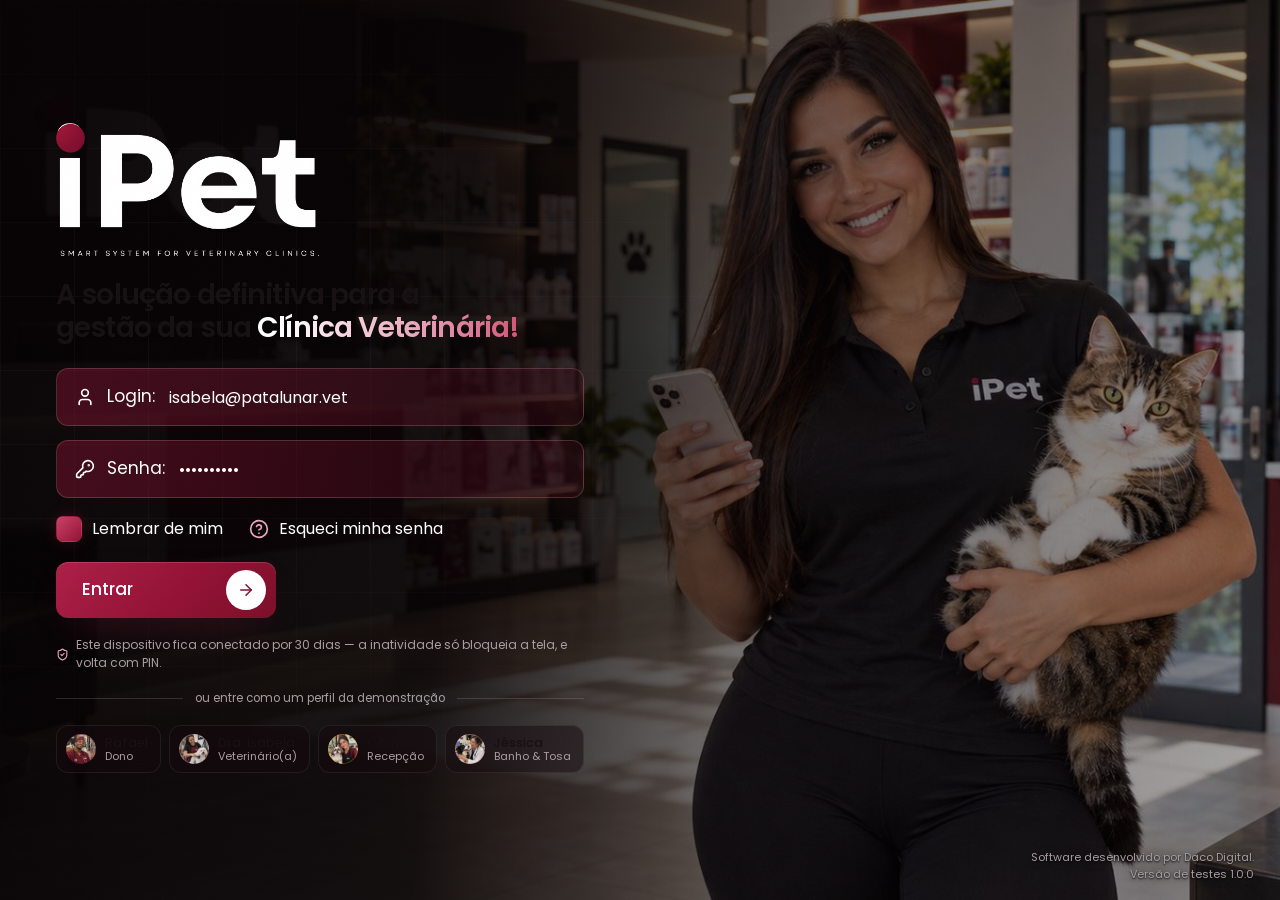
==== index.html @ 9bb0cd36 "iPet — demonstração completa Co-Authored-By: Claude Opus 5 <noreply@anthropic.com>" ====
<!doctype html>
<html lang="pt-BR">
  <head>
    <meta charset="UTF-8" />
    <meta name="viewport" content="width=device-width, initial-scale=1.0, viewport-fit=cover" />
    <meta name="theme-color" content="#f4f0f1" />
    <meta name="description" content="iPet - sistema inteligente para clinicas veterinarias, por Daco Digital." />
    <meta name="apple-mobile-web-app-capable" content="yes" />
    <meta name="apple-mobile-web-app-title" content="iPet" />
    <!-- Icone da aba: a logo oficial (circulo preto com a palavra iPet e o ponto vinho). -->
    <link rel="icon" type="image/png" sizes="64x64" href="[data-uri]" />
    <link rel="apple-touch-icon" sizes="180x180" href="[data-uri]" />
    <title>iPet</title>
      <script>
      /* Tema antes de qualquer pintura: sem isto, quem escolheu o escuro vê um
         lampejo branco enquanto o JavaScript do app ainda está baixando. */
      (function () {
        try {
          var salvo = JSON.parse(localStorage.getItem('ipet-preferencias') || '{}');
          var tema = salvo && salvo.state ? salvo.state.tema : 'claro';
          if (tema === 'sistema') tema = matchMedia('(prefers-color-scheme: dark)').matches ? 'escuro' : 'claro';
          if (tema === 'escuro') {
            document.documentElement.dataset.tema = 'escuro';
            document.querySelector('meta[name="theme-color"]').content = '#0c0a0b';
          }
        } catch (e) {
          /* navegação privada ou armazenamento bloqueado: fica no claro, que é o padrão */
        }
      })();
    </script>
    <script type="module" crossorigin src="./assets/index-BQlG7KUE.js"></script>
    <link rel="modulepreload" crossorigin href="./assets/rolldown-runtime-hePW80VL.js">
    <link rel="modulepreload" crossorigin href="./assets/icones-BrqohqyG.js">
    <link rel="modulepreload" crossorigin href="./assets/banco-BQ0VIL_j.js">
    <link rel="stylesheet" crossorigin href="./assets/index-CRn7Eugq.css">
  </head>
  <body>
    <div id="raiz"></div>
  </body>
</html>
---- assets/index-CRn7Eugq.css ----
._botao_1a7hz_1{border-radius:var(--r-10);letter-spacing:-.005em;white-space:nowrap;-webkit-user-select:none;user-select:none;height:38px;transition:transform var(--dur-rapida) var(--curva-saida), background var(--dur-media) var(--curva-saida), box-shadow var(--dur-media) var(--curva-saida), border-color var(--dur-media) var(--curva-saida), color var(--dur-media) var(--curva-saida), filter var(--dur-media);-webkit-tap-highlight-color:transparent;border:1px solid #0000;justify-content:center;align-items:center;gap:8px;padding:0 16px;font-size:13.5px;font-weight:500;display:inline-flex;position:relative}._botao_1a7hz_1:active:not(:disabled){transform:scale(.965)}._botao_1a7hz_1:disabled{opacity:.45;cursor:not-allowed}._primario_1a7hz_69{background:var(--gradiente-marca);color:#fff;box-shadow:inset 0 1px 0 var(--realce-5), 0 6px 20px -8px var(--marca-brilho)}._primario_1a7hz_69:hover:not(:disabled){filter:brightness(1.07);box-shadow:inset 0 1px 0 var(--realce-5), 0 10px 30px -8px #9413369e}._primario_1a7hz_69:after{content:"";border-radius:inherit;pointer-events:none;background:linear-gradient(115deg, transparent 32%, var(--realce-5) 48%, transparent 64%);opacity:0;transition:background-position .62s var(--curva-saida), opacity .18s linear;background-position:130% 0;background-size:260% 100%;position:absolute;inset:0;overflow:hidden}._primario_1a7hz_69:hover:not(:disabled):after{opacity:1;background-position:-30% 0}._secundario_1a7hz_137{background:var(--superficie-3);color:var(--texto-1);border-color:var(--borda);box-shadow:var(--realce-topo)}._secundario_1a7hz_137:hover:not(:disabled){background:var(--superficie-4);border-color:var(--borda-forte)}._contorno_1a7hz_159{color:var(--marca-texto);background:0 0;border-color:#94133659}._contorno_1a7hz_159:hover:not(:disabled){background:var(--marca-fundo);border-color:#94133699}._fantasma_1a7hz_179{color:var(--texto-2);background:0 0}._fantasma_1a7hz_179:hover:not(:disabled){background:var(--realce-2);color:var(--texto-1)}._sucesso_1a7hz_197{background:var(--sucesso-fundo);color:var(--sucesso);border-color:#2ed57340}._sucesso_1a7hz_197:hover:not(:disabled){background:#2ed57329}._emergencia_1a7hz_215{background:var(--emergencia);color:#fff;box-shadow:0 8px 26px -8px var(--emergencia-brilho)}._emergencia_1a7hz_215:hover:not(:disabled){filter:brightness(1.08)}._p_1a7hz_69{border-radius:var(--r-8);gap:6px;height:30px;padding:0 11px;font-size:12.5px}._g_1a7hz_249{border-radius:var(--r-12);height:46px;padding:0 22px;font-size:14.5px}._largo_1a7hz_263{width:100%}._soIcone_1a7hz_271{width:38px;padding:0}._soIcone_1a7hz_271._p_1a7hz_69{width:30px}._soIcone_1a7hz_271._g_1a7hz_249{width:46px}._ativo_1a7hz_293{background:var(--marca-fundo-forte);color:var(--marca-texto)}._contagem_1a7hz_303{border-radius:var(--r-pilula);background:var(--marca-500);color:#fff;min-width:17px;height:17px;box-shadow:0 0 0 2px var(--fundo);font-variant-numeric:tabular-nums;padding:0 4px;font-size:10px;font-weight:600;line-height:17px;position:absolute;top:3px;right:2px}._girando_1a7hz_337{animation:.9s linear infinite _girar_1a7hz_1}@keyframes _girar_1a7hz_1{to{transform:rotate(360deg)}}@media (width<=640px){._botao_1a7hz_1{height:40px}._p_1a7hz_69{height:32px}._soIcone_1a7hz_271{width:40px}}._cartao_ge5e2_1{isolation:isolate;border-radius:var(--r-16);border:1px solid var(--borda-sutil);background:var(--superficie-1);min-width:0;box-shadow:var(--sombra-1), var(--realce-topo);transition:border-color var(--dur-media) var(--curva-saida), transform var(--dur-media) var(--curva-saida), box-shadow var(--dur-media) var(--curva-saida);position:relative}._brilho_ge5e2_31:before{content:"";z-index:-1;border-radius:inherit;pointer-events:none;background:radial-gradient(380px circle at var(--mx,-999px) var(--my,-999px), #9413361c, transparent 45%);opacity:0;transition:opacity var(--dur-lenta) var(--curva-saida);position:absolute;inset:0}._brilho_ge5e2_31:hover:before{opacity:1}._brilho_ge5e2_31:hover{border-color:var(--borda-marca)}._destaque_ge5e2_73{background:var(--painel-marca) padding-box, var(--gradiente-borda) border-box;box-shadow:var(--realce-topo), 0 18px 48px -30px #94133680;border-color:#0000}._interativo_ge5e2_93{cursor:pointer}._interativo_ge5e2_93:hover{border-color:var(--borda-forte);box-shadow:var(--realce-topo), 0 14px 40px -24px #000000e6;transform:translateY(-2px)}._espaco0_ge5e2_115{padding:0}._espacoP_ge5e2_121{padding:12px}._espacoM_ge5e2_127{padding:20px}._espacoG_ge5e2_133{padding:28px}._cabecalho_ge5e2_141{align-items:flex-start;gap:12px;margin-bottom:16px;display:flex}._iconeCabecalho_ge5e2_153{border-radius:var(--r-10);background:var(--marca-fundo);width:34px;height:34px;color:var(--marca-texto);flex-shrink:0;place-items:center;display:grid}._textos_ge5e2_173{flex:1;min-width:0}._titulo_ge5e2_181{letter-spacing:-.01em;color:var(--texto-1);font-size:15px;font-weight:600}._descricao_ge5e2_193{color:var(--texto-3);margin-top:2px;font-size:12.5px}._acoes_ge5e2_203{flex-shrink:0;align-items:center;gap:6px;display:flex}@media (width<=640px){._espacoM_ge5e2_127{padding:16px}._espacoG_ge5e2_133{padding:20px}}._selo_sxhqd_1{border-radius:var(--r-pilula);white-space:nowrap;letter-spacing:0;border:1px solid #0000;align-items:center;gap:5px;height:22px;padding:0 8px;font-size:11.5px;font-weight:500;line-height:1;display:inline-flex}._p_sxhqd_31{gap:4px;height:18px;padding:0 6px;font-size:10.5px}._marca_sxhqd_45{color:var(--marca-texto);background:var(--marca-fundo);border-color:#94133638}._sucesso_sxhqd_55{color:var(--sucesso);background:var(--sucesso-fundo);border-color:#2ed57333}._atencao_sxhqd_65{color:var(--atencao);background:var(--atencao-fundo);border-color:#f5b30133}._info_sxhqd_75{color:var(--info);background:var(--info-fundo);border-color:#4fb3ff33}._neutro_sxhqd_85{color:var(--texto-2);background:var(--neutro-fundo);border-color:var(--borda-sutil)}._contorno_sxhqd_95{color:var(--texto-2);border-color:var(--borda-forte);background:0 0}._emergencia_sxhqd_105{color:#fff;background:var(--emergencia);border-color:#0000;font-weight:600}._ponto_sxhqd_119{background:currentColor;border-radius:50%;flex-shrink:0;width:6px;height:6px}._pulsando_sxhqd_135{animation:_pulso_sxhqd_1 1.8s var(--curva-saida) infinite;box-shadow:0 0}@keyframes _pulso_sxhqd_1{0%{box-shadow:0 0 0 0 color-mix(in srgb, currentColor 60%, transparent)}70%{box-shadow:0 0 0 6px #0000}to{box-shadow:0 0 #0000}}._envoltorio_ax9zs_1{flex-shrink:0;display:inline-block;position:relative}._avatar_ax9zs_13{letter-spacing:.01em;-webkit-user-select:none;user-select:none;border-radius:50%;place-items:center;width:100%;height:100%;font-weight:600;display:grid}._quadrado_ax9zs_35{border-radius:30%}._anel_ax9zs_43{outline:2px solid var(--marca-500);outline-offset:2px}._canal_ax9zs_53{box-shadow:0 0 0 2px var(--fundo);border-radius:50%;place-items:center;display:grid;position:absolute;bottom:-3px;right:-3px}._online_ax9zs_73{background:var(--sucesso);box-shadow:0 0 0 2px var(--fundo);border-radius:50%;position:absolute;bottom:0;right:0}._grupo_ax9zs_91{align-items:center;display:inline-flex}._itemGrupo_ax9zs_99{box-shadow:0 0 0 2px var(--superficie-1);border-radius:50%;margin-left:-8px}._itemGrupo_ax9zs_99:first-child{margin-left:0}._resto_ax9zs_115{background:var(--superficie-4);color:var(--texto-2);box-shadow:0 0 0 2px var(--superficie-1);border-radius:50%;place-items:center;margin-left:-8px;font-weight:600;display:grid}._comFoto_ax9zs_139{color:#0000;background-repeat:no-repeat}._campo_1s6cj_1{flex-direction:column;gap:6px;min-width:0;display:flex}._rotulo_1s6cj_8{color:var(--texto-2);font-size:12.5px;font-weight:500}._dica_1s6cj_14{color:var(--texto-3);font-size:12px}._erro_1s6cj_19{color:var(--atencao);font-size:12px}._caixa_1s6cj_24{border-radius:var(--r-10);border:1px solid var(--borda);background:var(--superficie-2);height:40px;transition:border-color var(--dur-media) var(--curva-saida), box-shadow var(--dur-media) var(--curva-saida), background var(--dur-media);align-items:center;gap:8px;padding:0 12px;display:flex;position:relative}._caixa_1s6cj_24:hover{border-color:var(--borda-forte)}._caixa_1s6cj_24:focus-within{background:var(--superficie-3);border-color:#94133699;box-shadow:0 0 0 4px #94133624}._p_1s6cj_48{border-radius:var(--r-8);height:32px;padding:0 10px;font-size:13px}._g_1s6cj_54{border-radius:var(--r-12);height:48px;padding:0 16px;font-size:15px}._comErro_1s6cj_61{border-color:#f5b3018c}._entrada_1s6cj_65{min-width:0;height:100%;color:var(--texto-1);background:0 0;border:0;outline:0;flex:1;font-size:13.5px}._entrada_1s6cj_65::placeholder{color:var(--texto-4)}._entrada_1s6cj_65:focus-visible{outline:none}._icone_1s6cj_82{color:var(--texto-3);flex-shrink:0}._sufixo_1s6cj_87{color:var(--texto-3);flex-shrink:0;font-size:12.5px}._area_1s6cj_93{resize:vertical;height:auto;color:var(--texto-1);outline:0;padding:10px 12px;font-size:13.5px;line-height:1.55}._area_1s6cj_93::placeholder{color:var(--texto-4)}._seletor_1s6cj_106 select{appearance:none;cursor:pointer;padding-right:18px}._seletor_1s6cj_106 option{background:var(--superficie-2);color:var(--texto-1)}._seta_1s6cj_115{color:var(--texto-3);pointer-events:none;position:absolute;right:10px}._alternadorLinha_1s6cj_123{cursor:pointer;justify-content:space-between;align-items:center;gap:16px;display:flex}._alternadorTextos_1s6cj_130{flex-direction:column;gap:2px;min-width:0;display:flex}._alternadorRotulo_1s6cj_136{color:var(--texto-1);font-size:13.5px}._alternador_1s6cj_123{border-radius:var(--r-pilula);background:var(--superficie-4);border:1px solid var(--borda);width:40px;height:23px;transition:background var(--dur-media) var(--curva-saida);flex-shrink:0;position:relative}._altP_1s6cj_150{width:32px;height:19px}._bolinha_1s6cj_154{background:var(--texto-2);width:17px;height:17px;transition:transform var(--dur-media) var(--curva-mola), background var(--dur-media);border-radius:50%;position:absolute;top:2px;left:2px}._altP_1s6cj_150 ._bolinha_1s6cj_154{width:13px;height:13px}._ligado_1s6cj_170{background:var(--marca-500);box-shadow:0 0 16px -4px var(--marca-brilho);border-color:#0000}._ligado_1s6cj_170 ._bolinha_1s6cj_154{background:#fff;transform:translate(17px)}._altP_1s6cj_150._ligado_1s6cj_170 ._bolinha_1s6cj_154{transform:translate(13px)}._caixaLinha_1s6cj_183{color:var(--texto-2);cursor:pointer;align-items:center;gap:9px;font-size:13.5px;display:inline-flex}._marcador_1s6cj_191{border:1.5px solid var(--borda-forte);background:var(--superficie-2);color:#fff;width:18px;height:18px;transition:all var(--dur-rapida);border-radius:5px;place-items:center;display:grid}._marcado_1s6cj_191{background:var(--marca-500);border-color:var(--marca-500)}._desabilitado_1s6cj_207{opacity:.5;cursor:not-allowed}@media (width<=640px){._entrada_1s6cj_65,._area_1s6cj_93{font-size:16px}._caixa_1s6cj_24{height:44px}}._abas_17x5f_1{scrollbar-width:none;-webkit-overflow-scrolling:touch;align-items:center;gap:4px;display:flex;overflow-x:auto}._abas_17x5f_1::-webkit-scrollbar{display:none}._linha_17x5f_25{border-bottom:1px solid var(--borda-sutil);gap:2px}._pilula_17x5f_35{border-radius:var(--r-10);background:var(--superficie-2);border:1px solid var(--borda-sutil);padding:3px;display:inline-flex}._aba_17x5f_1{color:var(--texto-3);transition:color var(--dur-media) var(--curva-saida);-webkit-tap-highlight-color:transparent;flex-shrink:0;font-size:13.5px;font-weight:500;position:relative}._aba_17x5f_1:hover,._ativa_17x5f_75{color:var(--texto-1)}._linha_17x5f_25 ._aba_17x5f_1{height:42px;padding:0 12px}._pilula_17x5f_35 ._aba_17x5f_1{height:30px;padding:0 12px;font-size:12.5px}._conteudo_17x5f_103{z-index:1;align-items:center;gap:7px;display:inline-flex;position:relative}._indicador_17x5f_119{z-index:0;position:absolute}._linha_17x5f_25 ._indicador_17x5f_119{background:var(--marca-400);height:2px;box-shadow:0 0 12px var(--marca-brilho);border-radius:2px;bottom:-1px;left:8px;right:8px}._pilula_17x5f_35 ._indicador_17x5f_119{border-radius:var(--r-8);background:var(--superficie-4);box-shadow:inset 0 1px 0 var(--realce-3), 0 2px 8px #0006;inset:0}._contagem_17x5f_163{border-radius:var(--r-pilula);background:var(--superficie-4);min-width:18px;height:18px;color:var(--texto-2);text-align:center;font-variant-numeric:tabular-nums;padding:0 5px;font-size:10.5px;line-height:18px}._ativa_17x5f_75 ._contagem_17x5f_163{background:var(--marca-fundo-forte);color:var(--marca-texto)}._camada_jsumw_1{z-index:var(--z-modal);place-items:center;display:grid;position:fixed;inset:0}._fundo_jsumw_17{background:var(--veu-sobreposicao);-webkit-backdrop-filter:blur(6px);position:absolute;inset:0}._modal_jsumw_33,._gaveta_jsumw_35{border:1px solid var(--borda);background:radial-gradient(120% 60% at 50% -10%, #9413361a, transparent 60%), var(--superficie-1);max-height:calc(100dvh - 48px);box-shadow:var(--realce-topo), var(--sombra-3);flex-direction:column;display:flex;position:relative}._modal_jsumw_33{border-radius:var(--r-20)}._gaveta_jsumw_35{border-radius:var(--r-20) 0 0 var(--r-20);border-right:0;max-height:100dvh;position:absolute;top:0;bottom:0;right:0}._esquerda_jsumw_89{border-radius:0 var(--r-20) var(--r-20) 0;border-right:1px solid var(--borda);border-left:0;left:0;right:auto}._folha_jsumw_105{border-radius:var(--r-24) var(--r-24) 0 0;border:1px solid var(--borda);max-height:92dvh;padding-bottom:env(safe-area-inset-bottom);border-bottom:0;position:absolute;inset:auto 0 0;width:100%!important}._alca_jsumw_133{background:var(--borda-forte);border-radius:4px;flex-shrink:0;width:40px;height:4px;margin:8px auto 0}._cabecalho_jsumw_151{flex-shrink:0;align-items:flex-start;gap:12px;padding:18px 18px 12px 22px;display:flex}._textos_jsumw_165{flex:1;min-width:0;padding-top:4px}._titulo_jsumw_175{font-size:17px;font-weight:600}._descricao_jsumw_183{color:var(--texto-3);margin-top:3px;font-size:13px}._fecharSolto_jsumw_193{z-index:2;position:absolute;top:12px;right:12px}._corpo_jsumw_207{flex:1;min-height:0;padding:4px 22px 22px;overflow-y:auto}._rodape_jsumw_221{border-top:1px solid var(--borda-sutil);flex-shrink:0;justify-content:flex-end;gap:8px;padding:14px 22px;display:flex}@media (width<=640px){._corpo_jsumw_207{padding:4px 16px 18px}._cabecalho_jsumw_151{padding:12px 12px 8px 16px}._rodape_jsumw_221{padding:12px 16px}._rodape_jsumw_221>*{flex:1}}._kpi_50kiq_1{flex-direction:column;gap:10px;display:flex}._topo_50kiq_13{justify-content:space-between;align-items:center;gap:8px;display:flex}._rotulo_50kiq_27{color:var(--texto-3);font-size:12.5px;font-weight:500}._icone_50kiq_39{border-radius:var(--r-8);background:var(--marca-fundo);width:28px;height:28px;color:var(--marca-texto);place-items:center;display:grid}._meio_50kiq_59{justify-content:space-between;align-items:flex-end;gap:8px;display:flex}._valor_50kiq_73{letter-spacing:-.03em;color:var(--texto-1);white-space:nowrap;font-size:26px;font-weight:600;line-height:1.1}._mini_50kiq_91{flex-shrink:0}._base_50kiq_99{flex-wrap:wrap;align-items:center;gap:8px;display:flex}._variacao_50kiq_113{border-radius:var(--r-pilula);font-variant-numeric:tabular-nums;align-items:center;gap:2px;height:20px;padding:0 6px 0 4px;font-size:11.5px;font-weight:600;display:inline-flex}._bom_50kiq_135{color:var(--sucesso);background:var(--sucesso-fundo)}._ruim_50kiq_143{color:var(--atencao);background:var(--atencao-fundo)}._comparacao_50kiq_153{color:var(--texto-3);font-size:12px}@media (width<=640px){._valor_50kiq_73{font-size:22px}}._cabecalhoPagina_wyfg8_3{flex-direction:column;gap:18px;margin-bottom:24px;display:flex}._linhaCabecalho_wyfg8_15{align-items:center;gap:16px;min-width:0;display:flex}._textosCabecalho_wyfg8_27{flex:1;min-width:0}._tituloPagina_wyfg8_39{letter-spacing:-.03em;color:var(--texto-1);font-size:26px;font-weight:600;line-height:1.2}._descricaoPagina_wyfg8_53{color:var(--texto-3);max-width:68ch;margin-top:4px;font-size:13.5px}._ilustracaoCabecalho_wyfg8_65{flex-shrink:0}._acoesCabecalho_wyfg8_71{flex-wrap:wrap;flex-shrink:0;align-items:center;gap:8px;display:flex}@media (width<=767px){._cabecalhoPagina_wyfg8_3{gap:12px;margin-bottom:16px}._linhaCabecalho_wyfg8_15{flex-wrap:wrap;gap:10px}._tituloPagina_wyfg8_39{font-size:21px}._descricaoPagina_wyfg8_53{-webkit-line-clamp:2;line-clamp:2;-webkit-box-orient:vertical;display:-webkit-box;overflow:hidden}._ilustracaoCabecalho_wyfg8_65{display:none}._acoesCabecalho_wyfg8_71{width:100%}}._vazio_wyfg8_145{text-align:center;flex-direction:column;align-items:center;gap:6px;padding:40px 24px;display:flex}._vazioCompacto_wyfg8_161{padding:20px 16px}._tituloVazio_wyfg8_167{margin-top:10px;font-size:15px;font-weight:600}._descricaoVazio_wyfg8_177{max-width:360px;color:var(--texto-3);font-size:13px}._acaoVazio_wyfg8_187{margin-top:12px}._tabelaRolagem_wyfg8_197{-webkit-overflow-scrolling:touch;width:100%;overflow-x:auto}._tabela_wyfg8_197{border-collapse:separate;border-spacing:0;width:100%;font-size:13px}._tabela_wyfg8_197 th{z-index:1;text-align:left;letter-spacing:.02em;color:var(--texto-3);background:var(--superficie-1);border-bottom:1px solid var(--borda-sutil);white-space:nowrap;padding:10px 14px;font-size:11.5px;font-weight:500;position:sticky;top:0}._tabela_wyfg8_197 td{border-bottom:1px solid var(--borda-sutil);color:var(--texto-2);vertical-align:middle;padding:12px 14px}._tabela_wyfg8_197 tbody tr{transition:background var(--dur-rapida)}._tabela_wyfg8_197 tbody tr:hover td{background:var(--realce-1)}._tabela_wyfg8_197 tbody tr:last-child td{border-bottom:0}._densa_wyfg8_277 td,._densa_wyfg8_277 th{padding:8px 12px}._progresso_wyfg8_293{border-radius:var(--r-pilula);background:var(--superficie-4);width:100%;overflow:hidden}._barraProgresso_wyfg8_305{border-radius:inherit;height:100%}._esqueleto_wyfg8_317{background:linear-gradient(90deg, var(--superficie-3) 0%, var(--superficie-4) 50%, var(--superficie-3) 100%);background-size:200% 100%;animation:1.6s linear infinite _brilho-deslizando_wyfg8_1;display:block}._divisor_wyfg8_333{color:var(--texto-3);letter-spacing:.06em;text-transform:uppercase;align-items:center;gap:12px;margin:16px 0;font-size:11.5px;font-weight:500;display:flex}._divisor_wyfg8_333:before,._divisor_wyfg8_333:after{content:"";background:var(--borda-sutil);flex:1;height:1px}._menu_wyfg8_373{display:inline-flex;position:relative}._listaMenu_wyfg8_381{z-index:var(--z-gaveta);border-radius:var(--r-12);border:1px solid var(--borda);background:var(--superficie-vidro);-webkit-backdrop-filter:blur(18px)saturate(140%);box-shadow:var(--realce-topo), var(--sombra-2);transform-origin:100% 0;padding:5px;position:absolute;top:calc(100% + 6px);right:0}._menuEsquerda_wyfg8_413{transform-origin:0 0;left:0;right:auto}@media (width<=767px){._listaMenu_wyfg8_381{min-width:176px;max-width:calc(100vw - 28px);width:auto!important}._menuEsquerda_wyfg8_413{transform-origin:100% 0;left:auto;right:0}}._itemMenu_wyfg8_451{border-radius:var(--r-8);width:100%;color:var(--texto-2);text-align:left;align-items:center;gap:10px;padding:8px 10px;font-size:13px;display:flex}._itemMenu_wyfg8_451:hover:not(:disabled){background:var(--realce-3);color:var(--texto-1)}._itemMenu_wyfg8_451:disabled{opacity:.4}._itemDestrutivo_wyfg8_487:hover:not(:disabled){color:var(--atencao)}._textosItemMenu_wyfg8_493{flex-direction:column;display:flex}._textosItemMenu_wyfg8_493 small{color:var(--texto-3);font-size:11.5px}._separadorMenu_wyfg8_509{background:var(--borda-sutil);height:1px;margin:4px 6px}._tooltipGrafico_wyfg8_523{border-radius:var(--r-10);border:1px solid var(--borda);background:var(--superficie-vidro);-webkit-backdrop-filter:blur(12px);backdrop-filter:blur(12px);min-width:150px;box-shadow:var(--sombra-2);padding:10px 12px;font-size:12px}._tooltipTitulo_wyfg8_543{color:var(--texto-3);margin-bottom:6px;font-size:11.5px}._tooltipLinha_wyfg8_553{color:var(--texto-2);align-items:center;gap:8px;padding:2px 0;display:flex}._tooltipLinha_wyfg8_553 strong{color:var(--texto-1);font-variant-numeric:tabular-nums;margin-left:auto;font-weight:600}._tooltipCor_wyfg8_579{border-radius:2px;width:8px;height:8px}._tooltipNome_wyfg8_589{white-space:nowrap}._celebracao_1lcm2_2{z-index:var(--z-aviso);pointer-events:none;position:fixed;top:42%;left:50%}._celebracao_1lcm2_2 i{opacity:0;animation:_soltar-pata_1lcm2_1 1.4s var(--curva-saida) forwards;background-repeat:no-repeat;background-size:contain;display:block;position:absolute}@keyframes _soltar-pata_1lcm2_1{0%{opacity:0;transform:translate(0,0)rotate(0)scale(.4)}18%{opacity:.95}70%{opacity:.9}to{transform:translate3d(var(--x), calc(var(--y) + 150px), 0) rotate(var(--giro)) scale(1);opacity:0}}._captura_nsgbp_1{flex-direction:column;gap:10px;display:flex}._palco_nsgbp_8{aspect-ratio:1;border-radius:var(--r-16);border:1px solid var(--borda-sutil);background:var(--superficie-3);align-self:center;width:100%;max-width:320px;position:relative;overflow:hidden}._video_nsgbp_19{object-fit:cover;width:100%;height:100%;transform:scaleX(-1)}._videoApagado_nsgbp_26{opacity:0}._previa_nsgbp_29{object-fit:cover;width:100%;height:100%;display:block}._aviso_nsgbp_35{text-align:center;flex-direction:column;justify-content:center;align-items:center;gap:7px;padding:20px;display:flex;position:absolute;inset:0}._aviso_nsgbp_35 svg{color:var(--marca-texto)}._aviso_nsgbp_35 strong{color:var(--texto-1);font-size:13.5px;font-weight:600}._aviso_nsgbp_35 small{color:var(--texto-3);font-size:11.5px;line-height:1.45}._mira_nsgbp_60{pointer-events:none;border:2px dashed #ffffff8c;border-radius:50%;position:absolute;inset:12%}._seletorCamera_nsgbp_68{border-radius:var(--r-8);border:1px solid var(--borda-sutil);background:var(--superficie-2);width:100%;max-width:320px;color:var(--texto-1);font-family:var(--fonte);align-self:center;padding:7px 10px;font-size:12.5px}._acoes_nsgbp_81{flex-wrap:wrap;justify-content:center;gap:8px;display:flex}._principal_nsgbp_87,._secundario_nsgbp_88,._fantasma_nsgbp_89{border-radius:var(--r-10);cursor:pointer;align-items:center;gap:6px;padding:8px 14px;font-size:12.5px;font-weight:500;display:inline-flex}._principal_nsgbp_87{background:var(--gradiente-marca);color:var(--texto-sobre-cor);box-shadow:0 6px 20px -10px var(--marca-brilho);border:1px solid #0000}._principal_nsgbp_87:disabled{opacity:.6;cursor:default}._secundario_nsgbp_88{border:1px solid var(--borda-sutil);background:var(--superficie-2);color:var(--texto-2)}._secundario_nsgbp_88:hover{border-color:var(--borda-marca);color:var(--marca-texto)}._fantasma_nsgbp_89{color:var(--texto-3);background:0 0;border:0}._barra_1kugf_5{left:50%;bottom:calc(22px + env(safe-area-inset-bottom,0px));z-index:57;border-radius:var(--r-pilula);border:1px solid color-mix(in srgb, var(--sucesso) 40%, transparent);background:var(--superficie-1);max-width:min(420px,100vw - 32px);box-shadow:var(--sombra-3);text-align:left;cursor:pointer;-webkit-tap-highlight-color:transparent;align-items:center;gap:11px;padding:9px 14px 9px 10px;font-family:inherit;display:flex;position:fixed;transform:translate(-50%)}._barra_1kugf_5:hover{border-color:color-mix(in srgb, var(--sucesso) 70%, transparent)}._pulso_1kugf_30{background:var(--sucesso);border-radius:50%;flex-shrink:0;width:9px;height:9px;position:relative}._pulso_1kugf_30:after{content:"";border:2px solid var(--sucesso);opacity:0;border-radius:50%;animation:1.8s ease-out infinite _pulsarAtendimento_1kugf_1;position:absolute;inset:-5px}@keyframes _pulsarAtendimento_1kugf_1{0%{opacity:.7;transform:scale(.7)}to{opacity:0;transform:scale(1.4)}}[data-movimento=reduzido] ._pulso_1kugf_30:after{animation:none}._textos_1kugf_61{flex-direction:column;flex:1;min-width:0;display:flex}._textos_1kugf_61 strong{color:var(--texto-1);text-overflow:ellipsis;white-space:nowrap;font-size:13px;font-weight:600;overflow:hidden}._textos_1kugf_61 small{color:var(--texto-3);text-overflow:ellipsis;white-space:nowrap;font-size:11px;overflow:hidden}._iconeBarra_1kugf_82{color:var(--sucesso);flex-shrink:0}._seta_1kugf_86{color:var(--texto-4);flex-shrink:0}@media (width<=720px){._barra_1kugf_5{bottom:calc(86px + env(safe-area-inset-bottom,0px));max-width:none;left:16px;right:16px;transform:none}}._camada_iaz49_19{z-index:var(--z-modal);display:block;position:fixed;inset:0}._fundo_iaz49_33{background:var(--fundo);position:absolute;inset:0}._painel_iaz49_45{background:var(--superficie-1);border:0;border-radius:0;flex-direction:column;width:100%;height:100dvh;max-height:100dvh;display:flex;position:relative;overflow:hidden}._alca_iaz49_71{background:var(--borda-forte);border-radius:999px;align-self:center;width:38px;height:4px;margin:8px 0 2px}._topo_iaz49_93{border-bottom:1px solid var(--borda-sutil);align-items:center;gap:12px;padding:14px 16px 12px;display:flex}._identidade_iaz49_109{flex:1;min-width:0}._identidade_iaz49_109 h2{letter-spacing:-.02em;color:var(--texto-1);white-space:nowrap;text-overflow:ellipsis;margin:0;font-size:18px;font-weight:600;overflow:hidden}._identidade_iaz49_109 p{color:var(--texto-3);white-space:nowrap;text-overflow:ellipsis;margin:1px 0 0;font-size:12.5px;overflow:hidden}._selosTopo_iaz49_155{flex-shrink:0;align-items:center;gap:8px;display:flex}._fecharTopo_iaz49_169{border-radius:var(--r-10);width:34px;height:34px;color:var(--texto-3);transition:background var(--dur-rapida), color var(--dur-rapida);place-items:center;display:grid}._fecharTopo_iaz49_169:hover{background:var(--superficie-3);color:var(--texto-1)}._manejo_iaz49_201{background:var(--atencao-fundo);color:var(--atencao);border-bottom:1px solid #ffc23340;align-items:center;gap:7px;margin:0;padding:8px 16px;font-size:12.5px;font-weight:500;display:flex}._abas_iaz49_231{border-bottom:1px solid var(--borda-sutil);gap:2px;padding:0 10px;display:flex}._aba_iaz49_231{height:44px;color:var(--texto-3);transition:color var(--dur-rapida);align-items:center;gap:7px;padding:0 14px;font-size:13.5px;font-weight:500;display:inline-flex;position:relative}._aba_iaz49_231:hover{color:var(--texto-2)}._abaAtiva_iaz49_275{color:var(--texto-1)}._abaAtiva_iaz49_275:after{content:"";background:var(--gradiente-marca-claro);border-radius:2px 2px 0 0;height:2px;position:absolute;bottom:-1px;left:12px;right:12px}._contagemAba_iaz49_303{background:var(--marca-500);color:#fff;text-align:center;border-radius:999px;min-width:18px;height:18px;padding:0 5px;font-size:10.5px;font-weight:600;line-height:18px}._rolagem_iaz49_333{flex:1;min-height:0;overflow-y:auto}._corpoAba_iaz49_345{flex-direction:column;gap:14px;padding:16px;display:flex}._tituloBloco_iaz49_361{letter-spacing:.08em;text-transform:uppercase;color:var(--texto-4);margin:4px 0 -4px;font-size:11px;font-weight:600}._tituloBloco_iaz49_361+section,._tituloBloco_iaz49_361+p{margin-top:0}._duasColunas_iaz49_387{grid-template-columns:repeat(2,minmax(0,1fr));gap:12px;display:grid}._blocoVitais_iaz49_403{border-radius:var(--r-12);border:1px solid var(--borda-sutil);background:var(--superficie-2);grid-template-columns:repeat(4,minmax(0,1fr));gap:10px;padding:12px;display:grid}._blocoListas_iaz49_423,._blocoFicha_iaz49_425,._blocoPrescricao_iaz49_427,._blocoComanda_iaz49_429{border-radius:var(--r-12);border:1px solid var(--borda-sutil);background:var(--superficie-2);flex-direction:column;gap:10px;padding:12px;display:flex}._lista_iaz49_449{flex-direction:column;gap:6px;display:flex}._rotuloLista_iaz49_461{letter-spacing:.06em;text-transform:uppercase;color:var(--texto-3);font-size:11px;font-weight:600}._etiquetas_iaz49_477{flex-wrap:wrap;gap:6px;display:flex}._etiqueta_iaz49_477{border:1px solid var(--borda);background:var(--superficie-3);height:26px;color:var(--texto-2);border-radius:999px;align-items:center;gap:5px;padding:0 4px 0 10px;font-size:12px;display:inline-flex}._etiqueta_iaz49_477 button{width:18px;height:18px;color:var(--texto-4);transition:background var(--dur-rapida), color var(--dur-rapida);border-radius:50%;place-items:center;display:grid}._etiqueta_iaz49_477 button:hover{background:var(--marca-fundo-forte);color:#fff}._novaEtiqueta_iaz49_545{border:1px dashed var(--borda);background:0 0;border-radius:999px;align-items:center;gap:4px;height:26px;padding:0 6px 0 10px;display:inline-flex}._novaEtiqueta_iaz49_545 input{width:108px;color:var(--texto-1);font-family:var(--fonte);background:0 0;border:0;font-size:12px}._novaEtiqueta_iaz49_545 input:focus{outline:none}._novaEtiqueta_iaz49_545 input::placeholder{color:var(--texto-4)}._novaEtiqueta_iaz49_545 button{background:var(--marca-500);color:#fff;border-radius:50%;place-items:center;width:18px;height:18px;display:grid}._rodapeFicha_iaz49_613{color:var(--texto-4);margin:0;font-size:11.5px}._linhaPrescricao_iaz49_629{border-radius:var(--r-8);background:var(--superficie-3);color:var(--texto-2);align-items:center;gap:10px;padding:8px 10px;font-size:12.5px;display:flex}._linhaPrescricao_iaz49_629 span{flex:1;min-width:0}._linhaPrescricao_iaz49_629 strong{color:var(--texto-1)}._linhaPrescricao_iaz49_629 button{color:var(--texto-4);transition:color var(--dur-rapida)}._linhaPrescricao_iaz49_629 button:hover{color:var(--emergencia)}._novaPrescricao_iaz49_679{grid-template-columns:minmax(0,1.6fr) minmax(0,1fr) minmax(0,.9fr) minmax(0,1fr) minmax(0,1fr) auto;align-items:end;gap:8px;display:grid}._fechoProntuario_iaz49_693{justify-content:space-between;align-items:flex-end;gap:12px;display:flex}._buscaComanda_iaz49_711{align-items:center;display:flex;position:relative}._buscaComanda_iaz49_711 input{border-radius:var(--r-10);background:var(--campo-claro);width:100%;height:40px;color:var(--campo-claro-texto);font-family:var(--fonte);border:1px solid #0000;padding:0 14px 0 38px;font-size:13.5px}._buscaComanda_iaz49_711 input::placeholder{color:var(--campo-claro-marca)}._buscaComanda_iaz49_711 input:focus{background:var(--campo-claro-foco);border-color:var(--marca-400);outline:none}._lupaComanda_iaz49_759{color:var(--campo-claro-marca);pointer-events:none;position:absolute;left:13px}._atalhos_iaz49_773,._achados_iaz49_775{flex-wrap:wrap;gap:8px;display:flex}._atalho_iaz49_773{border-radius:var(--r-10);border:1px solid var(--borda-sutil);background:var(--superficie-2);text-align:left;transition:transform var(--dur-media) var(--curva-saida), border-color var(--dur-media), background var(--dur-media);flex-direction:column;gap:1px;padding:9px 13px;display:flex}._atalho_iaz49_773:hover{border-color:var(--borda-marca);background:var(--superficie-3);transform:translateY(-2px)}._atalho_iaz49_773 span{color:var(--texto-1);font-size:12.5px;font-weight:500}._atalho_iaz49_773 small{color:var(--texto-3);font-size:11.5px}._achado_iaz49_775{border-radius:var(--r-10);border:1px solid var(--borda-sutil);background:var(--superficie-2);width:100%;color:var(--texto-3);text-align:left;transition:border-color var(--dur-rapida), background var(--dur-rapida);align-items:center;gap:10px;padding:10px 12px;display:flex}._achado_iaz49_775:hover{border-color:var(--borda-marca);background:var(--superficie-3);color:var(--marca-texto)}._nomeAchado_iaz49_885{min-width:0;color:var(--texto-1);flex:1;font-size:13px}._precoAchado_iaz49_897{color:var(--texto-2);white-space:nowrap;font-size:13px;font-weight:600}._comandaVazia_iaz49_911{text-align:center;color:var(--texto-4);margin:0;padding:10px 0;font-size:12.5px}._tituloComanda_iaz49_927{color:var(--texto-3);justify-content:space-between;align-items:center;gap:8px;font-size:12px;display:flex}._linhaComanda_iaz49_945{border-top:1px solid var(--borda-sutil);grid-template-columns:minmax(0,1fr) auto auto auto;align-items:center;gap:10px;padding:7px 0;display:grid}._nomeLinha_iaz49_961{color:var(--texto-1);text-overflow:ellipsis;white-space:nowrap;font-size:13px;overflow:hidden}._quantidade_iaz49_975{align-items:center;gap:2px;display:inline-flex}._quantidade_iaz49_975 button{border-radius:var(--r-6);border:1px solid var(--borda-sutil);background:var(--superficie-3);width:24px;height:24px;color:var(--texto-2);place-items:center;display:grid}._quantidade_iaz49_975 button:hover{border-color:var(--borda-forte);color:var(--texto-1)}._quantidade_iaz49_975 b{text-align:center;font-variant-numeric:tabular-nums;min-width:26px;font-size:13px}._valorLinha_iaz49_1025{color:var(--texto-1);font-variant-numeric:tabular-nums;white-space:nowrap;font-size:13px;font-weight:600}._tirarLinha_iaz49_1039{color:var(--texto-4);transition:color var(--dur-rapida)}._tirarLinha_iaz49_1039:hover{color:var(--emergencia)}._totalComanda_iaz49_1055{border-top:1px solid var(--borda);color:var(--texto-3);justify-content:space-between;align-items:baseline;padding-top:10px;font-size:12.5px;display:flex}._totalComanda_iaz49_1055 strong{letter-spacing:-.02em;color:var(--texto-1);font-size:19px;font-weight:600}._fechoComanda_iaz49_1087{justify-content:space-between;align-items:center;gap:12px;display:flex}._notaComanda_iaz49_1099{color:var(--texto-4);margin:0;font-size:11.5px}._rodape_iaz49_613{border-top:1px solid var(--borda-sutil);background:var(--superficie-solida-1);justify-content:space-between;align-items:center;gap:12px;padding:12px 16px;display:flex}._resumoRodape_iaz49_1133{color:var(--texto-3);font-size:12.5px}@media (width<=767px){._camada_iaz49_19{place-items:end stretch;padding:0}._painel_iaz49_45{border-radius:var(--r-20) var(--r-20) 0 0;width:100%;max-height:94dvh;padding-bottom:env(safe-area-inset-bottom,0px);border-bottom:0}._blocoVitais_iaz49_403{grid-template-columns:repeat(2,minmax(0,1fr))}._tituloBloco_iaz49_361{letter-spacing:.08em;text-transform:uppercase;color:var(--texto-4);margin:4px 0 -4px;font-size:11px;font-weight:600}._tituloBloco_iaz49_361+section,._tituloBloco_iaz49_361+p{margin-top:0}._duasColunas_iaz49_387{grid-template-columns:minmax(0,1fr)}._novaPrescricao_iaz49_679{grid-template-columns:repeat(2,minmax(0,1fr))}._novaPrescricao_iaz49_679>:first-child,._novaPrescricao_iaz49_679>:last-child{grid-column:1/-1}._fechoProntuario_iaz49_693,._fechoComanda_iaz49_1087{flex-direction:column;align-items:stretch}._abas_iaz49_231{padding:0 6px}._aba_iaz49_231{flex:1;justify-content:center;padding:0 6px}}._botaoFicha_iaz49_1259{border-radius:var(--r-pilula);border:1px solid var(--borda);background:var(--superficie-2);height:32px;color:var(--texto-2);white-space:nowrap;transition:border-color var(--dur-rapida), background var(--dur-rapida), color var(--dur-rapida);align-items:center;gap:6px;padding:0 11px;font-size:12.5px;font-weight:500;display:inline-flex}._botaoFicha_iaz49_1259:hover{border-color:var(--borda-marca);background:var(--superficie-3);color:var(--marca-texto)}._historico_iaz49_1307{z-index:2;background:var(--superficie-1);flex-direction:column;display:flex;position:absolute;inset:0}._topoHistorico_iaz49_1325{border-bottom:1px solid var(--borda-sutil);align-items:center;gap:12px;padding:12px 16px;display:flex}._voltarHistorico_iaz49_1339{color:var(--marca-texto);align-items:center;gap:7px;font-size:13px;font-weight:500;display:inline-flex}._voltarHistorico_iaz49_1339:hover{color:var(--marca-texto-forte)}._tituloHistorico_iaz49_1361{color:var(--texto-3);margin-left:auto;font-size:13px}._secoesHistorico_iaz49_1373{scrollbar-width:none;border-bottom:1px solid var(--borda-sutil);gap:6px;padding:10px 16px;display:flex;overflow-x:auto}._secoesHistorico_iaz49_1373::-webkit-scrollbar{display:none}._secao_iaz49_1395{border-radius:var(--r-pilula);border:1px solid var(--borda-sutil);background:var(--superficie-2);height:30px;color:var(--texto-3);transition:border-color var(--dur-rapida), color var(--dur-rapida);flex-shrink:0;align-items:center;gap:6px;padding:0 11px;font-size:12.5px;display:inline-flex}._secao_iaz49_1395:hover{border-color:var(--borda);color:var(--texto-2)}._secao_iaz49_1395 i{color:var(--texto-4);font-size:11px;font-style:normal;font-weight:600}._secaoAtiva_iaz49_1447{background:var(--gradiente-marca);border-color:var(--borda-marca);color:#fff}._secaoAtiva_iaz49_1447 i{color:var(--texto-sobre-cor)}._corpoHistorico_iaz49_1465{flex-direction:column;flex:1;gap:8px;min-height:0;padding:14px 16px 20px;display:flex;overflow-y:auto}._listaHistorico_iaz49_1485{flex-direction:column;display:flex}._linhaHistorico_iaz49_1495{border-bottom:1px solid var(--borda-sutil);grid-template-columns:minmax(0,1fr) auto;align-items:center;gap:4px 12px;padding:10px 0;display:grid}._principalHistorico_iaz49_1511{color:var(--texto-1);text-overflow:ellipsis;white-space:nowrap;grid-column:1;font-size:13.5px;font-weight:500;overflow:hidden}._principalHistorico_iaz49_1511 em{color:var(--texto-3);font-style:normal;font-weight:400}._secundarioHistorico_iaz49_1539{color:var(--texto-3);grid-area:2/1;font-size:12px}._valorHistorico_iaz49_1551{color:var(--texto-1);font-variant-numeric:tabular-nums;grid-area:1/2/span 2;font-size:13.5px;font-weight:600}._linhaHistorico_iaz49_1495>span:last-child,._linhaHistorico_iaz49_1495>strong{justify-self:end}._linhaHistorico_iaz49_1495 .selo,._linhaHistorico_iaz49_1495>:last-child:not(._secundarioHistorico_iaz49_1539){grid-area:1/2/span 2}._atendimentoAntigo_iaz49_1591{border-radius:var(--r-10);border:1px solid var(--borda-sutil);background:var(--superficie-2);overflow:hidden}._cabecaAntigo_iaz49_1603{text-align:left;width:100%;color:var(--texto-3);transition:background var(--dur-rapida);grid-template-columns:auto minmax(0,1fr) auto auto;align-items:center;gap:10px;padding:10px 12px;display:grid}._cabecaAntigo_iaz49_1603:hover{background:var(--superficie-3)}._dataAntigo_iaz49_1631{font-variant-numeric:tabular-nums;color:var(--texto-4);font-size:12px}._resumoAntigo_iaz49_1641{color:var(--texto-1);text-overflow:ellipsis;white-space:nowrap;font-size:13px;overflow:hidden}._vetAntigo_iaz49_1655{color:var(--marca-texto);font-size:12px}._setaAberta_iaz49_1663{transform:rotate(180deg)}._detalheAntigo_iaz49_1669{border-top:1px solid var(--borda-sutil);flex-direction:column;gap:5px;padding:2px 12px 12px;display:flex}._detalheAntigo_iaz49_1669 p{color:var(--texto-2);margin:0;font-size:12.5px;line-height:1.5}._detalheAntigo_iaz49_1669 b{color:var(--texto-3);font-weight:600}._nadaHistorico_iaz49_1717{text-align:center;color:var(--texto-4);margin:0;padding:26px 0;font-size:13px}._curva_iaz49_1735{flex-direction:column;gap:10px;display:flex}._cabecalhoCurva_iaz49_1745{flex-wrap:wrap;justify-content:space-between;align-items:baseline;gap:12px;display:flex}._pesoAtual_iaz49_1759{color:var(--texto-3);align-items:baseline;gap:6px;font-size:13px;display:flex}._pesoAtual_iaz49_1759 b{letter-spacing:-.02em;color:var(--texto-1);font-size:26px;font-weight:700}._pesoAtual_iaz49_1759 small{color:var(--texto-4);font-size:11.5px}._variacaoCurva_iaz49_1793{border-radius:var(--r-pilula);background:var(--superficie-3);color:var(--texto-2);align-items:center;gap:5px;padding:4px 10px;font-size:12px;font-weight:600;display:inline-flex}._variacaoAlerta_iaz49_1815{background:var(--atencao-fundo);color:var(--atencao)}._svgCurva_iaz49_1823{width:100%;height:auto;display:block}._grade_iaz49_1833{stroke:var(--borda-sutil);stroke-width:1px;stroke-dasharray:3 5}._rotuloEixo_iaz49_1843{font-size:9.5px;font-family:var(--fonte);fill:var(--texto-4)}._rotuloFaixa_iaz49_1853{font-size:9px;font-family:var(--fonte);fill:var(--sucesso)}._rotuloPonto_iaz49_1863{font-size:10px;font-family:var(--fonte);fill:var(--texto-3);font-weight:600}._rotuloPontoForte_iaz49_1875{fill:var(--texto-1);font-size:11.5px}._legendaCurva_iaz49_1883{color:var(--texto-3);margin:0;font-size:12px;line-height:1.5}._avisoCurva_iaz49_1895{color:var(--atencao);font-weight:600}._semDado_1qwep_17{color:var(--texto-3);margin:4px 0 0;font-size:13px;line-height:1.5}._statusAtraso_1qwep_35{color:var(--atencao)}._statusEmDia_1qwep_41{color:var(--sucesso)}._listaPets_1qwep_53{flex-direction:column;gap:14px;display:flex}._topoListaPets_1qwep_65{color:var(--texto-3);justify-content:space-between;align-items:center;gap:12px;font-size:12.5px;display:flex}._topoListaPets_1qwep_65>span{align-items:center;gap:7px;display:inline-flex}._cartaoPet_1qwep_93,._cartaoPetAtivo_1qwep_95{border-radius:var(--r-16);border:1px solid var(--borda-sutil);background:var(--vidro);-webkit-backdrop-filter:var(--vidro-desfoque);backdrop-filter:var(--vidro-desfoque);box-shadow:var(--sombra-2), var(--realce-topo);cursor:pointer;transition:border-color var(--dur-media), box-shadow var(--dur-media);flex-direction:column;gap:14px;padding:18px 20px;display:flex}._cartaoPet_1qwep_93:hover{border-color:var(--borda)}._cartaoPetAtivo_1qwep_95{border-color:var(--borda-marca);box-shadow:var(--sombra-2), var(--brilho-marca)}._topoPet_1qwep_141{flex-wrap:wrap;align-items:center;gap:14px;display:flex}._textosPet_1qwep_153{flex:1;min-width:0}._textosPet_1qwep_153 h3{letter-spacing:-.01em;color:var(--texto-1);margin:0;font-size:20px;font-weight:600}._textosPet_1qwep_153 p{color:var(--texto-3);margin:2px 0 0;font-size:12.5px}._selosPet_1qwep_185{flex-wrap:wrap;gap:6px;display:flex}._alertaManejo_1qwep_197{border-radius:var(--r-10);background:var(--atencao-fundo);color:var(--atencao);border:1px solid #f5b3016b;align-items:flex-start;gap:10px;margin:0;padding:11px 14px;font-size:13px;font-weight:500;line-height:1.45;display:flex}._alertaManejo_1qwep_197 svg{flex-shrink:0;margin-top:1px}._corpoPet_1qwep_235{grid-template-columns:minmax(0,1.05fr) minmax(0,1fr);gap:22px;display:grid}._graficoPeso_1qwep_247{min-width:0}._tituloMini_1qwep_253{color:var(--texto-2);flex-wrap:wrap;align-items:baseline;gap:10px;margin-bottom:6px;font-size:12.5px;font-weight:600;display:flex}._variacaoSobe_1qwep_273{color:var(--info);font-size:11.5px;font-weight:500}._variacaoDesce_1qwep_283{color:var(--atencao);font-size:11.5px;font-weight:500}._dadosPet_1qwep_295{flex-direction:column;gap:12px;min-width:0;display:flex}._blocoEtiquetas_1qwep_309{flex-direction:column;gap:6px;display:flex}._rotuloEtiquetas_1qwep_319{letter-spacing:.1em;text-transform:uppercase;color:var(--texto-4);align-items:center;gap:6px;font-size:10.5px;font-weight:600;display:inline-flex}._etiquetas_1qwep_339{flex-wrap:wrap;gap:6px;display:flex}._microchip_1qwep_349{font-family:var(--fonte-mono);color:var(--texto-2);letter-spacing:.04em;font-size:12px}._racao_1qwep_363,._racaoAlerta_1qwep_365{border-radius:var(--r-10);border:1px solid var(--borda-sutil);background:var(--superficie-2);color:var(--texto-2);align-items:flex-start;gap:9px;margin:0;padding:10px 12px;font-size:12.5px;line-height:1.45;display:flex}._racao_1qwep_363 svg,._racaoAlerta_1qwep_365 svg{flex-shrink:0;margin-top:1px}._racaoAlerta_1qwep_365{background:var(--atencao-fundo);color:var(--atencao);border-color:#f5b30166}._vacinasPet_1qwep_413 ul{flex-direction:column;gap:4px;margin:6px 0 0;padding:0;list-style:none;display:flex}._vacinasPet_1qwep_413 li{color:var(--texto-2);grid-template-columns:minmax(0,1fr) 92px 64px;align-items:baseline;gap:8px;font-size:12.5px;display:grid}._vacinasPet_1qwep_413 strong{color:var(--texto-1);text-overflow:ellipsis;white-space:nowrap;font-weight:500;overflow:hidden}._vacinasPet_1qwep_413 em{text-align:right;font-size:11px;font-style:normal;font-weight:600}._rodapePet_1qwep_473{border-top:1px solid var(--borda-sutil);flex-wrap:wrap;align-items:center;gap:8px;padding-top:12px;display:flex}._criadoEm_1qwep_489{color:var(--texto-4);margin-left:auto;font-size:11.5px}._chipsLinha_1qwep_505{flex-wrap:wrap;gap:6px;display:flex}._chipLinha_1qwep_515{border-radius:var(--r-pilula);border:1px solid var(--borda-sutil);background:var(--superficie-2);height:30px;color:var(--texto-3);font-family:var(--fonte);cursor:pointer;transition:all var(--dur-rapida);align-items:center;gap:6px;padding:0 11px;font-size:12px;display:inline-flex}._chipLinha_1qwep_515 em{color:var(--texto-4);font-size:10.5px;font-style:normal}._chipLinha_1qwep_515:hover{color:var(--texto-1);border-color:var(--borda-marca)}._chipLinhaAtivo_1qwep_563{background:var(--gradiente-marca-claro);color:#fff;border-color:#0000;font-weight:600}._chipLinhaAtivo_1qwep_563 em{color:var(--texto-sobre-cor)}._midias_1qwep_587{flex-direction:column;gap:14px;display:flex}._topoMidias_1qwep_599{flex-wrap:wrap;align-items:center;gap:12px;display:flex}._topoMidias_1qwep_599>:last-child{margin-left:auto}._gradeMidias_1qwep_619{grid-template-columns:repeat(auto-fill,minmax(190px,1fr));gap:12px;display:grid}._cartaoMidia_1qwep_631{border-radius:var(--r-12);border:1px solid var(--borda-sutil);background:var(--superficie-1);color:inherit;text-align:left;cursor:pointer;transition:all var(--dur-media) var(--curva-saida);flex-direction:column;gap:10px;padding:10px;display:flex;position:relative;overflow:hidden}._cartaoMidia_1qwep_631:hover{border-color:var(--borda-marca);transform:translateY(-3px);box-shadow:0 20px 40px -28px #000}._previa_1qwep_673,._previaImagem_1qwep_675{border-radius:var(--r-8);width:100%;height:112px;color:var(--texto-sobre-cor);place-items:center;display:grid;overflow:hidden}._previaImagem_1qwep_675{object-fit:cover}._previaGrande_1qwep_701,._previaGrandeImagem_1qwep_703{border-radius:var(--r-12);width:100%;height:240px;color:var(--texto-sobre-cor);place-items:center;display:grid;overflow:hidden}._previaGrandeImagem_1qwep_703{object-fit:contain;background:var(--veu-midia)}._onda_1qwep_731{align-items:center;gap:2px;width:80%;height:46px;display:flex}._onda_1qwep_731 i{background:#ffffffb8;border-radius:2px;flex:1}._textosMidia_1qwep_757{flex-direction:column;gap:2px;min-width:0;display:flex}._textosMidia_1qwep_757 strong{color:var(--texto-1);text-overflow:ellipsis;white-space:nowrap;font-size:12.5px;font-weight:500;overflow:hidden}._textosMidia_1qwep_757 small{color:var(--texto-3);text-overflow:ellipsis;white-space:nowrap;font-size:11px;overflow:hidden}._duracaoMidia_1qwep_801{border-radius:var(--r-pilula);color:#fff;font-variant-numeric:tabular-nums;background:#0000009e;padding:2px 7px;font-size:10.5px;font-style:normal;position:absolute;top:16px;right:16px}._rodapeMidias_1qwep_827{color:var(--texto-4);margin:0;font-size:11.5px}._visualizador_1qwep_839{flex-direction:column;gap:14px;display:flex}._descricaoMidia_1qwep_849{color:var(--texto-2);margin:0;font-size:13px;line-height:1.5}._metaMidia_1qwep_861{flex-wrap:wrap;align-items:center;gap:8px;display:flex}._linkMidia_1qwep_873{color:var(--marca-texto);align-items:center;gap:5px;font-size:12.5px;text-decoration:none;display:inline-flex}._linkMidia_1qwep_873:hover{text-decoration:underline}._corpoEdicao_1qwep_901{flex-direction:column;gap:16px;display:flex}._formEdicao_1qwep_911{flex-direction:column;gap:18px;padding-top:4px;display:flex}@media (width<=1240px){._corpoPet_1qwep_235{grid-template-columns:1fr;gap:16px}}@media (width<=767px){._cartaoPet_1qwep_93,._cartaoPetAtivo_1qwep_95{padding:14px}._topoPet_1qwep_141{grid-template-columns:auto minmax(0,1fr);align-items:center;gap:10px;display:grid}._selosPet_1qwep_185{grid-column:1/-1}._textosPet_1qwep_153 h3{font-size:17px}._textosPet_1qwep_153 p{font-size:11.5px}._vacinasPet_1qwep_413 li{grid-template-columns:minmax(0,1fr) 78px 58px;font-size:11.5px}._gradeMidias_1qwep_619{grid-template-columns:repeat(2,minmax(0,1fr));gap:8px}._previa_1qwep_673,._previaImagem_1qwep_675{height:92px}._topoMidias_1qwep_599>:last-child{width:100%;margin-left:0}}._historicoGrade_1qwep_1053{grid-template-columns:minmax(0,1fr) minmax(300px,.78fr);align-items:start;gap:16px;display:grid}._colunaHistorico_1qwep_1065,._colunaAdicionar_1qwep_1067{border-radius:var(--r-16);border:1px solid var(--borda-sutil);background:var(--superficie-1);min-width:0;box-shadow:var(--sombra-1);padding:14px}._barraHistorico_1qwep_1085{border-bottom:1px solid var(--borda-sutil);flex-wrap:wrap;justify-content:space-between;align-items:center;gap:10px;margin-bottom:8px;padding-bottom:10px;display:flex}._filtrosTipo_1qwep_1105{flex-wrap:wrap;align-items:center;gap:5px;display:flex}._chipTipo_1qwep_1119{border-radius:var(--r-8);border:1px solid var(--borda-sutil);background:var(--superficie-2);width:30px;height:30px;color:var(--texto-4);cursor:pointer;transition:border-color var(--dur-rapida) var(--curva-saida), color var(--dur-rapida) var(--curva-saida), transform var(--dur-rapida) var(--curva-mola);place-items:center;display:grid}._chipTipo_1qwep_1119:hover{transform:translateY(-1px)}._chipTipoLigado_1qwep_1155{background:var(--superficie-1);box-shadow:var(--sombra-1)}._tudoNada_1qwep_1163{color:var(--texto-3);align-items:center;gap:6px;margin-left:4px;font-size:11.5px;display:inline-flex}._tudoNada_1qwep_1163 button{font-size:inherit;color:var(--marca-texto);cursor:pointer;background:0 0;border:0;padding:0}._tudoNada_1qwep_1163 i{color:var(--borda-forte);font-style:normal}._acoesHistorico_1qwep_1203{gap:4px;display:inline-flex}._acoesHistorico_1qwep_1203 button{border-radius:var(--r-8);border:1px solid var(--borda-sutil);background:var(--superficie-2);width:30px;height:30px;color:var(--texto-3);cursor:pointer;place-items:center;display:grid}._acoesHistorico_1qwep_1203 button:hover{border-color:var(--borda-marca);color:var(--marca-texto)}._anos_1qwep_1243{flex-direction:column;gap:2px;max-height:62vh;padding-right:4px;display:flex;overflow-y:auto}._tituloAno_1qwep_1259{width:100%;color:var(--texto-1);cursor:pointer;background:0 0;border:0;align-items:center;gap:8px;margin:10px 0 4px;padding:0;font-size:15px;font-weight:600;display:flex}._tituloAno_1qwep_1259 span{border-radius:var(--r-pilula);background:var(--superficie-3);color:var(--texto-3);padding:1px 7px;font-size:11px;font-weight:500}._linhaHistorico_1qwep_1303{border-radius:var(--r-8);transition:background var(--dur-rapida) var(--curva-saida);grid-template-columns:3px minmax(0,1fr) auto auto;align-items:center;gap:10px;padding:7px 8px 7px 0;display:grid}._linhaHistorico_1qwep_1303:hover{background:var(--superficie-2)}._fileteHistorico_1qwep_1327{border-radius:var(--r-pilula);align-self:stretch}._textosHistorico_1qwep_1335{flex-direction:column;min-width:0;padding-left:8px;display:flex}._textosHistorico_1qwep_1335 small{color:var(--marca-texto);font-size:11px}._textosHistorico_1qwep_1335 strong{color:var(--texto-1);font-size:12.5px;font-weight:600}._textosHistorico_1qwep_1335>span{color:var(--texto-3);text-overflow:ellipsis;white-space:nowrap;font-size:12px;overflow:hidden}._autorHistorico_1qwep_1379{border:1px solid var(--borda-sutil);background:var(--superficie-3);width:26px;height:26px;color:var(--texto-3);border-radius:50%;flex-shrink:0;place-items:center;font-size:10px;font-weight:600;display:grid}._tituloAdicionar_1qwep_1407{color:var(--texto-1);align-items:baseline;gap:8px;margin:0 0 12px;font-size:15px;font-weight:600;display:flex}._tituloAdicionar_1qwep_1407 small{color:var(--texto-3);font-size:12px;font-weight:400}._gradeAdicionar_1qwep_1435{grid-template-columns:repeat(2,minmax(0,1fr));gap:10px;display:grid}._blocoAdicionar_1qwep_1447{border-radius:var(--r-12);background:var(--tom);color:#fff;cursor:pointer;min-height:84px;box-shadow:var(--sombra-1);transition:transform var(--dur-rapida) var(--curva-mola), box-shadow var(--dur-rapida) var(--curva-saida), filter var(--dur-rapida) var(--curva-saida);border:1px solid #0000;flex-direction:column;justify-content:center;align-items:center;gap:8px;padding:12px 8px;font-size:13px;font-weight:600;display:flex}._blocoAdicionar_1qwep_1447:hover{filter:brightness(1.08);box-shadow:var(--sombra-2);transform:translateY(-2px)}._blocoAdicionar_1qwep_1447:active{transform:translateY(0)scale(.98)}@media (width<=1080px){._historicoGrade_1qwep_1053{grid-template-columns:1fr}._gradeAdicionar_1qwep_1435{grid-template-columns:repeat(3,minmax(0,1fr))}}@media (width<=640px){._gradeAdicionar_1qwep_1435{grid-template-columns:repeat(2,minmax(0,1fr))}._anos_1qwep_1243{max-height:none}}._imagemPrevia_1qwep_1543{object-fit:cover;width:100%;height:100%;display:block;position:absolute;inset:0}._formHistorico_1qwep_1563{flex-direction:column;gap:12px;display:flex}._duplaForm_1qwep_1573{grid-template-columns:repeat(auto-fit,minmax(150px,1fr));gap:10px;display:grid}._dicaForm_1qwep_1583{border-radius:var(--r-10);background:var(--marca-fundo);color:var(--marca-texto);margin:0;padding:10px 11px;font-size:11.5px;line-height:1.55}._marcaForm_1qwep_1601{color:var(--texto-2);cursor:pointer;align-items:center;gap:8px;font-size:12.5px;display:flex}._marcaForm_1qwep_1601 input{width:16px;height:16px;accent-color:var(--marca-500)}._arquivoForm_1qwep_1629{border-radius:var(--r-12);border:1px dashed var(--borda);background:var(--superficie-2);cursor:pointer;transition:border-color var(--dur-rapida) var(--curva-saida);flex-direction:column;gap:4px;padding:13px;display:flex}._arquivoForm_1qwep_1629:hover{border-color:var(--marca-linha)}._arquivoForm_1qwep_1629>span{color:var(--marca-texto);font-size:13px;font-weight:600}._arquivoForm_1qwep_1629 input{display:none}._arquivoForm_1qwep_1629 small{color:var(--texto-3);font-size:11.5px}._limite_ntw8p_2{z-index:58;pointer-events:none;position:fixed;inset:0}._botao_ntw8p_9{right:22px;bottom:calc(96px + env(safe-area-inset-bottom,0px));background:var(--gradiente-marca);width:62px;height:62px;color:var(--texto-sobre-cor);box-shadow:var(--sombra-3), 0 0 0 1px color-mix(in srgb, var(--marca-500) 40%, transparent);cursor:grab;pointer-events:auto;touch-action:none;-webkit-user-select:none;user-select:none;transition:transform var(--dur-rapida) var(--curva-mola), box-shadow var(--dur-rapida) var(--curva-saida);border:0;border-radius:50%;place-items:center;gap:1px;display:grid;position:absolute}._botao_ntw8p_9:active{cursor:grabbing}._botao_ntw8p_9:hover{transform:scale(1.05)}._halo_ntw8p_38{background:color-mix(in srgb, var(--sucesso) 35%, transparent);opacity:0;transition:opacity var(--dur-rapida) var(--curva-saida);pointer-events:none;border-radius:50%;position:absolute;inset:-6px;transform:scale(.9)}._falando_ntw8p_48{background:linear-gradient(140deg, var(--sucesso), color-mix(in srgb, var(--sucesso) 70%, #0a3));transform:scale(1.06)}._falando_ntw8p_48 ._halo_ntw8p_38{opacity:1;transform:scale(calc(1 + var(--nivel,0) * .55))}._travado_ntw8p_56{box-shadow:var(--sombra-3), 0 0 0 3px color-mix(in srgb, var(--atencao) 55%, transparent)}._legenda_ntw8p_60{letter-spacing:.06em;text-transform:uppercase;font-size:9px;font-weight:700}._aviso_ntw8p_67{right:22px;bottom:calc(168px + env(safe-area-inset-bottom,0px));border-radius:var(--r-pilula);border:1px solid var(--borda-sutil);background:var(--superficie-1);max-width:min(280px,100vw - 44px);box-shadow:var(--sombra-2);color:var(--texto-2);pointer-events:none;align-items:center;gap:7px;padding:8px 12px;font-size:12px;font-weight:500;display:flex;position:absolute}._aviso_ntw8p_67 svg{color:var(--sucesso);flex-shrink:0}@media (width<=720px){._botao_ntw8p_9{right:16px;bottom:calc(86px + env(safe-area-inset-bottom,0px));width:66px;height:66px}._aviso_ntw8p_67{right:16px;bottom:calc(160px + env(safe-area-inset-bottom,0px))}}._logo_1qtfy_1{object-fit:contain;-webkit-user-select:none;user-select:none;-webkit-user-drag:none;display:block}._ponto_1qtfy_8{object-fit:contain;filter:drop-shadow(0 0 12px var(--marca-brilho));-webkit-user-select:none;user-select:none;-webkit-user-drag:none;display:block}._fundo_14yrq_3{z-index:0;pointer-events:none;background:var(--fundo);--px:0px;--py:0px;position:fixed;inset:0;overflow:hidden}._foto_14yrq_27{opacity:.1;transform:scale(1.14) translate3d(var(--px), var(--py), 0);will-change:transform;background-position:62% 30%;background-size:cover;position:absolute;inset:-6%}._veu_14yrq_53{background:linear-gradient(180deg, var(--veu-fundo-topo), var(--veu-fundo-base));position:absolute;inset:0}._grade_14yrq_69{background-image:linear-gradient(var(--linha-grade) 1px, transparent 1px), linear-gradient(90deg, var(--linha-grade) 1px, transparent 1px);transform:translate3d(calc(var(--px) * -.6), calc(var(--py) * -.6), 0);opacity:.34;background-size:68px 68px;position:absolute;inset:-40px;-webkit-mask-image:radial-gradient(120% 90% at 20% 10%,#000 10%,#0000 72%);mask-image:radial-gradient(120% 90% at 20% 10%,#000 10%,#0000 72%)}._brilho_14yrq_95{background:radial-gradient(58% 48% at 6% 0%, var(--brilho-fundo-1), transparent 70%), radial-gradient(45% 45% at 96% 90%, var(--brilho-fundo-2), transparent 70%);position:absolute;inset:0}._marcaDagua_14yrq_111{letter-spacing:-.05em;color:var(--marca-dagua);transform:translate3d(calc(var(--px) * .35), calc(var(--py) * .35), 0);font-size:clamp(120px,17vw,300px);font-weight:700;line-height:1;position:absolute;top:2vh;left:9vw}._varredura_14yrq_137{background:linear-gradient(#0000,#e9a8bc07,#0000);height:42vh;animation:14s linear infinite _varrer_14yrq_1;position:absolute;left:0;right:0}@keyframes _varrer_14yrq_1{0%{transform:translateY(-50vh)}to{transform:translateY(120vh)}}._patinhas_14yrq_175{position:absolute;inset:0;overflow:hidden}._patinhas_14yrq_175 i{opacity:0;background:url(data:image/svg+xml,%3Csvg%20xmlns%3D%22http%3A%2F%2Fwww.w3.org%2F2000%2Fsvg%22%20viewBox%3D%220%200%2032%2032%22%3E%3Cg%20fill%3D%22%23ffffff%22%3E%3Cpath%20d%3D%22M16%2015c4.1%200%207.4%202.9%207.4%206.2%200%202.6-2.2%204-4.6%204-1.1%200-1.8-.4-2.8-.4s-1.7.4-2.8.4c-2.4%200-4.6-1.4-4.6-4%200-3.3%203.3-6.2%207.4-6.2z%22%2F%3E%3Cellipse%20cx%3D%227.4%22%20cy%3D%2213%22%20rx%3D%223.2%22%20ry%3D%224%22%20transform%3D%22rotate%28-20%207.4%2013%29%22%2F%3E%3Cellipse%20cx%3D%2213%22%20cy%3D%228.6%22%20rx%3D%223.1%22%20ry%3D%224.2%22%20transform%3D%22rotate%28-7%2013%208.6%29%22%2F%3E%3Cellipse%20cx%3D%2219.6%22%20cy%3D%228.8%22%20rx%3D%223.1%22%20ry%3D%224.2%22%20transform%3D%22rotate%288%2019.6%208.8%29%22%2F%3E%3Cellipse%20cx%3D%2225%22%20cy%3D%2213.5%22%20rx%3D%223.2%22%20ry%3D%224%22%20transform%3D%22rotate%2821%2025%2013.5%29%22%2F%3E%3C%2Fg%3E%3C%2Fsvg%3E) 50%/contain no-repeat;animation-name:_subir-pata_14yrq_1;animation-timing-function:linear;animation-iteration-count:infinite;display:block;position:absolute;bottom:-8%}@keyframes _subir-pata_14yrq_1{0%{transform:translateY(0) rotate(var(--giro,0deg));opacity:0}12%{opacity:.055}80%{opacity:.04}to{transform:translateY(-118vh) rotate(calc(var(--giro,0deg) * -1.6));opacity:0}}@media (prefers-reduced-motion:reduce){._patinhas_14yrq_175{display:none}}html[data-movimento=reduzido] ._patinhas_14yrq_175{display:none}@media (width<=900px){._patinhas_14yrq_175,._varredura_14yrq_137,._marcaDagua_14yrq_111{display:none}._foto_14yrq_27{will-change:auto;transform:scale(1.14)}._grade_14yrq_69{transform:none}}._rodape_14yrq_305{z-index:1;text-align:right;pointer-events:none;flex-direction:column;align-items:flex-end;gap:10px;display:flex;position:fixed;bottom:18px;right:26px}._rodape_14yrq_305 p{color:var(--texto-4);font-size:11px;line-height:1.5}@media (width<=1400px){._rodape_14yrq_305{display:none}}._abertura_14yrq_355{z-index:200;background:var(--fundo);place-items:center;display:grid;position:fixed;inset:0;overflow:hidden}._fotoAbertura_14yrq_373{animation:_aproximar_14yrq_1 2.4s var(--curva-saida) forwards;background-position:60% 30%;background-size:cover;position:absolute;inset:0}@keyframes _aproximar_14yrq_1{0%{transform:scale(1.14)}to{transform:scale(1)}}._veuAbertura_14yrq_403{background:radial-gradient(70% 60% at 50% 50%, var(--veu-abertura-centro), var(--veu-abertura-borda)), linear-gradient(180deg, var(--brilho-fundo-1), transparent 40%);position:absolute;inset:0}._centroAbertura_14yrq_417{flex-direction:column;align-items:center;gap:26px;display:flex;position:relative}._centroAbertura_14yrq_417>span:first-child{align-items:center}._carregando_14yrq_437{color:var(--texto-2);align-items:baseline;gap:2px;font-size:19px;font-weight:500;display:inline-flex}._carregando_14yrq_437 i{background:var(--marca-linha);border-radius:50%;width:4px;height:4px;margin-bottom:2px;animation:1.1s ease-in-out infinite _pulsar-ponto_14yrq_1}._carregando_14yrq_437 i:nth-child(2){animation-delay:.16s}._carregando_14yrq_437 i:nth-child(3){animation-delay:.32s}@keyframes _pulsar-ponto_14yrq_1{0%,to{opacity:.25;transform:translateY(0)}50%{opacity:1;transform:translateY(-3px)}}._barraAbertura_14yrq_503{transform-origin:0;background:var(--gradiente-marca-claro);height:2px;box-shadow:0 0 18px var(--marca-brilho);position:absolute;bottom:0;left:0;right:0}@media (width<=767px){._marcaDagua_14yrq_111{display:none}}._boasVindas_14yrq_541{color:var(--texto-3);margin-top:-8px;font-size:14px}._boasVindas_14yrq_541 strong{color:var(--texto-1);font-weight:600}._passos_14yrq_559{place-items:center;width:min(340px,82vw);height:44px;display:grid}._passo_14yrq_559{grid-area:1/1;align-items:center;gap:10px;display:flex}._passo_14yrq_559 span{text-align:left;flex-direction:column;gap:1px;display:flex}._passo_14yrq_559 strong{color:var(--texto-1);font-size:13.5px;font-weight:500}._passo_14yrq_559 small{color:var(--texto-3);font-size:11.5px}._girandoPasso_14yrq_615{border:2px solid var(--borda);border-top-color:var(--marca-500);border-radius:50%;flex-shrink:0;width:17px;height:17px;animation:.75s linear infinite _girar-passo_14yrq_1}@keyframes _girar-passo_14yrq_1{to{transform:rotate(360deg)}}._trilhaAbertura_14yrq_643{border-radius:var(--r-pilula);background:var(--realce-3);width:min(340px,82vw);height:3px;overflow:hidden}._trilhaAbertura_14yrq_643 i{transform-origin:0;border-radius:inherit;background:var(--gradiente-marca-claro);width:100%;height:100%;display:block}._topo_18qj7_1{z-index:var(--z-topo);flex-shrink:0;align-items:flex-start;gap:16px;min-height:76px;padding:16px 26px 8px 28px;display:flex;position:sticky;top:0}._busca_18qj7_25{border-radius:var(--r-12);border:1px solid var(--borda-sutil);background:var(--superficie-2);width:min(440px,38vw);height:40px;color:var(--texto-3);transition:border-color var(--dur-media) var(--curva-saida), color var(--dur-media) var(--curva-saida);align-items:center;gap:10px;padding:0 8px 0 13px;font-size:13px;display:flex}._busca_18qj7_25:hover{border-color:var(--borda-marca);color:var(--texto-2);box-shadow:0 8px 26px -18px var(--marca-brilho)}._busca_18qj7_25 span{text-align:left;white-space:nowrap;text-overflow:ellipsis;flex:1;overflow:hidden}._busca_18qj7_25 kbd{border:1px solid var(--borda);background:var(--realce-2);height:22px;color:var(--texto-3);font-family:var(--fonte);border-radius:6px;padding:0 7px;font-size:11px;line-height:20px}._direita_18qj7_107{align-items:flex-start;gap:6px;margin-left:auto;display:flex}._ambiente_18qj7_121{border-radius:var(--r-pilula);border:1px solid var(--borda-sutil);background:var(--vidro);height:34px;color:var(--texto-2);white-space:nowrap;transition:all var(--dur-rapida);align-items:center;gap:6px;margin-right:4px;padding:0 12px;font-size:12.5px;display:inline-flex}._ambiente_18qj7_121 svg{color:var(--marca-texto)}._ambiente_18qj7_121:hover,._ambienteAberto_18qj7_159{border-color:var(--borda-marca);color:var(--texto-1)}._status_18qj7_169{text-align:right;color:var(--texto-1);white-space:nowrap;font-variant-numeric:tabular-nums;margin-left:10px;font-size:13px;line-height:1.45}._status_18qj7_169 b{font-weight:600}._pontoOnline_18qj7_193{background:var(--sucesso);width:9px;height:9px;box-shadow:0 0 10px var(--sucesso);border-radius:50%;margin-left:2px;animation:2.6s ease-in-out infinite _respirar_18qj7_1;display:inline-block}@keyframes _respirar_18qj7_1{50%{opacity:.45}}._statusCompacto_18qj7_225{border-radius:var(--r-pilula);border:1px solid var(--borda-sutil);background:var(--vidro);font-variant-numeric:tabular-nums;height:34px;color:var(--texto-2);align-items:center;gap:6px;padding:0 10px;font-size:12.5px;display:inline-flex}._esquerdaCelular_18qj7_253{flex:1;align-items:center;gap:10px;min-width:0;display:flex}._textosCelular_18qj7_267{flex-direction:column;min-width:0;line-height:1.2;display:flex}._textosCelular_18qj7_267 strong{white-space:nowrap;text-overflow:ellipsis;font-size:14.5px;font-weight:600;overflow:hidden}._textosCelular_18qj7_267 small{color:var(--texto-3);font-size:11.5px}@media (width<=1280px){._status_18qj7_169{font-size:11.5px}._busca_18qj7_25{width:260px}}@media (width<=767px){._topo_18qj7_1{min-height:58px;padding:calc(10px + env(safe-area-inset-top,0px)) 10px 6px 14px;align-items:center;gap:8px}}._radioLinha_18qj7_340{color:var(--sucesso);align-items:center;gap:5px;font-weight:600;display:flex}._radioTopo_18qj7_347{color:var(--sucesso)}._radioNoAr_18qj7_350{color:var(--sucesso);animation:1.1s ease-in-out infinite _piscaNoAr_18qj7_1}@keyframes _piscaNoAr_18qj7_1{0%,to{opacity:1}50%{opacity:.35}}[data-movimento=reduzido] ._radioNoAr_18qj7_350{animation:none}._lateral_rc6j3_13{z-index:var(--z-topo);width:var(--largura-lateral);height:100dvh;transition:width var(--dur-lenta) var(--curva-saida);flex-shrink:0;position:relative}._lateralRecolhida_rc6j3_29{width:var(--largura-lateral-recolhida)}._painelLateral_rc6j3_5{width:var(--largura-lateral);background:var(--fundo-lateral);border-right:1px solid var(--borda-sutil);transition:width var(--dur-media) var(--curva-saida), padding var(--dur-media) var(--curva-saida), box-shadow var(--dur-media) var(--curva-saida);flex-direction:column;gap:14px;padding:16px 14px 16px 16px;display:flex;position:absolute;inset:0 auto 0 0}._lateralRecolhida_rc6j3_29 ._painelLateral_rc6j3_5{width:var(--largura-lateral-recolhida);padding:16px 10px}._lateralRecolhida_rc6j3_29 ._painelEspiando_rc6j3_87{width:var(--largura-lateral);box-shadow:var(--sombra-3);padding:16px 14px 16px 16px}._brilhoLateral_rc6j3_99{pointer-events:none;background:radial-gradient(90% 26% at 0 0,#ad204929,#0000 70%);position:absolute;inset:0}._usuario_rc6j3_115{border-bottom:1px solid var(--realce-3);align-items:flex-start;gap:11px;padding:2px 2px 14px;display:flex;position:relative}._usuarioRecolhido_rc6j3_131{justify-content:center;padding-bottom:12px}._usuarioTextos_rc6j3_139{flex-direction:column;flex:1;gap:3px;min-width:0;padding-top:2px;display:flex}._usuarioLinha_rc6j3_155{align-items:center;gap:6px;min-width:0;display:flex}._usuarioLinha_rc6j3_155 strong{letter-spacing:-.01em;white-space:nowrap;text-overflow:ellipsis;font-size:14.5px;font-weight:600;overflow:hidden}._engrenagem_rc6j3_183{width:20px;height:20px;color:var(--texto-3);transition:all var(--dur-rapida);border-radius:6px;flex-shrink:0;place-items:center;display:grid}._engrenagem_rc6j3_183:hover{color:#fff;background:var(--realce-3);transform:rotate(35deg)}._clinica_rc6j3_213{max-width:100%;color:var(--texto-3);text-align:left;transition:color var(--dur-rapida);align-items:center;gap:6px;font-size:11.5px;display:flex}._clinica_rc6j3_213:hover{color:var(--marca-texto)}._clinica_rc6j3_213 span:nth-child(2){white-space:nowrap;text-overflow:ellipsis;overflow:hidden}._pontoUnidade_rc6j3_249{border-radius:50%;flex-shrink:0;width:7px;height:7px;box-shadow:0 0 8px}._sair_rc6j3_263{color:var(--texto-3);transition:color var(--dur-rapida);align-items:center;gap:5px;margin-top:2px;font-size:11.5px;display:inline-flex}._sair_rc6j3_263:hover{color:var(--marca-texto)}._nav_rc6j3_291{scrollbar-width:none;flex-direction:column;flex:1;gap:9px;min-height:0;padding:2px 2px 8px;display:flex;overflow:hidden auto}._nav_rc6j3_291::-webkit-scrollbar{display:none}._item_rc6j3_321{border-radius:var(--r-12);border:1px solid var(--realce-2);background:var(--superficie-2);min-height:62px;color:var(--texto-1);isolation:isolate;transform-style:preserve-3d;transition:transform var(--dur-media) var(--curva-saida), border-color var(--dur-media), box-shadow var(--dur-media);-webkit-tap-highlight-color:transparent;justify-content:space-between;align-items:center;gap:10px;padding:12px 14px;font-size:14px;line-height:1.2;display:flex;position:relative;overflow:hidden}._item_rc6j3_321:hover{background:var(--superficie-3);border-color:#e9a8bc3d;transform:translate(3px)scale(1.012);box-shadow:0 10px 26px -18px #000000e6}._itemAtivo_rc6j3_381{box-shadow:var(--brilho-marca);border-color:#e9a8bc6b}._itemRecolhido_rc6j3_389{justify-content:center;min-height:54px;padding:10px}._fundoAtivo_rc6j3_401{z-index:-1;border-radius:inherit;background:var(--gradiente-marca);position:absolute;inset:0}._fundoAtivo_rc6j3_401:after{content:"";background:linear-gradient(120deg, transparent 20%, var(--realce-4), transparent 62%);animation:_brilhar_rc6j3_1 4.5s var(--curva-saida) infinite;position:absolute;inset:0}@keyframes _brilhar_rc6j3_1{0%,65%{transform:translate(-120%)}to{transform:translate(120%)}}._rotulo_rc6j3_449{letter-spacing:-.01em;white-space:nowrap;max-width:62%;font-weight:500;position:relative;overflow:hidden}._icone_rc6j3_467{color:var(--texto-2);flex-shrink:0;place-items:center;display:grid;position:relative}._itemAtivo_rc6j3_381 ._icone_rc6j3_467,._itemAtivo_rc6j3_381 ._rotulo_rc6j3_449{color:var(--texto-sobre-cor)}._itemAtivo_rc6j3_381 ._icone_rc6j3_467{filter:drop-shadow(0 0 10px var(--realce-5))}._contagem_rc6j3_499{border-radius:var(--r-pilula);background:var(--marca-500);color:#fff;text-align:center;font-variant-numeric:tabular-nums;min-width:20px;height:20px;box-shadow:0 0 0 2px var(--fundo-lateral), 0 0 16px -2px var(--marca-brilho);padding:0 6px;font-size:11px;font-weight:600;line-height:20px;position:absolute;top:8px;right:8px}._itemAtivo_rc6j3_381 ._contagem_rc6j3_499{color:var(--marca-600);background:#fff}._marcaLateral_rc6j3_547{border-top:1px solid var(--realce-3);opacity:.85;justify-content:center;padding-top:12px;display:flex}._inferior_rc6j3_565{left:10px;right:10px;bottom:calc(10px + env(safe-area-inset-bottom,0px));z-index:var(--z-topo);background:var(--fundo-lateral);height:64px;box-shadow:var(--realce-topo), 0 18px 50px #000000b3;border:1px solid #e9a8bc2e;border-radius:22px;align-items:stretch;padding:6px;display:flex;position:fixed}._itemInferior_rc6j3_605{color:var(--texto-3);-webkit-tap-highlight-color:transparent;border-radius:16px;flex-direction:column;flex:1;justify-content:center;align-items:center;gap:3px;display:flex;position:relative}._itemInferiorAtivo_rc6j3_629{color:var(--texto-sobre-cor)}._fundoInferior_rc6j3_635{border-radius:inherit;background:var(--gradiente-marca);position:absolute;inset:0;box-shadow:inset 0 0 0 1px #e9a8bc59}._iconeInferior_rc6j3_649{place-items:center;display:grid;position:relative}._pontoInferior_rc6j3_659{background:var(--marca-400);color:#fff;text-align:center;min-width:16px;height:16px;box-shadow:0 0 0 2px var(--fundo-lateral);border-radius:8px;padding:0 4px;font-size:9.5px;font-weight:600;line-height:16px;position:absolute;top:-5px;right:-9px}._itemInferiorAtivo_rc6j3_629 ._pontoInferior_rc6j3_659{color:var(--marca-600);background:#fff}._rotuloInferior_rc6j3_699{font-size:10.5px;font-weight:500;position:relative}._usuarioCelular_rc6j3_711{border-radius:var(--r-16);border:1px solid var(--borda-sutil);background:var(--vidro-marca);margin-bottom:16px;padding:12px}._gradeModulos_rc6j3_725{grid-template-columns:repeat(3,1fr);gap:8px;display:grid}._blocoModulo_rc6j3_735{border-radius:var(--r-16);border:1px solid var(--borda-sutil);background:var(--painel-marca);min-height:96px;color:var(--texto-2);flex-direction:column;align-items:flex-start;gap:10px;padding:12px;display:flex;position:relative}._blocoModulo_rc6j3_735 ._contagem_rc6j3_499{top:8px;right:8px}._blocoAtivo_rc6j3_769{border-color:var(--borda-marca);background:var(--gradiente-marca);color:#fff}._iconeBloco_rc6j3_779{background:var(--realce-3);width:34px;height:34px;color:var(--marca-texto);border-radius:11px;place-items:center;display:grid}._blocoAtivo_rc6j3_769 ._iconeBloco_rc6j3_779{background:var(--realce-4);color:#fff}._tituloBloco_rc6j3_805{font-size:12px;font-weight:500;line-height:1.3}._itemAtivo_rc6j3_381:after{content:"";border-radius:inherit;pointer-events:none;box-shadow:0 0 0 0 var(--marca-brilho);animation:4s ease-in-out infinite _respirar-ativo_rc6j3_1;position:absolute;inset:0}@keyframes _respirar-ativo_rc6j3_1{0%,to{box-shadow:0 6px 20px -12px var(--marca-brilho)}50%{box-shadow:0 10px 34px -10px var(--marca-brilho)}}html[data-movimento=reduzido] ._itemAtivo_rc6j3_381:after{animation:none}._grupoLateral_rc6j3_885{flex-direction:column;gap:3px;margin-top:6px;display:flex}._tituloGrupoLateral_rc6j3_897{letter-spacing:.1em;text-transform:uppercase;color:var(--texto-4);white-space:nowrap;padding:8px 6px 4px;font-size:9.5px;font-weight:700;overflow:hidden}._divisorGrupo_rc6j3_919{background:var(--borda-sutil);height:1px;margin:7px 8px 4px;display:block}._itemCompacto_rc6j3_933{border-radius:var(--r-10);background:0 0;border-color:#0000;gap:8px;min-height:38px;padding:7px 11px;font-size:13px}._itemCompacto_rc6j3_933:hover{background:var(--realce-1);border-color:var(--realce-2);box-shadow:none;transform:translate(2px)}._itemCompacto_rc6j3_933 ._rotulo_rc6j3_449{max-width:none;color:var(--texto-2);flex:1;font-weight:400}._itemCompacto_rc6j3_933._itemAtivo_rc6j3_381 ._rotulo_rc6j3_449{color:var(--texto-sobre-cor);font-weight:600}._itemCompacto_rc6j3_933 ._icone_rc6j3_467{color:var(--texto-3);order:-1}._itemCompacto_rc6j3_933._itemAtivo_rc6j3_381 ._icone_rc6j3_467{color:var(--texto-sobre-cor)}._itemCompacto_rc6j3_933._itemRecolhido_rc6j3_389{min-height:34px;padding:7px}._filtros_1jd2d_3{scrollbar-width:none;gap:6px;margin-bottom:14px;display:flex;overflow-x:auto}._chip_1jd2d_17{border-radius:var(--r-pilula);border:1px solid var(--borda-sutil);height:28px;color:var(--texto-3);transition:all var(--dur-rapida);flex-shrink:0;padding:0 12px;font-size:12.5px}._chip_1jd2d_17:hover{color:var(--texto-1);border-color:var(--borda-forte)}._chipAtivo_1jd2d_45{background:var(--marca-fundo-forte);color:var(--marca-texto-forte);border-color:#94133666}._listaEventos_1jd2d_57{flex-direction:column;gap:4px;display:flex}._evento_1jd2d_67{border-radius:var(--r-12);text-align:left;width:100%;transition:background var(--dur-rapida);gap:12px;padding:12px;display:flex;position:relative}._evento_1jd2d_67:hover{background:var(--realce-2)}._eventoNovo_1jd2d_93{background:#9413360d}._eventoEmergencia_1jd2d_99{box-shadow:inset 0 0 0 1px #ff2d5559}._iconeEvento_1jd2d_105{background:var(--superficie-3);width:34px;height:34px;color:var(--texto-2);border-radius:11px;flex-shrink:0;place-items:center;display:grid}._icone_novo_lead_1jd2d_125,._icone_conversao_1jd2d_127{background:var(--marca-fundo-forte);color:var(--marca-texto)}._icone_venda_registrada_1jd2d_135{background:var(--sucesso-fundo);color:var(--sucesso)}._icone_emergencia_1jd2d_143{background:var(--emergencia-fundo);color:var(--emergencia)}._icone_estoque_baixo_1jd2d_151{background:var(--atencao-fundo);color:var(--atencao)}._textosEvento_1jd2d_159{flex-direction:column;flex:1;gap:1px;min-width:0;display:flex}._textosEvento_1jd2d_159 strong{color:var(--texto-1);font-size:13px;font-weight:600}._textosEvento_1jd2d_159>span{color:var(--texto-2);font-size:12.5px;line-height:1.45}._tempoEvento_1jd2d_193{color:var(--texto-3);margin-top:3px;font-size:11px}._naoLido_1jd2d_203{background:var(--marca-400);width:7px;height:7px;box-shadow:0 0 10px var(--marca-400);border-radius:50%;position:absolute;top:16px;right:12px}._camadaPaleta_1jd2d_227{z-index:var(--z-modal);justify-content:center;align-items:flex-start;padding:12vh 16px 16px;display:flex;position:fixed;inset:0}._fundoPaleta_1jd2d_245{background:var(--veu-sobreposicao);-webkit-backdrop-filter:blur(5px);backdrop-filter:blur(5px);position:absolute;inset:0}._paleta_1jd2d_257{border-radius:var(--r-20);border:1px solid var(--borda);background:radial-gradient(100% 50% at 50% 0%, #9413361f, transparent 70%), var(--superficie-vidro);width:min(640px,100%);max-height:70vh;box-shadow:var(--realce-topo), var(--sombra-3), 0 0 0 1px #94133614;flex-direction:column;display:flex;position:relative;overflow:hidden}._linhaBusca_1jd2d_291{border-bottom:1px solid var(--borda-sutil);height:58px;color:var(--marca-texto);align-items:center;gap:12px;padding:0 14px 0 18px;display:flex}._linhaBusca_1jd2d_291 input{min-width:0;color:var(--texto-1);background:0 0;border:0;outline:0;flex:1;font-size:15.5px}._linhaBusca_1jd2d_291 input::placeholder{color:var(--texto-4)}._fecharPaleta_1jd2d_333{width:28px;height:28px;color:var(--texto-3);border-radius:8px;place-items:center;display:grid}._fecharPaleta_1jd2d_333:hover{background:var(--realce-3);color:var(--texto-1)}._resultados_1jd2d_357{flex:1;padding:6px 8px 10px;overflow-y:auto}._grupoResultado_1jd2d_367{letter-spacing:.08em;text-transform:uppercase;color:var(--texto-4);padding:12px 10px 6px;font-size:10.5px;font-weight:600}._resultado_1jd2d_357{border-radius:var(--r-10);text-align:left;align-items:center;gap:12px;width:100%;padding:9px 10px;display:flex}._resultadoAtivo_1jd2d_401{background:var(--marca-fundo-forte)}._iconeResultado_1jd2d_407{background:var(--superficie-3);width:30px;height:30px;color:var(--texto-2);border-radius:9px;flex-shrink:0;place-items:center;display:grid}._resultadoAtivo_1jd2d_401 ._iconeResultado_1jd2d_407{color:var(--marca-texto)}._textosResultado_1jd2d_433{flex-direction:column;flex:1;min-width:0;display:flex}._textosResultado_1jd2d_433 strong{font-size:13.5px;font-weight:500}._textosResultado_1jd2d_433 small{color:var(--texto-3);white-space:nowrap;text-overflow:ellipsis;font-size:12px;overflow:hidden}._enter_1jd2d_467{color:var(--marca-texto)}._semResultado_1jd2d_473{text-align:center;color:var(--texto-3);padding:28px}._rodapePaleta_1jd2d_483{border-top:1px solid var(--borda-sutil);color:var(--texto-3);gap:16px;padding:10px 18px;font-size:11.5px;display:flex}._rodapePaleta_1jd2d_483 kbd{border:1px solid var(--borda);background:var(--superficie-3);min-width:18px;font-family:var(--fonte);text-align:center;border-radius:5px;margin-right:3px;padding:1px 5px;font-size:10.5px;display:inline-block}@media (width<=767px){._camadaPaleta_1jd2d_227{padding:10px}._paleta_1jd2d_257{max-height:85dvh}._rodapePaleta_1jd2d_483{display:none}._linhaBusca_1jd2d_291 input{font-size:16px}}._pilha_1jd2d_571{top:calc(var(--altura-topo) + 8px);z-index:var(--z-aviso);pointer-events:none;flex-direction:column;align-items:flex-end;gap:6px;width:min(320px,100vw - 24px);display:flex;position:fixed;right:14px}._pilha_1jd2d_571[data-celular]{top:calc(66px + env(safe-area-inset-top));flex-direction:column-reverse;width:auto;left:12px;right:12px;transform:none}._aviso_1jd2d_611{border-radius:var(--r-12);border:1px solid var(--borda-sutil);background:var(--superficie-vidro);-webkit-backdrop-filter:blur(16px)saturate(140%);width:100%;box-shadow:var(--sombra-2);pointer-events:auto;cursor:pointer;align-items:center;gap:9px;padding:9px 11px;display:flex;position:relative;overflow:hidden}._aviso_evento_1jd2d_645{border-color:#94133659}._iconeAviso_1jd2d_651{background:var(--marca-fundo-forte);width:26px;height:26px;color:var(--marca-texto);border-radius:8px;flex-shrink:0;place-items:center;display:grid}._aviso_sucesso_1jd2d_671 ._iconeAviso_1jd2d_651{background:var(--sucesso-fundo);color:var(--sucesso)}._aviso_atencao_1jd2d_679 ._iconeAviso_1jd2d_651{background:var(--atencao-fundo);color:var(--atencao)}._textosAviso_1jd2d_687{flex-direction:column;flex:1;gap:2px;min-width:0;display:flex}._textosAviso_1jd2d_687 strong{text-overflow:ellipsis;white-space:nowrap;font-size:12px;font-weight:600;overflow:hidden}._textosAviso_1jd2d_687 span{color:var(--texto-3);-webkit-line-clamp:2;-webkit-box-orient:vertical;font-size:11.5px;line-height:1.4;display:-webkit-box;overflow:hidden}._setaAviso_1jd2d_737{color:var(--texto-3);margin-top:9px}._tempoAviso_1jd2d_745{background:var(--gradiente-marca);transform-origin:0;height:2px;position:absolute;bottom:0;left:0;right:0}._bloqueio_1jd2d_767{z-index:95;background:radial-gradient(70% 55% at 50% 26%, var(--vidro-marca), transparent 72%), var(--veu-bloqueio);-webkit-backdrop-filter:blur(48px)saturate(150%)brightness(1.05);place-items:center;padding:20px;display:grid;position:fixed;inset:0}._cartaoBloqueio_1jd2d_805{border-radius:var(--r-24);border:1px solid var(--borda-sutil);background:var(--superficie-1);width:min(340px,100%);box-shadow:var(--sombra-3), var(--realce-topo);flex-direction:column;align-items:center;gap:18px;padding:30px 26px 22px;display:flex}._textosBloqueio_1jd2d_829{flex-direction:column;align-items:center;gap:4px;display:flex}._textosBloqueio_1jd2d_829 strong{font-size:19px;font-weight:600}._textosBloqueio_1jd2d_829 span{color:var(--texto-3);align-items:center;gap:6px;font-size:13px;display:inline-flex}._pontosPin_1jd2d_863{align-items:center;gap:14px;height:20px;display:flex}._pontoPin_1jd2d_875{border:1.5px solid var(--borda-forte);width:13px;height:13px;transition:all var(--dur-rapida) var(--curva-mola);border-radius:50%}._pontoCheio_1jd2d_889{background:var(--marca-400);border-color:var(--marca-400);box-shadow:0 0 12px var(--marca-brilho);transform:scale(1.1)}._pontoErro_1jd2d_901{background:var(--atencao);border-color:var(--atencao)}._teclado_1jd2d_909{grid-template-columns:repeat(3,72px);gap:12px;display:grid}._tecla_1jd2d_909{border:1px solid var(--borda-sutil);background:var(--superficie-2);width:72px;height:72px;color:var(--texto-1);transition:all var(--dur-rapida);border-radius:50%;place-items:center;font-size:24px;font-weight:400;display:grid}._tecla_1jd2d_909:hover{background:var(--superficie-3);border-color:var(--borda-marca)}._tecla_1jd2d_909:active{background:var(--marca-fundo-forte);transform:scale(.94)}._dicaPin_1jd2d_961{color:var(--texto-4);font-size:12px}._trocarConta_1jd2d_969{color:var(--marca-texto);font-size:13px}._botaoDemo_1jd2d_981{left:calc(var(--largura-lateral) + 16px);z-index:45;border-radius:var(--r-pilula);background:var(--superficie-vidro);-webkit-backdrop-filter:blur(14px);backdrop-filter:blur(14px);height:34px;color:var(--marca-texto);box-shadow:0 8px 26px -10px var(--marca-brilho);border:1px solid #94133659;align-items:center;gap:7px;padding:0 13px;font-size:12.5px;font-weight:500;display:inline-flex;position:fixed;bottom:16px}[data-recolhida=true] ._botaoDemo_1jd2d_981{left:calc(var(--largura-lateral-recolhida) + 16px)}._botaoDemoCelular_1jd2d_1029{left:auto;right:12px;bottom:calc(152px + env(safe-area-inset-bottom));opacity:.72;justify-content:center;width:36px;height:36px;padding:0}._botaoDemoCelular_1jd2d_1029:active{opacity:1}._demo_1jd2d_1055{left:calc(var(--largura-lateral) + 16px);z-index:var(--z-aviso);border-radius:var(--r-20);border:1px solid var(--borda);background:var(--superficie-vidro);-webkit-backdrop-filter:blur(22px);backdrop-filter:blur(22px);width:320px;box-shadow:var(--realce-topo), var(--sombra-3);flex-direction:column;gap:14px;padding:16px;display:flex;position:fixed;bottom:58px}[data-recolhida=true] ._demo_1jd2d_1055{left:calc(var(--largura-lateral-recolhida) + 16px)}._demoCelular_1jd2d_1097{width:auto;left:12px;right:12px;bottom:calc(136px + env(safe-area-inset-bottom))}._cabecalhoDemo_1jd2d_1109{justify-content:space-between;align-items:flex-start;display:flex}._cabecalhoDemo_1jd2d_1109 div{flex-direction:column;display:flex}._cabecalhoDemo_1jd2d_1109 strong{font-size:14px}._cabecalhoDemo_1jd2d_1109 small{color:var(--texto-3);font-size:12px}._acoesDemo_1jd2d_1141{flex-direction:column;gap:4px;display:flex}._acaoDemo_1jd2d_1151{border-radius:var(--r-10);background:var(--superficie-2);border:1px solid var(--borda-sutil);color:var(--texto-2);text-align:left;transition:all var(--dur-rapida);align-items:center;gap:10px;padding:9px 10px;font-size:12.5px;display:flex}._acaoDemo_1jd2d_1151:hover{color:var(--texto-1);border-color:#94133659}._acaoDemo_1jd2d_1151 svg:first-child{color:var(--marca-texto)}._play_1jd2d_1191{color:var(--texto-4);margin-left:auto}._acaoEmergencia_1jd2d_1199{color:var(--emergencia);border-color:#ff2d554d}._acaoEmergencia_1jd2d_1199 svg:first-child{color:var(--emergencia)}._acaoEmergencia_1jd2d_1199:hover{background:var(--emergencia-fundo);border-color:#ff2d5599}._rodapeDemo_1jd2d_1221{justify-content:space-between;align-items:center;gap:8px;display:flex}._app_1n1sa_1{background:var(--fundo);height:100dvh;display:flex;position:relative;overflow:hidden}._coluna_1n1sa_9{z-index:1;flex-direction:column;flex:1;min-width:0;height:100dvh;display:flex;position:relative}._principal_1n1sa_19{scroll-behavior:smooth;perspective:1400px;flex:1;min-height:0;overflow:hidden auto}._pagina_1n1sa_28{width:100%;max-width:1560px;transform-style:preserve-3d;margin:0 auto;padding:10px 30px 70px}._cheio_1n1sa_36{overflow:hidden}._paginaCheia_1n1sa_39{max-width:none;height:100%;padding:0}@media (width<=1099px){._pagina_1n1sa_28{padding:8px 20px 60px}}@media (width<=767px){._pagina_1n1sa_28{padding:6px 14px calc(110px + env(safe-area-inset-bottom,0px))}._principalCelular_1n1sa_55._cheio_1n1sa_36 ._paginaCheia_1n1sa_39{padding:0 0 calc(84px + env(safe-area-inset-bottom,0px))}}._pagina_11vra_1{background:var(--fundo);height:100dvh;position:relative;overflow-y:auto}._foto_11vra_15{background-position:84% 28%;background-size:cover;animation:18s ease-in-out infinite alternate _aproximar_11vra_1;position:fixed;inset:0}@keyframes _aproximar_11vra_1{0%{transform:scale(1.02)}to{transform:scale(1.09)}}._veu_11vra_47{background:var(--login-veu);position:fixed;inset:0}._grade_11vra_59{background-image:linear-gradient(var(--linha-grade) 1px, transparent 1px), linear-gradient(90deg, var(--linha-grade) 1px, transparent 1px);background-size:74px 74px;position:fixed;inset:0;-webkit-mask-image:radial-gradient(90% 80% at 12% 40%,#000,#0000 70%);mask-image:radial-gradient(90% 80% at 12% 40%,#000,#0000 70%)}._painel_11vra_81{flex-direction:column;justify-content:center;gap:18px;width:min(640px,100%);min-height:100dvh;padding:40px 56px;display:flex;position:relative}._marca_11vra_103{margin-bottom:4px}._chamada_11vra_111{letter-spacing:-.03em;text-wrap:balance;font-size:clamp(24px,2.2vw,33px);font-weight:600;line-height:1.18}._chamada_11vra_111 span{background:var(--login-chamada);color:#0000;-webkit-background-clip:text;background-clip:text}._formulario_11vra_139{flex-direction:column;gap:14px;margin-top:6px;display:flex}._campo_11vra_153{border-radius:var(--r-12);border:1px solid var(--login-campo-borda);background:var(--login-campo);height:58px;color:var(--login-texto);cursor:text;transition:all var(--dur-media) var(--curva-saida);align-items:center;gap:12px;padding:0 18px;display:flex}._campo_11vra_153:focus-within{border-color:var(--login-campo-borda-foco);box-shadow:0 10px 34px -16px var(--marca-brilho);transform:translateY(-1px)}._campo_11vra_153>span{color:var(--login-texto);flex-shrink:0;font-size:17px}._campo_11vra_153 input{min-width:0;height:100%;color:var(--login-texto);background:0 0;border:0;outline:0;flex:1;font-size:16px}._linhaOpcoes_11vra_221{flex-wrap:wrap;align-items:center;gap:26px;margin-top:4px;display:flex}._lembrar_11vra_235,._esqueci_11vra_237{color:var(--login-texto);align-items:center;gap:10px;font-size:16px;display:inline-flex}._esqueci_11vra_237 svg,._esqueci_11vra_237:hover,._lembrar_11vra_235:hover{color:var(--marca-texto)}._quadrado_11vra_265,._quadradoMarcado_11vra_267{border:1px solid var(--login-caixa-borda);background:var(--login-caixa);width:26px;height:26px;transition:all var(--dur-rapida) var(--curva-mola);border-radius:7px}._quadradoMarcado_11vra_267{background:var(--gradiente-marca-claro);box-shadow:0 0 18px -4px var(--marca-brilho);border-color:#0000}._entrar_11vra_295{border-radius:var(--r-12);background:var(--gradiente-marca);color:#fff;width:fit-content;min-width:220px;height:56px;box-shadow:inset 0 1px 0 var(--realce-4), 0 14px 40px -18px var(--marca-brilho);transition:all var(--dur-media) var(--curva-saida);justify-content:space-between;align-items:center;gap:14px;margin-top:6px;padding:0 10px 0 26px;font-size:17px;font-weight:500;display:inline-flex}._entrar_11vra_295:hover:not(:disabled){filter:brightness(1.08);transform:translateY(-2px)}._entrar_11vra_295:disabled{opacity:.6}._setaEntrar_11vra_349{width:40px;height:40px;color:var(--marca-600);background:#fff;border-radius:50%;place-items:center;display:grid}._dica_11vra_369{color:var(--texto-3);align-items:center;gap:7px;font-size:12px;display:flex}._dica_11vra_369 svg{color:var(--marca-texto);flex-shrink:0}._divisor_11vra_393{color:var(--texto-3);align-items:center;gap:12px;font-size:11.5px;display:flex}._divisor_11vra_393:before,._divisor_11vra_393:after{content:"";background:var(--realce-4);flex:1;height:1px}._perfis_11vra_425{scrollbar-width:none;gap:8px;padding-bottom:4px;display:flex;overflow-x:auto}._perfis_11vra_425::-webkit-scrollbar{display:none}._perfil_11vra_445{border-radius:var(--r-12);border:1px solid var(--borda-sutil);background:var(--login-perfil);-webkit-backdrop-filter:blur(8px);backdrop-filter:blur(8px);text-align:left;transition:all var(--dur-media) var(--curva-saida);flex-shrink:0;align-items:center;gap:9px;padding:8px 12px 8px 9px;display:flex}._perfil_11vra_445:hover{border-color:var(--borda-marca);background:var(--marca-fundo-forte);transform:translateY(-2px)}._perfil_11vra_445 span{flex-direction:column;min-width:0;line-height:1.25;display:flex}._perfil_11vra_445 strong{white-space:nowrap;text-overflow:ellipsis;font-size:12.5px;font-weight:500;overflow:hidden}._perfil_11vra_445 small{color:var(--texto-3);font-size:11px}._rodape_11vra_517{text-align:right;color:var(--texto-3);text-shadow:0 1px 2px var(--fundo), 0 0 10px var(--fundo);font-size:11px;line-height:1.5;position:fixed;bottom:18px;right:26px}@media (width<=900px){._painel_11vra_81{gap:18px;width:100%;padding:28px 18px 40px}._veu_11vra_47{background:var(--login-veu-celular)}._foto_11vra_15{background-position:62% 18%}._chamada_11vra_111{font-size:24px}._campo_11vra_153{height:52px}._campo_11vra_153 input{font-size:16px}._entrar_11vra_295{width:100%}._rodape_11vra_517{text-align:center;margin:18px 18px 26px;position:static}}@font-face{font-family:Poppins;font-style:normal;font-display:swap;font-weight:300;src:url(./poppins-latin-300-normal-Dku2WoCh.woff2)format("woff2"),url(./poppins-latin-300-normal-DCNuMXUj.woff)format("woff")}@font-face{font-family:Poppins;font-style:normal;font-display:swap;font-weight:400;src:url(./poppins-latin-400-normal-cpxAROuN.woff2)format("woff2"),url(./poppins-latin-400-normal-BOb3E3N0.woff)format("woff")}@font-face{font-family:Poppins;font-style:normal;font-display:swap;font-weight:500;src:url(./poppins-latin-500-normal-C8OXljZJ.woff2)format("woff2"),url(./poppins-latin-500-normal-DGXqpDMm.woff)format("woff")}@font-face{font-family:Poppins;font-style:normal;font-display:swap;font-weight:600;src:url(./poppins-latin-600-normal-zEkxB9Mr.woff2)format("woff2"),url(./poppins-latin-600-normal-BJdTmd5m.woff)format("woff")}@font-face{font-family:Poppins;font-style:normal;font-display:swap;font-weight:700;src:url(./poppins-latin-700-normal-Qrb0O0WB.woff2)format("woff2"),url(./poppins-latin-700-normal-BVuQR_eA.woff)format("woff")}:root{--lightningcss-light:initial;--lightningcss-dark: ;color-scheme:light;--fundo:#f4f0f1;--fundo-fosco:#eee8ea;--fundo-lateral:#fff;--superficie-1:#fff;--superficie-2:#f9f5f6;--superficie-3:#f2ecee;--superficie-4:#e7dfe2;--superficie-solida-1:#fff;--superficie-solida-2:#f8f4f5;--superficie-solida-3:#f1ebed;--vidro:#ffffffed;--superficie-vidro:#fffffffa;--vidro-claro:#1711140b;--vidro-marca:#9413361a;--realce-1:#17111406;--realce-2:#1711140b;--realce-3:#17111410;--realce-4:#1711141a;--realce-5:#17111433;--borda-sutil:#17111417;--borda:#17111426;--borda-forte:#17111447;--borda-marca:#94133661;--texto-1:#171114;--texto-2:#3f363a;--texto-3:#6a5f64;--texto-4:#6f6469;--mistura-tom:0%;--alvo-tom:#fff;--texto-escuro:#171315;--texto-sobre-cor:#fff;--marca-50:#fdeef2;--marca-100:#f7d6df;--marca-200:#e9a8bc;--marca-300:#d4557a;--marca-400:#b8214c;--marca-500:#941336;--marca-600:#7f1230;--marca-700:#6b0f29;--marca-800:#4a0a1d;--marca-900:#2e0511;--marca-texto:#8e1233;--marca-texto-forte:#6b0f29;--marca-linha:#b8214c;--marca-fundo:#9413361a;--marca-fundo-forte:#94133633;--marca-brilho:#9413364d;--gradiente-marca:linear-gradient(135deg, #ad2049 0%, #941336 55%, #7c1029 100%);--gradiente-marca-claro:linear-gradient(135deg, #c94268 0%, #941336 100%);--gradiente-borda:linear-gradient(135deg, #94133661, #9413360d 45%, #b8214c47);--painel-marca:linear-gradient(150deg, #fdeef2 0%, #f9e6ec 45%, #f3dae3 100%);--painel-marca-forte:linear-gradient(135deg, #f3d3de 0%, #f9e4ea 55%, #fdeef2 100%);--painel-fosco:linear-gradient(135deg, #faf7f8, #f0eaec);--painel-marca-borda:#94133638;--veu-midia:#0a0508d1;--veu-midia-leve:#0a0508a8;--veu-fundo-topo:#f4f0f1db;--veu-fundo-base:#f4f0f1f2;--linha-grade:#9413360b;--brilho-fundo-1:#94133612;--brilho-fundo-2:#9413360d;--marca-dagua:#17111406;--veu-abertura-centro:#f9f6f7e6;--veu-abertura-borda:#f4f0f1fa;--ruido-opacidade:.012;--login-veu:linear-gradient(95deg, #f9f6f7fa 0%, #f9f6f7f2 36%, #f9f6f79e 60%, #f9f6f74d 100%), radial-gradient(60% 60% at 5% 0%, #9413361a, transparent 70%);--login-veu-celular:linear-gradient(180deg, #f9f6f7e0 0%, #f9f6f7f5 42%, #f9f6f7fc 100%), radial-gradient(70% 40% at 50% 0%, #9413361f, transparent 70%);--login-campo:#fff;--login-campo-borda:#94133642;--login-campo-borda-foco:#94133699;--login-texto:#171114;--login-chamada:linear-gradient(90deg, #171114 10%, #941336 60%, #b8214c);--login-perfil:#ffffffc7;--login-caixa:#94133614;--login-caixa-borda:#9413364d;--sucesso:#0f7a42;--sucesso-fundo:#0f7a421f;--atencao:#8a5d00;--atencao-fundo:#8a5d0021;--info:#0a67b4;--info-fundo:#0a67b41f;--agendado:#9c2b86;--agendado-fundo:#9c2b861f;--neutro:#6a5f64;--neutro-fundo:#6a5f641f;--emergencia:#d10f34;--emergencia-fundo:#d10f341f;--emergencia-brilho:#d10f3473;--campo-claro:#f3eff0;--campo-claro-foco:#fff;--campo-claro-texto:#171114;--campo-claro-marca:#6a5f64;--canal-whatsapp:#1da851;--canal-instagram:#d62976;--canal-instagram-gradiente:linear-gradient(45deg, #feda75 0%, #fa7e1e 25%, #d62976 50%, #962fbf 75%, #4f5bd5 100%);--canal-messenger:#0a7cff;--canal-messenger-gradiente:linear-gradient(45deg, #0a7cff 0%, #a033ff 60%, #ff5c87 100%);--canal-telegram:#1f96d4;--bolha-recebida:#fff;--bolha-recebida-texto:#171114;--bolha-enviada:#f6dae3;--bolha-enviada-texto:#45101f;--bolha-enviada-borda:#9413362e;--bolha-nota-interna:#fbeecb;--bolha-nota-texto:#4a3708;--papel-parede:#ece4e6;--fonte:"Poppins", system-ui, -apple-system, "Segoe UI", sans-serif;--fonte-mono:ui-monospace, "Cascadia Code", Consolas, monospace;--t-11:11px;--t-12:12px;--t-13:13px;--t-14:14px;--t-16:16px;--t-18:18px;--t-20:20px;--t-24:24px;--t-32:32px;--t-40:40px;--e-1:4px;--e-2:8px;--e-3:12px;--e-4:16px;--e-5:20px;--e-6:24px;--e-8:32px;--e-10:40px;--e-12:48px;--r-6:6px;--r-8:8px;--r-10:10px;--r-12:12px;--r-16:16px;--r-20:20px;--r-24:24px;--r-pilula:999px;--sombra-1:0 1px 2px #17111412;--sombra-2:0 8px 24px #17111417;--sombra-3:0 24px 60px #17111429;--sombra-forte:0 18px 50px #1711142e;--brilho-marca:0 0 0 1px #94133642, 0 10px 30px -14px var(--marca-brilho);--realce-topo:inset 0 1px 0 #ffffffb3;--vidro-desfoque:blur(20px) saturate(130%);--veu-sobreposicao:#1711145c;--veu-bloqueio:#f4f0f18c;--curva-saida:cubic-bezier(.22, 1, .36, 1);--curva-mola:cubic-bezier(.34, 1.56, .64, 1);--dur-rapida:.14s;--dur-media:.24s;--dur-lenta:.42s;--largura-lateral:250px;--largura-lateral-recolhida:84px;--altura-topo:64px;--z-fundo:0;--z-topo:20;--z-gaveta:40;--z-modal:50;--z-aviso:60;--z-emergencia:90}[data-tema=escuro]{--lightningcss-light: ;--lightningcss-dark:initial;color-scheme:dark;--fundo:#0c0a0b;--fundo-fosco:#100d0f;--fundo-lateral:#150e11;--superficie-1:#171315;--superficie-2:#1e181b;--superficie-3:#262024;--superficie-4:#302930;--superficie-solida-1:#131011;--superficie-solida-2:#1b1619;--superficie-solida-3:#241e22;--vidro:#141012ed;--superficie-vidro:#1e181bf7;--vidro-claro:#ffffff0d;--vidro-marca:#94133629;--realce-1:#ffffff08;--realce-2:#ffffff0d;--realce-3:#ffffff14;--realce-4:#ffffff24;--realce-5:#ffffff47;--borda-sutil:#ffffff13;--borda:#ffffff21;--borda-forte:#ffffff3d;--borda-marca:#c942686b;--texto-1:#f7f4f5;--texto-2:#d5cdd0;--texto-3:#a99ea3;--texto-4:#948890;--mistura-tom:58%;--marca-texto:#e9a8bc;--marca-texto-forte:#f7d6df;--marca-linha:#d4557a;--marca-fundo:#94133629;--marca-fundo-forte:#94133652;--marca-brilho:#b41e4673;--gradiente-borda:linear-gradient(135deg, #e9a8bc73, #9413360f 45%, #c942684d);--painel-marca:linear-gradient(150deg, #350d18 0%, #1c0b11 45%, #130b0e 100%);--painel-marca-forte:linear-gradient(135deg, #79132e 0%, #4b0f21 55%, #210d12 100%);--painel-fosco:linear-gradient(135deg, #24191e, #160f12);--painel-marca-borda:#e9a8bc38;--veu-fundo-topo:#0c0a0bbd;--veu-fundo-base:#0c0a0be0;--linha-grade:#e9a8bc0d;--brilho-fundo-1:#94133642;--brilho-fundo-2:#94133629;--marca-dagua:#ffffff06;--veu-abertura-centro:#070406b8;--veu-abertura-borda:#060305ed;--ruido-opacidade:.035;--login-veu:linear-gradient(95deg, #060305f7 0%, #060305eb 36%, #0804068c 60%, #08040659 100%), radial-gradient(60% 60% at 5% 0%, #94133659, transparent 70%);--login-veu-celular:linear-gradient(180deg, #060305d1 0%, #060305f0 42%, #060305fa 100%), radial-gradient(70% 40% at 50% 0%, #94133666, transparent 70%);--login-campo:linear-gradient(100deg, #9413366b, #3c0c1a57);--login-campo-borda:#e9a8bc38;--login-campo-borda-foco:#e9a8bc99;--login-texto:#fff;--login-chamada:linear-gradient(90deg, #fff 10%, #e9a8bc 60%, #d4557a);--login-perfil:#14090d80;--login-caixa:#94133640;--login-caixa-borda:#e9a8bc66;--sucesso:#3ddc84;--sucesso-fundo:#3ddc8424;--atencao:#ffc233;--atencao-fundo:#ffc23324;--info:#5cb8ff;--info-fundo:#5cb8ff24;--agendado:#e97ad0;--agendado-fundo:#e97ad024;--neutro:#a99ea3;--neutro-fundo:#a99ea324;--emergencia:#ff2d55;--emergencia-fundo:#ff2d5529;--emergencia-brilho:#ff2d558c;--campo-claro:#d5d0cb;--campo-claro-foco:#eae6e2;--campo-claro-texto:#171315;--campo-claro-marca:#675d55;--canal-whatsapp:#25d366;--canal-instagram:#e1306c;--canal-telegram:#2aabee;--bolha-recebida:#211b1e;--bolha-recebida-texto:#f7f4f5;--bolha-enviada:#5e1231;--bolha-enviada-texto:#f7f4f5;--bolha-enviada-borda:#e9a8bc33;--bolha-nota-interna:#3a2c12;--bolha-nota-texto:#f4e4bb;--papel-parede:#0a0708;--sombra-1:0 1px 2px #00000073;--sombra-2:0 8px 24px #0000006b;--sombra-3:0 24px 60px #0009;--sombra-forte:0 18px 50px #000000b3;--brilho-marca:0 0 0 1px #c9426852, 0 10px 30px -14px var(--marca-brilho);--realce-topo:inset 0 1px 0 #ffffff0e;--veu-sobreposicao:#0000009e;--veu-bloqueio:#09060894}*,:before,:after{box-sizing:border-box}html,body,#raiz{height:100%}body{background:var(--fundo);color:var(--texto-1);font-family:var(--fonte);font-size:var(--t-14);-webkit-font-smoothing:antialiased;-moz-osx-font-smoothing:grayscale;text-rendering:optimizelegibility;margin:0;line-height:1.5;overflow:hidden}body:after{content:"";pointer-events:none;z-index:100;opacity:var(--ruido-opacidade);background-image:url("data:image/svg+xml,%3Csvg xmlns='http://www.w3.org/2000/svg' width='160' height='160'%3E%3Cfilter id='g'%3E%3CfeTurbulence type='fractalNoise' baseFrequency='0.9' numOctaves='2' stitchTiles='stitch'/%3E%3C/filter%3E%3Crect width='100%25' height='100%25' filter='url(%23g)'/%3E%3C/svg%3E");position:fixed;inset:0}h1,h2,h3,h4,h5,p{margin:0}h1,h2,h3{letter-spacing:-.02em;font-weight:600}a{color:inherit;text-decoration:none}button,input,textarea,select{font:inherit;color:inherit}button{cursor:pointer;background:0 0;border:0;padding:0}img,svg{max-width:100%;display:block}::selection{background:var(--marca-fundo-forte);color:var(--texto-1)}:focus-visible{outline:2px solid var(--marca-400);outline-offset:2px;border-radius:6px}*{scrollbar-width:thin;scrollbar-color:var(--realce-4) transparent}::-webkit-scrollbar{width:8px;height:8px}::-webkit-scrollbar-thumb{background:var(--realce-3);border-radius:8px}::-webkit-scrollbar-thumb:hover{background:var(--realce-4)}::-webkit-scrollbar-track{background:0 0}.numerico{font-variant-numeric:tabular-nums}.texto-2{color:var(--texto-2)}.texto-3{color:var(--texto-3)}.so-leitor{clip:rect(0 0 0 0);white-space:nowrap;width:1px;height:1px;position:absolute;overflow:hidden}@keyframes pulsar-marca{0%,to{box-shadow:0 0 #94133673}50%{box-shadow:0 0 0 8px #94133600}}@keyframes brilho-deslizando{0%{background-position:-200% 0}to{background-position:200% 0}}@media (prefers-reduced-motion:reduce){*,:before,:after{transition-duration:.001ms!important;animation-duration:.001ms!important;animation-iteration-count:1!important}}html[data-movimento=reduzido] *,html[data-movimento=reduzido] :before,html[data-movimento=reduzido] :after{transition-duration:.001ms!important;animation-duration:.001ms!important;animation-iteration-count:1!important}:root{--cursor-pata:url(data:image/svg+xml,%3Csvg%20xmlns%3D%22http%3A%2F%2Fwww.w3.org%2F2000%2Fsvg%22%20width%3D%2232%22%20height%3D%2232%22%20viewBox%3D%220%200%2032%2032%22%3E%3Cg%20transform%3D%22rotate%2825%2016%2016%29%22%20fill%3D%22%23FFFFFF%22%20stroke%3D%22%232A0511%22%20stroke-width%3D%221.6%22%20stroke-linejoin%3D%22round%22%3E%3Cpath%20d%3D%22M15%2014.4c4.1%200%207.4%202.9%207.4%206.2%200%202.6-2.2%204-4.6%204-1.1%200-1.8-.4-2.8-.4s-1.7.4-2.8.4c-2.4%200-4.6-1.4-4.6-4%200-3.3%203.3-6.2%207.4-6.2z%22%2F%3E%3Cellipse%20cx%3D%226.6%22%20cy%3D%2212.6%22%20rx%3D%223.4%22%20ry%3D%224.2%22%20transform%3D%22rotate%28-20%206.6%2012.6%29%22%2F%3E%3Cellipse%20cx%3D%2212.2%22%20cy%3D%228.2%22%20rx%3D%223.3%22%20ry%3D%224.4%22%20transform%3D%22rotate%28-7%2012.2%208.2%29%22%2F%3E%3Cellipse%20cx%3D%2218.8%22%20cy%3D%228.4%22%20rx%3D%223.3%22%20ry%3D%224.4%22%20transform%3D%22rotate%288%2018.8%208.4%29%22%2F%3E%3Cellipse%20cx%3D%2224.2%22%20cy%3D%2213.1%22%20rx%3D%223.4%22%20ry%3D%224.2%22%20transform%3D%22rotate%2821%2024.2%2013.1%29%22%2F%3E%3C%2Fg%3E%3C%2Fsvg%3E) 7 5, auto;--cursor-pata-clique:url(data:image/svg+xml,%3Csvg%20xmlns%3D%22http%3A%2F%2Fwww.w3.org%2F2000%2Fsvg%22%20width%3D%2232%22%20height%3D%2232%22%20viewBox%3D%220%200%2032%2032%22%3E%3Cg%20transform%3D%22rotate%2825%2016%2016%29%22%20fill%3D%22%23B8214C%22%20stroke%3D%22%23FFFFFF%22%20stroke-width%3D%222%22%20stroke-linejoin%3D%22round%22%3E%3Cpath%20d%3D%22M15%2014.4c4.1%200%207.4%202.9%207.4%206.2%200%202.6-2.2%204-4.6%204-1.1%200-1.8-.4-2.8-.4s-1.7.4-2.8.4c-2.4%200-4.6-1.4-4.6-4%200-3.3%203.3-6.2%207.4-6.2z%22%2F%3E%3Cellipse%20cx%3D%226.6%22%20cy%3D%2212.6%22%20rx%3D%223.4%22%20ry%3D%224.2%22%20transform%3D%22rotate%28-20%206.6%2012.6%29%22%2F%3E%3Cellipse%20cx%3D%2212.2%22%20cy%3D%228.2%22%20rx%3D%223.3%22%20ry%3D%224.4%22%20transform%3D%22rotate%28-7%2012.2%208.2%29%22%2F%3E%3Cellipse%20cx%3D%2218.8%22%20cy%3D%228.4%22%20rx%3D%223.3%22%20ry%3D%224.4%22%20transform%3D%22rotate%288%2018.8%208.4%29%22%2F%3E%3Cellipse%20cx%3D%2224.2%22%20cy%3D%2213.1%22%20rx%3D%223.4%22%20ry%3D%224.2%22%20transform%3D%22rotate%2821%2024.2%2013.1%29%22%2F%3E%3C%2Fg%3E%3C%2Fsvg%3E) 7 5, pointer}body,button:disabled{cursor:var(--cursor-pata)}a,button:not(:disabled),summary,label,select,[role=button],[role=menuitem],[role=tab],[role=switch],[role=checkbox],[onclick],.clicavel{cursor:var(--cursor-pata-clique)}input:not([type=checkbox]):not([type=radio]):not([type=button]):not([type=submit]),textarea,[contenteditable=true]{cursor:text}@media (hover:none){body,a,button{cursor:auto}}button,a,[role=button],[role=tab],[role=option],[role=switch],summary,label[for],select{transition:transform var(--dur-rapida) var(--curva-saida), filter var(--dur-rapida) var(--curva-saida), box-shadow var(--dur-rapida) var(--curva-saida), border-color var(--dur-rapida) var(--curva-saida), background-color var(--dur-rapida) var(--curva-saida), color var(--dur-rapida) var(--curva-saida)}@media (hover:hover) and (pointer:fine){button:not(:disabled):hover,a:hover,[role=button]:not([aria-disabled=true]):hover,[role=tab]:hover,[role=option]:hover,summary:hover{transform:translateY(-1px)}}button:not(:disabled):active,[role=button]:active,[role=tab]:active{transform:translateY(0)scale(.985)}:where(button,a,input,select,textarea,[role=button],[role=tab],[tabindex]):focus-visible{outline:2px solid var(--marca-400);outline-offset:2px;border-radius:var(--r-6)}html[data-movimento=reduzido] button:hover,html[data-movimento=reduzido] a:hover,html[data-movimento=reduzido] [role=button]:hover{transform:none}
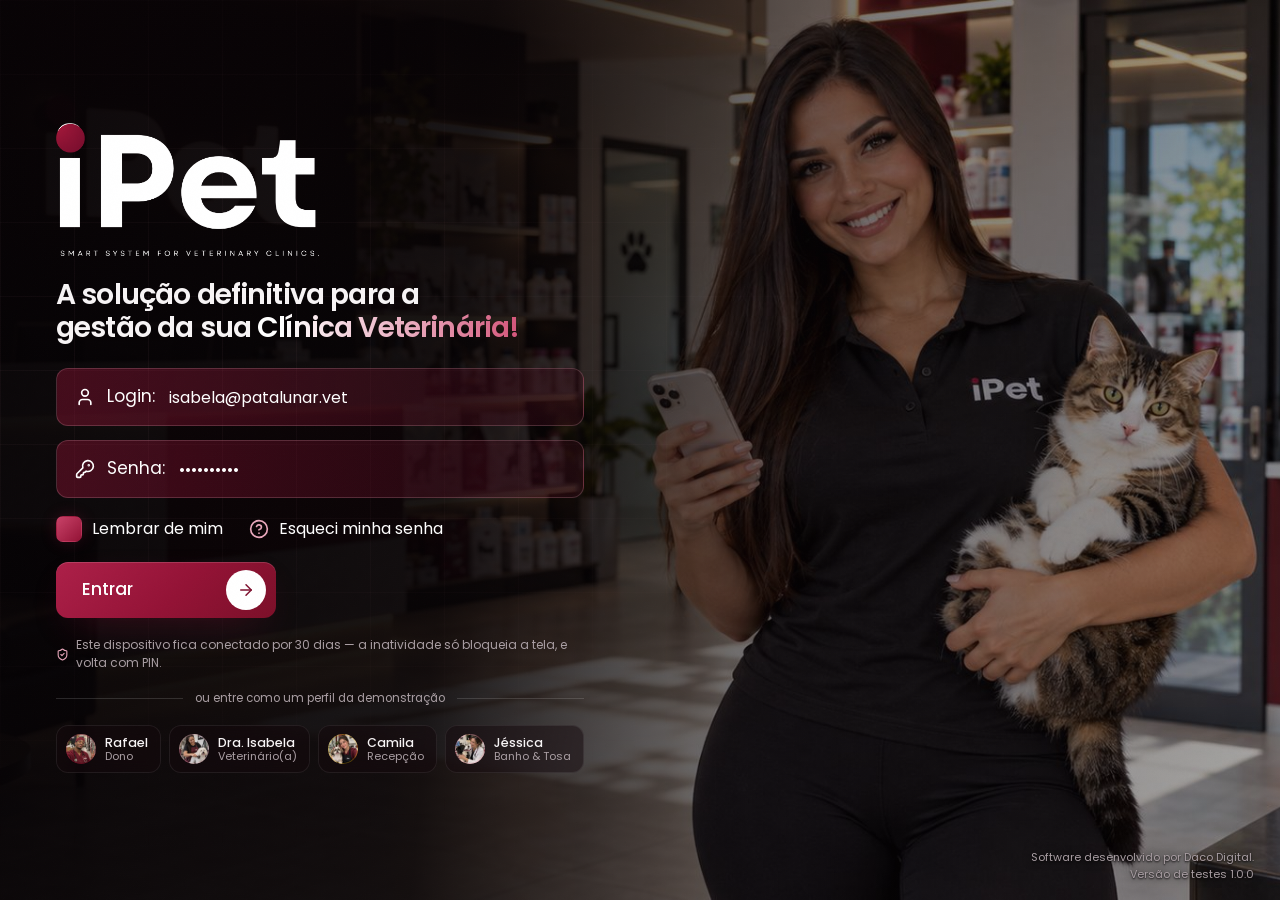
==== commit 38e4f613: "Chamada do login visivel no tema claro Co-Authored-By: Claude Opus 5 <noreply@anthropic.com>" ====
--- a/index.html
+++ b/index.html
@@ -28,11 +28,11 @@
         }
       })();
     </script>
-    <script type="module" crossorigin src="./assets/index-BQlG7KUE.js"></script>
+    <script type="module" crossorigin src="./assets/index-C75AcHH8.js"></script>
     <link rel="modulepreload" crossorigin href="./assets/rolldown-runtime-hePW80VL.js">
     <link rel="modulepreload" crossorigin href="./assets/icones-BrqohqyG.js">
     <link rel="modulepreload" crossorigin href="./assets/banco-BQ0VIL_j.js">
-    <link rel="stylesheet" crossorigin href="./assets/index-CRn7Eugq.css">
+    <link rel="stylesheet" crossorigin href="./assets/index-Dt3aqW4U.css">
   </head>
   <body>
     <div id="raiz"></div>
--- a/assets/index-Dt3aqW4U.css
+++ b/assets/index-Dt3aqW4U.css
@@ -0,0 +1 @@
+._botao_1a7hz_1{border-radius:var(--r-10);letter-spacing:-.005em;white-space:nowrap;-webkit-user-select:none;user-select:none;height:38px;transition:transform var(--dur-rapida) var(--curva-saida), background var(--dur-media) var(--curva-saida), box-shadow var(--dur-media) var(--curva-saida), border-color var(--dur-media) var(--curva-saida), color var(--dur-media) var(--curva-saida), filter var(--dur-media);-webkit-tap-highlight-color:transparent;border:1px solid #0000;justify-content:center;align-items:center;gap:8px;padding:0 16px;font-size:13.5px;font-weight:500;display:inline-flex;position:relative}._botao_1a7hz_1:active:not(:disabled){transform:scale(.965)}._botao_1a7hz_1:disabled{opacity:.45;cursor:not-allowed}._primario_1a7hz_69{background:var(--gradiente-marca);color:#fff;box-shadow:inset 0 1px 0 var(--realce-5), 0 6px 20px -8px var(--marca-brilho)}._primario_1a7hz_69:hover:not(:disabled){filter:brightness(1.07);box-shadow:inset 0 1px 0 var(--realce-5), 0 10px 30px -8px #9413369e}._primario_1a7hz_69:after{content:"";border-radius:inherit;pointer-events:none;background:linear-gradient(115deg, transparent 32%, var(--realce-5) 48%, transparent 64%);opacity:0;transition:background-position .62s var(--curva-saida), opacity .18s linear;background-position:130% 0;background-size:260% 100%;position:absolute;inset:0;overflow:hidden}._primario_1a7hz_69:hover:not(:disabled):after{opacity:1;background-position:-30% 0}._secundario_1a7hz_137{background:var(--superficie-3);color:var(--texto-1);border-color:var(--borda);box-shadow:var(--realce-topo)}._secundario_1a7hz_137:hover:not(:disabled){background:var(--superficie-4);border-color:var(--borda-forte)}._contorno_1a7hz_159{color:var(--marca-texto);background:0 0;border-color:#94133659}._contorno_1a7hz_159:hover:not(:disabled){background:var(--marca-fundo);border-color:#94133699}._fantasma_1a7hz_179{color:var(--texto-2);background:0 0}._fantasma_1a7hz_179:hover:not(:disabled){background:var(--realce-2);color:var(--texto-1)}._sucesso_1a7hz_197{background:var(--sucesso-fundo);color:var(--sucesso);border-color:#2ed57340}._sucesso_1a7hz_197:hover:not(:disabled){background:#2ed57329}._emergencia_1a7hz_215{background:var(--emergencia);color:#fff;box-shadow:0 8px 26px -8px var(--emergencia-brilho)}._emergencia_1a7hz_215:hover:not(:disabled){filter:brightness(1.08)}._p_1a7hz_69{border-radius:var(--r-8);gap:6px;height:30px;padding:0 11px;font-size:12.5px}._g_1a7hz_249{border-radius:var(--r-12);height:46px;padding:0 22px;font-size:14.5px}._largo_1a7hz_263{width:100%}._soIcone_1a7hz_271{width:38px;padding:0}._soIcone_1a7hz_271._p_1a7hz_69{width:30px}._soIcone_1a7hz_271._g_1a7hz_249{width:46px}._ativo_1a7hz_293{background:var(--marca-fundo-forte);color:var(--marca-texto)}._contagem_1a7hz_303{border-radius:var(--r-pilula);background:var(--marca-500);color:#fff;min-width:17px;height:17px;box-shadow:0 0 0 2px var(--fundo);font-variant-numeric:tabular-nums;padding:0 4px;font-size:10px;font-weight:600;line-height:17px;position:absolute;top:3px;right:2px}._girando_1a7hz_337{animation:.9s linear infinite _girar_1a7hz_1}@keyframes _girar_1a7hz_1{to{transform:rotate(360deg)}}@media (width<=640px){._botao_1a7hz_1{height:40px}._p_1a7hz_69{height:32px}._soIcone_1a7hz_271{width:40px}}._cartao_ge5e2_1{isolation:isolate;border-radius:var(--r-16);border:1px solid var(--borda-sutil);background:var(--superficie-1);min-width:0;box-shadow:var(--sombra-1), var(--realce-topo);transition:border-color var(--dur-media) var(--curva-saida), transform var(--dur-media) var(--curva-saida), box-shadow var(--dur-media) var(--curva-saida);position:relative}._brilho_ge5e2_31:before{content:"";z-index:-1;border-radius:inherit;pointer-events:none;background:radial-gradient(380px circle at var(--mx,-999px) var(--my,-999px), #9413361c, transparent 45%);opacity:0;transition:opacity var(--dur-lenta) var(--curva-saida);position:absolute;inset:0}._brilho_ge5e2_31:hover:before{opacity:1}._brilho_ge5e2_31:hover{border-color:var(--borda-marca)}._destaque_ge5e2_73{background:var(--painel-marca) padding-box, var(--gradiente-borda) border-box;box-shadow:var(--realce-topo), 0 18px 48px -30px #94133680;border-color:#0000}._interativo_ge5e2_93{cursor:pointer}._interativo_ge5e2_93:hover{border-color:var(--borda-forte);box-shadow:var(--realce-topo), 0 14px 40px -24px #000000e6;transform:translateY(-2px)}._espaco0_ge5e2_115{padding:0}._espacoP_ge5e2_121{padding:12px}._espacoM_ge5e2_127{padding:20px}._espacoG_ge5e2_133{padding:28px}._cabecalho_ge5e2_141{align-items:flex-start;gap:12px;margin-bottom:16px;display:flex}._iconeCabecalho_ge5e2_153{border-radius:var(--r-10);background:var(--marca-fundo);width:34px;height:34px;color:var(--marca-texto);flex-shrink:0;place-items:center;display:grid}._textos_ge5e2_173{flex:1;min-width:0}._titulo_ge5e2_181{letter-spacing:-.01em;color:var(--texto-1);font-size:15px;font-weight:600}._descricao_ge5e2_193{color:var(--texto-3);margin-top:2px;font-size:12.5px}._acoes_ge5e2_203{flex-shrink:0;align-items:center;gap:6px;display:flex}@media (width<=640px){._espacoM_ge5e2_127{padding:16px}._espacoG_ge5e2_133{padding:20px}}._selo_sxhqd_1{border-radius:var(--r-pilula);white-space:nowrap;letter-spacing:0;border:1px solid #0000;align-items:center;gap:5px;height:22px;padding:0 8px;font-size:11.5px;font-weight:500;line-height:1;display:inline-flex}._p_sxhqd_31{gap:4px;height:18px;padding:0 6px;font-size:10.5px}._marca_sxhqd_45{color:var(--marca-texto);background:var(--marca-fundo);border-color:#94133638}._sucesso_sxhqd_55{color:var(--sucesso);background:var(--sucesso-fundo);border-color:#2ed57333}._atencao_sxhqd_65{color:var(--atencao);background:var(--atencao-fundo);border-color:#f5b30133}._info_sxhqd_75{color:var(--info);background:var(--info-fundo);border-color:#4fb3ff33}._neutro_sxhqd_85{color:var(--texto-2);background:var(--neutro-fundo);border-color:var(--borda-sutil)}._contorno_sxhqd_95{color:var(--texto-2);border-color:var(--borda-forte);background:0 0}._emergencia_sxhqd_105{color:#fff;background:var(--emergencia);border-color:#0000;font-weight:600}._ponto_sxhqd_119{background:currentColor;border-radius:50%;flex-shrink:0;width:6px;height:6px}._pulsando_sxhqd_135{animation:_pulso_sxhqd_1 1.8s var(--curva-saida) infinite;box-shadow:0 0}@keyframes _pulso_sxhqd_1{0%{box-shadow:0 0 0 0 color-mix(in srgb, currentColor 60%, transparent)}70%{box-shadow:0 0 0 6px #0000}to{box-shadow:0 0 #0000}}._envoltorio_ax9zs_1{flex-shrink:0;display:inline-block;position:relative}._avatar_ax9zs_13{letter-spacing:.01em;-webkit-user-select:none;user-select:none;border-radius:50%;place-items:center;width:100%;height:100%;font-weight:600;display:grid}._quadrado_ax9zs_35{border-radius:30%}._anel_ax9zs_43{outline:2px solid var(--marca-500);outline-offset:2px}._canal_ax9zs_53{box-shadow:0 0 0 2px var(--fundo);border-radius:50%;place-items:center;display:grid;position:absolute;bottom:-3px;right:-3px}._online_ax9zs_73{background:var(--sucesso);box-shadow:0 0 0 2px var(--fundo);border-radius:50%;position:absolute;bottom:0;right:0}._grupo_ax9zs_91{align-items:center;display:inline-flex}._itemGrupo_ax9zs_99{box-shadow:0 0 0 2px var(--superficie-1);border-radius:50%;margin-left:-8px}._itemGrupo_ax9zs_99:first-child{margin-left:0}._resto_ax9zs_115{background:var(--superficie-4);color:var(--texto-2);box-shadow:0 0 0 2px var(--superficie-1);border-radius:50%;place-items:center;margin-left:-8px;font-weight:600;display:grid}._comFoto_ax9zs_139{color:#0000;background-repeat:no-repeat}._campo_1s6cj_1{flex-direction:column;gap:6px;min-width:0;display:flex}._rotulo_1s6cj_8{color:var(--texto-2);font-size:12.5px;font-weight:500}._dica_1s6cj_14{color:var(--texto-3);font-size:12px}._erro_1s6cj_19{color:var(--atencao);font-size:12px}._caixa_1s6cj_24{border-radius:var(--r-10);border:1px solid var(--borda);background:var(--superficie-2);height:40px;transition:border-color var(--dur-media) var(--curva-saida), box-shadow var(--dur-media) var(--curva-saida), background var(--dur-media);align-items:center;gap:8px;padding:0 12px;display:flex;position:relative}._caixa_1s6cj_24:hover{border-color:var(--borda-forte)}._caixa_1s6cj_24:focus-within{background:var(--superficie-3);border-color:#94133699;box-shadow:0 0 0 4px #94133624}._p_1s6cj_48{border-radius:var(--r-8);height:32px;padding:0 10px;font-size:13px}._g_1s6cj_54{border-radius:var(--r-12);height:48px;padding:0 16px;font-size:15px}._comErro_1s6cj_61{border-color:#f5b3018c}._entrada_1s6cj_65{min-width:0;height:100%;color:var(--texto-1);background:0 0;border:0;outline:0;flex:1;font-size:13.5px}._entrada_1s6cj_65::placeholder{color:var(--texto-4)}._entrada_1s6cj_65:focus-visible{outline:none}._icone_1s6cj_82{color:var(--texto-3);flex-shrink:0}._sufixo_1s6cj_87{color:var(--texto-3);flex-shrink:0;font-size:12.5px}._area_1s6cj_93{resize:vertical;height:auto;color:var(--texto-1);outline:0;padding:10px 12px;font-size:13.5px;line-height:1.55}._area_1s6cj_93::placeholder{color:var(--texto-4)}._seletor_1s6cj_106 select{appearance:none;cursor:pointer;padding-right:18px}._seletor_1s6cj_106 option{background:var(--superficie-2);color:var(--texto-1)}._seta_1s6cj_115{color:var(--texto-3);pointer-events:none;position:absolute;right:10px}._alternadorLinha_1s6cj_123{cursor:pointer;justify-content:space-between;align-items:center;gap:16px;display:flex}._alternadorTextos_1s6cj_130{flex-direction:column;gap:2px;min-width:0;display:flex}._alternadorRotulo_1s6cj_136{color:var(--texto-1);font-size:13.5px}._alternador_1s6cj_123{border-radius:var(--r-pilula);background:var(--superficie-4);border:1px solid var(--borda);width:40px;height:23px;transition:background var(--dur-media) var(--curva-saida);flex-shrink:0;position:relative}._altP_1s6cj_150{width:32px;height:19px}._bolinha_1s6cj_154{background:var(--texto-2);width:17px;height:17px;transition:transform var(--dur-media) var(--curva-mola), background var(--dur-media);border-radius:50%;position:absolute;top:2px;left:2px}._altP_1s6cj_150 ._bolinha_1s6cj_154{width:13px;height:13px}._ligado_1s6cj_170{background:var(--marca-500);box-shadow:0 0 16px -4px var(--marca-brilho);border-color:#0000}._ligado_1s6cj_170 ._bolinha_1s6cj_154{background:#fff;transform:translate(17px)}._altP_1s6cj_150._ligado_1s6cj_170 ._bolinha_1s6cj_154{transform:translate(13px)}._caixaLinha_1s6cj_183{color:var(--texto-2);cursor:pointer;align-items:center;gap:9px;font-size:13.5px;display:inline-flex}._marcador_1s6cj_191{border:1.5px solid var(--borda-forte);background:var(--superficie-2);color:#fff;width:18px;height:18px;transition:all var(--dur-rapida);border-radius:5px;place-items:center;display:grid}._marcado_1s6cj_191{background:var(--marca-500);border-color:var(--marca-500)}._desabilitado_1s6cj_207{opacity:.5;cursor:not-allowed}@media (width<=640px){._entrada_1s6cj_65,._area_1s6cj_93{font-size:16px}._caixa_1s6cj_24{height:44px}}._abas_17x5f_1{scrollbar-width:none;-webkit-overflow-scrolling:touch;align-items:center;gap:4px;display:flex;overflow-x:auto}._abas_17x5f_1::-webkit-scrollbar{display:none}._linha_17x5f_25{border-bottom:1px solid var(--borda-sutil);gap:2px}._pilula_17x5f_35{border-radius:var(--r-10);background:var(--superficie-2);border:1px solid var(--borda-sutil);padding:3px;display:inline-flex}._aba_17x5f_1{color:var(--texto-3);transition:color var(--dur-media) var(--curva-saida);-webkit-tap-highlight-color:transparent;flex-shrink:0;font-size:13.5px;font-weight:500;position:relative}._aba_17x5f_1:hover,._ativa_17x5f_75{color:var(--texto-1)}._linha_17x5f_25 ._aba_17x5f_1{height:42px;padding:0 12px}._pilula_17x5f_35 ._aba_17x5f_1{height:30px;padding:0 12px;font-size:12.5px}._conteudo_17x5f_103{z-index:1;align-items:center;gap:7px;display:inline-flex;position:relative}._indicador_17x5f_119{z-index:0;position:absolute}._linha_17x5f_25 ._indicador_17x5f_119{background:var(--marca-400);height:2px;box-shadow:0 0 12px var(--marca-brilho);border-radius:2px;bottom:-1px;left:8px;right:8px}._pilula_17x5f_35 ._indicador_17x5f_119{border-radius:var(--r-8);background:var(--superficie-4);box-shadow:inset 0 1px 0 var(--realce-3), 0 2px 8px #0006;inset:0}._contagem_17x5f_163{border-radius:var(--r-pilula);background:var(--superficie-4);min-width:18px;height:18px;color:var(--texto-2);text-align:center;font-variant-numeric:tabular-nums;padding:0 5px;font-size:10.5px;line-height:18px}._ativa_17x5f_75 ._contagem_17x5f_163{background:var(--marca-fundo-forte);color:var(--marca-texto)}._camada_jsumw_1{z-index:var(--z-modal);place-items:center;display:grid;position:fixed;inset:0}._fundo_jsumw_17{background:var(--veu-sobreposicao);-webkit-backdrop-filter:blur(6px);position:absolute;inset:0}._modal_jsumw_33,._gaveta_jsumw_35{border:1px solid var(--borda);background:radial-gradient(120% 60% at 50% -10%, #9413361a, transparent 60%), var(--superficie-1);max-height:calc(100dvh - 48px);box-shadow:var(--realce-topo), var(--sombra-3);flex-direction:column;display:flex;position:relative}._modal_jsumw_33{border-radius:var(--r-20)}._gaveta_jsumw_35{border-radius:var(--r-20) 0 0 var(--r-20);border-right:0;max-height:100dvh;position:absolute;top:0;bottom:0;right:0}._esquerda_jsumw_89{border-radius:0 var(--r-20) var(--r-20) 0;border-right:1px solid var(--borda);border-left:0;left:0;right:auto}._folha_jsumw_105{border-radius:var(--r-24) var(--r-24) 0 0;border:1px solid var(--borda);max-height:92dvh;padding-bottom:env(safe-area-inset-bottom);border-bottom:0;position:absolute;inset:auto 0 0;width:100%!important}._alca_jsumw_133{background:var(--borda-forte);border-radius:4px;flex-shrink:0;width:40px;height:4px;margin:8px auto 0}._cabecalho_jsumw_151{flex-shrink:0;align-items:flex-start;gap:12px;padding:18px 18px 12px 22px;display:flex}._textos_jsumw_165{flex:1;min-width:0;padding-top:4px}._titulo_jsumw_175{font-size:17px;font-weight:600}._descricao_jsumw_183{color:var(--texto-3);margin-top:3px;font-size:13px}._fecharSolto_jsumw_193{z-index:2;position:absolute;top:12px;right:12px}._corpo_jsumw_207{flex:1;min-height:0;padding:4px 22px 22px;overflow-y:auto}._rodape_jsumw_221{border-top:1px solid var(--borda-sutil);flex-shrink:0;justify-content:flex-end;gap:8px;padding:14px 22px;display:flex}@media (width<=640px){._corpo_jsumw_207{padding:4px 16px 18px}._cabecalho_jsumw_151{padding:12px 12px 8px 16px}._rodape_jsumw_221{padding:12px 16px}._rodape_jsumw_221>*{flex:1}}._kpi_50kiq_1{flex-direction:column;gap:10px;display:flex}._topo_50kiq_13{justify-content:space-between;align-items:center;gap:8px;display:flex}._rotulo_50kiq_27{color:var(--texto-3);font-size:12.5px;font-weight:500}._icone_50kiq_39{border-radius:var(--r-8);background:var(--marca-fundo);width:28px;height:28px;color:var(--marca-texto);place-items:center;display:grid}._meio_50kiq_59{justify-content:space-between;align-items:flex-end;gap:8px;display:flex}._valor_50kiq_73{letter-spacing:-.03em;color:var(--texto-1);white-space:nowrap;font-size:26px;font-weight:600;line-height:1.1}._mini_50kiq_91{flex-shrink:0}._base_50kiq_99{flex-wrap:wrap;align-items:center;gap:8px;display:flex}._variacao_50kiq_113{border-radius:var(--r-pilula);font-variant-numeric:tabular-nums;align-items:center;gap:2px;height:20px;padding:0 6px 0 4px;font-size:11.5px;font-weight:600;display:inline-flex}._bom_50kiq_135{color:var(--sucesso);background:var(--sucesso-fundo)}._ruim_50kiq_143{color:var(--atencao);background:var(--atencao-fundo)}._comparacao_50kiq_153{color:var(--texto-3);font-size:12px}@media (width<=640px){._valor_50kiq_73{font-size:22px}}._cabecalhoPagina_wyfg8_3{flex-direction:column;gap:18px;margin-bottom:24px;display:flex}._linhaCabecalho_wyfg8_15{align-items:center;gap:16px;min-width:0;display:flex}._textosCabecalho_wyfg8_27{flex:1;min-width:0}._tituloPagina_wyfg8_39{letter-spacing:-.03em;color:var(--texto-1);font-size:26px;font-weight:600;line-height:1.2}._descricaoPagina_wyfg8_53{color:var(--texto-3);max-width:68ch;margin-top:4px;font-size:13.5px}._ilustracaoCabecalho_wyfg8_65{flex-shrink:0}._acoesCabecalho_wyfg8_71{flex-wrap:wrap;flex-shrink:0;align-items:center;gap:8px;display:flex}@media (width<=767px){._cabecalhoPagina_wyfg8_3{gap:12px;margin-bottom:16px}._linhaCabecalho_wyfg8_15{flex-wrap:wrap;gap:10px}._tituloPagina_wyfg8_39{font-size:21px}._descricaoPagina_wyfg8_53{-webkit-line-clamp:2;line-clamp:2;-webkit-box-orient:vertical;display:-webkit-box;overflow:hidden}._ilustracaoCabecalho_wyfg8_65{display:none}._acoesCabecalho_wyfg8_71{width:100%}}._vazio_wyfg8_145{text-align:center;flex-direction:column;align-items:center;gap:6px;padding:40px 24px;display:flex}._vazioCompacto_wyfg8_161{padding:20px 16px}._tituloVazio_wyfg8_167{margin-top:10px;font-size:15px;font-weight:600}._descricaoVazio_wyfg8_177{max-width:360px;color:var(--texto-3);font-size:13px}._acaoVazio_wyfg8_187{margin-top:12px}._tabelaRolagem_wyfg8_197{-webkit-overflow-scrolling:touch;width:100%;overflow-x:auto}._tabela_wyfg8_197{border-collapse:separate;border-spacing:0;width:100%;font-size:13px}._tabela_wyfg8_197 th{z-index:1;text-align:left;letter-spacing:.02em;color:var(--texto-3);background:var(--superficie-1);border-bottom:1px solid var(--borda-sutil);white-space:nowrap;padding:10px 14px;font-size:11.5px;font-weight:500;position:sticky;top:0}._tabela_wyfg8_197 td{border-bottom:1px solid var(--borda-sutil);color:var(--texto-2);vertical-align:middle;padding:12px 14px}._tabela_wyfg8_197 tbody tr{transition:background var(--dur-rapida)}._tabela_wyfg8_197 tbody tr:hover td{background:var(--realce-1)}._tabela_wyfg8_197 tbody tr:last-child td{border-bottom:0}._densa_wyfg8_277 td,._densa_wyfg8_277 th{padding:8px 12px}._progresso_wyfg8_293{border-radius:var(--r-pilula);background:var(--superficie-4);width:100%;overflow:hidden}._barraProgresso_wyfg8_305{border-radius:inherit;height:100%}._esqueleto_wyfg8_317{background:linear-gradient(90deg, var(--superficie-3) 0%, var(--superficie-4) 50%, var(--superficie-3) 100%);background-size:200% 100%;animation:1.6s linear infinite _brilho-deslizando_wyfg8_1;display:block}._divisor_wyfg8_333{color:var(--texto-3);letter-spacing:.06em;text-transform:uppercase;align-items:center;gap:12px;margin:16px 0;font-size:11.5px;font-weight:500;display:flex}._divisor_wyfg8_333:before,._divisor_wyfg8_333:after{content:"";background:var(--borda-sutil);flex:1;height:1px}._menu_wyfg8_373{display:inline-flex;position:relative}._listaMenu_wyfg8_381{z-index:var(--z-gaveta);border-radius:var(--r-12);border:1px solid var(--borda);background:var(--superficie-vidro);-webkit-backdrop-filter:blur(18px)saturate(140%);box-shadow:var(--realce-topo), var(--sombra-2);transform-origin:100% 0;padding:5px;position:absolute;top:calc(100% + 6px);right:0}._menuEsquerda_wyfg8_413{transform-origin:0 0;left:0;right:auto}@media (width<=767px){._listaMenu_wyfg8_381{min-width:176px;max-width:calc(100vw - 28px);width:auto!important}._menuEsquerda_wyfg8_413{transform-origin:100% 0;left:auto;right:0}}._itemMenu_wyfg8_451{border-radius:var(--r-8);width:100%;color:var(--texto-2);text-align:left;align-items:center;gap:10px;padding:8px 10px;font-size:13px;display:flex}._itemMenu_wyfg8_451:hover:not(:disabled){background:var(--realce-3);color:var(--texto-1)}._itemMenu_wyfg8_451:disabled{opacity:.4}._itemDestrutivo_wyfg8_487:hover:not(:disabled){color:var(--atencao)}._textosItemMenu_wyfg8_493{flex-direction:column;display:flex}._textosItemMenu_wyfg8_493 small{color:var(--texto-3);font-size:11.5px}._separadorMenu_wyfg8_509{background:var(--borda-sutil);height:1px;margin:4px 6px}._tooltipGrafico_wyfg8_523{border-radius:var(--r-10);border:1px solid var(--borda);background:var(--superficie-vidro);-webkit-backdrop-filter:blur(12px);backdrop-filter:blur(12px);min-width:150px;box-shadow:var(--sombra-2);padding:10px 12px;font-size:12px}._tooltipTitulo_wyfg8_543{color:var(--texto-3);margin-bottom:6px;font-size:11.5px}._tooltipLinha_wyfg8_553{color:var(--texto-2);align-items:center;gap:8px;padding:2px 0;display:flex}._tooltipLinha_wyfg8_553 strong{color:var(--texto-1);font-variant-numeric:tabular-nums;margin-left:auto;font-weight:600}._tooltipCor_wyfg8_579{border-radius:2px;width:8px;height:8px}._tooltipNome_wyfg8_589{white-space:nowrap}._celebracao_1lcm2_2{z-index:var(--z-aviso);pointer-events:none;position:fixed;top:42%;left:50%}._celebracao_1lcm2_2 i{opacity:0;animation:_soltar-pata_1lcm2_1 1.4s var(--curva-saida) forwards;background-repeat:no-repeat;background-size:contain;display:block;position:absolute}@keyframes _soltar-pata_1lcm2_1{0%{opacity:0;transform:translate(0,0)rotate(0)scale(.4)}18%{opacity:.95}70%{opacity:.9}to{transform:translate3d(var(--x), calc(var(--y) + 150px), 0) rotate(var(--giro)) scale(1);opacity:0}}._captura_nsgbp_1{flex-direction:column;gap:10px;display:flex}._palco_nsgbp_8{aspect-ratio:1;border-radius:var(--r-16);border:1px solid var(--borda-sutil);background:var(--superficie-3);align-self:center;width:100%;max-width:320px;position:relative;overflow:hidden}._video_nsgbp_19{object-fit:cover;width:100%;height:100%;transform:scaleX(-1)}._videoApagado_nsgbp_26{opacity:0}._previa_nsgbp_29{object-fit:cover;width:100%;height:100%;display:block}._aviso_nsgbp_35{text-align:center;flex-direction:column;justify-content:center;align-items:center;gap:7px;padding:20px;display:flex;position:absolute;inset:0}._aviso_nsgbp_35 svg{color:var(--marca-texto)}._aviso_nsgbp_35 strong{color:var(--texto-1);font-size:13.5px;font-weight:600}._aviso_nsgbp_35 small{color:var(--texto-3);font-size:11.5px;line-height:1.45}._mira_nsgbp_60{pointer-events:none;border:2px dashed #ffffff8c;border-radius:50%;position:absolute;inset:12%}._seletorCamera_nsgbp_68{border-radius:var(--r-8);border:1px solid var(--borda-sutil);background:var(--superficie-2);width:100%;max-width:320px;color:var(--texto-1);font-family:var(--fonte);align-self:center;padding:7px 10px;font-size:12.5px}._acoes_nsgbp_81{flex-wrap:wrap;justify-content:center;gap:8px;display:flex}._principal_nsgbp_87,._secundario_nsgbp_88,._fantasma_nsgbp_89{border-radius:var(--r-10);cursor:pointer;align-items:center;gap:6px;padding:8px 14px;font-size:12.5px;font-weight:500;display:inline-flex}._principal_nsgbp_87{background:var(--gradiente-marca);color:var(--texto-sobre-cor);box-shadow:0 6px 20px -10px var(--marca-brilho);border:1px solid #0000}._principal_nsgbp_87:disabled{opacity:.6;cursor:default}._secundario_nsgbp_88{border:1px solid var(--borda-sutil);background:var(--superficie-2);color:var(--texto-2)}._secundario_nsgbp_88:hover{border-color:var(--borda-marca);color:var(--marca-texto)}._fantasma_nsgbp_89{color:var(--texto-3);background:0 0;border:0}._barra_1kugf_5{left:50%;bottom:calc(22px + env(safe-area-inset-bottom,0px));z-index:57;border-radius:var(--r-pilula);border:1px solid color-mix(in srgb, var(--sucesso) 40%, transparent);background:var(--superficie-1);max-width:min(420px,100vw - 32px);box-shadow:var(--sombra-3);text-align:left;cursor:pointer;-webkit-tap-highlight-color:transparent;align-items:center;gap:11px;padding:9px 14px 9px 10px;font-family:inherit;display:flex;position:fixed;transform:translate(-50%)}._barra_1kugf_5:hover{border-color:color-mix(in srgb, var(--sucesso) 70%, transparent)}._pulso_1kugf_30{background:var(--sucesso);border-radius:50%;flex-shrink:0;width:9px;height:9px;position:relative}._pulso_1kugf_30:after{content:"";border:2px solid var(--sucesso);opacity:0;border-radius:50%;animation:1.8s ease-out infinite _pulsarAtendimento_1kugf_1;position:absolute;inset:-5px}@keyframes _pulsarAtendimento_1kugf_1{0%{opacity:.7;transform:scale(.7)}to{opacity:0;transform:scale(1.4)}}[data-movimento=reduzido] ._pulso_1kugf_30:after{animation:none}._textos_1kugf_61{flex-direction:column;flex:1;min-width:0;display:flex}._textos_1kugf_61 strong{color:var(--texto-1);text-overflow:ellipsis;white-space:nowrap;font-size:13px;font-weight:600;overflow:hidden}._textos_1kugf_61 small{color:var(--texto-3);text-overflow:ellipsis;white-space:nowrap;font-size:11px;overflow:hidden}._iconeBarra_1kugf_82{color:var(--sucesso);flex-shrink:0}._seta_1kugf_86{color:var(--texto-4);flex-shrink:0}@media (width<=720px){._barra_1kugf_5{bottom:calc(86px + env(safe-area-inset-bottom,0px));max-width:none;left:16px;right:16px;transform:none}}._camada_iaz49_19{z-index:var(--z-modal);display:block;position:fixed;inset:0}._fundo_iaz49_33{background:var(--fundo);position:absolute;inset:0}._painel_iaz49_45{background:var(--superficie-1);border:0;border-radius:0;flex-direction:column;width:100%;height:100dvh;max-height:100dvh;display:flex;position:relative;overflow:hidden}._alca_iaz49_71{background:var(--borda-forte);border-radius:999px;align-self:center;width:38px;height:4px;margin:8px 0 2px}._topo_iaz49_93{border-bottom:1px solid var(--borda-sutil);align-items:center;gap:12px;padding:14px 16px 12px;display:flex}._identidade_iaz49_109{flex:1;min-width:0}._identidade_iaz49_109 h2{letter-spacing:-.02em;color:var(--texto-1);white-space:nowrap;text-overflow:ellipsis;margin:0;font-size:18px;font-weight:600;overflow:hidden}._identidade_iaz49_109 p{color:var(--texto-3);white-space:nowrap;text-overflow:ellipsis;margin:1px 0 0;font-size:12.5px;overflow:hidden}._selosTopo_iaz49_155{flex-shrink:0;align-items:center;gap:8px;display:flex}._fecharTopo_iaz49_169{border-radius:var(--r-10);width:34px;height:34px;color:var(--texto-3);transition:background var(--dur-rapida), color var(--dur-rapida);place-items:center;display:grid}._fecharTopo_iaz49_169:hover{background:var(--superficie-3);color:var(--texto-1)}._manejo_iaz49_201{background:var(--atencao-fundo);color:var(--atencao);border-bottom:1px solid #ffc23340;align-items:center;gap:7px;margin:0;padding:8px 16px;font-size:12.5px;font-weight:500;display:flex}._abas_iaz49_231{border-bottom:1px solid var(--borda-sutil);gap:2px;padding:0 10px;display:flex}._aba_iaz49_231{height:44px;color:var(--texto-3);transition:color var(--dur-rapida);align-items:center;gap:7px;padding:0 14px;font-size:13.5px;font-weight:500;display:inline-flex;position:relative}._aba_iaz49_231:hover{color:var(--texto-2)}._abaAtiva_iaz49_275{color:var(--texto-1)}._abaAtiva_iaz49_275:after{content:"";background:var(--gradiente-marca-claro);border-radius:2px 2px 0 0;height:2px;position:absolute;bottom:-1px;left:12px;right:12px}._contagemAba_iaz49_303{background:var(--marca-500);color:#fff;text-align:center;border-radius:999px;min-width:18px;height:18px;padding:0 5px;font-size:10.5px;font-weight:600;line-height:18px}._rolagem_iaz49_333{flex:1;min-height:0;overflow-y:auto}._corpoAba_iaz49_345{flex-direction:column;gap:14px;padding:16px;display:flex}._tituloBloco_iaz49_361{letter-spacing:.08em;text-transform:uppercase;color:var(--texto-4);margin:4px 0 -4px;font-size:11px;font-weight:600}._tituloBloco_iaz49_361+section,._tituloBloco_iaz49_361+p{margin-top:0}._duasColunas_iaz49_387{grid-template-columns:repeat(2,minmax(0,1fr));gap:12px;display:grid}._blocoVitais_iaz49_403{border-radius:var(--r-12);border:1px solid var(--borda-sutil);background:var(--superficie-2);grid-template-columns:repeat(4,minmax(0,1fr));gap:10px;padding:12px;display:grid}._blocoListas_iaz49_423,._blocoFicha_iaz49_425,._blocoPrescricao_iaz49_427,._blocoComanda_iaz49_429{border-radius:var(--r-12);border:1px solid var(--borda-sutil);background:var(--superficie-2);flex-direction:column;gap:10px;padding:12px;display:flex}._lista_iaz49_449{flex-direction:column;gap:6px;display:flex}._rotuloLista_iaz49_461{letter-spacing:.06em;text-transform:uppercase;color:var(--texto-3);font-size:11px;font-weight:600}._etiquetas_iaz49_477{flex-wrap:wrap;gap:6px;display:flex}._etiqueta_iaz49_477{border:1px solid var(--borda);background:var(--superficie-3);height:26px;color:var(--texto-2);border-radius:999px;align-items:center;gap:5px;padding:0 4px 0 10px;font-size:12px;display:inline-flex}._etiqueta_iaz49_477 button{width:18px;height:18px;color:var(--texto-4);transition:background var(--dur-rapida), color var(--dur-rapida);border-radius:50%;place-items:center;display:grid}._etiqueta_iaz49_477 button:hover{background:var(--marca-fundo-forte);color:#fff}._novaEtiqueta_iaz49_545{border:1px dashed var(--borda);background:0 0;border-radius:999px;align-items:center;gap:4px;height:26px;padding:0 6px 0 10px;display:inline-flex}._novaEtiqueta_iaz49_545 input{width:108px;color:var(--texto-1);font-family:var(--fonte);background:0 0;border:0;font-size:12px}._novaEtiqueta_iaz49_545 input:focus{outline:none}._novaEtiqueta_iaz49_545 input::placeholder{color:var(--texto-4)}._novaEtiqueta_iaz49_545 button{background:var(--marca-500);color:#fff;border-radius:50%;place-items:center;width:18px;height:18px;display:grid}._rodapeFicha_iaz49_613{color:var(--texto-4);margin:0;font-size:11.5px}._linhaPrescricao_iaz49_629{border-radius:var(--r-8);background:var(--superficie-3);color:var(--texto-2);align-items:center;gap:10px;padding:8px 10px;font-size:12.5px;display:flex}._linhaPrescricao_iaz49_629 span{flex:1;min-width:0}._linhaPrescricao_iaz49_629 strong{color:var(--texto-1)}._linhaPrescricao_iaz49_629 button{color:var(--texto-4);transition:color var(--dur-rapida)}._linhaPrescricao_iaz49_629 button:hover{color:var(--emergencia)}._novaPrescricao_iaz49_679{grid-template-columns:minmax(0,1.6fr) minmax(0,1fr) minmax(0,.9fr) minmax(0,1fr) minmax(0,1fr) auto;align-items:end;gap:8px;display:grid}._fechoProntuario_iaz49_693{justify-content:space-between;align-items:flex-end;gap:12px;display:flex}._buscaComanda_iaz49_711{align-items:center;display:flex;position:relative}._buscaComanda_iaz49_711 input{border-radius:var(--r-10);background:var(--campo-claro);width:100%;height:40px;color:var(--campo-claro-texto);font-family:var(--fonte);border:1px solid #0000;padding:0 14px 0 38px;font-size:13.5px}._buscaComanda_iaz49_711 input::placeholder{color:var(--campo-claro-marca)}._buscaComanda_iaz49_711 input:focus{background:var(--campo-claro-foco);border-color:var(--marca-400);outline:none}._lupaComanda_iaz49_759{color:var(--campo-claro-marca);pointer-events:none;position:absolute;left:13px}._atalhos_iaz49_773,._achados_iaz49_775{flex-wrap:wrap;gap:8px;display:flex}._atalho_iaz49_773{border-radius:var(--r-10);border:1px solid var(--borda-sutil);background:var(--superficie-2);text-align:left;transition:transform var(--dur-media) var(--curva-saida), border-color var(--dur-media), background var(--dur-media);flex-direction:column;gap:1px;padding:9px 13px;display:flex}._atalho_iaz49_773:hover{border-color:var(--borda-marca);background:var(--superficie-3);transform:translateY(-2px)}._atalho_iaz49_773 span{color:var(--texto-1);font-size:12.5px;font-weight:500}._atalho_iaz49_773 small{color:var(--texto-3);font-size:11.5px}._achado_iaz49_775{border-radius:var(--r-10);border:1px solid var(--borda-sutil);background:var(--superficie-2);width:100%;color:var(--texto-3);text-align:left;transition:border-color var(--dur-rapida), background var(--dur-rapida);align-items:center;gap:10px;padding:10px 12px;display:flex}._achado_iaz49_775:hover{border-color:var(--borda-marca);background:var(--superficie-3);color:var(--marca-texto)}._nomeAchado_iaz49_885{min-width:0;color:var(--texto-1);flex:1;font-size:13px}._precoAchado_iaz49_897{color:var(--texto-2);white-space:nowrap;font-size:13px;font-weight:600}._comandaVazia_iaz49_911{text-align:center;color:var(--texto-4);margin:0;padding:10px 0;font-size:12.5px}._tituloComanda_iaz49_927{color:var(--texto-3);justify-content:space-between;align-items:center;gap:8px;font-size:12px;display:flex}._linhaComanda_iaz49_945{border-top:1px solid var(--borda-sutil);grid-template-columns:minmax(0,1fr) auto auto auto;align-items:center;gap:10px;padding:7px 0;display:grid}._nomeLinha_iaz49_961{color:var(--texto-1);text-overflow:ellipsis;white-space:nowrap;font-size:13px;overflow:hidden}._quantidade_iaz49_975{align-items:center;gap:2px;display:inline-flex}._quantidade_iaz49_975 button{border-radius:var(--r-6);border:1px solid var(--borda-sutil);background:var(--superficie-3);width:24px;height:24px;color:var(--texto-2);place-items:center;display:grid}._quantidade_iaz49_975 button:hover{border-color:var(--borda-forte);color:var(--texto-1)}._quantidade_iaz49_975 b{text-align:center;font-variant-numeric:tabular-nums;min-width:26px;font-size:13px}._valorLinha_iaz49_1025{color:var(--texto-1);font-variant-numeric:tabular-nums;white-space:nowrap;font-size:13px;font-weight:600}._tirarLinha_iaz49_1039{color:var(--texto-4);transition:color var(--dur-rapida)}._tirarLinha_iaz49_1039:hover{color:var(--emergencia)}._totalComanda_iaz49_1055{border-top:1px solid var(--borda);color:var(--texto-3);justify-content:space-between;align-items:baseline;padding-top:10px;font-size:12.5px;display:flex}._totalComanda_iaz49_1055 strong{letter-spacing:-.02em;color:var(--texto-1);font-size:19px;font-weight:600}._fechoComanda_iaz49_1087{justify-content:space-between;align-items:center;gap:12px;display:flex}._notaComanda_iaz49_1099{color:var(--texto-4);margin:0;font-size:11.5px}._rodape_iaz49_613{border-top:1px solid var(--borda-sutil);background:var(--superficie-solida-1);justify-content:space-between;align-items:center;gap:12px;padding:12px 16px;display:flex}._resumoRodape_iaz49_1133{color:var(--texto-3);font-size:12.5px}@media (width<=767px){._camada_iaz49_19{place-items:end stretch;padding:0}._painel_iaz49_45{border-radius:var(--r-20) var(--r-20) 0 0;width:100%;max-height:94dvh;padding-bottom:env(safe-area-inset-bottom,0px);border-bottom:0}._blocoVitais_iaz49_403{grid-template-columns:repeat(2,minmax(0,1fr))}._tituloBloco_iaz49_361{letter-spacing:.08em;text-transform:uppercase;color:var(--texto-4);margin:4px 0 -4px;font-size:11px;font-weight:600}._tituloBloco_iaz49_361+section,._tituloBloco_iaz49_361+p{margin-top:0}._duasColunas_iaz49_387{grid-template-columns:minmax(0,1fr)}._novaPrescricao_iaz49_679{grid-template-columns:repeat(2,minmax(0,1fr))}._novaPrescricao_iaz49_679>:first-child,._novaPrescricao_iaz49_679>:last-child{grid-column:1/-1}._fechoProntuario_iaz49_693,._fechoComanda_iaz49_1087{flex-direction:column;align-items:stretch}._abas_iaz49_231{padding:0 6px}._aba_iaz49_231{flex:1;justify-content:center;padding:0 6px}}._botaoFicha_iaz49_1259{border-radius:var(--r-pilula);border:1px solid var(--borda);background:var(--superficie-2);height:32px;color:var(--texto-2);white-space:nowrap;transition:border-color var(--dur-rapida), background var(--dur-rapida), color var(--dur-rapida);align-items:center;gap:6px;padding:0 11px;font-size:12.5px;font-weight:500;display:inline-flex}._botaoFicha_iaz49_1259:hover{border-color:var(--borda-marca);background:var(--superficie-3);color:var(--marca-texto)}._historico_iaz49_1307{z-index:2;background:var(--superficie-1);flex-direction:column;display:flex;position:absolute;inset:0}._topoHistorico_iaz49_1325{border-bottom:1px solid var(--borda-sutil);align-items:center;gap:12px;padding:12px 16px;display:flex}._voltarHistorico_iaz49_1339{color:var(--marca-texto);align-items:center;gap:7px;font-size:13px;font-weight:500;display:inline-flex}._voltarHistorico_iaz49_1339:hover{color:var(--marca-texto-forte)}._tituloHistorico_iaz49_1361{color:var(--texto-3);margin-left:auto;font-size:13px}._secoesHistorico_iaz49_1373{scrollbar-width:none;border-bottom:1px solid var(--borda-sutil);gap:6px;padding:10px 16px;display:flex;overflow-x:auto}._secoesHistorico_iaz49_1373::-webkit-scrollbar{display:none}._secao_iaz49_1395{border-radius:var(--r-pilula);border:1px solid var(--borda-sutil);background:var(--superficie-2);height:30px;color:var(--texto-3);transition:border-color var(--dur-rapida), color var(--dur-rapida);flex-shrink:0;align-items:center;gap:6px;padding:0 11px;font-size:12.5px;display:inline-flex}._secao_iaz49_1395:hover{border-color:var(--borda);color:var(--texto-2)}._secao_iaz49_1395 i{color:var(--texto-4);font-size:11px;font-style:normal;font-weight:600}._secaoAtiva_iaz49_1447{background:var(--gradiente-marca);border-color:var(--borda-marca);color:#fff}._secaoAtiva_iaz49_1447 i{color:var(--texto-sobre-cor)}._corpoHistorico_iaz49_1465{flex-direction:column;flex:1;gap:8px;min-height:0;padding:14px 16px 20px;display:flex;overflow-y:auto}._listaHistorico_iaz49_1485{flex-direction:column;display:flex}._linhaHistorico_iaz49_1495{border-bottom:1px solid var(--borda-sutil);grid-template-columns:minmax(0,1fr) auto;align-items:center;gap:4px 12px;padding:10px 0;display:grid}._principalHistorico_iaz49_1511{color:var(--texto-1);text-overflow:ellipsis;white-space:nowrap;grid-column:1;font-size:13.5px;font-weight:500;overflow:hidden}._principalHistorico_iaz49_1511 em{color:var(--texto-3);font-style:normal;font-weight:400}._secundarioHistorico_iaz49_1539{color:var(--texto-3);grid-area:2/1;font-size:12px}._valorHistorico_iaz49_1551{color:var(--texto-1);font-variant-numeric:tabular-nums;grid-area:1/2/span 2;font-size:13.5px;font-weight:600}._linhaHistorico_iaz49_1495>span:last-child,._linhaHistorico_iaz49_1495>strong{justify-self:end}._linhaHistorico_iaz49_1495 .selo,._linhaHistorico_iaz49_1495>:last-child:not(._secundarioHistorico_iaz49_1539){grid-area:1/2/span 2}._atendimentoAntigo_iaz49_1591{border-radius:var(--r-10);border:1px solid var(--borda-sutil);background:var(--superficie-2);overflow:hidden}._cabecaAntigo_iaz49_1603{text-align:left;width:100%;color:var(--texto-3);transition:background var(--dur-rapida);grid-template-columns:auto minmax(0,1fr) auto auto;align-items:center;gap:10px;padding:10px 12px;display:grid}._cabecaAntigo_iaz49_1603:hover{background:var(--superficie-3)}._dataAntigo_iaz49_1631{font-variant-numeric:tabular-nums;color:var(--texto-4);font-size:12px}._resumoAntigo_iaz49_1641{color:var(--texto-1);text-overflow:ellipsis;white-space:nowrap;font-size:13px;overflow:hidden}._vetAntigo_iaz49_1655{color:var(--marca-texto);font-size:12px}._setaAberta_iaz49_1663{transform:rotate(180deg)}._detalheAntigo_iaz49_1669{border-top:1px solid var(--borda-sutil);flex-direction:column;gap:5px;padding:2px 12px 12px;display:flex}._detalheAntigo_iaz49_1669 p{color:var(--texto-2);margin:0;font-size:12.5px;line-height:1.5}._detalheAntigo_iaz49_1669 b{color:var(--texto-3);font-weight:600}._nadaHistorico_iaz49_1717{text-align:center;color:var(--texto-4);margin:0;padding:26px 0;font-size:13px}._curva_iaz49_1735{flex-direction:column;gap:10px;display:flex}._cabecalhoCurva_iaz49_1745{flex-wrap:wrap;justify-content:space-between;align-items:baseline;gap:12px;display:flex}._pesoAtual_iaz49_1759{color:var(--texto-3);align-items:baseline;gap:6px;font-size:13px;display:flex}._pesoAtual_iaz49_1759 b{letter-spacing:-.02em;color:var(--texto-1);font-size:26px;font-weight:700}._pesoAtual_iaz49_1759 small{color:var(--texto-4);font-size:11.5px}._variacaoCurva_iaz49_1793{border-radius:var(--r-pilula);background:var(--superficie-3);color:var(--texto-2);align-items:center;gap:5px;padding:4px 10px;font-size:12px;font-weight:600;display:inline-flex}._variacaoAlerta_iaz49_1815{background:var(--atencao-fundo);color:var(--atencao)}._svgCurva_iaz49_1823{width:100%;height:auto;display:block}._grade_iaz49_1833{stroke:var(--borda-sutil);stroke-width:1px;stroke-dasharray:3 5}._rotuloEixo_iaz49_1843{font-size:9.5px;font-family:var(--fonte);fill:var(--texto-4)}._rotuloFaixa_iaz49_1853{font-size:9px;font-family:var(--fonte);fill:var(--sucesso)}._rotuloPonto_iaz49_1863{font-size:10px;font-family:var(--fonte);fill:var(--texto-3);font-weight:600}._rotuloPontoForte_iaz49_1875{fill:var(--texto-1);font-size:11.5px}._legendaCurva_iaz49_1883{color:var(--texto-3);margin:0;font-size:12px;line-height:1.5}._avisoCurva_iaz49_1895{color:var(--atencao);font-weight:600}._semDado_1qwep_17{color:var(--texto-3);margin:4px 0 0;font-size:13px;line-height:1.5}._statusAtraso_1qwep_35{color:var(--atencao)}._statusEmDia_1qwep_41{color:var(--sucesso)}._listaPets_1qwep_53{flex-direction:column;gap:14px;display:flex}._topoListaPets_1qwep_65{color:var(--texto-3);justify-content:space-between;align-items:center;gap:12px;font-size:12.5px;display:flex}._topoListaPets_1qwep_65>span{align-items:center;gap:7px;display:inline-flex}._cartaoPet_1qwep_93,._cartaoPetAtivo_1qwep_95{border-radius:var(--r-16);border:1px solid var(--borda-sutil);background:var(--vidro);-webkit-backdrop-filter:var(--vidro-desfoque);backdrop-filter:var(--vidro-desfoque);box-shadow:var(--sombra-2), var(--realce-topo);cursor:pointer;transition:border-color var(--dur-media), box-shadow var(--dur-media);flex-direction:column;gap:14px;padding:18px 20px;display:flex}._cartaoPet_1qwep_93:hover{border-color:var(--borda)}._cartaoPetAtivo_1qwep_95{border-color:var(--borda-marca);box-shadow:var(--sombra-2), var(--brilho-marca)}._topoPet_1qwep_141{flex-wrap:wrap;align-items:center;gap:14px;display:flex}._textosPet_1qwep_153{flex:1;min-width:0}._textosPet_1qwep_153 h3{letter-spacing:-.01em;color:var(--texto-1);margin:0;font-size:20px;font-weight:600}._textosPet_1qwep_153 p{color:var(--texto-3);margin:2px 0 0;font-size:12.5px}._selosPet_1qwep_185{flex-wrap:wrap;gap:6px;display:flex}._alertaManejo_1qwep_197{border-radius:var(--r-10);background:var(--atencao-fundo);color:var(--atencao);border:1px solid #f5b3016b;align-items:flex-start;gap:10px;margin:0;padding:11px 14px;font-size:13px;font-weight:500;line-height:1.45;display:flex}._alertaManejo_1qwep_197 svg{flex-shrink:0;margin-top:1px}._corpoPet_1qwep_235{grid-template-columns:minmax(0,1.05fr) minmax(0,1fr);gap:22px;display:grid}._graficoPeso_1qwep_247{min-width:0}._tituloMini_1qwep_253{color:var(--texto-2);flex-wrap:wrap;align-items:baseline;gap:10px;margin-bottom:6px;font-size:12.5px;font-weight:600;display:flex}._variacaoSobe_1qwep_273{color:var(--info);font-size:11.5px;font-weight:500}._variacaoDesce_1qwep_283{color:var(--atencao);font-size:11.5px;font-weight:500}._dadosPet_1qwep_295{flex-direction:column;gap:12px;min-width:0;display:flex}._blocoEtiquetas_1qwep_309{flex-direction:column;gap:6px;display:flex}._rotuloEtiquetas_1qwep_319{letter-spacing:.1em;text-transform:uppercase;color:var(--texto-4);align-items:center;gap:6px;font-size:10.5px;font-weight:600;display:inline-flex}._etiquetas_1qwep_339{flex-wrap:wrap;gap:6px;display:flex}._microchip_1qwep_349{font-family:var(--fonte-mono);color:var(--texto-2);letter-spacing:.04em;font-size:12px}._racao_1qwep_363,._racaoAlerta_1qwep_365{border-radius:var(--r-10);border:1px solid var(--borda-sutil);background:var(--superficie-2);color:var(--texto-2);align-items:flex-start;gap:9px;margin:0;padding:10px 12px;font-size:12.5px;line-height:1.45;display:flex}._racao_1qwep_363 svg,._racaoAlerta_1qwep_365 svg{flex-shrink:0;margin-top:1px}._racaoAlerta_1qwep_365{background:var(--atencao-fundo);color:var(--atencao);border-color:#f5b30166}._vacinasPet_1qwep_413 ul{flex-direction:column;gap:4px;margin:6px 0 0;padding:0;list-style:none;display:flex}._vacinasPet_1qwep_413 li{color:var(--texto-2);grid-template-columns:minmax(0,1fr) 92px 64px;align-items:baseline;gap:8px;font-size:12.5px;display:grid}._vacinasPet_1qwep_413 strong{color:var(--texto-1);text-overflow:ellipsis;white-space:nowrap;font-weight:500;overflow:hidden}._vacinasPet_1qwep_413 em{text-align:right;font-size:11px;font-style:normal;font-weight:600}._rodapePet_1qwep_473{border-top:1px solid var(--borda-sutil);flex-wrap:wrap;align-items:center;gap:8px;padding-top:12px;display:flex}._criadoEm_1qwep_489{color:var(--texto-4);margin-left:auto;font-size:11.5px}._chipsLinha_1qwep_505{flex-wrap:wrap;gap:6px;display:flex}._chipLinha_1qwep_515{border-radius:var(--r-pilula);border:1px solid var(--borda-sutil);background:var(--superficie-2);height:30px;color:var(--texto-3);font-family:var(--fonte);cursor:pointer;transition:all var(--dur-rapida);align-items:center;gap:6px;padding:0 11px;font-size:12px;display:inline-flex}._chipLinha_1qwep_515 em{color:var(--texto-4);font-size:10.5px;font-style:normal}._chipLinha_1qwep_515:hover{color:var(--texto-1);border-color:var(--borda-marca)}._chipLinhaAtivo_1qwep_563{background:var(--gradiente-marca-claro);color:#fff;border-color:#0000;font-weight:600}._chipLinhaAtivo_1qwep_563 em{color:var(--texto-sobre-cor)}._midias_1qwep_587{flex-direction:column;gap:14px;display:flex}._topoMidias_1qwep_599{flex-wrap:wrap;align-items:center;gap:12px;display:flex}._topoMidias_1qwep_599>:last-child{margin-left:auto}._gradeMidias_1qwep_619{grid-template-columns:repeat(auto-fill,minmax(190px,1fr));gap:12px;display:grid}._cartaoMidia_1qwep_631{border-radius:var(--r-12);border:1px solid var(--borda-sutil);background:var(--superficie-1);color:inherit;text-align:left;cursor:pointer;transition:all var(--dur-media) var(--curva-saida);flex-direction:column;gap:10px;padding:10px;display:flex;position:relative;overflow:hidden}._cartaoMidia_1qwep_631:hover{border-color:var(--borda-marca);transform:translateY(-3px);box-shadow:0 20px 40px -28px #000}._previa_1qwep_673,._previaImagem_1qwep_675{border-radius:var(--r-8);width:100%;height:112px;color:var(--texto-sobre-cor);place-items:center;display:grid;overflow:hidden}._previaImagem_1qwep_675{object-fit:cover}._previaGrande_1qwep_701,._previaGrandeImagem_1qwep_703{border-radius:var(--r-12);width:100%;height:240px;color:var(--texto-sobre-cor);place-items:center;display:grid;overflow:hidden}._previaGrandeImagem_1qwep_703{object-fit:contain;background:var(--veu-midia)}._onda_1qwep_731{align-items:center;gap:2px;width:80%;height:46px;display:flex}._onda_1qwep_731 i{background:#ffffffb8;border-radius:2px;flex:1}._textosMidia_1qwep_757{flex-direction:column;gap:2px;min-width:0;display:flex}._textosMidia_1qwep_757 strong{color:var(--texto-1);text-overflow:ellipsis;white-space:nowrap;font-size:12.5px;font-weight:500;overflow:hidden}._textosMidia_1qwep_757 small{color:var(--texto-3);text-overflow:ellipsis;white-space:nowrap;font-size:11px;overflow:hidden}._duracaoMidia_1qwep_801{border-radius:var(--r-pilula);color:#fff;font-variant-numeric:tabular-nums;background:#0000009e;padding:2px 7px;font-size:10.5px;font-style:normal;position:absolute;top:16px;right:16px}._rodapeMidias_1qwep_827{color:var(--texto-4);margin:0;font-size:11.5px}._visualizador_1qwep_839{flex-direction:column;gap:14px;display:flex}._descricaoMidia_1qwep_849{color:var(--texto-2);margin:0;font-size:13px;line-height:1.5}._metaMidia_1qwep_861{flex-wrap:wrap;align-items:center;gap:8px;display:flex}._linkMidia_1qwep_873{color:var(--marca-texto);align-items:center;gap:5px;font-size:12.5px;text-decoration:none;display:inline-flex}._linkMidia_1qwep_873:hover{text-decoration:underline}._corpoEdicao_1qwep_901{flex-direction:column;gap:16px;display:flex}._formEdicao_1qwep_911{flex-direction:column;gap:18px;padding-top:4px;display:flex}@media (width<=1240px){._corpoPet_1qwep_235{grid-template-columns:1fr;gap:16px}}@media (width<=767px){._cartaoPet_1qwep_93,._cartaoPetAtivo_1qwep_95{padding:14px}._topoPet_1qwep_141{grid-template-columns:auto minmax(0,1fr);align-items:center;gap:10px;display:grid}._selosPet_1qwep_185{grid-column:1/-1}._textosPet_1qwep_153 h3{font-size:17px}._textosPet_1qwep_153 p{font-size:11.5px}._vacinasPet_1qwep_413 li{grid-template-columns:minmax(0,1fr) 78px 58px;font-size:11.5px}._gradeMidias_1qwep_619{grid-template-columns:repeat(2,minmax(0,1fr));gap:8px}._previa_1qwep_673,._previaImagem_1qwep_675{height:92px}._topoMidias_1qwep_599>:last-child{width:100%;margin-left:0}}._historicoGrade_1qwep_1053{grid-template-columns:minmax(0,1fr) minmax(300px,.78fr);align-items:start;gap:16px;display:grid}._colunaHistorico_1qwep_1065,._colunaAdicionar_1qwep_1067{border-radius:var(--r-16);border:1px solid var(--borda-sutil);background:var(--superficie-1);min-width:0;box-shadow:var(--sombra-1);padding:14px}._barraHistorico_1qwep_1085{border-bottom:1px solid var(--borda-sutil);flex-wrap:wrap;justify-content:space-between;align-items:center;gap:10px;margin-bottom:8px;padding-bottom:10px;display:flex}._filtrosTipo_1qwep_1105{flex-wrap:wrap;align-items:center;gap:5px;display:flex}._chipTipo_1qwep_1119{border-radius:var(--r-8);border:1px solid var(--borda-sutil);background:var(--superficie-2);width:30px;height:30px;color:var(--texto-4);cursor:pointer;transition:border-color var(--dur-rapida) var(--curva-saida), color var(--dur-rapida) var(--curva-saida), transform var(--dur-rapida) var(--curva-mola);place-items:center;display:grid}._chipTipo_1qwep_1119:hover{transform:translateY(-1px)}._chipTipoLigado_1qwep_1155{background:var(--superficie-1);box-shadow:var(--sombra-1)}._tudoNada_1qwep_1163{color:var(--texto-3);align-items:center;gap:6px;margin-left:4px;font-size:11.5px;display:inline-flex}._tudoNada_1qwep_1163 button{font-size:inherit;color:var(--marca-texto);cursor:pointer;background:0 0;border:0;padding:0}._tudoNada_1qwep_1163 i{color:var(--borda-forte);font-style:normal}._acoesHistorico_1qwep_1203{gap:4px;display:inline-flex}._acoesHistorico_1qwep_1203 button{border-radius:var(--r-8);border:1px solid var(--borda-sutil);background:var(--superficie-2);width:30px;height:30px;color:var(--texto-3);cursor:pointer;place-items:center;display:grid}._acoesHistorico_1qwep_1203 button:hover{border-color:var(--borda-marca);color:var(--marca-texto)}._anos_1qwep_1243{flex-direction:column;gap:2px;max-height:62vh;padding-right:4px;display:flex;overflow-y:auto}._tituloAno_1qwep_1259{width:100%;color:var(--texto-1);cursor:pointer;background:0 0;border:0;align-items:center;gap:8px;margin:10px 0 4px;padding:0;font-size:15px;font-weight:600;display:flex}._tituloAno_1qwep_1259 span{border-radius:var(--r-pilula);background:var(--superficie-3);color:var(--texto-3);padding:1px 7px;font-size:11px;font-weight:500}._linhaHistorico_1qwep_1303{border-radius:var(--r-8);transition:background var(--dur-rapida) var(--curva-saida);grid-template-columns:3px minmax(0,1fr) auto auto;align-items:center;gap:10px;padding:7px 8px 7px 0;display:grid}._linhaHistorico_1qwep_1303:hover{background:var(--superficie-2)}._fileteHistorico_1qwep_1327{border-radius:var(--r-pilula);align-self:stretch}._textosHistorico_1qwep_1335{flex-direction:column;min-width:0;padding-left:8px;display:flex}._textosHistorico_1qwep_1335 small{color:var(--marca-texto);font-size:11px}._textosHistorico_1qwep_1335 strong{color:var(--texto-1);font-size:12.5px;font-weight:600}._textosHistorico_1qwep_1335>span{color:var(--texto-3);text-overflow:ellipsis;white-space:nowrap;font-size:12px;overflow:hidden}._autorHistorico_1qwep_1379{border:1px solid var(--borda-sutil);background:var(--superficie-3);width:26px;height:26px;color:var(--texto-3);border-radius:50%;flex-shrink:0;place-items:center;font-size:10px;font-weight:600;display:grid}._tituloAdicionar_1qwep_1407{color:var(--texto-1);align-items:baseline;gap:8px;margin:0 0 12px;font-size:15px;font-weight:600;display:flex}._tituloAdicionar_1qwep_1407 small{color:var(--texto-3);font-size:12px;font-weight:400}._gradeAdicionar_1qwep_1435{grid-template-columns:repeat(2,minmax(0,1fr));gap:10px;display:grid}._blocoAdicionar_1qwep_1447{border-radius:var(--r-12);background:var(--tom);color:#fff;cursor:pointer;min-height:84px;box-shadow:var(--sombra-1);transition:transform var(--dur-rapida) var(--curva-mola), box-shadow var(--dur-rapida) var(--curva-saida), filter var(--dur-rapida) var(--curva-saida);border:1px solid #0000;flex-direction:column;justify-content:center;align-items:center;gap:8px;padding:12px 8px;font-size:13px;font-weight:600;display:flex}._blocoAdicionar_1qwep_1447:hover{filter:brightness(1.08);box-shadow:var(--sombra-2);transform:translateY(-2px)}._blocoAdicionar_1qwep_1447:active{transform:translateY(0)scale(.98)}@media (width<=1080px){._historicoGrade_1qwep_1053{grid-template-columns:1fr}._gradeAdicionar_1qwep_1435{grid-template-columns:repeat(3,minmax(0,1fr))}}@media (width<=640px){._gradeAdicionar_1qwep_1435{grid-template-columns:repeat(2,minmax(0,1fr))}._anos_1qwep_1243{max-height:none}}._imagemPrevia_1qwep_1543{object-fit:cover;width:100%;height:100%;display:block;position:absolute;inset:0}._formHistorico_1qwep_1563{flex-direction:column;gap:12px;display:flex}._duplaForm_1qwep_1573{grid-template-columns:repeat(auto-fit,minmax(150px,1fr));gap:10px;display:grid}._dicaForm_1qwep_1583{border-radius:var(--r-10);background:var(--marca-fundo);color:var(--marca-texto);margin:0;padding:10px 11px;font-size:11.5px;line-height:1.55}._marcaForm_1qwep_1601{color:var(--texto-2);cursor:pointer;align-items:center;gap:8px;font-size:12.5px;display:flex}._marcaForm_1qwep_1601 input{width:16px;height:16px;accent-color:var(--marca-500)}._arquivoForm_1qwep_1629{border-radius:var(--r-12);border:1px dashed var(--borda);background:var(--superficie-2);cursor:pointer;transition:border-color var(--dur-rapida) var(--curva-saida);flex-direction:column;gap:4px;padding:13px;display:flex}._arquivoForm_1qwep_1629:hover{border-color:var(--marca-linha)}._arquivoForm_1qwep_1629>span{color:var(--marca-texto);font-size:13px;font-weight:600}._arquivoForm_1qwep_1629 input{display:none}._arquivoForm_1qwep_1629 small{color:var(--texto-3);font-size:11.5px}._limite_ntw8p_2{z-index:58;pointer-events:none;position:fixed;inset:0}._botao_ntw8p_9{right:22px;bottom:calc(96px + env(safe-area-inset-bottom,0px));background:var(--gradiente-marca);width:62px;height:62px;color:var(--texto-sobre-cor);box-shadow:var(--sombra-3), 0 0 0 1px color-mix(in srgb, var(--marca-500) 40%, transparent);cursor:grab;pointer-events:auto;touch-action:none;-webkit-user-select:none;user-select:none;transition:transform var(--dur-rapida) var(--curva-mola), box-shadow var(--dur-rapida) var(--curva-saida);border:0;border-radius:50%;place-items:center;gap:1px;display:grid;position:absolute}._botao_ntw8p_9:active{cursor:grabbing}._botao_ntw8p_9:hover{transform:scale(1.05)}._halo_ntw8p_38{background:color-mix(in srgb, var(--sucesso) 35%, transparent);opacity:0;transition:opacity var(--dur-rapida) var(--curva-saida);pointer-events:none;border-radius:50%;position:absolute;inset:-6px;transform:scale(.9)}._falando_ntw8p_48{background:linear-gradient(140deg, var(--sucesso), color-mix(in srgb, var(--sucesso) 70%, #0a3));transform:scale(1.06)}._falando_ntw8p_48 ._halo_ntw8p_38{opacity:1;transform:scale(calc(1 + var(--nivel,0) * .55))}._travado_ntw8p_56{box-shadow:var(--sombra-3), 0 0 0 3px color-mix(in srgb, var(--atencao) 55%, transparent)}._legenda_ntw8p_60{letter-spacing:.06em;text-transform:uppercase;font-size:9px;font-weight:700}._aviso_ntw8p_67{right:22px;bottom:calc(168px + env(safe-area-inset-bottom,0px));border-radius:var(--r-pilula);border:1px solid var(--borda-sutil);background:var(--superficie-1);max-width:min(280px,100vw - 44px);box-shadow:var(--sombra-2);color:var(--texto-2);pointer-events:none;align-items:center;gap:7px;padding:8px 12px;font-size:12px;font-weight:500;display:flex;position:absolute}._aviso_ntw8p_67 svg{color:var(--sucesso);flex-shrink:0}@media (width<=720px){._botao_ntw8p_9{right:16px;bottom:calc(86px + env(safe-area-inset-bottom,0px));width:66px;height:66px}._aviso_ntw8p_67{right:16px;bottom:calc(160px + env(safe-area-inset-bottom,0px))}}._logo_1qtfy_1{object-fit:contain;-webkit-user-select:none;user-select:none;-webkit-user-drag:none;display:block}._ponto_1qtfy_8{object-fit:contain;filter:drop-shadow(0 0 12px var(--marca-brilho));-webkit-user-select:none;user-select:none;-webkit-user-drag:none;display:block}._fundo_mfza0_3{z-index:0;pointer-events:none;background:var(--fundo);--px:0px;--py:0px;position:fixed;inset:0;overflow:hidden}._foto_mfza0_27{opacity:.1;transform:scale(1.14) translate3d(var(--px), var(--py), 0);will-change:transform;background-position:62% 30%;background-size:cover;position:absolute;inset:-6%}._veu_mfza0_53{background:linear-gradient(180deg, var(--veu-fundo-topo), var(--veu-fundo-base));position:absolute;inset:0}._grade_mfza0_69{background-image:linear-gradient(var(--linha-grade) 1px, transparent 1px), linear-gradient(90deg, var(--linha-grade) 1px, transparent 1px);transform:translate3d(calc(var(--px) * -.6), calc(var(--py) * -.6), 0);opacity:.34;background-size:68px 68px;position:absolute;inset:-40px;-webkit-mask-image:radial-gradient(120% 90% at 20% 10%,#000 10%,#0000 72%);mask-image:radial-gradient(120% 90% at 20% 10%,#000 10%,#0000 72%)}._brilho_mfza0_95{background:radial-gradient(58% 48% at 6% 0%, var(--brilho-fundo-1), transparent 70%), radial-gradient(45% 45% at 96% 90%, var(--brilho-fundo-2), transparent 70%);position:absolute;inset:0}._marcaDagua_mfza0_111{letter-spacing:-.05em;color:var(--marca-dagua);transform:translate3d(calc(var(--px) * .35), calc(var(--py) * .35), 0);font-size:clamp(120px,17vw,300px);font-weight:700;line-height:1;position:absolute;top:2vh;left:9vw}._varredura_mfza0_137{background:linear-gradient(#0000,#e9a8bc07,#0000);height:42vh;animation:14s linear infinite _varrer_mfza0_1;position:absolute;left:0;right:0}@keyframes _varrer_mfza0_1{0%{transform:translateY(-50vh)}to{transform:translateY(120vh)}}._patinhas_mfza0_175{position:absolute;inset:0;overflow:hidden}._patinhas_mfza0_175 i{opacity:0;background:url(data:image/svg+xml,%3Csvg%20xmlns%3D%22http%3A%2F%2Fwww.w3.org%2F2000%2Fsvg%22%20viewBox%3D%220%200%2032%2032%22%3E%3Cg%20fill%3D%22%23ffffff%22%3E%3Cpath%20d%3D%22M16%2015c4.1%200%207.4%202.9%207.4%206.2%200%202.6-2.2%204-4.6%204-1.1%200-1.8-.4-2.8-.4s-1.7.4-2.8.4c-2.4%200-4.6-1.4-4.6-4%200-3.3%203.3-6.2%207.4-6.2z%22%2F%3E%3Cellipse%20cx%3D%227.4%22%20cy%3D%2213%22%20rx%3D%223.2%22%20ry%3D%224%22%20transform%3D%22rotate%28-20%207.4%2013%29%22%2F%3E%3Cellipse%20cx%3D%2213%22%20cy%3D%228.6%22%20rx%3D%223.1%22%20ry%3D%224.2%22%20transform%3D%22rotate%28-7%2013%208.6%29%22%2F%3E%3Cellipse%20cx%3D%2219.6%22%20cy%3D%228.8%22%20rx%3D%223.1%22%20ry%3D%224.2%22%20transform%3D%22rotate%288%2019.6%208.8%29%22%2F%3E%3Cellipse%20cx%3D%2225%22%20cy%3D%2213.5%22%20rx%3D%223.2%22%20ry%3D%224%22%20transform%3D%22rotate%2821%2025%2013.5%29%22%2F%3E%3C%2Fg%3E%3C%2Fsvg%3E) 50%/contain no-repeat;animation-name:_subir-pata_mfza0_1;animation-timing-function:linear;animation-iteration-count:infinite;display:block;position:absolute;bottom:-8%}@keyframes _subir-pata_mfza0_1{0%{transform:translateY(0) rotate(var(--giro,0deg));opacity:0}12%{opacity:.055}80%{opacity:.04}to{transform:translateY(-118vh) rotate(calc(var(--giro,0deg) * -1.6));opacity:0}}@media (prefers-reduced-motion:reduce){._patinhas_mfza0_175{display:none}}html[data-movimento=reduzido] ._patinhas_mfza0_175{display:none}@media (width<=900px){._patinhas_mfza0_175,._varredura_mfza0_137,._marcaDagua_mfza0_111{display:none}._foto_mfza0_27{will-change:auto;transform:scale(1.14)}._grade_mfza0_69{transform:none}}._rodape_mfza0_305{z-index:1;text-align:right;pointer-events:none;flex-direction:column;align-items:flex-end;gap:10px;display:flex;position:fixed;bottom:18px;right:26px}._rodape_mfza0_305 p{color:var(--texto-4);font-size:11px;line-height:1.5}@media (width<=1400px){._rodape_mfza0_305{display:none}}._abertura_mfza0_355{z-index:200;background:var(--fundo);color:var(--texto-1);place-items:center;display:grid;position:fixed;inset:0;overflow:hidden}._fotoAbertura_mfza0_377{animation:_aproximar_mfza0_1 2.4s var(--curva-saida) forwards;background-position:60% 30%;background-size:cover;position:absolute;inset:0}@keyframes _aproximar_mfza0_1{0%{transform:scale(1.14)}to{transform:scale(1)}}._veuAbertura_mfza0_407{background:radial-gradient(70% 60% at 50% 50%, var(--veu-abertura-centro), var(--veu-abertura-borda)), linear-gradient(180deg, var(--brilho-fundo-1), transparent 40%);position:absolute;inset:0}._centroAbertura_mfza0_421{flex-direction:column;align-items:center;gap:26px;display:flex;position:relative}._centroAbertura_mfza0_421>span:first-child{align-items:center}._carregando_mfza0_441{color:var(--texto-2);align-items:baseline;gap:2px;font-size:19px;font-weight:500;display:inline-flex}._carregando_mfza0_441 i{background:var(--marca-linha);border-radius:50%;width:4px;height:4px;margin-bottom:2px;animation:1.1s ease-in-out infinite _pulsar-ponto_mfza0_1}._carregando_mfza0_441 i:nth-child(2){animation-delay:.16s}._carregando_mfza0_441 i:nth-child(3){animation-delay:.32s}@keyframes _pulsar-ponto_mfza0_1{0%,to{opacity:.25;transform:translateY(0)}50%{opacity:1;transform:translateY(-3px)}}._barraAbertura_mfza0_507{transform-origin:0;background:var(--gradiente-marca-claro);height:2px;box-shadow:0 0 18px var(--marca-brilho);position:absolute;bottom:0;left:0;right:0}@media (width<=767px){._marcaDagua_mfza0_111{display:none}}._boasVindas_mfza0_545{color:var(--texto-3);margin-top:-8px;font-size:14px}._boasVindas_mfza0_545 strong{color:var(--texto-1);font-weight:600}._passos_mfza0_563{place-items:center;width:min(340px,82vw);height:44px;display:grid}._passo_mfza0_563{grid-area:1/1;align-items:center;gap:10px;display:flex}._passo_mfza0_563 span{text-align:left;flex-direction:column;gap:1px;display:flex}._passo_mfza0_563 strong{color:var(--texto-1);font-size:13.5px;font-weight:500}._passo_mfza0_563 small{color:var(--texto-3);font-size:11.5px}._girandoPasso_mfza0_619{border:2px solid var(--borda);border-top-color:var(--marca-500);border-radius:50%;flex-shrink:0;width:17px;height:17px;animation:.75s linear infinite _girar-passo_mfza0_1}@keyframes _girar-passo_mfza0_1{to{transform:rotate(360deg)}}._trilhaAbertura_mfza0_647{border-radius:var(--r-pilula);background:var(--realce-3);width:min(340px,82vw);height:3px;overflow:hidden}._trilhaAbertura_mfza0_647 i{transform-origin:0;border-radius:inherit;background:var(--gradiente-marca-claro);width:100%;height:100%;display:block}._topo_18qj7_1{z-index:var(--z-topo);flex-shrink:0;align-items:flex-start;gap:16px;min-height:76px;padding:16px 26px 8px 28px;display:flex;position:sticky;top:0}._busca_18qj7_25{border-radius:var(--r-12);border:1px solid var(--borda-sutil);background:var(--superficie-2);width:min(440px,38vw);height:40px;color:var(--texto-3);transition:border-color var(--dur-media) var(--curva-saida), color var(--dur-media) var(--curva-saida);align-items:center;gap:10px;padding:0 8px 0 13px;font-size:13px;display:flex}._busca_18qj7_25:hover{border-color:var(--borda-marca);color:var(--texto-2);box-shadow:0 8px 26px -18px var(--marca-brilho)}._busca_18qj7_25 span{text-align:left;white-space:nowrap;text-overflow:ellipsis;flex:1;overflow:hidden}._busca_18qj7_25 kbd{border:1px solid var(--borda);background:var(--realce-2);height:22px;color:var(--texto-3);font-family:var(--fonte);border-radius:6px;padding:0 7px;font-size:11px;line-height:20px}._direita_18qj7_107{align-items:flex-start;gap:6px;margin-left:auto;display:flex}._ambiente_18qj7_121{border-radius:var(--r-pilula);border:1px solid var(--borda-sutil);background:var(--vidro);height:34px;color:var(--texto-2);white-space:nowrap;transition:all var(--dur-rapida);align-items:center;gap:6px;margin-right:4px;padding:0 12px;font-size:12.5px;display:inline-flex}._ambiente_18qj7_121 svg{color:var(--marca-texto)}._ambiente_18qj7_121:hover,._ambienteAberto_18qj7_159{border-color:var(--borda-marca);color:var(--texto-1)}._status_18qj7_169{text-align:right;color:var(--texto-1);white-space:nowrap;font-variant-numeric:tabular-nums;margin-left:10px;font-size:13px;line-height:1.45}._status_18qj7_169 b{font-weight:600}._pontoOnline_18qj7_193{background:var(--sucesso);width:9px;height:9px;box-shadow:0 0 10px var(--sucesso);border-radius:50%;margin-left:2px;animation:2.6s ease-in-out infinite _respirar_18qj7_1;display:inline-block}@keyframes _respirar_18qj7_1{50%{opacity:.45}}._statusCompacto_18qj7_225{border-radius:var(--r-pilula);border:1px solid var(--borda-sutil);background:var(--vidro);font-variant-numeric:tabular-nums;height:34px;color:var(--texto-2);align-items:center;gap:6px;padding:0 10px;font-size:12.5px;display:inline-flex}._esquerdaCelular_18qj7_253{flex:1;align-items:center;gap:10px;min-width:0;display:flex}._textosCelular_18qj7_267{flex-direction:column;min-width:0;line-height:1.2;display:flex}._textosCelular_18qj7_267 strong{white-space:nowrap;text-overflow:ellipsis;font-size:14.5px;font-weight:600;overflow:hidden}._textosCelular_18qj7_267 small{color:var(--texto-3);font-size:11.5px}@media (width<=1280px){._status_18qj7_169{font-size:11.5px}._busca_18qj7_25{width:260px}}@media (width<=767px){._topo_18qj7_1{min-height:58px;padding:calc(10px + env(safe-area-inset-top,0px)) 10px 6px 14px;align-items:center;gap:8px}}._radioLinha_18qj7_340{color:var(--sucesso);align-items:center;gap:5px;font-weight:600;display:flex}._radioTopo_18qj7_347{color:var(--sucesso)}._radioNoAr_18qj7_350{color:var(--sucesso);animation:1.1s ease-in-out infinite _piscaNoAr_18qj7_1}@keyframes _piscaNoAr_18qj7_1{0%,to{opacity:1}50%{opacity:.35}}[data-movimento=reduzido] ._radioNoAr_18qj7_350{animation:none}._lateral_rc6j3_13{z-index:var(--z-topo);width:var(--largura-lateral);height:100dvh;transition:width var(--dur-lenta) var(--curva-saida);flex-shrink:0;position:relative}._lateralRecolhida_rc6j3_29{width:var(--largura-lateral-recolhida)}._painelLateral_rc6j3_5{width:var(--largura-lateral);background:var(--fundo-lateral);border-right:1px solid var(--borda-sutil);transition:width var(--dur-media) var(--curva-saida), padding var(--dur-media) var(--curva-saida), box-shadow var(--dur-media) var(--curva-saida);flex-direction:column;gap:14px;padding:16px 14px 16px 16px;display:flex;position:absolute;inset:0 auto 0 0}._lateralRecolhida_rc6j3_29 ._painelLateral_rc6j3_5{width:var(--largura-lateral-recolhida);padding:16px 10px}._lateralRecolhida_rc6j3_29 ._painelEspiando_rc6j3_87{width:var(--largura-lateral);box-shadow:var(--sombra-3);padding:16px 14px 16px 16px}._brilhoLateral_rc6j3_99{pointer-events:none;background:radial-gradient(90% 26% at 0 0,#ad204929,#0000 70%);position:absolute;inset:0}._usuario_rc6j3_115{border-bottom:1px solid var(--realce-3);align-items:flex-start;gap:11px;padding:2px 2px 14px;display:flex;position:relative}._usuarioRecolhido_rc6j3_131{justify-content:center;padding-bottom:12px}._usuarioTextos_rc6j3_139{flex-direction:column;flex:1;gap:3px;min-width:0;padding-top:2px;display:flex}._usuarioLinha_rc6j3_155{align-items:center;gap:6px;min-width:0;display:flex}._usuarioLinha_rc6j3_155 strong{letter-spacing:-.01em;white-space:nowrap;text-overflow:ellipsis;font-size:14.5px;font-weight:600;overflow:hidden}._engrenagem_rc6j3_183{width:20px;height:20px;color:var(--texto-3);transition:all var(--dur-rapida);border-radius:6px;flex-shrink:0;place-items:center;display:grid}._engrenagem_rc6j3_183:hover{color:#fff;background:var(--realce-3);transform:rotate(35deg)}._clinica_rc6j3_213{max-width:100%;color:var(--texto-3);text-align:left;transition:color var(--dur-rapida);align-items:center;gap:6px;font-size:11.5px;display:flex}._clinica_rc6j3_213:hover{color:var(--marca-texto)}._clinica_rc6j3_213 span:nth-child(2){white-space:nowrap;text-overflow:ellipsis;overflow:hidden}._pontoUnidade_rc6j3_249{border-radius:50%;flex-shrink:0;width:7px;height:7px;box-shadow:0 0 8px}._sair_rc6j3_263{color:var(--texto-3);transition:color var(--dur-rapida);align-items:center;gap:5px;margin-top:2px;font-size:11.5px;display:inline-flex}._sair_rc6j3_263:hover{color:var(--marca-texto)}._nav_rc6j3_291{scrollbar-width:none;flex-direction:column;flex:1;gap:9px;min-height:0;padding:2px 2px 8px;display:flex;overflow:hidden auto}._nav_rc6j3_291::-webkit-scrollbar{display:none}._item_rc6j3_321{border-radius:var(--r-12);border:1px solid var(--realce-2);background:var(--superficie-2);min-height:62px;color:var(--texto-1);isolation:isolate;transform-style:preserve-3d;transition:transform var(--dur-media) var(--curva-saida), border-color var(--dur-media), box-shadow var(--dur-media);-webkit-tap-highlight-color:transparent;justify-content:space-between;align-items:center;gap:10px;padding:12px 14px;font-size:14px;line-height:1.2;display:flex;position:relative;overflow:hidden}._item_rc6j3_321:hover{background:var(--superficie-3);border-color:#e9a8bc3d;transform:translate(3px)scale(1.012);box-shadow:0 10px 26px -18px #000000e6}._itemAtivo_rc6j3_381{box-shadow:var(--brilho-marca);border-color:#e9a8bc6b}._itemRecolhido_rc6j3_389{justify-content:center;min-height:54px;padding:10px}._fundoAtivo_rc6j3_401{z-index:-1;border-radius:inherit;background:var(--gradiente-marca);position:absolute;inset:0}._fundoAtivo_rc6j3_401:after{content:"";background:linear-gradient(120deg, transparent 20%, var(--realce-4), transparent 62%);animation:_brilhar_rc6j3_1 4.5s var(--curva-saida) infinite;position:absolute;inset:0}@keyframes _brilhar_rc6j3_1{0%,65%{transform:translate(-120%)}to{transform:translate(120%)}}._rotulo_rc6j3_449{letter-spacing:-.01em;white-space:nowrap;max-width:62%;font-weight:500;position:relative;overflow:hidden}._icone_rc6j3_467{color:var(--texto-2);flex-shrink:0;place-items:center;display:grid;position:relative}._itemAtivo_rc6j3_381 ._icone_rc6j3_467,._itemAtivo_rc6j3_381 ._rotulo_rc6j3_449{color:var(--texto-sobre-cor)}._itemAtivo_rc6j3_381 ._icone_rc6j3_467{filter:drop-shadow(0 0 10px var(--realce-5))}._contagem_rc6j3_499{border-radius:var(--r-pilula);background:var(--marca-500);color:#fff;text-align:center;font-variant-numeric:tabular-nums;min-width:20px;height:20px;box-shadow:0 0 0 2px var(--fundo-lateral), 0 0 16px -2px var(--marca-brilho);padding:0 6px;font-size:11px;font-weight:600;line-height:20px;position:absolute;top:8px;right:8px}._itemAtivo_rc6j3_381 ._contagem_rc6j3_499{color:var(--marca-600);background:#fff}._marcaLateral_rc6j3_547{border-top:1px solid var(--realce-3);opacity:.85;justify-content:center;padding-top:12px;display:flex}._inferior_rc6j3_565{left:10px;right:10px;bottom:calc(10px + env(safe-area-inset-bottom,0px));z-index:var(--z-topo);background:var(--fundo-lateral);height:64px;box-shadow:var(--realce-topo), 0 18px 50px #000000b3;border:1px solid #e9a8bc2e;border-radius:22px;align-items:stretch;padding:6px;display:flex;position:fixed}._itemInferior_rc6j3_605{color:var(--texto-3);-webkit-tap-highlight-color:transparent;border-radius:16px;flex-direction:column;flex:1;justify-content:center;align-items:center;gap:3px;display:flex;position:relative}._itemInferiorAtivo_rc6j3_629{color:var(--texto-sobre-cor)}._fundoInferior_rc6j3_635{border-radius:inherit;background:var(--gradiente-marca);position:absolute;inset:0;box-shadow:inset 0 0 0 1px #e9a8bc59}._iconeInferior_rc6j3_649{place-items:center;display:grid;position:relative}._pontoInferior_rc6j3_659{background:var(--marca-400);color:#fff;text-align:center;min-width:16px;height:16px;box-shadow:0 0 0 2px var(--fundo-lateral);border-radius:8px;padding:0 4px;font-size:9.5px;font-weight:600;line-height:16px;position:absolute;top:-5px;right:-9px}._itemInferiorAtivo_rc6j3_629 ._pontoInferior_rc6j3_659{color:var(--marca-600);background:#fff}._rotuloInferior_rc6j3_699{font-size:10.5px;font-weight:500;position:relative}._usuarioCelular_rc6j3_711{border-radius:var(--r-16);border:1px solid var(--borda-sutil);background:var(--vidro-marca);margin-bottom:16px;padding:12px}._gradeModulos_rc6j3_725{grid-template-columns:repeat(3,1fr);gap:8px;display:grid}._blocoModulo_rc6j3_735{border-radius:var(--r-16);border:1px solid var(--borda-sutil);background:var(--painel-marca);min-height:96px;color:var(--texto-2);flex-direction:column;align-items:flex-start;gap:10px;padding:12px;display:flex;position:relative}._blocoModulo_rc6j3_735 ._contagem_rc6j3_499{top:8px;right:8px}._blocoAtivo_rc6j3_769{border-color:var(--borda-marca);background:var(--gradiente-marca);color:#fff}._iconeBloco_rc6j3_779{background:var(--realce-3);width:34px;height:34px;color:var(--marca-texto);border-radius:11px;place-items:center;display:grid}._blocoAtivo_rc6j3_769 ._iconeBloco_rc6j3_779{background:var(--realce-4);color:#fff}._tituloBloco_rc6j3_805{font-size:12px;font-weight:500;line-height:1.3}._itemAtivo_rc6j3_381:after{content:"";border-radius:inherit;pointer-events:none;box-shadow:0 0 0 0 var(--marca-brilho);animation:4s ease-in-out infinite _respirar-ativo_rc6j3_1;position:absolute;inset:0}@keyframes _respirar-ativo_rc6j3_1{0%,to{box-shadow:0 6px 20px -12px var(--marca-brilho)}50%{box-shadow:0 10px 34px -10px var(--marca-brilho)}}html[data-movimento=reduzido] ._itemAtivo_rc6j3_381:after{animation:none}._grupoLateral_rc6j3_885{flex-direction:column;gap:3px;margin-top:6px;display:flex}._tituloGrupoLateral_rc6j3_897{letter-spacing:.1em;text-transform:uppercase;color:var(--texto-4);white-space:nowrap;padding:8px 6px 4px;font-size:9.5px;font-weight:700;overflow:hidden}._divisorGrupo_rc6j3_919{background:var(--borda-sutil);height:1px;margin:7px 8px 4px;display:block}._itemCompacto_rc6j3_933{border-radius:var(--r-10);background:0 0;border-color:#0000;gap:8px;min-height:38px;padding:7px 11px;font-size:13px}._itemCompacto_rc6j3_933:hover{background:var(--realce-1);border-color:var(--realce-2);box-shadow:none;transform:translate(2px)}._itemCompacto_rc6j3_933 ._rotulo_rc6j3_449{max-width:none;color:var(--texto-2);flex:1;font-weight:400}._itemCompacto_rc6j3_933._itemAtivo_rc6j3_381 ._rotulo_rc6j3_449{color:var(--texto-sobre-cor);font-weight:600}._itemCompacto_rc6j3_933 ._icone_rc6j3_467{color:var(--texto-3);order:-1}._itemCompacto_rc6j3_933._itemAtivo_rc6j3_381 ._icone_rc6j3_467{color:var(--texto-sobre-cor)}._itemCompacto_rc6j3_933._itemRecolhido_rc6j3_389{min-height:34px;padding:7px}._filtros_1jd2d_3{scrollbar-width:none;gap:6px;margin-bottom:14px;display:flex;overflow-x:auto}._chip_1jd2d_17{border-radius:var(--r-pilula);border:1px solid var(--borda-sutil);height:28px;color:var(--texto-3);transition:all var(--dur-rapida);flex-shrink:0;padding:0 12px;font-size:12.5px}._chip_1jd2d_17:hover{color:var(--texto-1);border-color:var(--borda-forte)}._chipAtivo_1jd2d_45{background:var(--marca-fundo-forte);color:var(--marca-texto-forte);border-color:#94133666}._listaEventos_1jd2d_57{flex-direction:column;gap:4px;display:flex}._evento_1jd2d_67{border-radius:var(--r-12);text-align:left;width:100%;transition:background var(--dur-rapida);gap:12px;padding:12px;display:flex;position:relative}._evento_1jd2d_67:hover{background:var(--realce-2)}._eventoNovo_1jd2d_93{background:#9413360d}._eventoEmergencia_1jd2d_99{box-shadow:inset 0 0 0 1px #ff2d5559}._iconeEvento_1jd2d_105{background:var(--superficie-3);width:34px;height:34px;color:var(--texto-2);border-radius:11px;flex-shrink:0;place-items:center;display:grid}._icone_novo_lead_1jd2d_125,._icone_conversao_1jd2d_127{background:var(--marca-fundo-forte);color:var(--marca-texto)}._icone_venda_registrada_1jd2d_135{background:var(--sucesso-fundo);color:var(--sucesso)}._icone_emergencia_1jd2d_143{background:var(--emergencia-fundo);color:var(--emergencia)}._icone_estoque_baixo_1jd2d_151{background:var(--atencao-fundo);color:var(--atencao)}._textosEvento_1jd2d_159{flex-direction:column;flex:1;gap:1px;min-width:0;display:flex}._textosEvento_1jd2d_159 strong{color:var(--texto-1);font-size:13px;font-weight:600}._textosEvento_1jd2d_159>span{color:var(--texto-2);font-size:12.5px;line-height:1.45}._tempoEvento_1jd2d_193{color:var(--texto-3);margin-top:3px;font-size:11px}._naoLido_1jd2d_203{background:var(--marca-400);width:7px;height:7px;box-shadow:0 0 10px var(--marca-400);border-radius:50%;position:absolute;top:16px;right:12px}._camadaPaleta_1jd2d_227{z-index:var(--z-modal);justify-content:center;align-items:flex-start;padding:12vh 16px 16px;display:flex;position:fixed;inset:0}._fundoPaleta_1jd2d_245{background:var(--veu-sobreposicao);-webkit-backdrop-filter:blur(5px);backdrop-filter:blur(5px);position:absolute;inset:0}._paleta_1jd2d_257{border-radius:var(--r-20);border:1px solid var(--borda);background:radial-gradient(100% 50% at 50% 0%, #9413361f, transparent 70%), var(--superficie-vidro);width:min(640px,100%);max-height:70vh;box-shadow:var(--realce-topo), var(--sombra-3), 0 0 0 1px #94133614;flex-direction:column;display:flex;position:relative;overflow:hidden}._linhaBusca_1jd2d_291{border-bottom:1px solid var(--borda-sutil);height:58px;color:var(--marca-texto);align-items:center;gap:12px;padding:0 14px 0 18px;display:flex}._linhaBusca_1jd2d_291 input{min-width:0;color:var(--texto-1);background:0 0;border:0;outline:0;flex:1;font-size:15.5px}._linhaBusca_1jd2d_291 input::placeholder{color:var(--texto-4)}._fecharPaleta_1jd2d_333{width:28px;height:28px;color:var(--texto-3);border-radius:8px;place-items:center;display:grid}._fecharPaleta_1jd2d_333:hover{background:var(--realce-3);color:var(--texto-1)}._resultados_1jd2d_357{flex:1;padding:6px 8px 10px;overflow-y:auto}._grupoResultado_1jd2d_367{letter-spacing:.08em;text-transform:uppercase;color:var(--texto-4);padding:12px 10px 6px;font-size:10.5px;font-weight:600}._resultado_1jd2d_357{border-radius:var(--r-10);text-align:left;align-items:center;gap:12px;width:100%;padding:9px 10px;display:flex}._resultadoAtivo_1jd2d_401{background:var(--marca-fundo-forte)}._iconeResultado_1jd2d_407{background:var(--superficie-3);width:30px;height:30px;color:var(--texto-2);border-radius:9px;flex-shrink:0;place-items:center;display:grid}._resultadoAtivo_1jd2d_401 ._iconeResultado_1jd2d_407{color:var(--marca-texto)}._textosResultado_1jd2d_433{flex-direction:column;flex:1;min-width:0;display:flex}._textosResultado_1jd2d_433 strong{font-size:13.5px;font-weight:500}._textosResultado_1jd2d_433 small{color:var(--texto-3);white-space:nowrap;text-overflow:ellipsis;font-size:12px;overflow:hidden}._enter_1jd2d_467{color:var(--marca-texto)}._semResultado_1jd2d_473{text-align:center;color:var(--texto-3);padding:28px}._rodapePaleta_1jd2d_483{border-top:1px solid var(--borda-sutil);color:var(--texto-3);gap:16px;padding:10px 18px;font-size:11.5px;display:flex}._rodapePaleta_1jd2d_483 kbd{border:1px solid var(--borda);background:var(--superficie-3);min-width:18px;font-family:var(--fonte);text-align:center;border-radius:5px;margin-right:3px;padding:1px 5px;font-size:10.5px;display:inline-block}@media (width<=767px){._camadaPaleta_1jd2d_227{padding:10px}._paleta_1jd2d_257{max-height:85dvh}._rodapePaleta_1jd2d_483{display:none}._linhaBusca_1jd2d_291 input{font-size:16px}}._pilha_1jd2d_571{top:calc(var(--altura-topo) + 8px);z-index:var(--z-aviso);pointer-events:none;flex-direction:column;align-items:flex-end;gap:6px;width:min(320px,100vw - 24px);display:flex;position:fixed;right:14px}._pilha_1jd2d_571[data-celular]{top:calc(66px + env(safe-area-inset-top));flex-direction:column-reverse;width:auto;left:12px;right:12px;transform:none}._aviso_1jd2d_611{border-radius:var(--r-12);border:1px solid var(--borda-sutil);background:var(--superficie-vidro);-webkit-backdrop-filter:blur(16px)saturate(140%);width:100%;box-shadow:var(--sombra-2);pointer-events:auto;cursor:pointer;align-items:center;gap:9px;padding:9px 11px;display:flex;position:relative;overflow:hidden}._aviso_evento_1jd2d_645{border-color:#94133659}._iconeAviso_1jd2d_651{background:var(--marca-fundo-forte);width:26px;height:26px;color:var(--marca-texto);border-radius:8px;flex-shrink:0;place-items:center;display:grid}._aviso_sucesso_1jd2d_671 ._iconeAviso_1jd2d_651{background:var(--sucesso-fundo);color:var(--sucesso)}._aviso_atencao_1jd2d_679 ._iconeAviso_1jd2d_651{background:var(--atencao-fundo);color:var(--atencao)}._textosAviso_1jd2d_687{flex-direction:column;flex:1;gap:2px;min-width:0;display:flex}._textosAviso_1jd2d_687 strong{text-overflow:ellipsis;white-space:nowrap;font-size:12px;font-weight:600;overflow:hidden}._textosAviso_1jd2d_687 span{color:var(--texto-3);-webkit-line-clamp:2;-webkit-box-orient:vertical;font-size:11.5px;line-height:1.4;display:-webkit-box;overflow:hidden}._setaAviso_1jd2d_737{color:var(--texto-3);margin-top:9px}._tempoAviso_1jd2d_745{background:var(--gradiente-marca);transform-origin:0;height:2px;position:absolute;bottom:0;left:0;right:0}._bloqueio_1jd2d_767{z-index:95;background:radial-gradient(70% 55% at 50% 26%, var(--vidro-marca), transparent 72%), var(--veu-bloqueio);-webkit-backdrop-filter:blur(48px)saturate(150%)brightness(1.05);place-items:center;padding:20px;display:grid;position:fixed;inset:0}._cartaoBloqueio_1jd2d_805{border-radius:var(--r-24);border:1px solid var(--borda-sutil);background:var(--superficie-1);width:min(340px,100%);box-shadow:var(--sombra-3), var(--realce-topo);flex-direction:column;align-items:center;gap:18px;padding:30px 26px 22px;display:flex}._textosBloqueio_1jd2d_829{flex-direction:column;align-items:center;gap:4px;display:flex}._textosBloqueio_1jd2d_829 strong{font-size:19px;font-weight:600}._textosBloqueio_1jd2d_829 span{color:var(--texto-3);align-items:center;gap:6px;font-size:13px;display:inline-flex}._pontosPin_1jd2d_863{align-items:center;gap:14px;height:20px;display:flex}._pontoPin_1jd2d_875{border:1.5px solid var(--borda-forte);width:13px;height:13px;transition:all var(--dur-rapida) var(--curva-mola);border-radius:50%}._pontoCheio_1jd2d_889{background:var(--marca-400);border-color:var(--marca-400);box-shadow:0 0 12px var(--marca-brilho);transform:scale(1.1)}._pontoErro_1jd2d_901{background:var(--atencao);border-color:var(--atencao)}._teclado_1jd2d_909{grid-template-columns:repeat(3,72px);gap:12px;display:grid}._tecla_1jd2d_909{border:1px solid var(--borda-sutil);background:var(--superficie-2);width:72px;height:72px;color:var(--texto-1);transition:all var(--dur-rapida);border-radius:50%;place-items:center;font-size:24px;font-weight:400;display:grid}._tecla_1jd2d_909:hover{background:var(--superficie-3);border-color:var(--borda-marca)}._tecla_1jd2d_909:active{background:var(--marca-fundo-forte);transform:scale(.94)}._dicaPin_1jd2d_961{color:var(--texto-4);font-size:12px}._trocarConta_1jd2d_969{color:var(--marca-texto);font-size:13px}._botaoDemo_1jd2d_981{left:calc(var(--largura-lateral) + 16px);z-index:45;border-radius:var(--r-pilula);background:var(--superficie-vidro);-webkit-backdrop-filter:blur(14px);backdrop-filter:blur(14px);height:34px;color:var(--marca-texto);box-shadow:0 8px 26px -10px var(--marca-brilho);border:1px solid #94133659;align-items:center;gap:7px;padding:0 13px;font-size:12.5px;font-weight:500;display:inline-flex;position:fixed;bottom:16px}[data-recolhida=true] ._botaoDemo_1jd2d_981{left:calc(var(--largura-lateral-recolhida) + 16px)}._botaoDemoCelular_1jd2d_1029{left:auto;right:12px;bottom:calc(152px + env(safe-area-inset-bottom));opacity:.72;justify-content:center;width:36px;height:36px;padding:0}._botaoDemoCelular_1jd2d_1029:active{opacity:1}._demo_1jd2d_1055{left:calc(var(--largura-lateral) + 16px);z-index:var(--z-aviso);border-radius:var(--r-20);border:1px solid var(--borda);background:var(--superficie-vidro);-webkit-backdrop-filter:blur(22px);backdrop-filter:blur(22px);width:320px;box-shadow:var(--realce-topo), var(--sombra-3);flex-direction:column;gap:14px;padding:16px;display:flex;position:fixed;bottom:58px}[data-recolhida=true] ._demo_1jd2d_1055{left:calc(var(--largura-lateral-recolhida) + 16px)}._demoCelular_1jd2d_1097{width:auto;left:12px;right:12px;bottom:calc(136px + env(safe-area-inset-bottom))}._cabecalhoDemo_1jd2d_1109{justify-content:space-between;align-items:flex-start;display:flex}._cabecalhoDemo_1jd2d_1109 div{flex-direction:column;display:flex}._cabecalhoDemo_1jd2d_1109 strong{font-size:14px}._cabecalhoDemo_1jd2d_1109 small{color:var(--texto-3);font-size:12px}._acoesDemo_1jd2d_1141{flex-direction:column;gap:4px;display:flex}._acaoDemo_1jd2d_1151{border-radius:var(--r-10);background:var(--superficie-2);border:1px solid var(--borda-sutil);color:var(--texto-2);text-align:left;transition:all var(--dur-rapida);align-items:center;gap:10px;padding:9px 10px;font-size:12.5px;display:flex}._acaoDemo_1jd2d_1151:hover{color:var(--texto-1);border-color:#94133659}._acaoDemo_1jd2d_1151 svg:first-child{color:var(--marca-texto)}._play_1jd2d_1191{color:var(--texto-4);margin-left:auto}._acaoEmergencia_1jd2d_1199{color:var(--emergencia);border-color:#ff2d554d}._acaoEmergencia_1jd2d_1199 svg:first-child{color:var(--emergencia)}._acaoEmergencia_1jd2d_1199:hover{background:var(--emergencia-fundo);border-color:#ff2d5599}._rodapeDemo_1jd2d_1221{justify-content:space-between;align-items:center;gap:8px;display:flex}._app_1n1sa_1{background:var(--fundo);height:100dvh;display:flex;position:relative;overflow:hidden}._coluna_1n1sa_9{z-index:1;flex-direction:column;flex:1;min-width:0;height:100dvh;display:flex;position:relative}._principal_1n1sa_19{scroll-behavior:smooth;perspective:1400px;flex:1;min-height:0;overflow:hidden auto}._pagina_1n1sa_28{width:100%;max-width:1560px;transform-style:preserve-3d;margin:0 auto;padding:10px 30px 70px}._cheio_1n1sa_36{overflow:hidden}._paginaCheia_1n1sa_39{max-width:none;height:100%;padding:0}@media (width<=1099px){._pagina_1n1sa_28{padding:8px 20px 60px}}@media (width<=767px){._pagina_1n1sa_28{padding:6px 14px calc(110px + env(safe-area-inset-bottom,0px))}._principalCelular_1n1sa_55._cheio_1n1sa_36 ._paginaCheia_1n1sa_39{padding:0 0 calc(84px + env(safe-area-inset-bottom,0px))}}._pagina_1qzq2_1{background:var(--fundo);height:100dvh;color:var(--texto-1);position:relative;overflow-y:auto}._foto_1qzq2_35{background-position:84% 28%;background-size:cover;animation:18s ease-in-out infinite alternate _aproximar_1qzq2_1;position:fixed;inset:0}@keyframes _aproximar_1qzq2_1{0%{transform:scale(1.02)}to{transform:scale(1.09)}}._veu_1qzq2_67{background:var(--login-veu);position:fixed;inset:0}._grade_1qzq2_79{background-image:linear-gradient(var(--linha-grade) 1px, transparent 1px), linear-gradient(90deg, var(--linha-grade) 1px, transparent 1px);background-size:74px 74px;position:fixed;inset:0;-webkit-mask-image:radial-gradient(90% 80% at 12% 40%,#000,#0000 70%);mask-image:radial-gradient(90% 80% at 12% 40%,#000,#0000 70%)}._painel_1qzq2_101{flex-direction:column;justify-content:center;gap:18px;width:min(640px,100%);min-height:100dvh;padding:40px 56px;display:flex;position:relative}._marca_1qzq2_123{margin-bottom:4px}._chamada_1qzq2_131{letter-spacing:-.03em;color:var(--texto-1);text-wrap:pretty;margin:0;font-size:clamp(24px,2.2vw,33px);font-weight:600;line-height:1.18}._chamada_1qzq2_131 span{background:var(--login-chamada);color:#0000;-webkit-background-clip:text;background-clip:text}._formulario_1qzq2_165{flex-direction:column;gap:14px;margin-top:6px;display:flex}._campo_1qzq2_179{border-radius:var(--r-12);border:1px solid var(--login-campo-borda);background:var(--login-campo);height:58px;color:var(--login-texto);cursor:text;transition:all var(--dur-media) var(--curva-saida);align-items:center;gap:12px;padding:0 18px;display:flex}._campo_1qzq2_179:focus-within{border-color:var(--login-campo-borda-foco);box-shadow:0 10px 34px -16px var(--marca-brilho);transform:translateY(-1px)}._campo_1qzq2_179>span{color:var(--login-texto);flex-shrink:0;font-size:17px}._campo_1qzq2_179 input{min-width:0;height:100%;color:var(--login-texto);background:0 0;border:0;outline:0;flex:1;font-size:16px}._linhaOpcoes_1qzq2_247{flex-wrap:wrap;align-items:center;gap:26px;margin-top:4px;display:flex}._lembrar_1qzq2_261,._esqueci_1qzq2_263{color:var(--login-texto);align-items:center;gap:10px;font-size:16px;display:inline-flex}._esqueci_1qzq2_263 svg,._esqueci_1qzq2_263:hover,._lembrar_1qzq2_261:hover{color:var(--marca-texto)}._quadrado_1qzq2_291,._quadradoMarcado_1qzq2_293{border:1px solid var(--login-caixa-borda);background:var(--login-caixa);width:26px;height:26px;transition:all var(--dur-rapida) var(--curva-mola);border-radius:7px}._quadradoMarcado_1qzq2_293{background:var(--gradiente-marca-claro);box-shadow:0 0 18px -4px var(--marca-brilho);border-color:#0000}._entrar_1qzq2_321{border-radius:var(--r-12);background:var(--gradiente-marca);color:#fff;width:fit-content;min-width:220px;height:56px;box-shadow:inset 0 1px 0 var(--realce-4), 0 14px 40px -18px var(--marca-brilho);transition:all var(--dur-media) var(--curva-saida);justify-content:space-between;align-items:center;gap:14px;margin-top:6px;padding:0 10px 0 26px;font-size:17px;font-weight:500;display:inline-flex}._entrar_1qzq2_321:hover:not(:disabled){filter:brightness(1.08);transform:translateY(-2px)}._entrar_1qzq2_321:disabled{opacity:.6}._setaEntrar_1qzq2_375{width:40px;height:40px;color:var(--marca-600);background:#fff;border-radius:50%;place-items:center;display:grid}._dica_1qzq2_395{color:var(--texto-3);align-items:center;gap:7px;font-size:12px;display:flex}._dica_1qzq2_395 svg{color:var(--marca-texto);flex-shrink:0}._divisor_1qzq2_419{color:var(--texto-3);align-items:center;gap:12px;font-size:11.5px;display:flex}._divisor_1qzq2_419:before,._divisor_1qzq2_419:after{content:"";background:var(--realce-4);flex:1;height:1px}._perfis_1qzq2_451{scrollbar-width:none;gap:8px;padding-bottom:4px;display:flex;overflow-x:auto}._perfis_1qzq2_451::-webkit-scrollbar{display:none}._perfil_1qzq2_471{border-radius:var(--r-12);border:1px solid var(--borda-sutil);background:var(--login-perfil);-webkit-backdrop-filter:blur(8px);backdrop-filter:blur(8px);text-align:left;transition:all var(--dur-media) var(--curva-saida);flex-shrink:0;align-items:center;gap:9px;padding:8px 12px 8px 9px;display:flex}._perfil_1qzq2_471:hover{border-color:var(--borda-marca);background:var(--marca-fundo-forte);transform:translateY(-2px)}._perfil_1qzq2_471 span{flex-direction:column;min-width:0;line-height:1.25;display:flex}._perfil_1qzq2_471 strong{white-space:nowrap;text-overflow:ellipsis;font-size:12.5px;font-weight:500;overflow:hidden}._perfil_1qzq2_471 small{color:var(--texto-3);font-size:11px}._rodape_1qzq2_543{text-align:right;color:var(--texto-3);text-shadow:0 1px 2px var(--fundo), 0 0 10px var(--fundo);font-size:11px;line-height:1.5;position:fixed;bottom:18px;right:26px}@media (width<=900px){._painel_1qzq2_101{gap:18px;width:100%;padding:28px 18px 40px}._veu_1qzq2_67{background:var(--login-veu-celular)}._foto_1qzq2_35{background-position:62% 18%}._chamada_1qzq2_131{font-size:24px}._campo_1qzq2_179{height:52px}._campo_1qzq2_179 input{font-size:16px}._entrar_1qzq2_321{width:100%}._rodape_1qzq2_543{text-align:center;margin:18px 18px 26px;position:static}}@font-face{font-family:Poppins;font-style:normal;font-display:swap;font-weight:300;src:url(./poppins-latin-300-normal-Dku2WoCh.woff2)format("woff2"),url(./poppins-latin-300-normal-DCNuMXUj.woff)format("woff")}@font-face{font-family:Poppins;font-style:normal;font-display:swap;font-weight:400;src:url(./poppins-latin-400-normal-cpxAROuN.woff2)format("woff2"),url(./poppins-latin-400-normal-BOb3E3N0.woff)format("woff")}@font-face{font-family:Poppins;font-style:normal;font-display:swap;font-weight:500;src:url(./poppins-latin-500-normal-C8OXljZJ.woff2)format("woff2"),url(./poppins-latin-500-normal-DGXqpDMm.woff)format("woff")}@font-face{font-family:Poppins;font-style:normal;font-display:swap;font-weight:600;src:url(./poppins-latin-600-normal-zEkxB9Mr.woff2)format("woff2"),url(./poppins-latin-600-normal-BJdTmd5m.woff)format("woff")}@font-face{font-family:Poppins;font-style:normal;font-display:swap;font-weight:700;src:url(./poppins-latin-700-normal-Qrb0O0WB.woff2)format("woff2"),url(./poppins-latin-700-normal-BVuQR_eA.woff)format("woff")}:root{--lightningcss-light:initial;--lightningcss-dark: ;color-scheme:light;--fundo:#f4f0f1;--fundo-fosco:#eee8ea;--fundo-lateral:#fff;--superficie-1:#fff;--superficie-2:#f9f5f6;--superficie-3:#f2ecee;--superficie-4:#e7dfe2;--superficie-solida-1:#fff;--superficie-solida-2:#f8f4f5;--superficie-solida-3:#f1ebed;--vidro:#ffffffed;--superficie-vidro:#fffffffa;--vidro-claro:#1711140b;--vidro-marca:#9413361a;--realce-1:#17111406;--realce-2:#1711140b;--realce-3:#17111410;--realce-4:#1711141a;--realce-5:#17111433;--borda-sutil:#17111417;--borda:#17111426;--borda-forte:#17111447;--borda-marca:#94133661;--texto-1:#171114;--texto-2:#3f363a;--texto-3:#6a5f64;--texto-4:#6f6469;--mistura-tom:0%;--alvo-tom:#fff;--texto-escuro:#171315;--texto-sobre-cor:#fff;--marca-50:#fdeef2;--marca-100:#f7d6df;--marca-200:#e9a8bc;--marca-300:#d4557a;--marca-400:#b8214c;--marca-500:#941336;--marca-600:#7f1230;--marca-700:#6b0f29;--marca-800:#4a0a1d;--marca-900:#2e0511;--marca-texto:#8e1233;--marca-texto-forte:#6b0f29;--marca-linha:#b8214c;--marca-fundo:#9413361a;--marca-fundo-forte:#94133633;--marca-brilho:#9413364d;--gradiente-marca:linear-gradient(135deg, #ad2049 0%, #941336 55%, #7c1029 100%);--gradiente-marca-claro:linear-gradient(135deg, #c94268 0%, #941336 100%);--gradiente-borda:linear-gradient(135deg, #94133661, #9413360d 45%, #b8214c47);--painel-marca:linear-gradient(150deg, #fdeef2 0%, #f9e6ec 45%, #f3dae3 100%);--painel-marca-forte:linear-gradient(135deg, #f3d3de 0%, #f9e4ea 55%, #fdeef2 100%);--painel-fosco:linear-gradient(135deg, #faf7f8, #f0eaec);--painel-marca-borda:#94133638;--veu-midia:#0a0508d1;--veu-midia-leve:#0a0508a8;--veu-fundo-topo:#f4f0f1db;--veu-fundo-base:#f4f0f1f2;--linha-grade:#9413360b;--brilho-fundo-1:#94133612;--brilho-fundo-2:#9413360d;--marca-dagua:#17111406;--veu-abertura-centro:#f9f6f7e6;--veu-abertura-borda:#f4f0f1fa;--ruido-opacidade:.012;--login-veu:linear-gradient(95deg, #f9f6f7fa 0%, #f9f6f7f2 36%, #f9f6f79e 60%, #f9f6f74d 100%), radial-gradient(60% 60% at 5% 0%, #9413361a, transparent 70%);--login-veu-celular:linear-gradient(180deg, #f9f6f7e0 0%, #f9f6f7f5 42%, #f9f6f7fc 100%), radial-gradient(70% 40% at 50% 0%, #9413361f, transparent 70%);--login-campo:#fff;--login-campo-borda:#94133642;--login-campo-borda-foco:#94133699;--login-texto:#171114;--login-chamada:linear-gradient(90deg, #171114 10%, #941336 60%, #b8214c);--login-perfil:#ffffffc7;--login-caixa:#94133614;--login-caixa-borda:#9413364d;--sucesso:#0f7a42;--sucesso-fundo:#0f7a421f;--atencao:#8a5d00;--atencao-fundo:#8a5d0021;--info:#0a67b4;--info-fundo:#0a67b41f;--agendado:#9c2b86;--agendado-fundo:#9c2b861f;--neutro:#6a5f64;--neutro-fundo:#6a5f641f;--emergencia:#d10f34;--emergencia-fundo:#d10f341f;--emergencia-brilho:#d10f3473;--campo-claro:#f3eff0;--campo-claro-foco:#fff;--campo-claro-texto:#171114;--campo-claro-marca:#6a5f64;--canal-whatsapp:#1da851;--canal-instagram:#d62976;--canal-instagram-gradiente:linear-gradient(45deg, #feda75 0%, #fa7e1e 25%, #d62976 50%, #962fbf 75%, #4f5bd5 100%);--canal-messenger:#0a7cff;--canal-messenger-gradiente:linear-gradient(45deg, #0a7cff 0%, #a033ff 60%, #ff5c87 100%);--canal-telegram:#1f96d4;--bolha-recebida:#fff;--bolha-recebida-texto:#171114;--bolha-enviada:#f6dae3;--bolha-enviada-texto:#45101f;--bolha-enviada-borda:#9413362e;--bolha-nota-interna:#fbeecb;--bolha-nota-texto:#4a3708;--papel-parede:#ece4e6;--fonte:"Poppins", system-ui, -apple-system, "Segoe UI", sans-serif;--fonte-mono:ui-monospace, "Cascadia Code", Consolas, monospace;--t-11:11px;--t-12:12px;--t-13:13px;--t-14:14px;--t-16:16px;--t-18:18px;--t-20:20px;--t-24:24px;--t-32:32px;--t-40:40px;--e-1:4px;--e-2:8px;--e-3:12px;--e-4:16px;--e-5:20px;--e-6:24px;--e-8:32px;--e-10:40px;--e-12:48px;--r-6:6px;--r-8:8px;--r-10:10px;--r-12:12px;--r-16:16px;--r-20:20px;--r-24:24px;--r-pilula:999px;--sombra-1:0 1px 2px #17111412;--sombra-2:0 8px 24px #17111417;--sombra-3:0 24px 60px #17111429;--sombra-forte:0 18px 50px #1711142e;--brilho-marca:0 0 0 1px #94133642, 0 10px 30px -14px var(--marca-brilho);--realce-topo:inset 0 1px 0 #ffffffb3;--vidro-desfoque:blur(20px) saturate(130%);--veu-sobreposicao:#1711145c;--veu-bloqueio:#f4f0f18c;--curva-saida:cubic-bezier(.22, 1, .36, 1);--curva-mola:cubic-bezier(.34, 1.56, .64, 1);--dur-rapida:.14s;--dur-media:.24s;--dur-lenta:.42s;--largura-lateral:250px;--largura-lateral-recolhida:84px;--altura-topo:64px;--z-fundo:0;--z-topo:20;--z-gaveta:40;--z-modal:50;--z-aviso:60;--z-emergencia:90}[data-tema=escuro]{--lightningcss-light: ;--lightningcss-dark:initial;color-scheme:dark;--fundo:#0c0a0b;--fundo-fosco:#100d0f;--fundo-lateral:#150e11;--superficie-1:#171315;--superficie-2:#1e181b;--superficie-3:#262024;--superficie-4:#302930;--superficie-solida-1:#131011;--superficie-solida-2:#1b1619;--superficie-solida-3:#241e22;--vidro:#141012ed;--superficie-vidro:#1e181bf7;--vidro-claro:#ffffff0d;--vidro-marca:#94133629;--realce-1:#ffffff08;--realce-2:#ffffff0d;--realce-3:#ffffff14;--realce-4:#ffffff24;--realce-5:#ffffff47;--borda-sutil:#ffffff13;--borda:#ffffff21;--borda-forte:#ffffff3d;--borda-marca:#c942686b;--texto-1:#f7f4f5;--texto-2:#d5cdd0;--texto-3:#a99ea3;--texto-4:#948890;--mistura-tom:58%;--marca-texto:#e9a8bc;--marca-texto-forte:#f7d6df;--marca-linha:#d4557a;--marca-fundo:#94133629;--marca-fundo-forte:#94133652;--marca-brilho:#b41e4673;--gradiente-borda:linear-gradient(135deg, #e9a8bc73, #9413360f 45%, #c942684d);--painel-marca:linear-gradient(150deg, #350d18 0%, #1c0b11 45%, #130b0e 100%);--painel-marca-forte:linear-gradient(135deg, #79132e 0%, #4b0f21 55%, #210d12 100%);--painel-fosco:linear-gradient(135deg, #24191e, #160f12);--painel-marca-borda:#e9a8bc38;--veu-fundo-topo:#0c0a0bbd;--veu-fundo-base:#0c0a0be0;--linha-grade:#e9a8bc0d;--brilho-fundo-1:#94133642;--brilho-fundo-2:#94133629;--marca-dagua:#ffffff06;--veu-abertura-centro:#070406b8;--veu-abertura-borda:#060305ed;--ruido-opacidade:.035;--login-veu:linear-gradient(95deg, #060305f7 0%, #060305eb 36%, #0804068c 60%, #08040659 100%), radial-gradient(60% 60% at 5% 0%, #94133659, transparent 70%);--login-veu-celular:linear-gradient(180deg, #060305d1 0%, #060305f0 42%, #060305fa 100%), radial-gradient(70% 40% at 50% 0%, #94133666, transparent 70%);--login-campo:linear-gradient(100deg, #9413366b, #3c0c1a57);--login-campo-borda:#e9a8bc38;--login-campo-borda-foco:#e9a8bc99;--login-texto:#fff;--login-chamada:linear-gradient(90deg, #fff 10%, #e9a8bc 60%, #d4557a);--login-perfil:#14090d80;--login-caixa:#94133640;--login-caixa-borda:#e9a8bc66;--sucesso:#3ddc84;--sucesso-fundo:#3ddc8424;--atencao:#ffc233;--atencao-fundo:#ffc23324;--info:#5cb8ff;--info-fundo:#5cb8ff24;--agendado:#e97ad0;--agendado-fundo:#e97ad024;--neutro:#a99ea3;--neutro-fundo:#a99ea324;--emergencia:#ff2d55;--emergencia-fundo:#ff2d5529;--emergencia-brilho:#ff2d558c;--campo-claro:#d5d0cb;--campo-claro-foco:#eae6e2;--campo-claro-texto:#171315;--campo-claro-marca:#675d55;--canal-whatsapp:#25d366;--canal-instagram:#e1306c;--canal-telegram:#2aabee;--bolha-recebida:#211b1e;--bolha-recebida-texto:#f7f4f5;--bolha-enviada:#5e1231;--bolha-enviada-texto:#f7f4f5;--bolha-enviada-borda:#e9a8bc33;--bolha-nota-interna:#3a2c12;--bolha-nota-texto:#f4e4bb;--papel-parede:#0a0708;--sombra-1:0 1px 2px #00000073;--sombra-2:0 8px 24px #0000006b;--sombra-3:0 24px 60px #0009;--sombra-forte:0 18px 50px #000000b3;--brilho-marca:0 0 0 1px #c9426852, 0 10px 30px -14px var(--marca-brilho);--realce-topo:inset 0 1px 0 #ffffff0e;--veu-sobreposicao:#0000009e;--veu-bloqueio:#09060894}*,:before,:after{box-sizing:border-box}html,body,#raiz{height:100%}body{background:var(--fundo);color:var(--texto-1);font-family:var(--fonte);font-size:var(--t-14);-webkit-font-smoothing:antialiased;-moz-osx-font-smoothing:grayscale;text-rendering:optimizelegibility;margin:0;line-height:1.5;overflow:hidden}body:after{content:"";pointer-events:none;z-index:100;opacity:var(--ruido-opacidade);background-image:url("data:image/svg+xml,%3Csvg xmlns='http://www.w3.org/2000/svg' width='160' height='160'%3E%3Cfilter id='g'%3E%3CfeTurbulence type='fractalNoise' baseFrequency='0.9' numOctaves='2' stitchTiles='stitch'/%3E%3C/filter%3E%3Crect width='100%25' height='100%25' filter='url(%23g)'/%3E%3C/svg%3E");position:fixed;inset:0}h1,h2,h3,h4,h5,p{margin:0}h1,h2,h3{letter-spacing:-.02em;font-weight:600}a{color:inherit;text-decoration:none}button,input,textarea,select{font:inherit;color:inherit}button{cursor:pointer;background:0 0;border:0;padding:0}img,svg{max-width:100%;display:block}::selection{background:var(--marca-fundo-forte);color:var(--texto-1)}:focus-visible{outline:2px solid var(--marca-400);outline-offset:2px;border-radius:6px}*{scrollbar-width:thin;scrollbar-color:var(--realce-4) transparent}::-webkit-scrollbar{width:8px;height:8px}::-webkit-scrollbar-thumb{background:var(--realce-3);border-radius:8px}::-webkit-scrollbar-thumb:hover{background:var(--realce-4)}::-webkit-scrollbar-track{background:0 0}.numerico{font-variant-numeric:tabular-nums}.texto-2{color:var(--texto-2)}.texto-3{color:var(--texto-3)}.so-leitor{clip:rect(0 0 0 0);white-space:nowrap;width:1px;height:1px;position:absolute;overflow:hidden}@keyframes pulsar-marca{0%,to{box-shadow:0 0 #94133673}50%{box-shadow:0 0 0 8px #94133600}}@keyframes brilho-deslizando{0%{background-position:-200% 0}to{background-position:200% 0}}@media (prefers-reduced-motion:reduce){*,:before,:after{transition-duration:.001ms!important;animation-duration:.001ms!important;animation-iteration-count:1!important}}html[data-movimento=reduzido] *,html[data-movimento=reduzido] :before,html[data-movimento=reduzido] :after{transition-duration:.001ms!important;animation-duration:.001ms!important;animation-iteration-count:1!important}:root{--cursor-pata:url(data:image/svg+xml,%3Csvg%20xmlns%3D%22http%3A%2F%2Fwww.w3.org%2F2000%2Fsvg%22%20width%3D%2232%22%20height%3D%2232%22%20viewBox%3D%220%200%2032%2032%22%3E%3Cg%20transform%3D%22rotate%2825%2016%2016%29%22%20fill%3D%22%23FFFFFF%22%20stroke%3D%22%232A0511%22%20stroke-width%3D%221.6%22%20stroke-linejoin%3D%22round%22%3E%3Cpath%20d%3D%22M15%2014.4c4.1%200%207.4%202.9%207.4%206.2%200%202.6-2.2%204-4.6%204-1.1%200-1.8-.4-2.8-.4s-1.7.4-2.8.4c-2.4%200-4.6-1.4-4.6-4%200-3.3%203.3-6.2%207.4-6.2z%22%2F%3E%3Cellipse%20cx%3D%226.6%22%20cy%3D%2212.6%22%20rx%3D%223.4%22%20ry%3D%224.2%22%20transform%3D%22rotate%28-20%206.6%2012.6%29%22%2F%3E%3Cellipse%20cx%3D%2212.2%22%20cy%3D%228.2%22%20rx%3D%223.3%22%20ry%3D%224.4%22%20transform%3D%22rotate%28-7%2012.2%208.2%29%22%2F%3E%3Cellipse%20cx%3D%2218.8%22%20cy%3D%228.4%22%20rx%3D%223.3%22%20ry%3D%224.4%22%20transform%3D%22rotate%288%2018.8%208.4%29%22%2F%3E%3Cellipse%20cx%3D%2224.2%22%20cy%3D%2213.1%22%20rx%3D%223.4%22%20ry%3D%224.2%22%20transform%3D%22rotate%2821%2024.2%2013.1%29%22%2F%3E%3C%2Fg%3E%3C%2Fsvg%3E) 7 5, auto;--cursor-pata-clique:url(data:image/svg+xml,%3Csvg%20xmlns%3D%22http%3A%2F%2Fwww.w3.org%2F2000%2Fsvg%22%20width%3D%2232%22%20height%3D%2232%22%20viewBox%3D%220%200%2032%2032%22%3E%3Cg%20transform%3D%22rotate%2825%2016%2016%29%22%20fill%3D%22%23B8214C%22%20stroke%3D%22%23FFFFFF%22%20stroke-width%3D%222%22%20stroke-linejoin%3D%22round%22%3E%3Cpath%20d%3D%22M15%2014.4c4.1%200%207.4%202.9%207.4%206.2%200%202.6-2.2%204-4.6%204-1.1%200-1.8-.4-2.8-.4s-1.7.4-2.8.4c-2.4%200-4.6-1.4-4.6-4%200-3.3%203.3-6.2%207.4-6.2z%22%2F%3E%3Cellipse%20cx%3D%226.6%22%20cy%3D%2212.6%22%20rx%3D%223.4%22%20ry%3D%224.2%22%20transform%3D%22rotate%28-20%206.6%2012.6%29%22%2F%3E%3Cellipse%20cx%3D%2212.2%22%20cy%3D%228.2%22%20rx%3D%223.3%22%20ry%3D%224.4%22%20transform%3D%22rotate%28-7%2012.2%208.2%29%22%2F%3E%3Cellipse%20cx%3D%2218.8%22%20cy%3D%228.4%22%20rx%3D%223.3%22%20ry%3D%224.4%22%20transform%3D%22rotate%288%2018.8%208.4%29%22%2F%3E%3Cellipse%20cx%3D%2224.2%22%20cy%3D%2213.1%22%20rx%3D%223.4%22%20ry%3D%224.2%22%20transform%3D%22rotate%2821%2024.2%2013.1%29%22%2F%3E%3C%2Fg%3E%3C%2Fsvg%3E) 7 5, pointer}body,button:disabled{cursor:var(--cursor-pata)}a,button:not(:disabled),summary,label,select,[role=button],[role=menuitem],[role=tab],[role=switch],[role=checkbox],[onclick],.clicavel{cursor:var(--cursor-pata-clique)}input:not([type=checkbox]):not([type=radio]):not([type=button]):not([type=submit]),textarea,[contenteditable=true]{cursor:text}@media (hover:none){body,a,button{cursor:auto}}button,a,[role=button],[role=tab],[role=option],[role=switch],summary,label[for],select{transition:transform var(--dur-rapida) var(--curva-saida), filter var(--dur-rapida) var(--curva-saida), box-shadow var(--dur-rapida) var(--curva-saida), border-color var(--dur-rapida) var(--curva-saida), background-color var(--dur-rapida) var(--curva-saida), color var(--dur-rapida) var(--curva-saida)}@media (hover:hover) and (pointer:fine){button:not(:disabled):hover,a:hover,[role=button]:not([aria-disabled=true]):hover,[role=tab]:hover,[role=option]:hover,summary:hover{transform:translateY(-1px)}}button:not(:disabled):active,[role=button]:active,[role=tab]:active{transform:translateY(0)scale(.985)}:where(button,a,input,select,textarea,[role=button],[role=tab],[tabindex]):focus-visible{outline:2px solid var(--marca-400);outline-offset:2px;border-radius:var(--r-6)}html[data-movimento=reduzido] button:hover,html[data-movimento=reduzido] a:hover,html[data-movimento=reduzido] [role=button]:hover{transform:none}
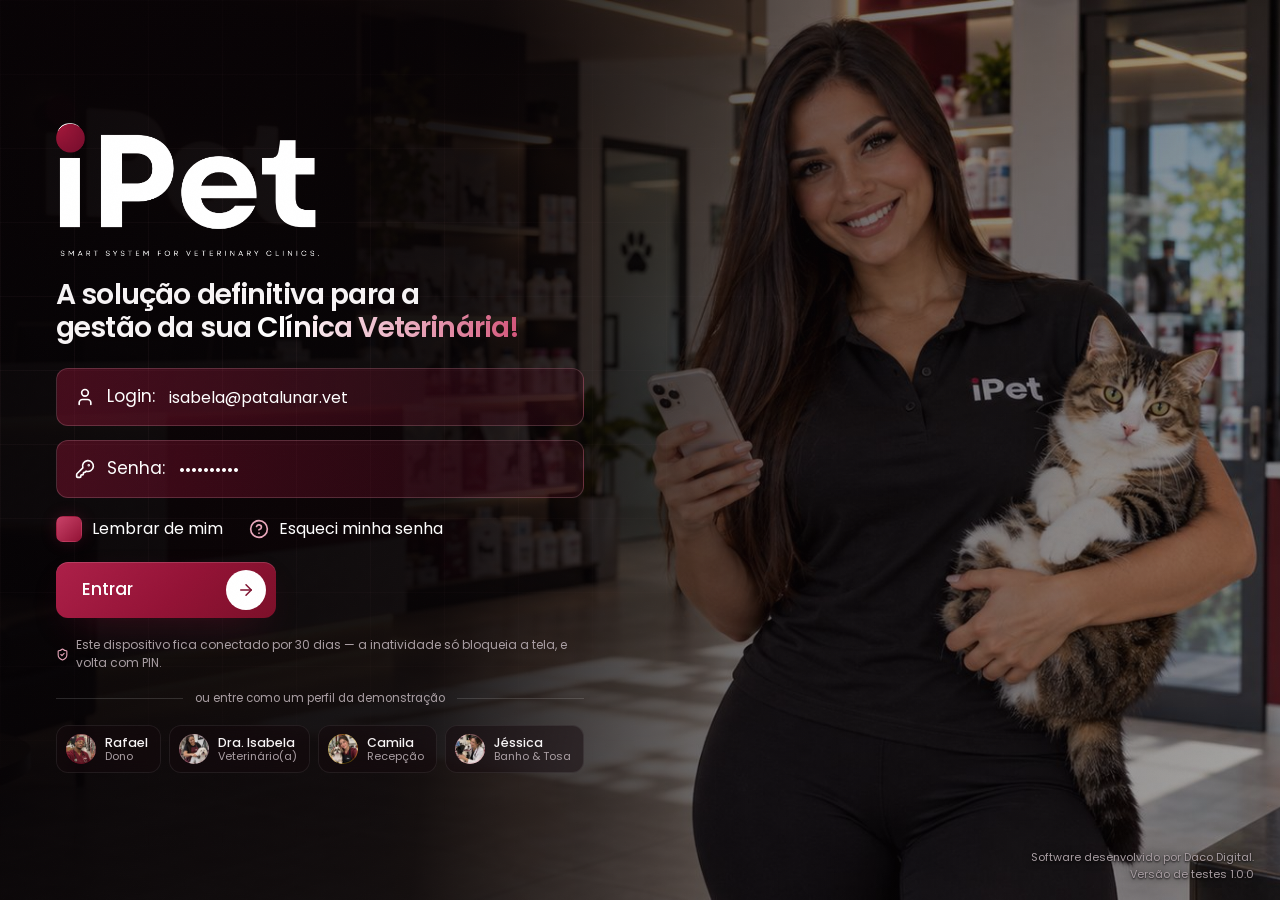
==== commit cbc13467: "Menus, conversa da internacao, robo de vacina e assistente mais preciso Co-Authored-By: Claude Opus " ====
--- a/index.html
+++ b/index.html
@@ -28,11 +28,11 @@
         }
       })();
     </script>
-    <script type="module" crossorigin src="./assets/index-C75AcHH8.js"></script>
+    <script type="module" crossorigin src="./assets/index-KkcVoB5P.js"></script>
     <link rel="modulepreload" crossorigin href="./assets/rolldown-runtime-hePW80VL.js">
-    <link rel="modulepreload" crossorigin href="./assets/icones-BrqohqyG.js">
-    <link rel="modulepreload" crossorigin href="./assets/banco-BQ0VIL_j.js">
-    <link rel="stylesheet" crossorigin href="./assets/index-Dt3aqW4U.css">
+    <link rel="modulepreload" crossorigin href="./assets/icones-BcrkAPM1.js">
+    <link rel="modulepreload" crossorigin href="./assets/banco-D-pfl53X.js">
+    <link rel="stylesheet" crossorigin href="./assets/index-Ai61D08T.css">
   </head>
   <body>
     <div id="raiz"></div>
--- a/assets/index-Ai61D08T.css
+++ b/assets/index-Ai61D08T.css
@@ -0,0 +1 @@
+._botao_1a7hz_1{border-radius:var(--r-10);letter-spacing:-.005em;white-space:nowrap;-webkit-user-select:none;user-select:none;height:38px;transition:transform var(--dur-rapida) var(--curva-saida), background var(--dur-media) var(--curva-saida), box-shadow var(--dur-media) var(--curva-saida), border-color var(--dur-media) var(--curva-saida), color var(--dur-media) var(--curva-saida), filter var(--dur-media);-webkit-tap-highlight-color:transparent;border:1px solid #0000;justify-content:center;align-items:center;gap:8px;padding:0 16px;font-size:13.5px;font-weight:500;display:inline-flex;position:relative}._botao_1a7hz_1:active:not(:disabled){transform:scale(.965)}._botao_1a7hz_1:disabled{opacity:.45;cursor:not-allowed}._primario_1a7hz_69{background:var(--gradiente-marca);color:#fff;box-shadow:inset 0 1px 0 var(--realce-5), 0 6px 20px -8px var(--marca-brilho)}._primario_1a7hz_69:hover:not(:disabled){filter:brightness(1.07);box-shadow:inset 0 1px 0 var(--realce-5), 0 10px 30px -8px #9413369e}._primario_1a7hz_69:after{content:"";border-radius:inherit;pointer-events:none;background:linear-gradient(115deg, transparent 32%, var(--realce-5) 48%, transparent 64%);opacity:0;transition:background-position .62s var(--curva-saida), opacity .18s linear;background-position:130% 0;background-size:260% 100%;position:absolute;inset:0;overflow:hidden}._primario_1a7hz_69:hover:not(:disabled):after{opacity:1;background-position:-30% 0}._secundario_1a7hz_137{background:var(--superficie-3);color:var(--texto-1);border-color:var(--borda);box-shadow:var(--realce-topo)}._secundario_1a7hz_137:hover:not(:disabled){background:var(--superficie-4);border-color:var(--borda-forte)}._contorno_1a7hz_159{color:var(--marca-texto);background:0 0;border-color:#94133659}._contorno_1a7hz_159:hover:not(:disabled){background:var(--marca-fundo);border-color:#94133699}._fantasma_1a7hz_179{color:var(--texto-2);background:0 0}._fantasma_1a7hz_179:hover:not(:disabled){background:var(--realce-2);color:var(--texto-1)}._sucesso_1a7hz_197{background:var(--sucesso-fundo);color:var(--sucesso);border-color:#2ed57340}._sucesso_1a7hz_197:hover:not(:disabled){background:#2ed57329}._emergencia_1a7hz_215{background:var(--emergencia);color:#fff;box-shadow:0 8px 26px -8px var(--emergencia-brilho)}._emergencia_1a7hz_215:hover:not(:disabled){filter:brightness(1.08)}._p_1a7hz_69{border-radius:var(--r-8);gap:6px;height:30px;padding:0 11px;font-size:12.5px}._g_1a7hz_249{border-radius:var(--r-12);height:46px;padding:0 22px;font-size:14.5px}._largo_1a7hz_263{width:100%}._soIcone_1a7hz_271{width:38px;padding:0}._soIcone_1a7hz_271._p_1a7hz_69{width:30px}._soIcone_1a7hz_271._g_1a7hz_249{width:46px}._ativo_1a7hz_293{background:var(--marca-fundo-forte);color:var(--marca-texto)}._contagem_1a7hz_303{border-radius:var(--r-pilula);background:var(--marca-500);color:#fff;min-width:17px;height:17px;box-shadow:0 0 0 2px var(--fundo);font-variant-numeric:tabular-nums;padding:0 4px;font-size:10px;font-weight:600;line-height:17px;position:absolute;top:3px;right:2px}._girando_1a7hz_337{animation:.9s linear infinite _girar_1a7hz_1}@keyframes _girar_1a7hz_1{to{transform:rotate(360deg)}}@media (width<=640px){._botao_1a7hz_1{height:40px}._p_1a7hz_69{height:32px}._soIcone_1a7hz_271{width:40px}}._cartao_ge5e2_1{isolation:isolate;border-radius:var(--r-16);border:1px solid var(--borda-sutil);background:var(--superficie-1);min-width:0;box-shadow:var(--sombra-1), var(--realce-topo);transition:border-color var(--dur-media) var(--curva-saida), transform var(--dur-media) var(--curva-saida), box-shadow var(--dur-media) var(--curva-saida);position:relative}._brilho_ge5e2_31:before{content:"";z-index:-1;border-radius:inherit;pointer-events:none;background:radial-gradient(380px circle at var(--mx,-999px) var(--my,-999px), #9413361c, transparent 45%);opacity:0;transition:opacity var(--dur-lenta) var(--curva-saida);position:absolute;inset:0}._brilho_ge5e2_31:hover:before{opacity:1}._brilho_ge5e2_31:hover{border-color:var(--borda-marca)}._destaque_ge5e2_73{background:var(--painel-marca) padding-box, var(--gradiente-borda) border-box;box-shadow:var(--realce-topo), 0 18px 48px -30px #94133680;border-color:#0000}._interativo_ge5e2_93{cursor:pointer}._interativo_ge5e2_93:hover{border-color:var(--borda-forte);box-shadow:var(--realce-topo), 0 14px 40px -24px #000000e6;transform:translateY(-2px)}._espaco0_ge5e2_115{padding:0}._espacoP_ge5e2_121{padding:12px}._espacoM_ge5e2_127{padding:20px}._espacoG_ge5e2_133{padding:28px}._cabecalho_ge5e2_141{align-items:flex-start;gap:12px;margin-bottom:16px;display:flex}._iconeCabecalho_ge5e2_153{border-radius:var(--r-10);background:var(--marca-fundo);width:34px;height:34px;color:var(--marca-texto);flex-shrink:0;place-items:center;display:grid}._textos_ge5e2_173{flex:1;min-width:0}._titulo_ge5e2_181{letter-spacing:-.01em;color:var(--texto-1);font-size:15px;font-weight:600}._descricao_ge5e2_193{color:var(--texto-3);margin-top:2px;font-size:12.5px}._acoes_ge5e2_203{flex-shrink:0;align-items:center;gap:6px;display:flex}@media (width<=640px){._espacoM_ge5e2_127{padding:16px}._espacoG_ge5e2_133{padding:20px}}._selo_sxhqd_1{border-radius:var(--r-pilula);white-space:nowrap;letter-spacing:0;border:1px solid #0000;align-items:center;gap:5px;height:22px;padding:0 8px;font-size:11.5px;font-weight:500;line-height:1;display:inline-flex}._p_sxhqd_31{gap:4px;height:18px;padding:0 6px;font-size:10.5px}._marca_sxhqd_45{color:var(--marca-texto);background:var(--marca-fundo);border-color:#94133638}._sucesso_sxhqd_55{color:var(--sucesso);background:var(--sucesso-fundo);border-color:#2ed57333}._atencao_sxhqd_65{color:var(--atencao);background:var(--atencao-fundo);border-color:#f5b30133}._info_sxhqd_75{color:var(--info);background:var(--info-fundo);border-color:#4fb3ff33}._neutro_sxhqd_85{color:var(--texto-2);background:var(--neutro-fundo);border-color:var(--borda-sutil)}._contorno_sxhqd_95{color:var(--texto-2);border-color:var(--borda-forte);background:0 0}._emergencia_sxhqd_105{color:#fff;background:var(--emergencia);border-color:#0000;font-weight:600}._ponto_sxhqd_119{background:currentColor;border-radius:50%;flex-shrink:0;width:6px;height:6px}._pulsando_sxhqd_135{animation:_pulso_sxhqd_1 1.8s var(--curva-saida) infinite;box-shadow:0 0}@keyframes _pulso_sxhqd_1{0%{box-shadow:0 0 0 0 color-mix(in srgb, currentColor 60%, transparent)}70%{box-shadow:0 0 0 6px #0000}to{box-shadow:0 0 #0000}}._envoltorio_ax9zs_1{flex-shrink:0;display:inline-block;position:relative}._avatar_ax9zs_13{letter-spacing:.01em;-webkit-user-select:none;user-select:none;border-radius:50%;place-items:center;width:100%;height:100%;font-weight:600;display:grid}._quadrado_ax9zs_35{border-radius:30%}._anel_ax9zs_43{outline:2px solid var(--marca-500);outline-offset:2px}._canal_ax9zs_53{box-shadow:0 0 0 2px var(--fundo);border-radius:50%;place-items:center;display:grid;position:absolute;bottom:-3px;right:-3px}._online_ax9zs_73{background:var(--sucesso);box-shadow:0 0 0 2px var(--fundo);border-radius:50%;position:absolute;bottom:0;right:0}._grupo_ax9zs_91{align-items:center;display:inline-flex}._itemGrupo_ax9zs_99{box-shadow:0 0 0 2px var(--superficie-1);border-radius:50%;margin-left:-8px}._itemGrupo_ax9zs_99:first-child{margin-left:0}._resto_ax9zs_115{background:var(--superficie-4);color:var(--texto-2);box-shadow:0 0 0 2px var(--superficie-1);border-radius:50%;place-items:center;margin-left:-8px;font-weight:600;display:grid}._comFoto_ax9zs_139{color:#0000;background-repeat:no-repeat}._campo_1s6cj_1{flex-direction:column;gap:6px;min-width:0;display:flex}._rotulo_1s6cj_8{color:var(--texto-2);font-size:12.5px;font-weight:500}._dica_1s6cj_14{color:var(--texto-3);font-size:12px}._erro_1s6cj_19{color:var(--atencao);font-size:12px}._caixa_1s6cj_24{border-radius:var(--r-10);border:1px solid var(--borda);background:var(--superficie-2);height:40px;transition:border-color var(--dur-media) var(--curva-saida), box-shadow var(--dur-media) var(--curva-saida), background var(--dur-media);align-items:center;gap:8px;padding:0 12px;display:flex;position:relative}._caixa_1s6cj_24:hover{border-color:var(--borda-forte)}._caixa_1s6cj_24:focus-within{background:var(--superficie-3);border-color:#94133699;box-shadow:0 0 0 4px #94133624}._p_1s6cj_48{border-radius:var(--r-8);height:32px;padding:0 10px;font-size:13px}._g_1s6cj_54{border-radius:var(--r-12);height:48px;padding:0 16px;font-size:15px}._comErro_1s6cj_61{border-color:#f5b3018c}._entrada_1s6cj_65{min-width:0;height:100%;color:var(--texto-1);background:0 0;border:0;outline:0;flex:1;font-size:13.5px}._entrada_1s6cj_65::placeholder{color:var(--texto-4)}._entrada_1s6cj_65:focus-visible{outline:none}._icone_1s6cj_82{color:var(--texto-3);flex-shrink:0}._sufixo_1s6cj_87{color:var(--texto-3);flex-shrink:0;font-size:12.5px}._area_1s6cj_93{resize:vertical;height:auto;color:var(--texto-1);outline:0;padding:10px 12px;font-size:13.5px;line-height:1.55}._area_1s6cj_93::placeholder{color:var(--texto-4)}._seletor_1s6cj_106 select{appearance:none;cursor:pointer;padding-right:18px}._seletor_1s6cj_106 option{background:var(--superficie-2);color:var(--texto-1)}._seta_1s6cj_115{color:var(--texto-3);pointer-events:none;position:absolute;right:10px}._alternadorLinha_1s6cj_123{cursor:pointer;justify-content:space-between;align-items:center;gap:16px;display:flex}._alternadorTextos_1s6cj_130{flex-direction:column;gap:2px;min-width:0;display:flex}._alternadorRotulo_1s6cj_136{color:var(--texto-1);font-size:13.5px}._alternador_1s6cj_123{border-radius:var(--r-pilula);background:var(--superficie-4);border:1px solid var(--borda);width:40px;height:23px;transition:background var(--dur-media) var(--curva-saida);flex-shrink:0;position:relative}._altP_1s6cj_150{width:32px;height:19px}._bolinha_1s6cj_154{background:var(--texto-2);width:17px;height:17px;transition:transform var(--dur-media) var(--curva-mola), background var(--dur-media);border-radius:50%;position:absolute;top:2px;left:2px}._altP_1s6cj_150 ._bolinha_1s6cj_154{width:13px;height:13px}._ligado_1s6cj_170{background:var(--marca-500);box-shadow:0 0 16px -4px var(--marca-brilho);border-color:#0000}._ligado_1s6cj_170 ._bolinha_1s6cj_154{background:#fff;transform:translate(17px)}._altP_1s6cj_150._ligado_1s6cj_170 ._bolinha_1s6cj_154{transform:translate(13px)}._caixaLinha_1s6cj_183{color:var(--texto-2);cursor:pointer;align-items:center;gap:9px;font-size:13.5px;display:inline-flex}._marcador_1s6cj_191{border:1.5px solid var(--borda-forte);background:var(--superficie-2);color:#fff;width:18px;height:18px;transition:all var(--dur-rapida);border-radius:5px;place-items:center;display:grid}._marcado_1s6cj_191{background:var(--marca-500);border-color:var(--marca-500)}._desabilitado_1s6cj_207{opacity:.5;cursor:not-allowed}@media (width<=640px){._entrada_1s6cj_65,._area_1s6cj_93{font-size:16px}._caixa_1s6cj_24{height:44px}}._abas_17x5f_1{scrollbar-width:none;-webkit-overflow-scrolling:touch;align-items:center;gap:4px;display:flex;overflow-x:auto}._abas_17x5f_1::-webkit-scrollbar{display:none}._linha_17x5f_25{border-bottom:1px solid var(--borda-sutil);gap:2px}._pilula_17x5f_35{border-radius:var(--r-10);background:var(--superficie-2);border:1px solid var(--borda-sutil);padding:3px;display:inline-flex}._aba_17x5f_1{color:var(--texto-3);transition:color var(--dur-media) var(--curva-saida);-webkit-tap-highlight-color:transparent;flex-shrink:0;font-size:13.5px;font-weight:500;position:relative}._aba_17x5f_1:hover,._ativa_17x5f_75{color:var(--texto-1)}._linha_17x5f_25 ._aba_17x5f_1{height:42px;padding:0 12px}._pilula_17x5f_35 ._aba_17x5f_1{height:30px;padding:0 12px;font-size:12.5px}._conteudo_17x5f_103{z-index:1;align-items:center;gap:7px;display:inline-flex;position:relative}._indicador_17x5f_119{z-index:0;position:absolute}._linha_17x5f_25 ._indicador_17x5f_119{background:var(--marca-400);height:2px;box-shadow:0 0 12px var(--marca-brilho);border-radius:2px;bottom:-1px;left:8px;right:8px}._pilula_17x5f_35 ._indicador_17x5f_119{border-radius:var(--r-8);background:var(--superficie-4);box-shadow:inset 0 1px 0 var(--realce-3), 0 2px 8px #0006;inset:0}._contagem_17x5f_163{border-radius:var(--r-pilula);background:var(--superficie-4);min-width:18px;height:18px;color:var(--texto-2);text-align:center;font-variant-numeric:tabular-nums;padding:0 5px;font-size:10.5px;line-height:18px}._ativa_17x5f_75 ._contagem_17x5f_163{background:var(--marca-fundo-forte);color:var(--marca-texto)}._camada_jsumw_1{z-index:var(--z-modal);place-items:center;display:grid;position:fixed;inset:0}._fundo_jsumw_17{background:var(--veu-sobreposicao);-webkit-backdrop-filter:blur(6px);position:absolute;inset:0}._modal_jsumw_33,._gaveta_jsumw_35{border:1px solid var(--borda);background:radial-gradient(120% 60% at 50% -10%, #9413361a, transparent 60%), var(--superficie-1);max-height:calc(100dvh - 48px);box-shadow:var(--realce-topo), var(--sombra-3);flex-direction:column;display:flex;position:relative}._modal_jsumw_33{border-radius:var(--r-20)}._gaveta_jsumw_35{border-radius:var(--r-20) 0 0 var(--r-20);border-right:0;max-height:100dvh;position:absolute;top:0;bottom:0;right:0}._esquerda_jsumw_89{border-radius:0 var(--r-20) var(--r-20) 0;border-right:1px solid var(--borda);border-left:0;left:0;right:auto}._folha_jsumw_105{border-radius:var(--r-24) var(--r-24) 0 0;border:1px solid var(--borda);max-height:92dvh;padding-bottom:env(safe-area-inset-bottom);border-bottom:0;position:absolute;inset:auto 0 0;width:100%!important}._alca_jsumw_133{background:var(--borda-forte);border-radius:4px;flex-shrink:0;width:40px;height:4px;margin:8px auto 0}._cabecalho_jsumw_151{flex-shrink:0;align-items:flex-start;gap:12px;padding:18px 18px 12px 22px;display:flex}._textos_jsumw_165{flex:1;min-width:0;padding-top:4px}._titulo_jsumw_175{font-size:17px;font-weight:600}._descricao_jsumw_183{color:var(--texto-3);margin-top:3px;font-size:13px}._fecharSolto_jsumw_193{z-index:2;position:absolute;top:12px;right:12px}._corpo_jsumw_207{flex:1;min-height:0;padding:4px 22px 22px;overflow-y:auto}._rodape_jsumw_221{border-top:1px solid var(--borda-sutil);flex-shrink:0;justify-content:flex-end;gap:8px;padding:14px 22px;display:flex}@media (width<=640px){._corpo_jsumw_207{padding:4px 16px 18px}._cabecalho_jsumw_151{padding:12px 12px 8px 16px}._rodape_jsumw_221{padding:12px 16px}._rodape_jsumw_221>*{flex:1}}._kpi_50kiq_1{flex-direction:column;gap:10px;display:flex}._topo_50kiq_13{justify-content:space-between;align-items:center;gap:8px;display:flex}._rotulo_50kiq_27{color:var(--texto-3);font-size:12.5px;font-weight:500}._icone_50kiq_39{border-radius:var(--r-8);background:var(--marca-fundo);width:28px;height:28px;color:var(--marca-texto);place-items:center;display:grid}._meio_50kiq_59{justify-content:space-between;align-items:flex-end;gap:8px;display:flex}._valor_50kiq_73{letter-spacing:-.03em;color:var(--texto-1);white-space:nowrap;font-size:26px;font-weight:600;line-height:1.1}._mini_50kiq_91{flex-shrink:0}._base_50kiq_99{flex-wrap:wrap;align-items:center;gap:8px;display:flex}._variacao_50kiq_113{border-radius:var(--r-pilula);font-variant-numeric:tabular-nums;align-items:center;gap:2px;height:20px;padding:0 6px 0 4px;font-size:11.5px;font-weight:600;display:inline-flex}._bom_50kiq_135{color:var(--sucesso);background:var(--sucesso-fundo)}._ruim_50kiq_143{color:var(--atencao);background:var(--atencao-fundo)}._comparacao_50kiq_153{color:var(--texto-3);font-size:12px}@media (width<=640px){._valor_50kiq_73{font-size:22px}}._cabecalhoPagina_wyfg8_3{flex-direction:column;gap:18px;margin-bottom:24px;display:flex}._linhaCabecalho_wyfg8_15{align-items:center;gap:16px;min-width:0;display:flex}._textosCabecalho_wyfg8_27{flex:1;min-width:0}._tituloPagina_wyfg8_39{letter-spacing:-.03em;color:var(--texto-1);font-size:26px;font-weight:600;line-height:1.2}._descricaoPagina_wyfg8_53{color:var(--texto-3);max-width:68ch;margin-top:4px;font-size:13.5px}._ilustracaoCabecalho_wyfg8_65{flex-shrink:0}._acoesCabecalho_wyfg8_71{flex-wrap:wrap;flex-shrink:0;align-items:center;gap:8px;display:flex}@media (width<=767px){._cabecalhoPagina_wyfg8_3{gap:12px;margin-bottom:16px}._linhaCabecalho_wyfg8_15{flex-wrap:wrap;gap:10px}._tituloPagina_wyfg8_39{font-size:21px}._descricaoPagina_wyfg8_53{-webkit-line-clamp:2;line-clamp:2;-webkit-box-orient:vertical;display:-webkit-box;overflow:hidden}._ilustracaoCabecalho_wyfg8_65{display:none}._acoesCabecalho_wyfg8_71{width:100%}}._vazio_wyfg8_145{text-align:center;flex-direction:column;align-items:center;gap:6px;padding:40px 24px;display:flex}._vazioCompacto_wyfg8_161{padding:20px 16px}._tituloVazio_wyfg8_167{margin-top:10px;font-size:15px;font-weight:600}._descricaoVazio_wyfg8_177{max-width:360px;color:var(--texto-3);font-size:13px}._acaoVazio_wyfg8_187{margin-top:12px}._tabelaRolagem_wyfg8_197{-webkit-overflow-scrolling:touch;width:100%;overflow-x:auto}._tabela_wyfg8_197{border-collapse:separate;border-spacing:0;width:100%;font-size:13px}._tabela_wyfg8_197 th{z-index:1;text-align:left;letter-spacing:.02em;color:var(--texto-3);background:var(--superficie-1);border-bottom:1px solid var(--borda-sutil);white-space:nowrap;padding:10px 14px;font-size:11.5px;font-weight:500;position:sticky;top:0}._tabela_wyfg8_197 td{border-bottom:1px solid var(--borda-sutil);color:var(--texto-2);vertical-align:middle;padding:12px 14px}._tabela_wyfg8_197 tbody tr{transition:background var(--dur-rapida)}._tabela_wyfg8_197 tbody tr:hover td{background:var(--realce-1)}._tabela_wyfg8_197 tbody tr:last-child td{border-bottom:0}._densa_wyfg8_277 td,._densa_wyfg8_277 th{padding:8px 12px}._progresso_wyfg8_293{border-radius:var(--r-pilula);background:var(--superficie-4);width:100%;overflow:hidden}._barraProgresso_wyfg8_305{border-radius:inherit;height:100%}._esqueleto_wyfg8_317{background:linear-gradient(90deg, var(--superficie-3) 0%, var(--superficie-4) 50%, var(--superficie-3) 100%);background-size:200% 100%;animation:1.6s linear infinite _brilho-deslizando_wyfg8_1;display:block}._divisor_wyfg8_333{color:var(--texto-3);letter-spacing:.06em;text-transform:uppercase;align-items:center;gap:12px;margin:16px 0;font-size:11.5px;font-weight:500;display:flex}._divisor_wyfg8_333:before,._divisor_wyfg8_333:after{content:"";background:var(--borda-sutil);flex:1;height:1px}._menu_wyfg8_373{display:inline-flex;position:relative}._listaMenu_wyfg8_381{z-index:var(--z-gaveta);border-radius:var(--r-12);border:1px solid var(--borda);background:var(--superficie-vidro);-webkit-backdrop-filter:blur(18px)saturate(140%);box-shadow:var(--realce-topo), var(--sombra-2);transform-origin:100% 0;padding:5px;position:absolute;top:calc(100% + 6px);right:0}._menuEsquerda_wyfg8_413{transform-origin:0 0;left:0;right:auto}@media (width<=767px){._listaMenu_wyfg8_381{min-width:176px;max-width:calc(100vw - 28px);width:auto!important}._menuEsquerda_wyfg8_413{transform-origin:100% 0;left:auto;right:0}}._itemMenu_wyfg8_451{border-radius:var(--r-8);width:100%;color:var(--texto-2);text-align:left;align-items:center;gap:10px;padding:8px 10px;font-size:13px;display:flex}._itemMenu_wyfg8_451:hover:not(:disabled){background:var(--realce-3);color:var(--texto-1)}._itemMenu_wyfg8_451:disabled{opacity:.4}._itemDestrutivo_wyfg8_487:hover:not(:disabled){color:var(--atencao)}._textosItemMenu_wyfg8_493{flex-direction:column;display:flex}._textosItemMenu_wyfg8_493 small{color:var(--texto-3);font-size:11.5px}._separadorMenu_wyfg8_509{background:var(--borda-sutil);height:1px;margin:4px 6px}._tooltipGrafico_wyfg8_523{border-radius:var(--r-10);border:1px solid var(--borda);background:var(--superficie-vidro);-webkit-backdrop-filter:blur(12px);backdrop-filter:blur(12px);min-width:150px;box-shadow:var(--sombra-2);padding:10px 12px;font-size:12px}._tooltipTitulo_wyfg8_543{color:var(--texto-3);margin-bottom:6px;font-size:11.5px}._tooltipLinha_wyfg8_553{color:var(--texto-2);align-items:center;gap:8px;padding:2px 0;display:flex}._tooltipLinha_wyfg8_553 strong{color:var(--texto-1);font-variant-numeric:tabular-nums;margin-left:auto;font-weight:600}._tooltipCor_wyfg8_579{border-radius:2px;width:8px;height:8px}._tooltipNome_wyfg8_589{white-space:nowrap}._celebracao_1lcm2_2{z-index:var(--z-aviso);pointer-events:none;position:fixed;top:42%;left:50%}._celebracao_1lcm2_2 i{opacity:0;animation:_soltar-pata_1lcm2_1 1.4s var(--curva-saida) forwards;background-repeat:no-repeat;background-size:contain;display:block;position:absolute}@keyframes _soltar-pata_1lcm2_1{0%{opacity:0;transform:translate(0,0)rotate(0)scale(.4)}18%{opacity:.95}70%{opacity:.9}to{transform:translate3d(var(--x), calc(var(--y) + 150px), 0) rotate(var(--giro)) scale(1);opacity:0}}._captura_nsgbp_1{flex-direction:column;gap:10px;display:flex}._palco_nsgbp_8{aspect-ratio:1;border-radius:var(--r-16);border:1px solid var(--borda-sutil);background:var(--superficie-3);align-self:center;width:100%;max-width:320px;position:relative;overflow:hidden}._video_nsgbp_19{object-fit:cover;width:100%;height:100%;transform:scaleX(-1)}._videoApagado_nsgbp_26{opacity:0}._previa_nsgbp_29{object-fit:cover;width:100%;height:100%;display:block}._aviso_nsgbp_35{text-align:center;flex-direction:column;justify-content:center;align-items:center;gap:7px;padding:20px;display:flex;position:absolute;inset:0}._aviso_nsgbp_35 svg{color:var(--marca-texto)}._aviso_nsgbp_35 strong{color:var(--texto-1);font-size:13.5px;font-weight:600}._aviso_nsgbp_35 small{color:var(--texto-3);font-size:11.5px;line-height:1.45}._mira_nsgbp_60{pointer-events:none;border:2px dashed #ffffff8c;border-radius:50%;position:absolute;inset:12%}._seletorCamera_nsgbp_68{border-radius:var(--r-8);border:1px solid var(--borda-sutil);background:var(--superficie-2);width:100%;max-width:320px;color:var(--texto-1);font-family:var(--fonte);align-self:center;padding:7px 10px;font-size:12.5px}._acoes_nsgbp_81{flex-wrap:wrap;justify-content:center;gap:8px;display:flex}._principal_nsgbp_87,._secundario_nsgbp_88,._fantasma_nsgbp_89{border-radius:var(--r-10);cursor:pointer;align-items:center;gap:6px;padding:8px 14px;font-size:12.5px;font-weight:500;display:inline-flex}._principal_nsgbp_87{background:var(--gradiente-marca);color:var(--texto-sobre-cor);box-shadow:0 6px 20px -10px var(--marca-brilho);border:1px solid #0000}._principal_nsgbp_87:disabled{opacity:.6;cursor:default}._secundario_nsgbp_88{border:1px solid var(--borda-sutil);background:var(--superficie-2);color:var(--texto-2)}._secundario_nsgbp_88:hover{border-color:var(--borda-marca);color:var(--marca-texto)}._fantasma_nsgbp_89{color:var(--texto-3);background:0 0;border:0}._barra_1kugf_5{left:50%;bottom:calc(22px + env(safe-area-inset-bottom,0px));z-index:57;border-radius:var(--r-pilula);border:1px solid color-mix(in srgb, var(--sucesso) 40%, transparent);background:var(--superficie-1);max-width:min(420px,100vw - 32px);box-shadow:var(--sombra-3);text-align:left;cursor:pointer;-webkit-tap-highlight-color:transparent;align-items:center;gap:11px;padding:9px 14px 9px 10px;font-family:inherit;display:flex;position:fixed;transform:translate(-50%)}._barra_1kugf_5:hover{border-color:color-mix(in srgb, var(--sucesso) 70%, transparent)}._pulso_1kugf_30{background:var(--sucesso);border-radius:50%;flex-shrink:0;width:9px;height:9px;position:relative}._pulso_1kugf_30:after{content:"";border:2px solid var(--sucesso);opacity:0;border-radius:50%;animation:1.8s ease-out infinite _pulsarAtendimento_1kugf_1;position:absolute;inset:-5px}@keyframes _pulsarAtendimento_1kugf_1{0%{opacity:.7;transform:scale(.7)}to{opacity:0;transform:scale(1.4)}}[data-movimento=reduzido] ._pulso_1kugf_30:after{animation:none}._textos_1kugf_61{flex-direction:column;flex:1;min-width:0;display:flex}._textos_1kugf_61 strong{color:var(--texto-1);text-overflow:ellipsis;white-space:nowrap;font-size:13px;font-weight:600;overflow:hidden}._textos_1kugf_61 small{color:var(--texto-3);text-overflow:ellipsis;white-space:nowrap;font-size:11px;overflow:hidden}._iconeBarra_1kugf_82{color:var(--sucesso);flex-shrink:0}._seta_1kugf_86{color:var(--texto-4);flex-shrink:0}@media (width<=720px){._barra_1kugf_5{bottom:calc(86px + env(safe-area-inset-bottom,0px));max-width:none;left:16px;right:16px;transform:none}}._camada_iaz49_19{z-index:var(--z-modal);display:block;position:fixed;inset:0}._fundo_iaz49_33{background:var(--fundo);position:absolute;inset:0}._painel_iaz49_45{background:var(--superficie-1);border:0;border-radius:0;flex-direction:column;width:100%;height:100dvh;max-height:100dvh;display:flex;position:relative;overflow:hidden}._alca_iaz49_71{background:var(--borda-forte);border-radius:999px;align-self:center;width:38px;height:4px;margin:8px 0 2px}._topo_iaz49_93{border-bottom:1px solid var(--borda-sutil);align-items:center;gap:12px;padding:14px 16px 12px;display:flex}._identidade_iaz49_109{flex:1;min-width:0}._identidade_iaz49_109 h2{letter-spacing:-.02em;color:var(--texto-1);white-space:nowrap;text-overflow:ellipsis;margin:0;font-size:18px;font-weight:600;overflow:hidden}._identidade_iaz49_109 p{color:var(--texto-3);white-space:nowrap;text-overflow:ellipsis;margin:1px 0 0;font-size:12.5px;overflow:hidden}._selosTopo_iaz49_155{flex-shrink:0;align-items:center;gap:8px;display:flex}._fecharTopo_iaz49_169{border-radius:var(--r-10);width:34px;height:34px;color:var(--texto-3);transition:background var(--dur-rapida), color var(--dur-rapida);place-items:center;display:grid}._fecharTopo_iaz49_169:hover{background:var(--superficie-3);color:var(--texto-1)}._manejo_iaz49_201{background:var(--atencao-fundo);color:var(--atencao);border-bottom:1px solid #ffc23340;align-items:center;gap:7px;margin:0;padding:8px 16px;font-size:12.5px;font-weight:500;display:flex}._abas_iaz49_231{border-bottom:1px solid var(--borda-sutil);gap:2px;padding:0 10px;display:flex}._aba_iaz49_231{height:44px;color:var(--texto-3);transition:color var(--dur-rapida);align-items:center;gap:7px;padding:0 14px;font-size:13.5px;font-weight:500;display:inline-flex;position:relative}._aba_iaz49_231:hover{color:var(--texto-2)}._abaAtiva_iaz49_275{color:var(--texto-1)}._abaAtiva_iaz49_275:after{content:"";background:var(--gradiente-marca-claro);border-radius:2px 2px 0 0;height:2px;position:absolute;bottom:-1px;left:12px;right:12px}._contagemAba_iaz49_303{background:var(--marca-500);color:#fff;text-align:center;border-radius:999px;min-width:18px;height:18px;padding:0 5px;font-size:10.5px;font-weight:600;line-height:18px}._rolagem_iaz49_333{flex:1;min-height:0;overflow-y:auto}._corpoAba_iaz49_345{flex-direction:column;gap:14px;padding:16px;display:flex}._tituloBloco_iaz49_361{letter-spacing:.08em;text-transform:uppercase;color:var(--texto-4);margin:4px 0 -4px;font-size:11px;font-weight:600}._tituloBloco_iaz49_361+section,._tituloBloco_iaz49_361+p{margin-top:0}._duasColunas_iaz49_387{grid-template-columns:repeat(2,minmax(0,1fr));gap:12px;display:grid}._blocoVitais_iaz49_403{border-radius:var(--r-12);border:1px solid var(--borda-sutil);background:var(--superficie-2);grid-template-columns:repeat(4,minmax(0,1fr));gap:10px;padding:12px;display:grid}._blocoListas_iaz49_423,._blocoFicha_iaz49_425,._blocoPrescricao_iaz49_427,._blocoComanda_iaz49_429{border-radius:var(--r-12);border:1px solid var(--borda-sutil);background:var(--superficie-2);flex-direction:column;gap:10px;padding:12px;display:flex}._lista_iaz49_449{flex-direction:column;gap:6px;display:flex}._rotuloLista_iaz49_461{letter-spacing:.06em;text-transform:uppercase;color:var(--texto-3);font-size:11px;font-weight:600}._etiquetas_iaz49_477{flex-wrap:wrap;gap:6px;display:flex}._etiqueta_iaz49_477{border:1px solid var(--borda);background:var(--superficie-3);height:26px;color:var(--texto-2);border-radius:999px;align-items:center;gap:5px;padding:0 4px 0 10px;font-size:12px;display:inline-flex}._etiqueta_iaz49_477 button{width:18px;height:18px;color:var(--texto-4);transition:background var(--dur-rapida), color var(--dur-rapida);border-radius:50%;place-items:center;display:grid}._etiqueta_iaz49_477 button:hover{background:var(--marca-fundo-forte);color:#fff}._novaEtiqueta_iaz49_545{border:1px dashed var(--borda);background:0 0;border-radius:999px;align-items:center;gap:4px;height:26px;padding:0 6px 0 10px;display:inline-flex}._novaEtiqueta_iaz49_545 input{width:108px;color:var(--texto-1);font-family:var(--fonte);background:0 0;border:0;font-size:12px}._novaEtiqueta_iaz49_545 input:focus{outline:none}._novaEtiqueta_iaz49_545 input::placeholder{color:var(--texto-4)}._novaEtiqueta_iaz49_545 button{background:var(--marca-500);color:#fff;border-radius:50%;place-items:center;width:18px;height:18px;display:grid}._rodapeFicha_iaz49_613{color:var(--texto-4);margin:0;font-size:11.5px}._linhaPrescricao_iaz49_629{border-radius:var(--r-8);background:var(--superficie-3);color:var(--texto-2);align-items:center;gap:10px;padding:8px 10px;font-size:12.5px;display:flex}._linhaPrescricao_iaz49_629 span{flex:1;min-width:0}._linhaPrescricao_iaz49_629 strong{color:var(--texto-1)}._linhaPrescricao_iaz49_629 button{color:var(--texto-4);transition:color var(--dur-rapida)}._linhaPrescricao_iaz49_629 button:hover{color:var(--emergencia)}._novaPrescricao_iaz49_679{grid-template-columns:minmax(0,1.6fr) minmax(0,1fr) minmax(0,.9fr) minmax(0,1fr) minmax(0,1fr) auto;align-items:end;gap:8px;display:grid}._fechoProntuario_iaz49_693{justify-content:space-between;align-items:flex-end;gap:12px;display:flex}._buscaComanda_iaz49_711{align-items:center;display:flex;position:relative}._buscaComanda_iaz49_711 input{border-radius:var(--r-10);background:var(--campo-claro);width:100%;height:40px;color:var(--campo-claro-texto);font-family:var(--fonte);border:1px solid #0000;padding:0 14px 0 38px;font-size:13.5px}._buscaComanda_iaz49_711 input::placeholder{color:var(--campo-claro-marca)}._buscaComanda_iaz49_711 input:focus{background:var(--campo-claro-foco);border-color:var(--marca-400);outline:none}._lupaComanda_iaz49_759{color:var(--campo-claro-marca);pointer-events:none;position:absolute;left:13px}._atalhos_iaz49_773,._achados_iaz49_775{flex-wrap:wrap;gap:8px;display:flex}._atalho_iaz49_773{border-radius:var(--r-10);border:1px solid var(--borda-sutil);background:var(--superficie-2);text-align:left;transition:transform var(--dur-media) var(--curva-saida), border-color var(--dur-media), background var(--dur-media);flex-direction:column;gap:1px;padding:9px 13px;display:flex}._atalho_iaz49_773:hover{border-color:var(--borda-marca);background:var(--superficie-3);transform:translateY(-2px)}._atalho_iaz49_773 span{color:var(--texto-1);font-size:12.5px;font-weight:500}._atalho_iaz49_773 small{color:var(--texto-3);font-size:11.5px}._achado_iaz49_775{border-radius:var(--r-10);border:1px solid var(--borda-sutil);background:var(--superficie-2);width:100%;color:var(--texto-3);text-align:left;transition:border-color var(--dur-rapida), background var(--dur-rapida);align-items:center;gap:10px;padding:10px 12px;display:flex}._achado_iaz49_775:hover{border-color:var(--borda-marca);background:var(--superficie-3);color:var(--marca-texto)}._nomeAchado_iaz49_885{min-width:0;color:var(--texto-1);flex:1;font-size:13px}._precoAchado_iaz49_897{color:var(--texto-2);white-space:nowrap;font-size:13px;font-weight:600}._comandaVazia_iaz49_911{text-align:center;color:var(--texto-4);margin:0;padding:10px 0;font-size:12.5px}._tituloComanda_iaz49_927{color:var(--texto-3);justify-content:space-between;align-items:center;gap:8px;font-size:12px;display:flex}._linhaComanda_iaz49_945{border-top:1px solid var(--borda-sutil);grid-template-columns:minmax(0,1fr) auto auto auto;align-items:center;gap:10px;padding:7px 0;display:grid}._nomeLinha_iaz49_961{color:var(--texto-1);text-overflow:ellipsis;white-space:nowrap;font-size:13px;overflow:hidden}._quantidade_iaz49_975{align-items:center;gap:2px;display:inline-flex}._quantidade_iaz49_975 button{border-radius:var(--r-6);border:1px solid var(--borda-sutil);background:var(--superficie-3);width:24px;height:24px;color:var(--texto-2);place-items:center;display:grid}._quantidade_iaz49_975 button:hover{border-color:var(--borda-forte);color:var(--texto-1)}._quantidade_iaz49_975 b{text-align:center;font-variant-numeric:tabular-nums;min-width:26px;font-size:13px}._valorLinha_iaz49_1025{color:var(--texto-1);font-variant-numeric:tabular-nums;white-space:nowrap;font-size:13px;font-weight:600}._tirarLinha_iaz49_1039{color:var(--texto-4);transition:color var(--dur-rapida)}._tirarLinha_iaz49_1039:hover{color:var(--emergencia)}._totalComanda_iaz49_1055{border-top:1px solid var(--borda);color:var(--texto-3);justify-content:space-between;align-items:baseline;padding-top:10px;font-size:12.5px;display:flex}._totalComanda_iaz49_1055 strong{letter-spacing:-.02em;color:var(--texto-1);font-size:19px;font-weight:600}._fechoComanda_iaz49_1087{justify-content:space-between;align-items:center;gap:12px;display:flex}._notaComanda_iaz49_1099{color:var(--texto-4);margin:0;font-size:11.5px}._rodape_iaz49_613{border-top:1px solid var(--borda-sutil);background:var(--superficie-solida-1);justify-content:space-between;align-items:center;gap:12px;padding:12px 16px;display:flex}._resumoRodape_iaz49_1133{color:var(--texto-3);font-size:12.5px}@media (width<=767px){._camada_iaz49_19{place-items:end stretch;padding:0}._painel_iaz49_45{border-radius:var(--r-20) var(--r-20) 0 0;width:100%;max-height:94dvh;padding-bottom:env(safe-area-inset-bottom,0px);border-bottom:0}._blocoVitais_iaz49_403{grid-template-columns:repeat(2,minmax(0,1fr))}._tituloBloco_iaz49_361{letter-spacing:.08em;text-transform:uppercase;color:var(--texto-4);margin:4px 0 -4px;font-size:11px;font-weight:600}._tituloBloco_iaz49_361+section,._tituloBloco_iaz49_361+p{margin-top:0}._duasColunas_iaz49_387{grid-template-columns:minmax(0,1fr)}._novaPrescricao_iaz49_679{grid-template-columns:repeat(2,minmax(0,1fr))}._novaPrescricao_iaz49_679>:first-child,._novaPrescricao_iaz49_679>:last-child{grid-column:1/-1}._fechoProntuario_iaz49_693,._fechoComanda_iaz49_1087{flex-direction:column;align-items:stretch}._abas_iaz49_231{padding:0 6px}._aba_iaz49_231{flex:1;justify-content:center;padding:0 6px}}._botaoFicha_iaz49_1259{border-radius:var(--r-pilula);border:1px solid var(--borda);background:var(--superficie-2);height:32px;color:var(--texto-2);white-space:nowrap;transition:border-color var(--dur-rapida), background var(--dur-rapida), color var(--dur-rapida);align-items:center;gap:6px;padding:0 11px;font-size:12.5px;font-weight:500;display:inline-flex}._botaoFicha_iaz49_1259:hover{border-color:var(--borda-marca);background:var(--superficie-3);color:var(--marca-texto)}._historico_iaz49_1307{z-index:2;background:var(--superficie-1);flex-direction:column;display:flex;position:absolute;inset:0}._topoHistorico_iaz49_1325{border-bottom:1px solid var(--borda-sutil);align-items:center;gap:12px;padding:12px 16px;display:flex}._voltarHistorico_iaz49_1339{color:var(--marca-texto);align-items:center;gap:7px;font-size:13px;font-weight:500;display:inline-flex}._voltarHistorico_iaz49_1339:hover{color:var(--marca-texto-forte)}._tituloHistorico_iaz49_1361{color:var(--texto-3);margin-left:auto;font-size:13px}._secoesHistorico_iaz49_1373{scrollbar-width:none;border-bottom:1px solid var(--borda-sutil);gap:6px;padding:10px 16px;display:flex;overflow-x:auto}._secoesHistorico_iaz49_1373::-webkit-scrollbar{display:none}._secao_iaz49_1395{border-radius:var(--r-pilula);border:1px solid var(--borda-sutil);background:var(--superficie-2);height:30px;color:var(--texto-3);transition:border-color var(--dur-rapida), color var(--dur-rapida);flex-shrink:0;align-items:center;gap:6px;padding:0 11px;font-size:12.5px;display:inline-flex}._secao_iaz49_1395:hover{border-color:var(--borda);color:var(--texto-2)}._secao_iaz49_1395 i{color:var(--texto-4);font-size:11px;font-style:normal;font-weight:600}._secaoAtiva_iaz49_1447{background:var(--gradiente-marca);border-color:var(--borda-marca);color:#fff}._secaoAtiva_iaz49_1447 i{color:var(--texto-sobre-cor)}._corpoHistorico_iaz49_1465{flex-direction:column;flex:1;gap:8px;min-height:0;padding:14px 16px 20px;display:flex;overflow-y:auto}._listaHistorico_iaz49_1485{flex-direction:column;display:flex}._linhaHistorico_iaz49_1495{border-bottom:1px solid var(--borda-sutil);grid-template-columns:minmax(0,1fr) auto;align-items:center;gap:4px 12px;padding:10px 0;display:grid}._principalHistorico_iaz49_1511{color:var(--texto-1);text-overflow:ellipsis;white-space:nowrap;grid-column:1;font-size:13.5px;font-weight:500;overflow:hidden}._principalHistorico_iaz49_1511 em{color:var(--texto-3);font-style:normal;font-weight:400}._secundarioHistorico_iaz49_1539{color:var(--texto-3);grid-area:2/1;font-size:12px}._valorHistorico_iaz49_1551{color:var(--texto-1);font-variant-numeric:tabular-nums;grid-area:1/2/span 2;font-size:13.5px;font-weight:600}._linhaHistorico_iaz49_1495>span:last-child,._linhaHistorico_iaz49_1495>strong{justify-self:end}._linhaHistorico_iaz49_1495 .selo,._linhaHistorico_iaz49_1495>:last-child:not(._secundarioHistorico_iaz49_1539){grid-area:1/2/span 2}._atendimentoAntigo_iaz49_1591{border-radius:var(--r-10);border:1px solid var(--borda-sutil);background:var(--superficie-2);overflow:hidden}._cabecaAntigo_iaz49_1603{text-align:left;width:100%;color:var(--texto-3);transition:background var(--dur-rapida);grid-template-columns:auto minmax(0,1fr) auto auto;align-items:center;gap:10px;padding:10px 12px;display:grid}._cabecaAntigo_iaz49_1603:hover{background:var(--superficie-3)}._dataAntigo_iaz49_1631{font-variant-numeric:tabular-nums;color:var(--texto-4);font-size:12px}._resumoAntigo_iaz49_1641{color:var(--texto-1);text-overflow:ellipsis;white-space:nowrap;font-size:13px;overflow:hidden}._vetAntigo_iaz49_1655{color:var(--marca-texto);font-size:12px}._setaAberta_iaz49_1663{transform:rotate(180deg)}._detalheAntigo_iaz49_1669{border-top:1px solid var(--borda-sutil);flex-direction:column;gap:5px;padding:2px 12px 12px;display:flex}._detalheAntigo_iaz49_1669 p{color:var(--texto-2);margin:0;font-size:12.5px;line-height:1.5}._detalheAntigo_iaz49_1669 b{color:var(--texto-3);font-weight:600}._nadaHistorico_iaz49_1717{text-align:center;color:var(--texto-4);margin:0;padding:26px 0;font-size:13px}._curva_iaz49_1735{flex-direction:column;gap:10px;display:flex}._cabecalhoCurva_iaz49_1745{flex-wrap:wrap;justify-content:space-between;align-items:baseline;gap:12px;display:flex}._pesoAtual_iaz49_1759{color:var(--texto-3);align-items:baseline;gap:6px;font-size:13px;display:flex}._pesoAtual_iaz49_1759 b{letter-spacing:-.02em;color:var(--texto-1);font-size:26px;font-weight:700}._pesoAtual_iaz49_1759 small{color:var(--texto-4);font-size:11.5px}._variacaoCurva_iaz49_1793{border-radius:var(--r-pilula);background:var(--superficie-3);color:var(--texto-2);align-items:center;gap:5px;padding:4px 10px;font-size:12px;font-weight:600;display:inline-flex}._variacaoAlerta_iaz49_1815{background:var(--atencao-fundo);color:var(--atencao)}._svgCurva_iaz49_1823{width:100%;height:auto;display:block}._grade_iaz49_1833{stroke:var(--borda-sutil);stroke-width:1px;stroke-dasharray:3 5}._rotuloEixo_iaz49_1843{font-size:9.5px;font-family:var(--fonte);fill:var(--texto-4)}._rotuloFaixa_iaz49_1853{font-size:9px;font-family:var(--fonte);fill:var(--sucesso)}._rotuloPonto_iaz49_1863{font-size:10px;font-family:var(--fonte);fill:var(--texto-3);font-weight:600}._rotuloPontoForte_iaz49_1875{fill:var(--texto-1);font-size:11.5px}._legendaCurva_iaz49_1883{color:var(--texto-3);margin:0;font-size:12px;line-height:1.5}._avisoCurva_iaz49_1895{color:var(--atencao);font-weight:600}._semDado_1qwep_17{color:var(--texto-3);margin:4px 0 0;font-size:13px;line-height:1.5}._statusAtraso_1qwep_35{color:var(--atencao)}._statusEmDia_1qwep_41{color:var(--sucesso)}._listaPets_1qwep_53{flex-direction:column;gap:14px;display:flex}._topoListaPets_1qwep_65{color:var(--texto-3);justify-content:space-between;align-items:center;gap:12px;font-size:12.5px;display:flex}._topoListaPets_1qwep_65>span{align-items:center;gap:7px;display:inline-flex}._cartaoPet_1qwep_93,._cartaoPetAtivo_1qwep_95{border-radius:var(--r-16);border:1px solid var(--borda-sutil);background:var(--vidro);-webkit-backdrop-filter:var(--vidro-desfoque);backdrop-filter:var(--vidro-desfoque);box-shadow:var(--sombra-2), var(--realce-topo);cursor:pointer;transition:border-color var(--dur-media), box-shadow var(--dur-media);flex-direction:column;gap:14px;padding:18px 20px;display:flex}._cartaoPet_1qwep_93:hover{border-color:var(--borda)}._cartaoPetAtivo_1qwep_95{border-color:var(--borda-marca);box-shadow:var(--sombra-2), var(--brilho-marca)}._topoPet_1qwep_141{flex-wrap:wrap;align-items:center;gap:14px;display:flex}._textosPet_1qwep_153{flex:1;min-width:0}._textosPet_1qwep_153 h3{letter-spacing:-.01em;color:var(--texto-1);margin:0;font-size:20px;font-weight:600}._textosPet_1qwep_153 p{color:var(--texto-3);margin:2px 0 0;font-size:12.5px}._selosPet_1qwep_185{flex-wrap:wrap;gap:6px;display:flex}._alertaManejo_1qwep_197{border-radius:var(--r-10);background:var(--atencao-fundo);color:var(--atencao);border:1px solid #f5b3016b;align-items:flex-start;gap:10px;margin:0;padding:11px 14px;font-size:13px;font-weight:500;line-height:1.45;display:flex}._alertaManejo_1qwep_197 svg{flex-shrink:0;margin-top:1px}._corpoPet_1qwep_235{grid-template-columns:minmax(0,1.05fr) minmax(0,1fr);gap:22px;display:grid}._graficoPeso_1qwep_247{min-width:0}._tituloMini_1qwep_253{color:var(--texto-2);flex-wrap:wrap;align-items:baseline;gap:10px;margin-bottom:6px;font-size:12.5px;font-weight:600;display:flex}._variacaoSobe_1qwep_273{color:var(--info);font-size:11.5px;font-weight:500}._variacaoDesce_1qwep_283{color:var(--atencao);font-size:11.5px;font-weight:500}._dadosPet_1qwep_295{flex-direction:column;gap:12px;min-width:0;display:flex}._blocoEtiquetas_1qwep_309{flex-direction:column;gap:6px;display:flex}._rotuloEtiquetas_1qwep_319{letter-spacing:.1em;text-transform:uppercase;color:var(--texto-4);align-items:center;gap:6px;font-size:10.5px;font-weight:600;display:inline-flex}._etiquetas_1qwep_339{flex-wrap:wrap;gap:6px;display:flex}._microchip_1qwep_349{font-family:var(--fonte-mono);color:var(--texto-2);letter-spacing:.04em;font-size:12px}._racao_1qwep_363,._racaoAlerta_1qwep_365{border-radius:var(--r-10);border:1px solid var(--borda-sutil);background:var(--superficie-2);color:var(--texto-2);align-items:flex-start;gap:9px;margin:0;padding:10px 12px;font-size:12.5px;line-height:1.45;display:flex}._racao_1qwep_363 svg,._racaoAlerta_1qwep_365 svg{flex-shrink:0;margin-top:1px}._racaoAlerta_1qwep_365{background:var(--atencao-fundo);color:var(--atencao);border-color:#f5b30166}._vacinasPet_1qwep_413 ul{flex-direction:column;gap:4px;margin:6px 0 0;padding:0;list-style:none;display:flex}._vacinasPet_1qwep_413 li{color:var(--texto-2);grid-template-columns:minmax(0,1fr) 92px 64px;align-items:baseline;gap:8px;font-size:12.5px;display:grid}._vacinasPet_1qwep_413 strong{color:var(--texto-1);text-overflow:ellipsis;white-space:nowrap;font-weight:500;overflow:hidden}._vacinasPet_1qwep_413 em{text-align:right;font-size:11px;font-style:normal;font-weight:600}._rodapePet_1qwep_473{border-top:1px solid var(--borda-sutil);flex-wrap:wrap;align-items:center;gap:8px;padding-top:12px;display:flex}._criadoEm_1qwep_489{color:var(--texto-4);margin-left:auto;font-size:11.5px}._chipsLinha_1qwep_505{flex-wrap:wrap;gap:6px;display:flex}._chipLinha_1qwep_515{border-radius:var(--r-pilula);border:1px solid var(--borda-sutil);background:var(--superficie-2);height:30px;color:var(--texto-3);font-family:var(--fonte);cursor:pointer;transition:all var(--dur-rapida);align-items:center;gap:6px;padding:0 11px;font-size:12px;display:inline-flex}._chipLinha_1qwep_515 em{color:var(--texto-4);font-size:10.5px;font-style:normal}._chipLinha_1qwep_515:hover{color:var(--texto-1);border-color:var(--borda-marca)}._chipLinhaAtivo_1qwep_563{background:var(--gradiente-marca-claro);color:#fff;border-color:#0000;font-weight:600}._chipLinhaAtivo_1qwep_563 em{color:var(--texto-sobre-cor)}._midias_1qwep_587{flex-direction:column;gap:14px;display:flex}._topoMidias_1qwep_599{flex-wrap:wrap;align-items:center;gap:12px;display:flex}._topoMidias_1qwep_599>:last-child{margin-left:auto}._gradeMidias_1qwep_619{grid-template-columns:repeat(auto-fill,minmax(190px,1fr));gap:12px;display:grid}._cartaoMidia_1qwep_631{border-radius:var(--r-12);border:1px solid var(--borda-sutil);background:var(--superficie-1);color:inherit;text-align:left;cursor:pointer;transition:all var(--dur-media) var(--curva-saida);flex-direction:column;gap:10px;padding:10px;display:flex;position:relative;overflow:hidden}._cartaoMidia_1qwep_631:hover{border-color:var(--borda-marca);transform:translateY(-3px);box-shadow:0 20px 40px -28px #000}._previa_1qwep_673,._previaImagem_1qwep_675{border-radius:var(--r-8);width:100%;height:112px;color:var(--texto-sobre-cor);place-items:center;display:grid;overflow:hidden}._previaImagem_1qwep_675{object-fit:cover}._previaGrande_1qwep_701,._previaGrandeImagem_1qwep_703{border-radius:var(--r-12);width:100%;height:240px;color:var(--texto-sobre-cor);place-items:center;display:grid;overflow:hidden}._previaGrandeImagem_1qwep_703{object-fit:contain;background:var(--veu-midia)}._onda_1qwep_731{align-items:center;gap:2px;width:80%;height:46px;display:flex}._onda_1qwep_731 i{background:#ffffffb8;border-radius:2px;flex:1}._textosMidia_1qwep_757{flex-direction:column;gap:2px;min-width:0;display:flex}._textosMidia_1qwep_757 strong{color:var(--texto-1);text-overflow:ellipsis;white-space:nowrap;font-size:12.5px;font-weight:500;overflow:hidden}._textosMidia_1qwep_757 small{color:var(--texto-3);text-overflow:ellipsis;white-space:nowrap;font-size:11px;overflow:hidden}._duracaoMidia_1qwep_801{border-radius:var(--r-pilula);color:#fff;font-variant-numeric:tabular-nums;background:#0000009e;padding:2px 7px;font-size:10.5px;font-style:normal;position:absolute;top:16px;right:16px}._rodapeMidias_1qwep_827{color:var(--texto-4);margin:0;font-size:11.5px}._visualizador_1qwep_839{flex-direction:column;gap:14px;display:flex}._descricaoMidia_1qwep_849{color:var(--texto-2);margin:0;font-size:13px;line-height:1.5}._metaMidia_1qwep_861{flex-wrap:wrap;align-items:center;gap:8px;display:flex}._linkMidia_1qwep_873{color:var(--marca-texto);align-items:center;gap:5px;font-size:12.5px;text-decoration:none;display:inline-flex}._linkMidia_1qwep_873:hover{text-decoration:underline}._corpoEdicao_1qwep_901{flex-direction:column;gap:16px;display:flex}._formEdicao_1qwep_911{flex-direction:column;gap:18px;padding-top:4px;display:flex}@media (width<=1240px){._corpoPet_1qwep_235{grid-template-columns:1fr;gap:16px}}@media (width<=767px){._cartaoPet_1qwep_93,._cartaoPetAtivo_1qwep_95{padding:14px}._topoPet_1qwep_141{grid-template-columns:auto minmax(0,1fr);align-items:center;gap:10px;display:grid}._selosPet_1qwep_185{grid-column:1/-1}._textosPet_1qwep_153 h3{font-size:17px}._textosPet_1qwep_153 p{font-size:11.5px}._vacinasPet_1qwep_413 li{grid-template-columns:minmax(0,1fr) 78px 58px;font-size:11.5px}._gradeMidias_1qwep_619{grid-template-columns:repeat(2,minmax(0,1fr));gap:8px}._previa_1qwep_673,._previaImagem_1qwep_675{height:92px}._topoMidias_1qwep_599>:last-child{width:100%;margin-left:0}}._historicoGrade_1qwep_1053{grid-template-columns:minmax(0,1fr) minmax(300px,.78fr);align-items:start;gap:16px;display:grid}._colunaHistorico_1qwep_1065,._colunaAdicionar_1qwep_1067{border-radius:var(--r-16);border:1px solid var(--borda-sutil);background:var(--superficie-1);min-width:0;box-shadow:var(--sombra-1);padding:14px}._barraHistorico_1qwep_1085{border-bottom:1px solid var(--borda-sutil);flex-wrap:wrap;justify-content:space-between;align-items:center;gap:10px;margin-bottom:8px;padding-bottom:10px;display:flex}._filtrosTipo_1qwep_1105{flex-wrap:wrap;align-items:center;gap:5px;display:flex}._chipTipo_1qwep_1119{border-radius:var(--r-8);border:1px solid var(--borda-sutil);background:var(--superficie-2);width:30px;height:30px;color:var(--texto-4);cursor:pointer;transition:border-color var(--dur-rapida) var(--curva-saida), color var(--dur-rapida) var(--curva-saida), transform var(--dur-rapida) var(--curva-mola);place-items:center;display:grid}._chipTipo_1qwep_1119:hover{transform:translateY(-1px)}._chipTipoLigado_1qwep_1155{background:var(--superficie-1);box-shadow:var(--sombra-1)}._tudoNada_1qwep_1163{color:var(--texto-3);align-items:center;gap:6px;margin-left:4px;font-size:11.5px;display:inline-flex}._tudoNada_1qwep_1163 button{font-size:inherit;color:var(--marca-texto);cursor:pointer;background:0 0;border:0;padding:0}._tudoNada_1qwep_1163 i{color:var(--borda-forte);font-style:normal}._acoesHistorico_1qwep_1203{gap:4px;display:inline-flex}._acoesHistorico_1qwep_1203 button{border-radius:var(--r-8);border:1px solid var(--borda-sutil);background:var(--superficie-2);width:30px;height:30px;color:var(--texto-3);cursor:pointer;place-items:center;display:grid}._acoesHistorico_1qwep_1203 button:hover{border-color:var(--borda-marca);color:var(--marca-texto)}._anos_1qwep_1243{flex-direction:column;gap:2px;max-height:62vh;padding-right:4px;display:flex;overflow-y:auto}._tituloAno_1qwep_1259{width:100%;color:var(--texto-1);cursor:pointer;background:0 0;border:0;align-items:center;gap:8px;margin:10px 0 4px;padding:0;font-size:15px;font-weight:600;display:flex}._tituloAno_1qwep_1259 span{border-radius:var(--r-pilula);background:var(--superficie-3);color:var(--texto-3);padding:1px 7px;font-size:11px;font-weight:500}._linhaHistorico_1qwep_1303{border-radius:var(--r-8);transition:background var(--dur-rapida) var(--curva-saida);grid-template-columns:3px minmax(0,1fr) auto auto;align-items:center;gap:10px;padding:7px 8px 7px 0;display:grid}._linhaHistorico_1qwep_1303:hover{background:var(--superficie-2)}._fileteHistorico_1qwep_1327{border-radius:var(--r-pilula);align-self:stretch}._textosHistorico_1qwep_1335{flex-direction:column;min-width:0;padding-left:8px;display:flex}._textosHistorico_1qwep_1335 small{color:var(--marca-texto);font-size:11px}._textosHistorico_1qwep_1335 strong{color:var(--texto-1);font-size:12.5px;font-weight:600}._textosHistorico_1qwep_1335>span{color:var(--texto-3);text-overflow:ellipsis;white-space:nowrap;font-size:12px;overflow:hidden}._autorHistorico_1qwep_1379{border:1px solid var(--borda-sutil);background:var(--superficie-3);width:26px;height:26px;color:var(--texto-3);border-radius:50%;flex-shrink:0;place-items:center;font-size:10px;font-weight:600;display:grid}._tituloAdicionar_1qwep_1407{color:var(--texto-1);align-items:baseline;gap:8px;margin:0 0 12px;font-size:15px;font-weight:600;display:flex}._tituloAdicionar_1qwep_1407 small{color:var(--texto-3);font-size:12px;font-weight:400}._gradeAdicionar_1qwep_1435{grid-template-columns:repeat(2,minmax(0,1fr));gap:10px;display:grid}._blocoAdicionar_1qwep_1447{border-radius:var(--r-12);background:var(--tom);color:#fff;cursor:pointer;min-height:84px;box-shadow:var(--sombra-1);transition:transform var(--dur-rapida) var(--curva-mola), box-shadow var(--dur-rapida) var(--curva-saida), filter var(--dur-rapida) var(--curva-saida);border:1px solid #0000;flex-direction:column;justify-content:center;align-items:center;gap:8px;padding:12px 8px;font-size:13px;font-weight:600;display:flex}._blocoAdicionar_1qwep_1447:hover{filter:brightness(1.08);box-shadow:var(--sombra-2);transform:translateY(-2px)}._blocoAdicionar_1qwep_1447:active{transform:translateY(0)scale(.98)}@media (width<=1080px){._historicoGrade_1qwep_1053{grid-template-columns:1fr}._gradeAdicionar_1qwep_1435{grid-template-columns:repeat(3,minmax(0,1fr))}}@media (width<=640px){._gradeAdicionar_1qwep_1435{grid-template-columns:repeat(2,minmax(0,1fr))}._anos_1qwep_1243{max-height:none}}._imagemPrevia_1qwep_1543{object-fit:cover;width:100%;height:100%;display:block;position:absolute;inset:0}._formHistorico_1qwep_1563{flex-direction:column;gap:12px;display:flex}._duplaForm_1qwep_1573{grid-template-columns:repeat(auto-fit,minmax(150px,1fr));gap:10px;display:grid}._dicaForm_1qwep_1583{border-radius:var(--r-10);background:var(--marca-fundo);color:var(--marca-texto);margin:0;padding:10px 11px;font-size:11.5px;line-height:1.55}._marcaForm_1qwep_1601{color:var(--texto-2);cursor:pointer;align-items:center;gap:8px;font-size:12.5px;display:flex}._marcaForm_1qwep_1601 input{width:16px;height:16px;accent-color:var(--marca-500)}._arquivoForm_1qwep_1629{border-radius:var(--r-12);border:1px dashed var(--borda);background:var(--superficie-2);cursor:pointer;transition:border-color var(--dur-rapida) var(--curva-saida);flex-direction:column;gap:4px;padding:13px;display:flex}._arquivoForm_1qwep_1629:hover{border-color:var(--marca-linha)}._arquivoForm_1qwep_1629>span{color:var(--marca-texto);font-size:13px;font-weight:600}._arquivoForm_1qwep_1629 input{display:none}._arquivoForm_1qwep_1629 small{color:var(--texto-3);font-size:11.5px}._limite_ntw8p_2{z-index:58;pointer-events:none;position:fixed;inset:0}._botao_ntw8p_9{right:22px;bottom:calc(96px + env(safe-area-inset-bottom,0px));background:var(--gradiente-marca);width:62px;height:62px;color:var(--texto-sobre-cor);box-shadow:var(--sombra-3), 0 0 0 1px color-mix(in srgb, var(--marca-500) 40%, transparent);cursor:grab;pointer-events:auto;touch-action:none;-webkit-user-select:none;user-select:none;transition:transform var(--dur-rapida) var(--curva-mola), box-shadow var(--dur-rapida) var(--curva-saida);border:0;border-radius:50%;place-items:center;gap:1px;display:grid;position:absolute}._botao_ntw8p_9:active{cursor:grabbing}._botao_ntw8p_9:hover{transform:scale(1.05)}._halo_ntw8p_38{background:color-mix(in srgb, var(--sucesso) 35%, transparent);opacity:0;transition:opacity var(--dur-rapida) var(--curva-saida);pointer-events:none;border-radius:50%;position:absolute;inset:-6px;transform:scale(.9)}._falando_ntw8p_48{background:linear-gradient(140deg, var(--sucesso), color-mix(in srgb, var(--sucesso) 70%, #0a3));transform:scale(1.06)}._falando_ntw8p_48 ._halo_ntw8p_38{opacity:1;transform:scale(calc(1 + var(--nivel,0) * .55))}._travado_ntw8p_56{box-shadow:var(--sombra-3), 0 0 0 3px color-mix(in srgb, var(--atencao) 55%, transparent)}._legenda_ntw8p_60{letter-spacing:.06em;text-transform:uppercase;font-size:9px;font-weight:700}._aviso_ntw8p_67{right:22px;bottom:calc(168px + env(safe-area-inset-bottom,0px));border-radius:var(--r-pilula);border:1px solid var(--borda-sutil);background:var(--superficie-1);max-width:min(280px,100vw - 44px);box-shadow:var(--sombra-2);color:var(--texto-2);pointer-events:none;align-items:center;gap:7px;padding:8px 12px;font-size:12px;font-weight:500;display:flex;position:absolute}._aviso_ntw8p_67 svg{color:var(--sucesso);flex-shrink:0}@media (width<=720px){._botao_ntw8p_9{right:16px;bottom:calc(86px + env(safe-area-inset-bottom,0px));width:66px;height:66px}._aviso_ntw8p_67{right:16px;bottom:calc(160px + env(safe-area-inset-bottom,0px))}}._logo_1qtfy_1{object-fit:contain;-webkit-user-select:none;user-select:none;-webkit-user-drag:none;display:block}._ponto_1qtfy_8{object-fit:contain;filter:drop-shadow(0 0 12px var(--marca-brilho));-webkit-user-select:none;user-select:none;-webkit-user-drag:none;display:block}._fundo_mfza0_3{z-index:0;pointer-events:none;background:var(--fundo);--px:0px;--py:0px;position:fixed;inset:0;overflow:hidden}._foto_mfza0_27{opacity:.1;transform:scale(1.14) translate3d(var(--px), var(--py), 0);will-change:transform;background-position:62% 30%;background-size:cover;position:absolute;inset:-6%}._veu_mfza0_53{background:linear-gradient(180deg, var(--veu-fundo-topo), var(--veu-fundo-base));position:absolute;inset:0}._grade_mfza0_69{background-image:linear-gradient(var(--linha-grade) 1px, transparent 1px), linear-gradient(90deg, var(--linha-grade) 1px, transparent 1px);transform:translate3d(calc(var(--px) * -.6), calc(var(--py) * -.6), 0);opacity:.34;background-size:68px 68px;position:absolute;inset:-40px;-webkit-mask-image:radial-gradient(120% 90% at 20% 10%,#000 10%,#0000 72%);mask-image:radial-gradient(120% 90% at 20% 10%,#000 10%,#0000 72%)}._brilho_mfza0_95{background:radial-gradient(58% 48% at 6% 0%, var(--brilho-fundo-1), transparent 70%), radial-gradient(45% 45% at 96% 90%, var(--brilho-fundo-2), transparent 70%);position:absolute;inset:0}._marcaDagua_mfza0_111{letter-spacing:-.05em;color:var(--marca-dagua);transform:translate3d(calc(var(--px) * .35), calc(var(--py) * .35), 0);font-size:clamp(120px,17vw,300px);font-weight:700;line-height:1;position:absolute;top:2vh;left:9vw}._varredura_mfza0_137{background:linear-gradient(#0000,#e9a8bc07,#0000);height:42vh;animation:14s linear infinite _varrer_mfza0_1;position:absolute;left:0;right:0}@keyframes _varrer_mfza0_1{0%{transform:translateY(-50vh)}to{transform:translateY(120vh)}}._patinhas_mfza0_175{position:absolute;inset:0;overflow:hidden}._patinhas_mfza0_175 i{opacity:0;background:url(data:image/svg+xml,%3Csvg%20xmlns%3D%22http%3A%2F%2Fwww.w3.org%2F2000%2Fsvg%22%20viewBox%3D%220%200%2032%2032%22%3E%3Cg%20fill%3D%22%23ffffff%22%3E%3Cpath%20d%3D%22M16%2015c4.1%200%207.4%202.9%207.4%206.2%200%202.6-2.2%204-4.6%204-1.1%200-1.8-.4-2.8-.4s-1.7.4-2.8.4c-2.4%200-4.6-1.4-4.6-4%200-3.3%203.3-6.2%207.4-6.2z%22%2F%3E%3Cellipse%20cx%3D%227.4%22%20cy%3D%2213%22%20rx%3D%223.2%22%20ry%3D%224%22%20transform%3D%22rotate%28-20%207.4%2013%29%22%2F%3E%3Cellipse%20cx%3D%2213%22%20cy%3D%228.6%22%20rx%3D%223.1%22%20ry%3D%224.2%22%20transform%3D%22rotate%28-7%2013%208.6%29%22%2F%3E%3Cellipse%20cx%3D%2219.6%22%20cy%3D%228.8%22%20rx%3D%223.1%22%20ry%3D%224.2%22%20transform%3D%22rotate%288%2019.6%208.8%29%22%2F%3E%3Cellipse%20cx%3D%2225%22%20cy%3D%2213.5%22%20rx%3D%223.2%22%20ry%3D%224%22%20transform%3D%22rotate%2821%2025%2013.5%29%22%2F%3E%3C%2Fg%3E%3C%2Fsvg%3E) 50%/contain no-repeat;animation-name:_subir-pata_mfza0_1;animation-timing-function:linear;animation-iteration-count:infinite;display:block;position:absolute;bottom:-8%}@keyframes _subir-pata_mfza0_1{0%{transform:translateY(0) rotate(var(--giro,0deg));opacity:0}12%{opacity:.055}80%{opacity:.04}to{transform:translateY(-118vh) rotate(calc(var(--giro,0deg) * -1.6));opacity:0}}@media (prefers-reduced-motion:reduce){._patinhas_mfza0_175{display:none}}html[data-movimento=reduzido] ._patinhas_mfza0_175{display:none}@media (width<=900px){._patinhas_mfza0_175,._varredura_mfza0_137,._marcaDagua_mfza0_111{display:none}._foto_mfza0_27{will-change:auto;transform:scale(1.14)}._grade_mfza0_69{transform:none}}._rodape_mfza0_305{z-index:1;text-align:right;pointer-events:none;flex-direction:column;align-items:flex-end;gap:10px;display:flex;position:fixed;bottom:18px;right:26px}._rodape_mfza0_305 p{color:var(--texto-4);font-size:11px;line-height:1.5}@media (width<=1400px){._rodape_mfza0_305{display:none}}._abertura_mfza0_355{z-index:200;background:var(--fundo);color:var(--texto-1);place-items:center;display:grid;position:fixed;inset:0;overflow:hidden}._fotoAbertura_mfza0_377{animation:_aproximar_mfza0_1 2.4s var(--curva-saida) forwards;background-position:60% 30%;background-size:cover;position:absolute;inset:0}@keyframes _aproximar_mfza0_1{0%{transform:scale(1.14)}to{transform:scale(1)}}._veuAbertura_mfza0_407{background:radial-gradient(70% 60% at 50% 50%, var(--veu-abertura-centro), var(--veu-abertura-borda)), linear-gradient(180deg, var(--brilho-fundo-1), transparent 40%);position:absolute;inset:0}._centroAbertura_mfza0_421{flex-direction:column;align-items:center;gap:26px;display:flex;position:relative}._centroAbertura_mfza0_421>span:first-child{align-items:center}._carregando_mfza0_441{color:var(--texto-2);align-items:baseline;gap:2px;font-size:19px;font-weight:500;display:inline-flex}._carregando_mfza0_441 i{background:var(--marca-linha);border-radius:50%;width:4px;height:4px;margin-bottom:2px;animation:1.1s ease-in-out infinite _pulsar-ponto_mfza0_1}._carregando_mfza0_441 i:nth-child(2){animation-delay:.16s}._carregando_mfza0_441 i:nth-child(3){animation-delay:.32s}@keyframes _pulsar-ponto_mfza0_1{0%,to{opacity:.25;transform:translateY(0)}50%{opacity:1;transform:translateY(-3px)}}._barraAbertura_mfza0_507{transform-origin:0;background:var(--gradiente-marca-claro);height:2px;box-shadow:0 0 18px var(--marca-brilho);position:absolute;bottom:0;left:0;right:0}@media (width<=767px){._marcaDagua_mfza0_111{display:none}}._boasVindas_mfza0_545{color:var(--texto-3);margin-top:-8px;font-size:14px}._boasVindas_mfza0_545 strong{color:var(--texto-1);font-weight:600}._passos_mfza0_563{place-items:center;width:min(340px,82vw);height:44px;display:grid}._passo_mfza0_563{grid-area:1/1;align-items:center;gap:10px;display:flex}._passo_mfza0_563 span{text-align:left;flex-direction:column;gap:1px;display:flex}._passo_mfza0_563 strong{color:var(--texto-1);font-size:13.5px;font-weight:500}._passo_mfza0_563 small{color:var(--texto-3);font-size:11.5px}._girandoPasso_mfza0_619{border:2px solid var(--borda);border-top-color:var(--marca-500);border-radius:50%;flex-shrink:0;width:17px;height:17px;animation:.75s linear infinite _girar-passo_mfza0_1}@keyframes _girar-passo_mfza0_1{to{transform:rotate(360deg)}}._trilhaAbertura_mfza0_647{border-radius:var(--r-pilula);background:var(--realce-3);width:min(340px,82vw);height:3px;overflow:hidden}._trilhaAbertura_mfza0_647 i{transform-origin:0;border-radius:inherit;background:var(--gradiente-marca-claro);width:100%;height:100%;display:block}._topo_bqo1i_1{z-index:var(--z-topo);flex-shrink:0;align-items:flex-start;gap:16px;min-height:76px;padding:16px 26px 8px 28px;display:flex;position:sticky;top:0}._busca_bqo1i_25{border-radius:var(--r-12);border:1px solid var(--borda-sutil);background:var(--superficie-2);width:min(440px,38vw);height:40px;color:var(--texto-3);transition:border-color var(--dur-media) var(--curva-saida), color var(--dur-media) var(--curva-saida);align-items:center;gap:10px;padding:0 8px 0 13px;font-size:13px;display:flex}._busca_bqo1i_25:hover{border-color:var(--borda-marca);color:var(--texto-2);box-shadow:0 8px 26px -18px var(--marca-brilho)}._busca_bqo1i_25 span{text-align:left;white-space:nowrap;text-overflow:ellipsis;flex:1;overflow:hidden}._busca_bqo1i_25 kbd{border:1px solid var(--borda);background:var(--realce-2);height:22px;color:var(--texto-3);font-family:var(--fonte);border-radius:6px;padding:0 7px;font-size:11px;line-height:20px}._direita_bqo1i_107{align-items:flex-start;gap:6px;margin-left:auto;display:flex}._ambiente_bqo1i_121{border-radius:var(--r-pilula);border:1px solid var(--borda-sutil);background:var(--vidro);height:34px;color:var(--texto-2);white-space:nowrap;transition:all var(--dur-rapida);align-items:center;gap:6px;margin-right:4px;padding:0 12px;font-size:12.5px;display:inline-flex}._ambiente_bqo1i_121 svg{color:var(--marca-texto)}._ambiente_bqo1i_121:hover,._ambienteAberto_bqo1i_159{border-color:var(--borda-marca);color:var(--texto-1)}._status_bqo1i_169{text-align:right;color:var(--texto-1);white-space:nowrap;font-variant-numeric:tabular-nums;margin-left:10px;font-size:13px;line-height:1.45}._status_bqo1i_169 b{font-weight:600}._pontoOnline_bqo1i_193{background:var(--sucesso);width:9px;height:9px;box-shadow:0 0 10px var(--sucesso);border-radius:50%;margin-left:2px;animation:2.6s ease-in-out infinite _respirar_bqo1i_1;display:inline-block}@keyframes _respirar_bqo1i_1{50%{opacity:.45}}._statusCompacto_bqo1i_225{border-radius:var(--r-pilula);border:1px solid var(--borda-sutil);background:var(--vidro);font-variant-numeric:tabular-nums;height:34px;color:var(--texto-2);align-items:center;gap:6px;padding:0 10px;font-size:12.5px;display:inline-flex}._esquerdaCelular_bqo1i_253{flex:1;align-items:center;gap:10px;min-width:0;display:flex}._textosCelular_bqo1i_267{flex-direction:column;min-width:0;line-height:1.2;display:flex}._textosCelular_bqo1i_267 strong{white-space:nowrap;text-overflow:ellipsis;font-size:14.5px;font-weight:600;overflow:hidden}._textosCelular_bqo1i_267 small{color:var(--texto-3);font-size:11.5px}@media (width<=1280px){._status_bqo1i_169{font-size:11.5px}._busca_bqo1i_25{width:260px}}@media (width<=767px){._topo_bqo1i_1{min-height:58px;padding:calc(10px + env(safe-area-inset-top,0px)) 10px 6px 14px;align-items:center;gap:8px}}._radioLinha_bqo1i_340{color:var(--sucesso);align-items:center;gap:5px;font-weight:600;display:flex}._radioTopo_bqo1i_347{color:var(--sucesso)}._radioNoAr_bqo1i_350{color:var(--sucesso);animation:1.1s ease-in-out infinite _piscaNoAr_bqo1i_1}@keyframes _piscaNoAr_bqo1i_1{0%,to{opacity:1}50%{opacity:.35}}[data-movimento=reduzido] ._radioNoAr_bqo1i_350{animation:none}._voltar_bqo1i_369{border-radius:var(--r-pilula);border:1px solid var(--borda-sutil);background:var(--superficie-2);height:34px;color:var(--texto-2);cursor:pointer;max-width:190px;transition:border-color var(--dur-rapida), color var(--dur-rapida);flex-shrink:0;align-items:center;gap:7px;padding:0 13px 0 10px;font-family:inherit;font-size:12.5px;font-weight:500;display:inline-flex}._voltar_bqo1i_369 span{text-overflow:ellipsis;white-space:nowrap;overflow:hidden}._voltar_bqo1i_369:hover{border-color:var(--marca-linha);color:var(--texto-1)}@media (width<=720px){._voltar_bqo1i_369 span{display:none}._voltar_bqo1i_369{padding:0 9px}}._lateral_tpnqk_7{z-index:var(--z-topo);width:var(--largura-lateral);height:100dvh;transition:width var(--dur-lenta) var(--curva-saida);flex-shrink:0;position:relative}._lateralRecolhida_tpnqk_15{width:var(--largura-lateral-recolhida)}._painelLateral_tpnqk_3{width:var(--largura-lateral);background:var(--fundo-lateral);border-right:1px solid var(--borda-sutil);transition:width var(--dur-media) var(--curva-saida), padding var(--dur-media) var(--curva-saida), box-shadow var(--dur-media) var(--curva-saida);flex-direction:column;gap:14px;padding:16px 14px 16px 16px;display:flex;position:absolute;inset:0 auto 0 0}._lateralRecolhida_tpnqk_15 ._painelLateral_tpnqk_3{width:var(--largura-lateral-recolhida);padding:16px 10px}._lateralRecolhida_tpnqk_15 ._painelEspiando_tpnqk_44{width:var(--largura-lateral);box-shadow:var(--sombra-3);padding:16px 14px 16px 16px}._brilhoLateral_tpnqk_50{pointer-events:none;background:radial-gradient(90% 26% at 0 0,#ad204929,#0000 70%);position:absolute;inset:0}._usuario_tpnqk_58{border-bottom:1px solid var(--realce-3);align-items:flex-start;gap:11px;padding:2px 2px 14px;display:flex;position:relative}._usuarioRecolhido_tpnqk_66{justify-content:center;padding-bottom:12px}._usuarioTextos_tpnqk_70{flex-direction:column;flex:1;gap:3px;min-width:0;padding-top:2px;display:flex}._usuarioLinha_tpnqk_78{align-items:center;gap:6px;min-width:0;display:flex}._usuarioLinha_tpnqk_78 strong{letter-spacing:-.01em;white-space:nowrap;text-overflow:ellipsis;font-size:14.5px;font-weight:600;overflow:hidden}._engrenagem_tpnqk_92{width:20px;height:20px;color:var(--texto-3);transition:all var(--dur-rapida);border-radius:6px;flex-shrink:0;place-items:center;display:grid}._engrenagem_tpnqk_92:hover{color:#fff;background:var(--realce-3);transform:rotate(35deg)}._clinica_tpnqk_107{max-width:100%;color:var(--texto-3);text-align:left;transition:color var(--dur-rapida);align-items:center;gap:6px;font-size:11.5px;display:flex}._clinica_tpnqk_107:hover{color:var(--marca-texto)}._clinica_tpnqk_107 span:nth-child(2){white-space:nowrap;text-overflow:ellipsis;overflow:hidden}._pontoUnidade_tpnqk_125{border-radius:50%;flex-shrink:0;width:7px;height:7px;box-shadow:0 0 8px}._sair_tpnqk_132{color:var(--texto-3);transition:color var(--dur-rapida);align-items:center;gap:5px;margin-top:2px;font-size:11.5px;display:inline-flex}._sair_tpnqk_132:hover{color:var(--marca-texto)}._nav_tpnqk_146{scrollbar-width:none;flex-direction:column;flex:1;gap:2px;min-height:0;padding:2px 2px 8px;display:flex;overflow:hidden auto}._nav_tpnqk_146::-webkit-scrollbar{display:none}._item_tpnqk_161{border-radius:var(--r-12);border:1px solid var(--realce-2);background:var(--superficie-2);min-height:62px;color:var(--texto-1);isolation:isolate;transform-style:preserve-3d;transition:transform var(--dur-media) var(--curva-saida), border-color var(--dur-media), box-shadow var(--dur-media);-webkit-tap-highlight-color:transparent;justify-content:space-between;align-items:center;gap:10px;padding:12px 14px;font-size:14px;line-height:1.2;display:flex;position:relative;overflow:hidden}._item_tpnqk_161:hover{background:var(--superficie-3);border-color:#e9a8bc3d;transform:translate(3px)scale(1.012);box-shadow:0 10px 26px -18px #000000e6}._itemAtivo_tpnqk_191{box-shadow:var(--brilho-marca);border-color:#e9a8bc6b}._itemRecolhido_tpnqk_195{justify-content:center;min-height:54px;padding:10px}._fundoAtivo_tpnqk_201{z-index:-1;border-radius:inherit;background:var(--gradiente-marca);position:absolute;inset:0}._fundoAtivo_tpnqk_201:after{content:"";background:linear-gradient(120deg, transparent 20%, var(--realce-4), transparent 62%);animation:_brilhar_tpnqk_1 4.5s var(--curva-saida) infinite;position:absolute;inset:0}@keyframes _brilhar_tpnqk_1{0%,65%{transform:translate(-120%)}to{transform:translate(120%)}}._rotulo_tpnqk_225{letter-spacing:-.01em;white-space:nowrap;max-width:62%;font-weight:500;position:relative;overflow:hidden}._icone_tpnqk_234{color:var(--texto-2);flex-shrink:0;place-items:center;display:grid;position:relative}._itemAtivo_tpnqk_191 ._icone_tpnqk_234,._itemAtivo_tpnqk_191 ._rotulo_tpnqk_225{color:var(--texto-sobre-cor)}._itemAtivo_tpnqk_191 ._icone_tpnqk_234{filter:drop-shadow(0 0 10px var(--realce-5))}._contagem_tpnqk_250{border-radius:var(--r-pilula);background:var(--marca-500);color:#fff;text-align:center;font-variant-numeric:tabular-nums;min-width:20px;height:20px;box-shadow:0 0 0 2px var(--fundo-lateral), 0 0 16px -2px var(--marca-brilho);padding:0 6px;font-size:11px;font-weight:600;line-height:20px;position:absolute;top:8px;right:8px}._itemAtivo_tpnqk_191 ._contagem_tpnqk_250{color:var(--marca-600);background:#fff}._marcaLateral_tpnqk_274{border-top:1px solid var(--realce-3);opacity:.85;justify-content:center;padding-top:12px;display:flex}._inferior_tpnqk_283{left:10px;right:10px;bottom:calc(10px + env(safe-area-inset-bottom,0px));z-index:var(--z-topo);background:var(--fundo-lateral);height:64px;box-shadow:var(--realce-topo), 0 18px 50px #000000b3;border:1px solid #e9a8bc2e;border-radius:22px;align-items:stretch;padding:6px;display:flex;position:fixed}._itemInferior_tpnqk_303{color:var(--texto-3);-webkit-tap-highlight-color:transparent;border-radius:16px;flex-direction:column;flex:1;justify-content:center;align-items:center;gap:3px;display:flex;position:relative}._itemInferiorAtivo_tpnqk_315{color:var(--texto-sobre-cor)}._fundoInferior_tpnqk_318{border-radius:inherit;background:var(--gradiente-marca);position:absolute;inset:0;box-shadow:inset 0 0 0 1px #e9a8bc59}._iconeInferior_tpnqk_325{place-items:center;display:grid;position:relative}._pontoInferior_tpnqk_330{background:var(--marca-400);color:#fff;text-align:center;min-width:16px;height:16px;box-shadow:0 0 0 2px var(--fundo-lateral);border-radius:8px;padding:0 4px;font-size:9.5px;font-weight:600;line-height:16px;position:absolute;top:-5px;right:-9px}._itemInferiorAtivo_tpnqk_315 ._pontoInferior_tpnqk_330{color:var(--marca-600);background:#fff}._rotuloInferior_tpnqk_350{font-size:10.5px;font-weight:500;position:relative}._usuarioCelular_tpnqk_356{border-radius:var(--r-16);border:1px solid var(--borda-sutil);background:var(--vidro-marca);margin-bottom:16px;padding:12px}._gradeModulos_tpnqk_363{grid-template-columns:repeat(3,1fr);gap:8px;display:grid}._blocoModulo_tpnqk_368{border-radius:var(--r-16);border:1px solid var(--borda-sutil);background:var(--painel-marca);min-height:96px;color:var(--texto-2);flex-direction:column;align-items:flex-start;gap:10px;padding:12px;display:flex;position:relative}._blocoModulo_tpnqk_368 ._contagem_tpnqk_250{top:8px;right:8px}._blocoAtivo_tpnqk_385{border-color:var(--borda-marca);background:var(--gradiente-marca);color:#fff}._iconeBloco_tpnqk_390{background:var(--realce-3);width:34px;height:34px;color:var(--marca-texto);border-radius:11px;place-items:center;display:grid}._blocoAtivo_tpnqk_385 ._iconeBloco_tpnqk_390{background:var(--realce-4);color:#fff}._tituloBloco_tpnqk_403{font-size:12px;font-weight:500;line-height:1.3}._itemAtivo_tpnqk_191:after{content:"";border-radius:inherit;pointer-events:none;box-shadow:0 0 0 0 var(--marca-brilho);animation:4s ease-in-out infinite _respirar-ativo_tpnqk_1;position:absolute;inset:0}@keyframes _respirar-ativo_tpnqk_1{0%,to{box-shadow:0 6px 20px -12px var(--marca-brilho)}50%{box-shadow:0 10px 34px -10px var(--marca-brilho)}}html[data-movimento=reduzido] ._itemAtivo_tpnqk_191:after{animation:none}._grupoLateral_tpnqk_443{flex-direction:column;gap:3px;margin-top:6px;display:flex}._grupoLateral_tpnqk_443:first-child{margin-top:0}._tituloGrupoLateral_tpnqk_452{letter-spacing:.1em;text-transform:uppercase;color:var(--texto-4);white-space:nowrap;padding:8px 6px 4px;font-size:9.5px;font-weight:700;overflow:hidden}._divisorGrupo_tpnqk_463{background:var(--borda-sutil);height:1px;margin:7px 8px 4px;display:block}._itemCompacto_tpnqk_470{border-radius:var(--r-10);background:0 0;border-color:#0000;gap:8px;min-height:40px;padding:8px 11px;font-size:13px}._itemCompacto_tpnqk_470:hover{background:var(--realce-1);border-color:var(--realce-2);box-shadow:none;transform:translate(2px)}._itemCompacto_tpnqk_470 ._rotulo_tpnqk_225{max-width:none;color:var(--texto-2);flex:1;font-weight:400}._itemCompacto_tpnqk_470._itemAtivo_tpnqk_191 ._rotulo_tpnqk_225{color:var(--texto-sobre-cor);font-weight:600}._itemCompacto_tpnqk_470 ._icone_tpnqk_234{color:var(--texto-3);order:-1}._itemCompacto_tpnqk_470._itemAtivo_tpnqk_191 ._icone_tpnqk_234{color:var(--texto-sobre-cor)}._itemCompacto_tpnqk_470._itemRecolhido_tpnqk_195{min-height:34px;padding:7px}._filtros_1jd2d_3{scrollbar-width:none;gap:6px;margin-bottom:14px;display:flex;overflow-x:auto}._chip_1jd2d_17{border-radius:var(--r-pilula);border:1px solid var(--borda-sutil);height:28px;color:var(--texto-3);transition:all var(--dur-rapida);flex-shrink:0;padding:0 12px;font-size:12.5px}._chip_1jd2d_17:hover{color:var(--texto-1);border-color:var(--borda-forte)}._chipAtivo_1jd2d_45{background:var(--marca-fundo-forte);color:var(--marca-texto-forte);border-color:#94133666}._listaEventos_1jd2d_57{flex-direction:column;gap:4px;display:flex}._evento_1jd2d_67{border-radius:var(--r-12);text-align:left;width:100%;transition:background var(--dur-rapida);gap:12px;padding:12px;display:flex;position:relative}._evento_1jd2d_67:hover{background:var(--realce-2)}._eventoNovo_1jd2d_93{background:#9413360d}._eventoEmergencia_1jd2d_99{box-shadow:inset 0 0 0 1px #ff2d5559}._iconeEvento_1jd2d_105{background:var(--superficie-3);width:34px;height:34px;color:var(--texto-2);border-radius:11px;flex-shrink:0;place-items:center;display:grid}._icone_novo_lead_1jd2d_125,._icone_conversao_1jd2d_127{background:var(--marca-fundo-forte);color:var(--marca-texto)}._icone_venda_registrada_1jd2d_135{background:var(--sucesso-fundo);color:var(--sucesso)}._icone_emergencia_1jd2d_143{background:var(--emergencia-fundo);color:var(--emergencia)}._icone_estoque_baixo_1jd2d_151{background:var(--atencao-fundo);color:var(--atencao)}._textosEvento_1jd2d_159{flex-direction:column;flex:1;gap:1px;min-width:0;display:flex}._textosEvento_1jd2d_159 strong{color:var(--texto-1);font-size:13px;font-weight:600}._textosEvento_1jd2d_159>span{color:var(--texto-2);font-size:12.5px;line-height:1.45}._tempoEvento_1jd2d_193{color:var(--texto-3);margin-top:3px;font-size:11px}._naoLido_1jd2d_203{background:var(--marca-400);width:7px;height:7px;box-shadow:0 0 10px var(--marca-400);border-radius:50%;position:absolute;top:16px;right:12px}._camadaPaleta_1jd2d_227{z-index:var(--z-modal);justify-content:center;align-items:flex-start;padding:12vh 16px 16px;display:flex;position:fixed;inset:0}._fundoPaleta_1jd2d_245{background:var(--veu-sobreposicao);-webkit-backdrop-filter:blur(5px);backdrop-filter:blur(5px);position:absolute;inset:0}._paleta_1jd2d_257{border-radius:var(--r-20);border:1px solid var(--borda);background:radial-gradient(100% 50% at 50% 0%, #9413361f, transparent 70%), var(--superficie-vidro);width:min(640px,100%);max-height:70vh;box-shadow:var(--realce-topo), var(--sombra-3), 0 0 0 1px #94133614;flex-direction:column;display:flex;position:relative;overflow:hidden}._linhaBusca_1jd2d_291{border-bottom:1px solid var(--borda-sutil);height:58px;color:var(--marca-texto);align-items:center;gap:12px;padding:0 14px 0 18px;display:flex}._linhaBusca_1jd2d_291 input{min-width:0;color:var(--texto-1);background:0 0;border:0;outline:0;flex:1;font-size:15.5px}._linhaBusca_1jd2d_291 input::placeholder{color:var(--texto-4)}._fecharPaleta_1jd2d_333{width:28px;height:28px;color:var(--texto-3);border-radius:8px;place-items:center;display:grid}._fecharPaleta_1jd2d_333:hover{background:var(--realce-3);color:var(--texto-1)}._resultados_1jd2d_357{flex:1;padding:6px 8px 10px;overflow-y:auto}._grupoResultado_1jd2d_367{letter-spacing:.08em;text-transform:uppercase;color:var(--texto-4);padding:12px 10px 6px;font-size:10.5px;font-weight:600}._resultado_1jd2d_357{border-radius:var(--r-10);text-align:left;align-items:center;gap:12px;width:100%;padding:9px 10px;display:flex}._resultadoAtivo_1jd2d_401{background:var(--marca-fundo-forte)}._iconeResultado_1jd2d_407{background:var(--superficie-3);width:30px;height:30px;color:var(--texto-2);border-radius:9px;flex-shrink:0;place-items:center;display:grid}._resultadoAtivo_1jd2d_401 ._iconeResultado_1jd2d_407{color:var(--marca-texto)}._textosResultado_1jd2d_433{flex-direction:column;flex:1;min-width:0;display:flex}._textosResultado_1jd2d_433 strong{font-size:13.5px;font-weight:500}._textosResultado_1jd2d_433 small{color:var(--texto-3);white-space:nowrap;text-overflow:ellipsis;font-size:12px;overflow:hidden}._enter_1jd2d_467{color:var(--marca-texto)}._semResultado_1jd2d_473{text-align:center;color:var(--texto-3);padding:28px}._rodapePaleta_1jd2d_483{border-top:1px solid var(--borda-sutil);color:var(--texto-3);gap:16px;padding:10px 18px;font-size:11.5px;display:flex}._rodapePaleta_1jd2d_483 kbd{border:1px solid var(--borda);background:var(--superficie-3);min-width:18px;font-family:var(--fonte);text-align:center;border-radius:5px;margin-right:3px;padding:1px 5px;font-size:10.5px;display:inline-block}@media (width<=767px){._camadaPaleta_1jd2d_227{padding:10px}._paleta_1jd2d_257{max-height:85dvh}._rodapePaleta_1jd2d_483{display:none}._linhaBusca_1jd2d_291 input{font-size:16px}}._pilha_1jd2d_571{top:calc(var(--altura-topo) + 8px);z-index:var(--z-aviso);pointer-events:none;flex-direction:column;align-items:flex-end;gap:6px;width:min(320px,100vw - 24px);display:flex;position:fixed;right:14px}._pilha_1jd2d_571[data-celular]{top:calc(66px + env(safe-area-inset-top));flex-direction:column-reverse;width:auto;left:12px;right:12px;transform:none}._aviso_1jd2d_611{border-radius:var(--r-12);border:1px solid var(--borda-sutil);background:var(--superficie-vidro);-webkit-backdrop-filter:blur(16px)saturate(140%);width:100%;box-shadow:var(--sombra-2);pointer-events:auto;cursor:pointer;align-items:center;gap:9px;padding:9px 11px;display:flex;position:relative;overflow:hidden}._aviso_evento_1jd2d_645{border-color:#94133659}._iconeAviso_1jd2d_651{background:var(--marca-fundo-forte);width:26px;height:26px;color:var(--marca-texto);border-radius:8px;flex-shrink:0;place-items:center;display:grid}._aviso_sucesso_1jd2d_671 ._iconeAviso_1jd2d_651{background:var(--sucesso-fundo);color:var(--sucesso)}._aviso_atencao_1jd2d_679 ._iconeAviso_1jd2d_651{background:var(--atencao-fundo);color:var(--atencao)}._textosAviso_1jd2d_687{flex-direction:column;flex:1;gap:2px;min-width:0;display:flex}._textosAviso_1jd2d_687 strong{text-overflow:ellipsis;white-space:nowrap;font-size:12px;font-weight:600;overflow:hidden}._textosAviso_1jd2d_687 span{color:var(--texto-3);-webkit-line-clamp:2;-webkit-box-orient:vertical;font-size:11.5px;line-height:1.4;display:-webkit-box;overflow:hidden}._setaAviso_1jd2d_737{color:var(--texto-3);margin-top:9px}._tempoAviso_1jd2d_745{background:var(--gradiente-marca);transform-origin:0;height:2px;position:absolute;bottom:0;left:0;right:0}._bloqueio_1jd2d_767{z-index:95;background:radial-gradient(70% 55% at 50% 26%, var(--vidro-marca), transparent 72%), var(--veu-bloqueio);-webkit-backdrop-filter:blur(48px)saturate(150%)brightness(1.05);place-items:center;padding:20px;display:grid;position:fixed;inset:0}._cartaoBloqueio_1jd2d_805{border-radius:var(--r-24);border:1px solid var(--borda-sutil);background:var(--superficie-1);width:min(340px,100%);box-shadow:var(--sombra-3), var(--realce-topo);flex-direction:column;align-items:center;gap:18px;padding:30px 26px 22px;display:flex}._textosBloqueio_1jd2d_829{flex-direction:column;align-items:center;gap:4px;display:flex}._textosBloqueio_1jd2d_829 strong{font-size:19px;font-weight:600}._textosBloqueio_1jd2d_829 span{color:var(--texto-3);align-items:center;gap:6px;font-size:13px;display:inline-flex}._pontosPin_1jd2d_863{align-items:center;gap:14px;height:20px;display:flex}._pontoPin_1jd2d_875{border:1.5px solid var(--borda-forte);width:13px;height:13px;transition:all var(--dur-rapida) var(--curva-mola);border-radius:50%}._pontoCheio_1jd2d_889{background:var(--marca-400);border-color:var(--marca-400);box-shadow:0 0 12px var(--marca-brilho);transform:scale(1.1)}._pontoErro_1jd2d_901{background:var(--atencao);border-color:var(--atencao)}._teclado_1jd2d_909{grid-template-columns:repeat(3,72px);gap:12px;display:grid}._tecla_1jd2d_909{border:1px solid var(--borda-sutil);background:var(--superficie-2);width:72px;height:72px;color:var(--texto-1);transition:all var(--dur-rapida);border-radius:50%;place-items:center;font-size:24px;font-weight:400;display:grid}._tecla_1jd2d_909:hover{background:var(--superficie-3);border-color:var(--borda-marca)}._tecla_1jd2d_909:active{background:var(--marca-fundo-forte);transform:scale(.94)}._dicaPin_1jd2d_961{color:var(--texto-4);font-size:12px}._trocarConta_1jd2d_969{color:var(--marca-texto);font-size:13px}._botaoDemo_1jd2d_981{left:calc(var(--largura-lateral) + 16px);z-index:45;border-radius:var(--r-pilula);background:var(--superficie-vidro);-webkit-backdrop-filter:blur(14px);backdrop-filter:blur(14px);height:34px;color:var(--marca-texto);box-shadow:0 8px 26px -10px var(--marca-brilho);border:1px solid #94133659;align-items:center;gap:7px;padding:0 13px;font-size:12.5px;font-weight:500;display:inline-flex;position:fixed;bottom:16px}[data-recolhida=true] ._botaoDemo_1jd2d_981{left:calc(var(--largura-lateral-recolhida) + 16px)}._botaoDemoCelular_1jd2d_1029{left:auto;right:12px;bottom:calc(152px + env(safe-area-inset-bottom));opacity:.72;justify-content:center;width:36px;height:36px;padding:0}._botaoDemoCelular_1jd2d_1029:active{opacity:1}._demo_1jd2d_1055{left:calc(var(--largura-lateral) + 16px);z-index:var(--z-aviso);border-radius:var(--r-20);border:1px solid var(--borda);background:var(--superficie-vidro);-webkit-backdrop-filter:blur(22px);backdrop-filter:blur(22px);width:320px;box-shadow:var(--realce-topo), var(--sombra-3);flex-direction:column;gap:14px;padding:16px;display:flex;position:fixed;bottom:58px}[data-recolhida=true] ._demo_1jd2d_1055{left:calc(var(--largura-lateral-recolhida) + 16px)}._demoCelular_1jd2d_1097{width:auto;left:12px;right:12px;bottom:calc(136px + env(safe-area-inset-bottom))}._cabecalhoDemo_1jd2d_1109{justify-content:space-between;align-items:flex-start;display:flex}._cabecalhoDemo_1jd2d_1109 div{flex-direction:column;display:flex}._cabecalhoDemo_1jd2d_1109 strong{font-size:14px}._cabecalhoDemo_1jd2d_1109 small{color:var(--texto-3);font-size:12px}._acoesDemo_1jd2d_1141{flex-direction:column;gap:4px;display:flex}._acaoDemo_1jd2d_1151{border-radius:var(--r-10);background:var(--superficie-2);border:1px solid var(--borda-sutil);color:var(--texto-2);text-align:left;transition:all var(--dur-rapida);align-items:center;gap:10px;padding:9px 10px;font-size:12.5px;display:flex}._acaoDemo_1jd2d_1151:hover{color:var(--texto-1);border-color:#94133659}._acaoDemo_1jd2d_1151 svg:first-child{color:var(--marca-texto)}._play_1jd2d_1191{color:var(--texto-4);margin-left:auto}._acaoEmergencia_1jd2d_1199{color:var(--emergencia);border-color:#ff2d554d}._acaoEmergencia_1jd2d_1199 svg:first-child{color:var(--emergencia)}._acaoEmergencia_1jd2d_1199:hover{background:var(--emergencia-fundo);border-color:#ff2d5599}._rodapeDemo_1jd2d_1221{justify-content:space-between;align-items:center;gap:8px;display:flex}._app_1n1sa_1{background:var(--fundo);height:100dvh;display:flex;position:relative;overflow:hidden}._coluna_1n1sa_9{z-index:1;flex-direction:column;flex:1;min-width:0;height:100dvh;display:flex;position:relative}._principal_1n1sa_19{scroll-behavior:smooth;perspective:1400px;flex:1;min-height:0;overflow:hidden auto}._pagina_1n1sa_28{width:100%;max-width:1560px;transform-style:preserve-3d;margin:0 auto;padding:10px 30px 70px}._cheio_1n1sa_36{overflow:hidden}._paginaCheia_1n1sa_39{max-width:none;height:100%;padding:0}@media (width<=1099px){._pagina_1n1sa_28{padding:8px 20px 60px}}@media (width<=767px){._pagina_1n1sa_28{padding:6px 14px calc(110px + env(safe-area-inset-bottom,0px))}._principalCelular_1n1sa_55._cheio_1n1sa_36 ._paginaCheia_1n1sa_39{padding:0 0 calc(84px + env(safe-area-inset-bottom,0px))}}._pagina_1qzq2_1{background:var(--fundo);height:100dvh;color:var(--texto-1);position:relative;overflow-y:auto}._foto_1qzq2_35{background-position:84% 28%;background-size:cover;animation:18s ease-in-out infinite alternate _aproximar_1qzq2_1;position:fixed;inset:0}@keyframes _aproximar_1qzq2_1{0%{transform:scale(1.02)}to{transform:scale(1.09)}}._veu_1qzq2_67{background:var(--login-veu);position:fixed;inset:0}._grade_1qzq2_79{background-image:linear-gradient(var(--linha-grade) 1px, transparent 1px), linear-gradient(90deg, var(--linha-grade) 1px, transparent 1px);background-size:74px 74px;position:fixed;inset:0;-webkit-mask-image:radial-gradient(90% 80% at 12% 40%,#000,#0000 70%);mask-image:radial-gradient(90% 80% at 12% 40%,#000,#0000 70%)}._painel_1qzq2_101{flex-direction:column;justify-content:center;gap:18px;width:min(640px,100%);min-height:100dvh;padding:40px 56px;display:flex;position:relative}._marca_1qzq2_123{margin-bottom:4px}._chamada_1qzq2_131{letter-spacing:-.03em;color:var(--texto-1);text-wrap:pretty;margin:0;font-size:clamp(24px,2.2vw,33px);font-weight:600;line-height:1.18}._chamada_1qzq2_131 span{background:var(--login-chamada);color:#0000;-webkit-background-clip:text;background-clip:text}._formulario_1qzq2_165{flex-direction:column;gap:14px;margin-top:6px;display:flex}._campo_1qzq2_179{border-radius:var(--r-12);border:1px solid var(--login-campo-borda);background:var(--login-campo);height:58px;color:var(--login-texto);cursor:text;transition:all var(--dur-media) var(--curva-saida);align-items:center;gap:12px;padding:0 18px;display:flex}._campo_1qzq2_179:focus-within{border-color:var(--login-campo-borda-foco);box-shadow:0 10px 34px -16px var(--marca-brilho);transform:translateY(-1px)}._campo_1qzq2_179>span{color:var(--login-texto);flex-shrink:0;font-size:17px}._campo_1qzq2_179 input{min-width:0;height:100%;color:var(--login-texto);background:0 0;border:0;outline:0;flex:1;font-size:16px}._linhaOpcoes_1qzq2_247{flex-wrap:wrap;align-items:center;gap:26px;margin-top:4px;display:flex}._lembrar_1qzq2_261,._esqueci_1qzq2_263{color:var(--login-texto);align-items:center;gap:10px;font-size:16px;display:inline-flex}._esqueci_1qzq2_263 svg,._esqueci_1qzq2_263:hover,._lembrar_1qzq2_261:hover{color:var(--marca-texto)}._quadrado_1qzq2_291,._quadradoMarcado_1qzq2_293{border:1px solid var(--login-caixa-borda);background:var(--login-caixa);width:26px;height:26px;transition:all var(--dur-rapida) var(--curva-mola);border-radius:7px}._quadradoMarcado_1qzq2_293{background:var(--gradiente-marca-claro);box-shadow:0 0 18px -4px var(--marca-brilho);border-color:#0000}._entrar_1qzq2_321{border-radius:var(--r-12);background:var(--gradiente-marca);color:#fff;width:fit-content;min-width:220px;height:56px;box-shadow:inset 0 1px 0 var(--realce-4), 0 14px 40px -18px var(--marca-brilho);transition:all var(--dur-media) var(--curva-saida);justify-content:space-between;align-items:center;gap:14px;margin-top:6px;padding:0 10px 0 26px;font-size:17px;font-weight:500;display:inline-flex}._entrar_1qzq2_321:hover:not(:disabled){filter:brightness(1.08);transform:translateY(-2px)}._entrar_1qzq2_321:disabled{opacity:.6}._setaEntrar_1qzq2_375{width:40px;height:40px;color:var(--marca-600);background:#fff;border-radius:50%;place-items:center;display:grid}._dica_1qzq2_395{color:var(--texto-3);align-items:center;gap:7px;font-size:12px;display:flex}._dica_1qzq2_395 svg{color:var(--marca-texto);flex-shrink:0}._divisor_1qzq2_419{color:var(--texto-3);align-items:center;gap:12px;font-size:11.5px;display:flex}._divisor_1qzq2_419:before,._divisor_1qzq2_419:after{content:"";background:var(--realce-4);flex:1;height:1px}._perfis_1qzq2_451{scrollbar-width:none;gap:8px;padding-bottom:4px;display:flex;overflow-x:auto}._perfis_1qzq2_451::-webkit-scrollbar{display:none}._perfil_1qzq2_471{border-radius:var(--r-12);border:1px solid var(--borda-sutil);background:var(--login-perfil);-webkit-backdrop-filter:blur(8px);backdrop-filter:blur(8px);text-align:left;transition:all var(--dur-media) var(--curva-saida);flex-shrink:0;align-items:center;gap:9px;padding:8px 12px 8px 9px;display:flex}._perfil_1qzq2_471:hover{border-color:var(--borda-marca);background:var(--marca-fundo-forte);transform:translateY(-2px)}._perfil_1qzq2_471 span{flex-direction:column;min-width:0;line-height:1.25;display:flex}._perfil_1qzq2_471 strong{white-space:nowrap;text-overflow:ellipsis;font-size:12.5px;font-weight:500;overflow:hidden}._perfil_1qzq2_471 small{color:var(--texto-3);font-size:11px}._rodape_1qzq2_543{text-align:right;color:var(--texto-3);text-shadow:0 1px 2px var(--fundo), 0 0 10px var(--fundo);font-size:11px;line-height:1.5;position:fixed;bottom:18px;right:26px}@media (width<=900px){._painel_1qzq2_101{gap:18px;width:100%;padding:28px 18px 40px}._veu_1qzq2_67{background:var(--login-veu-celular)}._foto_1qzq2_35{background-position:62% 18%}._chamada_1qzq2_131{font-size:24px}._campo_1qzq2_179{height:52px}._campo_1qzq2_179 input{font-size:16px}._entrar_1qzq2_321{width:100%}._rodape_1qzq2_543{text-align:center;margin:18px 18px 26px;position:static}}@font-face{font-family:Poppins;font-style:normal;font-display:swap;font-weight:300;src:url(./poppins-latin-300-normal-Dku2WoCh.woff2)format("woff2"),url(./poppins-latin-300-normal-DCNuMXUj.woff)format("woff")}@font-face{font-family:Poppins;font-style:normal;font-display:swap;font-weight:400;src:url(./poppins-latin-400-normal-cpxAROuN.woff2)format("woff2"),url(./poppins-latin-400-normal-BOb3E3N0.woff)format("woff")}@font-face{font-family:Poppins;font-style:normal;font-display:swap;font-weight:500;src:url(./poppins-latin-500-normal-C8OXljZJ.woff2)format("woff2"),url(./poppins-latin-500-normal-DGXqpDMm.woff)format("woff")}@font-face{font-family:Poppins;font-style:normal;font-display:swap;font-weight:600;src:url(./poppins-latin-600-normal-zEkxB9Mr.woff2)format("woff2"),url(./poppins-latin-600-normal-BJdTmd5m.woff)format("woff")}@font-face{font-family:Poppins;font-style:normal;font-display:swap;font-weight:700;src:url(./poppins-latin-700-normal-Qrb0O0WB.woff2)format("woff2"),url(./poppins-latin-700-normal-BVuQR_eA.woff)format("woff")}:root{--lightningcss-light:initial;--lightningcss-dark: ;color-scheme:light;--fundo:#f4f0f1;--fundo-fosco:#eee8ea;--fundo-lateral:#fff;--superficie-1:#fff;--superficie-2:#f9f5f6;--superficie-3:#f2ecee;--superficie-4:#e7dfe2;--superficie-solida-1:#fff;--superficie-solida-2:#f8f4f5;--superficie-solida-3:#f1ebed;--vidro:#ffffffed;--superficie-vidro:#fffffffa;--vidro-claro:#1711140b;--vidro-marca:#9413361a;--realce-1:#17111406;--realce-2:#1711140b;--realce-3:#17111410;--realce-4:#1711141a;--realce-5:#17111433;--borda-sutil:#17111417;--borda:#17111426;--borda-forte:#17111447;--borda-marca:#94133661;--texto-1:#171114;--texto-2:#3f363a;--texto-3:#6a5f64;--texto-4:#6f6469;--mistura-tom:0%;--alvo-tom:#fff;--texto-escuro:#171315;--texto-sobre-cor:#fff;--marca-50:#fdeef2;--marca-100:#f7d6df;--marca-200:#e9a8bc;--marca-300:#d4557a;--marca-400:#b8214c;--marca-500:#941336;--marca-600:#7f1230;--marca-700:#6b0f29;--marca-800:#4a0a1d;--marca-900:#2e0511;--marca-texto:#8e1233;--marca-texto-forte:#6b0f29;--marca-linha:#b8214c;--marca-fundo:#9413361a;--marca-fundo-forte:#94133633;--marca-brilho:#9413364d;--gradiente-marca:linear-gradient(135deg, #ad2049 0%, #941336 55%, #7c1029 100%);--gradiente-marca-claro:linear-gradient(135deg, #c94268 0%, #941336 100%);--gradiente-borda:linear-gradient(135deg, #94133661, #9413360d 45%, #b8214c47);--painel-marca:linear-gradient(150deg, #fdeef2 0%, #f9e6ec 45%, #f3dae3 100%);--painel-marca-forte:linear-gradient(135deg, #f3d3de 0%, #f9e4ea 55%, #fdeef2 100%);--painel-fosco:linear-gradient(135deg, #faf7f8, #f0eaec);--painel-marca-borda:#94133638;--veu-midia:#0a0508d1;--veu-midia-leve:#0a0508a8;--veu-fundo-topo:#f4f0f1db;--veu-fundo-base:#f4f0f1f2;--linha-grade:#9413360b;--brilho-fundo-1:#94133612;--brilho-fundo-2:#9413360d;--marca-dagua:#17111406;--veu-abertura-centro:#f9f6f7e6;--veu-abertura-borda:#f4f0f1fa;--ruido-opacidade:.012;--login-veu:linear-gradient(95deg, #f9f6f7fa 0%, #f9f6f7f2 36%, #f9f6f79e 60%, #f9f6f74d 100%), radial-gradient(60% 60% at 5% 0%, #9413361a, transparent 70%);--login-veu-celular:linear-gradient(180deg, #f9f6f7e0 0%, #f9f6f7f5 42%, #f9f6f7fc 100%), radial-gradient(70% 40% at 50% 0%, #9413361f, transparent 70%);--login-campo:#fff;--login-campo-borda:#94133642;--login-campo-borda-foco:#94133699;--login-texto:#171114;--login-chamada:linear-gradient(90deg, #171114 10%, #941336 60%, #b8214c);--login-perfil:#ffffffc7;--login-caixa:#94133614;--login-caixa-borda:#9413364d;--sucesso:#0f7a42;--sucesso-fundo:#0f7a421f;--atencao:#8a5d00;--atencao-fundo:#8a5d0021;--info:#0a67b4;--info-fundo:#0a67b41f;--agendado:#9c2b86;--agendado-fundo:#9c2b861f;--neutro:#6a5f64;--neutro-fundo:#6a5f641f;--emergencia:#d10f34;--emergencia-fundo:#d10f341f;--emergencia-brilho:#d10f3473;--campo-claro:#f3eff0;--campo-claro-foco:#fff;--campo-claro-texto:#171114;--campo-claro-marca:#6a5f64;--canal-whatsapp:#1da851;--canal-instagram:#d62976;--canal-instagram-gradiente:linear-gradient(45deg, #feda75 0%, #fa7e1e 25%, #d62976 50%, #962fbf 75%, #4f5bd5 100%);--canal-messenger:#0a7cff;--canal-messenger-gradiente:linear-gradient(45deg, #0a7cff 0%, #a033ff 60%, #ff5c87 100%);--canal-telegram:#1f96d4;--bolha-recebida:#fff;--bolha-recebida-texto:#171114;--bolha-enviada:#f6dae3;--bolha-enviada-texto:#45101f;--bolha-enviada-borda:#9413362e;--bolha-nota-interna:#fbeecb;--bolha-nota-texto:#4a3708;--papel-parede:#ece4e6;--fonte:"Poppins", system-ui, -apple-system, "Segoe UI", sans-serif;--fonte-mono:ui-monospace, "Cascadia Code", Consolas, monospace;--t-11:11px;--t-12:12px;--t-13:13px;--t-14:14px;--t-16:16px;--t-18:18px;--t-20:20px;--t-24:24px;--t-32:32px;--t-40:40px;--e-1:4px;--e-2:8px;--e-3:12px;--e-4:16px;--e-5:20px;--e-6:24px;--e-8:32px;--e-10:40px;--e-12:48px;--r-6:6px;--r-8:8px;--r-10:10px;--r-12:12px;--r-16:16px;--r-20:20px;--r-24:24px;--r-pilula:999px;--sombra-1:0 1px 2px #17111412;--sombra-2:0 8px 24px #17111417;--sombra-3:0 24px 60px #17111429;--sombra-forte:0 18px 50px #1711142e;--brilho-marca:0 0 0 1px #94133642, 0 10px 30px -14px var(--marca-brilho);--realce-topo:inset 0 1px 0 #ffffffb3;--vidro-desfoque:blur(20px) saturate(130%);--veu-sobreposicao:#1711145c;--veu-bloqueio:#f4f0f18c;--curva-saida:cubic-bezier(.22, 1, .36, 1);--curva-mola:cubic-bezier(.34, 1.56, .64, 1);--dur-rapida:.14s;--dur-media:.24s;--dur-lenta:.42s;--largura-lateral:250px;--largura-lateral-recolhida:84px;--altura-topo:64px;--z-fundo:0;--z-topo:20;--z-gaveta:40;--z-modal:50;--z-aviso:60;--z-emergencia:90}[data-tema=escuro]{--lightningcss-light: ;--lightningcss-dark:initial;color-scheme:dark;--fundo:#0c0a0b;--fundo-fosco:#100d0f;--fundo-lateral:#150e11;--superficie-1:#171315;--superficie-2:#1e181b;--superficie-3:#262024;--superficie-4:#302930;--superficie-solida-1:#131011;--superficie-solida-2:#1b1619;--superficie-solida-3:#241e22;--vidro:#141012ed;--superficie-vidro:#1e181bf7;--vidro-claro:#ffffff0d;--vidro-marca:#94133629;--realce-1:#ffffff08;--realce-2:#ffffff0d;--realce-3:#ffffff14;--realce-4:#ffffff24;--realce-5:#ffffff47;--borda-sutil:#ffffff13;--borda:#ffffff21;--borda-forte:#ffffff3d;--borda-marca:#c942686b;--texto-1:#f7f4f5;--texto-2:#d5cdd0;--texto-3:#a99ea3;--texto-4:#948890;--mistura-tom:58%;--marca-texto:#e9a8bc;--marca-texto-forte:#f7d6df;--marca-linha:#d4557a;--marca-fundo:#94133629;--marca-fundo-forte:#94133652;--marca-brilho:#b41e4673;--gradiente-borda:linear-gradient(135deg, #e9a8bc73, #9413360f 45%, #c942684d);--painel-marca:linear-gradient(150deg, #350d18 0%, #1c0b11 45%, #130b0e 100%);--painel-marca-forte:linear-gradient(135deg, #79132e 0%, #4b0f21 55%, #210d12 100%);--painel-fosco:linear-gradient(135deg, #24191e, #160f12);--painel-marca-borda:#e9a8bc38;--veu-fundo-topo:#0c0a0bbd;--veu-fundo-base:#0c0a0be0;--linha-grade:#e9a8bc0d;--brilho-fundo-1:#94133642;--brilho-fundo-2:#94133629;--marca-dagua:#ffffff06;--veu-abertura-centro:#070406b8;--veu-abertura-borda:#060305ed;--ruido-opacidade:.035;--login-veu:linear-gradient(95deg, #060305f7 0%, #060305eb 36%, #0804068c 60%, #08040659 100%), radial-gradient(60% 60% at 5% 0%, #94133659, transparent 70%);--login-veu-celular:linear-gradient(180deg, #060305d1 0%, #060305f0 42%, #060305fa 100%), radial-gradient(70% 40% at 50% 0%, #94133666, transparent 70%);--login-campo:linear-gradient(100deg, #9413366b, #3c0c1a57);--login-campo-borda:#e9a8bc38;--login-campo-borda-foco:#e9a8bc99;--login-texto:#fff;--login-chamada:linear-gradient(90deg, #fff 10%, #e9a8bc 60%, #d4557a);--login-perfil:#14090d80;--login-caixa:#94133640;--login-caixa-borda:#e9a8bc66;--sucesso:#3ddc84;--sucesso-fundo:#3ddc8424;--atencao:#ffc233;--atencao-fundo:#ffc23324;--info:#5cb8ff;--info-fundo:#5cb8ff24;--agendado:#e97ad0;--agendado-fundo:#e97ad024;--neutro:#a99ea3;--neutro-fundo:#a99ea324;--emergencia:#ff2d55;--emergencia-fundo:#ff2d5529;--emergencia-brilho:#ff2d558c;--campo-claro:#d5d0cb;--campo-claro-foco:#eae6e2;--campo-claro-texto:#171315;--campo-claro-marca:#675d55;--canal-whatsapp:#25d366;--canal-instagram:#e1306c;--canal-telegram:#2aabee;--bolha-recebida:#211b1e;--bolha-recebida-texto:#f7f4f5;--bolha-enviada:#5e1231;--bolha-enviada-texto:#f7f4f5;--bolha-enviada-borda:#e9a8bc33;--bolha-nota-interna:#3a2c12;--bolha-nota-texto:#f4e4bb;--papel-parede:#0a0708;--sombra-1:0 1px 2px #00000073;--sombra-2:0 8px 24px #0000006b;--sombra-3:0 24px 60px #0009;--sombra-forte:0 18px 50px #000000b3;--brilho-marca:0 0 0 1px #c9426852, 0 10px 30px -14px var(--marca-brilho);--realce-topo:inset 0 1px 0 #ffffff0e;--veu-sobreposicao:#0000009e;--veu-bloqueio:#09060894}*,:before,:after{box-sizing:border-box}html,body,#raiz{height:100%}body{background:var(--fundo);color:var(--texto-1);font-family:var(--fonte);font-size:var(--t-14);-webkit-font-smoothing:antialiased;-moz-osx-font-smoothing:grayscale;text-rendering:optimizelegibility;margin:0;line-height:1.5;overflow:hidden}body:after{content:"";pointer-events:none;z-index:100;opacity:var(--ruido-opacidade);background-image:url("data:image/svg+xml,%3Csvg xmlns='http://www.w3.org/2000/svg' width='160' height='160'%3E%3Cfilter id='g'%3E%3CfeTurbulence type='fractalNoise' baseFrequency='0.9' numOctaves='2' stitchTiles='stitch'/%3E%3C/filter%3E%3Crect width='100%25' height='100%25' filter='url(%23g)'/%3E%3C/svg%3E");position:fixed;inset:0}h1,h2,h3,h4,h5,p{margin:0}h1,h2,h3{letter-spacing:-.02em;font-weight:600}a{color:inherit;text-decoration:none}button,input,textarea,select{font:inherit;color:inherit}button{cursor:pointer;background:0 0;border:0;padding:0}img,svg{max-width:100%;display:block}::selection{background:var(--marca-fundo-forte);color:var(--texto-1)}:focus-visible{outline:2px solid var(--marca-400);outline-offset:2px;border-radius:6px}*{scrollbar-width:thin;scrollbar-color:var(--realce-4) transparent}::-webkit-scrollbar{width:8px;height:8px}::-webkit-scrollbar-thumb{background:var(--realce-3);border-radius:8px}::-webkit-scrollbar-thumb:hover{background:var(--realce-4)}::-webkit-scrollbar-track{background:0 0}.numerico{font-variant-numeric:tabular-nums}.texto-2{color:var(--texto-2)}.texto-3{color:var(--texto-3)}.so-leitor{clip:rect(0 0 0 0);white-space:nowrap;width:1px;height:1px;position:absolute;overflow:hidden}@keyframes pulsar-marca{0%,to{box-shadow:0 0 #94133673}50%{box-shadow:0 0 0 8px #94133600}}@keyframes brilho-deslizando{0%{background-position:-200% 0}to{background-position:200% 0}}@media (prefers-reduced-motion:reduce){*,:before,:after{transition-duration:.001ms!important;animation-duration:.001ms!important;animation-iteration-count:1!important}}html[data-movimento=reduzido] *,html[data-movimento=reduzido] :before,html[data-movimento=reduzido] :after{transition-duration:.001ms!important;animation-duration:.001ms!important;animation-iteration-count:1!important}:root{--cursor-pata:url(data:image/svg+xml,%3Csvg%20xmlns%3D%22http%3A%2F%2Fwww.w3.org%2F2000%2Fsvg%22%20width%3D%2232%22%20height%3D%2232%22%20viewBox%3D%220%200%2032%2032%22%3E%3Cg%20transform%3D%22rotate%2825%2016%2016%29%22%20fill%3D%22%23FFFFFF%22%20stroke%3D%22%232A0511%22%20stroke-width%3D%221.6%22%20stroke-linejoin%3D%22round%22%3E%3Cpath%20d%3D%22M15%2014.4c4.1%200%207.4%202.9%207.4%206.2%200%202.6-2.2%204-4.6%204-1.1%200-1.8-.4-2.8-.4s-1.7.4-2.8.4c-2.4%200-4.6-1.4-4.6-4%200-3.3%203.3-6.2%207.4-6.2z%22%2F%3E%3Cellipse%20cx%3D%226.6%22%20cy%3D%2212.6%22%20rx%3D%223.4%22%20ry%3D%224.2%22%20transform%3D%22rotate%28-20%206.6%2012.6%29%22%2F%3E%3Cellipse%20cx%3D%2212.2%22%20cy%3D%228.2%22%20rx%3D%223.3%22%20ry%3D%224.4%22%20transform%3D%22rotate%28-7%2012.2%208.2%29%22%2F%3E%3Cellipse%20cx%3D%2218.8%22%20cy%3D%228.4%22%20rx%3D%223.3%22%20ry%3D%224.4%22%20transform%3D%22rotate%288%2018.8%208.4%29%22%2F%3E%3Cellipse%20cx%3D%2224.2%22%20cy%3D%2213.1%22%20rx%3D%223.4%22%20ry%3D%224.2%22%20transform%3D%22rotate%2821%2024.2%2013.1%29%22%2F%3E%3C%2Fg%3E%3C%2Fsvg%3E) 7 5, auto;--cursor-pata-clique:url(data:image/svg+xml,%3Csvg%20xmlns%3D%22http%3A%2F%2Fwww.w3.org%2F2000%2Fsvg%22%20width%3D%2232%22%20height%3D%2232%22%20viewBox%3D%220%200%2032%2032%22%3E%3Cg%20transform%3D%22rotate%2825%2016%2016%29%22%20fill%3D%22%23B8214C%22%20stroke%3D%22%23FFFFFF%22%20stroke-width%3D%222%22%20stroke-linejoin%3D%22round%22%3E%3Cpath%20d%3D%22M15%2014.4c4.1%200%207.4%202.9%207.4%206.2%200%202.6-2.2%204-4.6%204-1.1%200-1.8-.4-2.8-.4s-1.7.4-2.8.4c-2.4%200-4.6-1.4-4.6-4%200-3.3%203.3-6.2%207.4-6.2z%22%2F%3E%3Cellipse%20cx%3D%226.6%22%20cy%3D%2212.6%22%20rx%3D%223.4%22%20ry%3D%224.2%22%20transform%3D%22rotate%28-20%206.6%2012.6%29%22%2F%3E%3Cellipse%20cx%3D%2212.2%22%20cy%3D%228.2%22%20rx%3D%223.3%22%20ry%3D%224.4%22%20transform%3D%22rotate%28-7%2012.2%208.2%29%22%2F%3E%3Cellipse%20cx%3D%2218.8%22%20cy%3D%228.4%22%20rx%3D%223.3%22%20ry%3D%224.4%22%20transform%3D%22rotate%288%2018.8%208.4%29%22%2F%3E%3Cellipse%20cx%3D%2224.2%22%20cy%3D%2213.1%22%20rx%3D%223.4%22%20ry%3D%224.2%22%20transform%3D%22rotate%2821%2024.2%2013.1%29%22%2F%3E%3C%2Fg%3E%3C%2Fsvg%3E) 7 5, pointer}body,button:disabled{cursor:var(--cursor-pata)}a,button:not(:disabled),summary,label,select,[role=button],[role=menuitem],[role=tab],[role=switch],[role=checkbox],[onclick],.clicavel{cursor:var(--cursor-pata-clique)}input:not([type=checkbox]):not([type=radio]):not([type=button]):not([type=submit]),textarea,[contenteditable=true]{cursor:text}@media (hover:none){body,a,button{cursor:auto}}button,a,[role=button],[role=tab],[role=option],[role=switch],summary,label[for],select{transition:transform var(--dur-rapida) var(--curva-saida), filter var(--dur-rapida) var(--curva-saida), box-shadow var(--dur-rapida) var(--curva-saida), border-color var(--dur-rapida) var(--curva-saida), background-color var(--dur-rapida) var(--curva-saida), color var(--dur-rapida) var(--curva-saida)}@media (hover:hover) and (pointer:fine){button:not(:disabled):hover,a:hover,[role=button]:not([aria-disabled=true]):hover,[role=tab]:hover,[role=option]:hover,summary:hover{transform:translateY(-1px)}}button:not(:disabled):active,[role=button]:active,[role=tab]:active{transform:translateY(0)scale(.985)}:where(button,a,input,select,textarea,[role=button],[role=tab],[tabindex]):focus-visible{outline:2px solid var(--marca-400);outline-offset:2px;border-radius:var(--r-6)}html[data-movimento=reduzido] button:hover,html[data-movimento=reduzido] a:hover,html[data-movimento=reduzido] [role=button]:hover{transform:none}
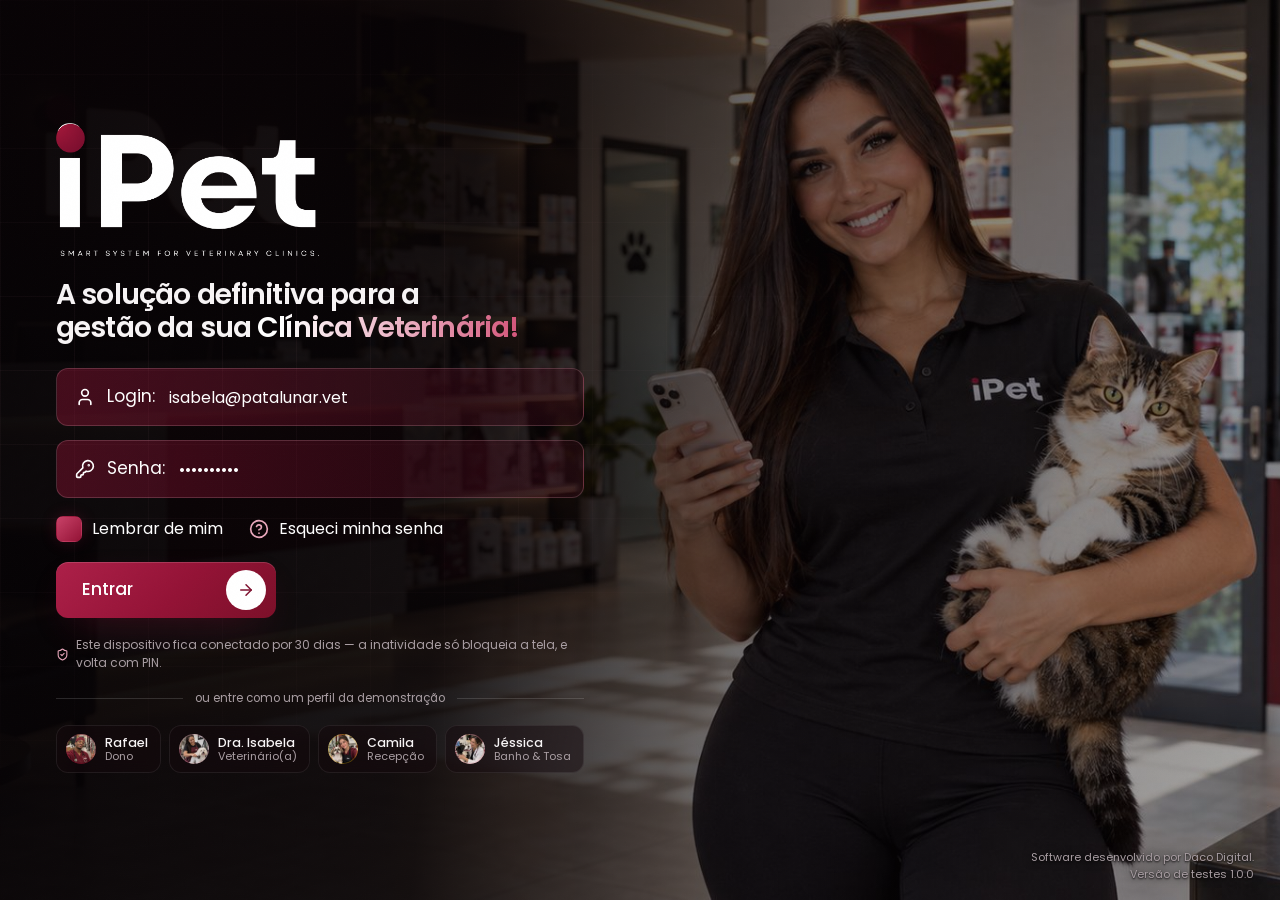
==== commit e02dcea4: "Foto do WhatsApp no cadastro, visor de imagem e envios que faltavam Co-Authored-By: Claude Opus 5 <n" ====
--- a/index.html
+++ b/index.html
@@ -28,11 +28,11 @@
         }
       })();
     </script>
-    <script type="module" crossorigin src="./assets/index-KkcVoB5P.js"></script>
+    <script type="module" crossorigin src="./assets/index-4-vm4oBu.js"></script>
     <link rel="modulepreload" crossorigin href="./assets/rolldown-runtime-hePW80VL.js">
     <link rel="modulepreload" crossorigin href="./assets/icones-BcrkAPM1.js">
     <link rel="modulepreload" crossorigin href="./assets/banco-D-pfl53X.js">
-    <link rel="stylesheet" crossorigin href="./assets/index-Ai61D08T.css">
+    <link rel="stylesheet" crossorigin href="./assets/index-Bp83P58L.css">
   </head>
   <body>
     <div id="raiz"></div>
--- a/assets/index-Bp83P58L.css
+++ b/assets/index-Bp83P58L.css
@@ -0,0 +1 @@
+._botao_1a7hz_1{border-radius:var(--r-10);letter-spacing:-.005em;white-space:nowrap;-webkit-user-select:none;user-select:none;height:38px;transition:transform var(--dur-rapida) var(--curva-saida), background var(--dur-media) var(--curva-saida), box-shadow var(--dur-media) var(--curva-saida), border-color var(--dur-media) var(--curva-saida), color var(--dur-media) var(--curva-saida), filter var(--dur-media);-webkit-tap-highlight-color:transparent;border:1px solid #0000;justify-content:center;align-items:center;gap:8px;padding:0 16px;font-size:13.5px;font-weight:500;display:inline-flex;position:relative}._botao_1a7hz_1:active:not(:disabled){transform:scale(.965)}._botao_1a7hz_1:disabled{opacity:.45;cursor:not-allowed}._primario_1a7hz_69{background:var(--gradiente-marca);color:#fff;box-shadow:inset 0 1px 0 var(--realce-5), 0 6px 20px -8px var(--marca-brilho)}._primario_1a7hz_69:hover:not(:disabled){filter:brightness(1.07);box-shadow:inset 0 1px 0 var(--realce-5), 0 10px 30px -8px #9413369e}._primario_1a7hz_69:after{content:"";border-radius:inherit;pointer-events:none;background:linear-gradient(115deg, transparent 32%, var(--realce-5) 48%, transparent 64%);opacity:0;transition:background-position .62s var(--curva-saida), opacity .18s linear;background-position:130% 0;background-size:260% 100%;position:absolute;inset:0;overflow:hidden}._primario_1a7hz_69:hover:not(:disabled):after{opacity:1;background-position:-30% 0}._secundario_1a7hz_137{background:var(--superficie-3);color:var(--texto-1);border-color:var(--borda);box-shadow:var(--realce-topo)}._secundario_1a7hz_137:hover:not(:disabled){background:var(--superficie-4);border-color:var(--borda-forte)}._contorno_1a7hz_159{color:var(--marca-texto);background:0 0;border-color:#94133659}._contorno_1a7hz_159:hover:not(:disabled){background:var(--marca-fundo);border-color:#94133699}._fantasma_1a7hz_179{color:var(--texto-2);background:0 0}._fantasma_1a7hz_179:hover:not(:disabled){background:var(--realce-2);color:var(--texto-1)}._sucesso_1a7hz_197{background:var(--sucesso-fundo);color:var(--sucesso);border-color:#2ed57340}._sucesso_1a7hz_197:hover:not(:disabled){background:#2ed57329}._emergencia_1a7hz_215{background:var(--emergencia);color:#fff;box-shadow:0 8px 26px -8px var(--emergencia-brilho)}._emergencia_1a7hz_215:hover:not(:disabled){filter:brightness(1.08)}._p_1a7hz_69{border-radius:var(--r-8);gap:6px;height:30px;padding:0 11px;font-size:12.5px}._g_1a7hz_249{border-radius:var(--r-12);height:46px;padding:0 22px;font-size:14.5px}._largo_1a7hz_263{width:100%}._soIcone_1a7hz_271{width:38px;padding:0}._soIcone_1a7hz_271._p_1a7hz_69{width:30px}._soIcone_1a7hz_271._g_1a7hz_249{width:46px}._ativo_1a7hz_293{background:var(--marca-fundo-forte);color:var(--marca-texto)}._contagem_1a7hz_303{border-radius:var(--r-pilula);background:var(--marca-500);color:#fff;min-width:17px;height:17px;box-shadow:0 0 0 2px var(--fundo);font-variant-numeric:tabular-nums;padding:0 4px;font-size:10px;font-weight:600;line-height:17px;position:absolute;top:3px;right:2px}._girando_1a7hz_337{animation:.9s linear infinite _girar_1a7hz_1}@keyframes _girar_1a7hz_1{to{transform:rotate(360deg)}}@media (width<=640px){._botao_1a7hz_1{height:40px}._p_1a7hz_69{height:32px}._soIcone_1a7hz_271{width:40px}}._cartao_ge5e2_1{isolation:isolate;border-radius:var(--r-16);border:1px solid var(--borda-sutil);background:var(--superficie-1);min-width:0;box-shadow:var(--sombra-1), var(--realce-topo);transition:border-color var(--dur-media) var(--curva-saida), transform var(--dur-media) var(--curva-saida), box-shadow var(--dur-media) var(--curva-saida);position:relative}._brilho_ge5e2_31:before{content:"";z-index:-1;border-radius:inherit;pointer-events:none;background:radial-gradient(380px circle at var(--mx,-999px) var(--my,-999px), #9413361c, transparent 45%);opacity:0;transition:opacity var(--dur-lenta) var(--curva-saida);position:absolute;inset:0}._brilho_ge5e2_31:hover:before{opacity:1}._brilho_ge5e2_31:hover{border-color:var(--borda-marca)}._destaque_ge5e2_73{background:var(--painel-marca) padding-box, var(--gradiente-borda) border-box;box-shadow:var(--realce-topo), 0 18px 48px -30px #94133680;border-color:#0000}._interativo_ge5e2_93{cursor:pointer}._interativo_ge5e2_93:hover{border-color:var(--borda-forte);box-shadow:var(--realce-topo), 0 14px 40px -24px #000000e6;transform:translateY(-2px)}._espaco0_ge5e2_115{padding:0}._espacoP_ge5e2_121{padding:12px}._espacoM_ge5e2_127{padding:20px}._espacoG_ge5e2_133{padding:28px}._cabecalho_ge5e2_141{align-items:flex-start;gap:12px;margin-bottom:16px;display:flex}._iconeCabecalho_ge5e2_153{border-radius:var(--r-10);background:var(--marca-fundo);width:34px;height:34px;color:var(--marca-texto);flex-shrink:0;place-items:center;display:grid}._textos_ge5e2_173{flex:1;min-width:0}._titulo_ge5e2_181{letter-spacing:-.01em;color:var(--texto-1);font-size:15px;font-weight:600}._descricao_ge5e2_193{color:var(--texto-3);margin-top:2px;font-size:12.5px}._acoes_ge5e2_203{flex-shrink:0;align-items:center;gap:6px;display:flex}@media (width<=640px){._espacoM_ge5e2_127{padding:16px}._espacoG_ge5e2_133{padding:20px}}._selo_sxhqd_1{border-radius:var(--r-pilula);white-space:nowrap;letter-spacing:0;border:1px solid #0000;align-items:center;gap:5px;height:22px;padding:0 8px;font-size:11.5px;font-weight:500;line-height:1;display:inline-flex}._p_sxhqd_31{gap:4px;height:18px;padding:0 6px;font-size:10.5px}._marca_sxhqd_45{color:var(--marca-texto);background:var(--marca-fundo);border-color:#94133638}._sucesso_sxhqd_55{color:var(--sucesso);background:var(--sucesso-fundo);border-color:#2ed57333}._atencao_sxhqd_65{color:var(--atencao);background:var(--atencao-fundo);border-color:#f5b30133}._info_sxhqd_75{color:var(--info);background:var(--info-fundo);border-color:#4fb3ff33}._neutro_sxhqd_85{color:var(--texto-2);background:var(--neutro-fundo);border-color:var(--borda-sutil)}._contorno_sxhqd_95{color:var(--texto-2);border-color:var(--borda-forte);background:0 0}._emergencia_sxhqd_105{color:#fff;background:var(--emergencia);border-color:#0000;font-weight:600}._ponto_sxhqd_119{background:currentColor;border-radius:50%;flex-shrink:0;width:6px;height:6px}._pulsando_sxhqd_135{animation:_pulso_sxhqd_1 1.8s var(--curva-saida) infinite;box-shadow:0 0}@keyframes _pulso_sxhqd_1{0%{box-shadow:0 0 0 0 color-mix(in srgb, currentColor 60%, transparent)}70%{box-shadow:0 0 0 6px #0000}to{box-shadow:0 0 #0000}}._envoltorio_ax9zs_1{flex-shrink:0;display:inline-block;position:relative}._avatar_ax9zs_13{letter-spacing:.01em;-webkit-user-select:none;user-select:none;border-radius:50%;place-items:center;width:100%;height:100%;font-weight:600;display:grid}._quadrado_ax9zs_35{border-radius:30%}._anel_ax9zs_43{outline:2px solid var(--marca-500);outline-offset:2px}._canal_ax9zs_53{box-shadow:0 0 0 2px var(--fundo);border-radius:50%;place-items:center;display:grid;position:absolute;bottom:-3px;right:-3px}._online_ax9zs_73{background:var(--sucesso);box-shadow:0 0 0 2px var(--fundo);border-radius:50%;position:absolute;bottom:0;right:0}._grupo_ax9zs_91{align-items:center;display:inline-flex}._itemGrupo_ax9zs_99{box-shadow:0 0 0 2px var(--superficie-1);border-radius:50%;margin-left:-8px}._itemGrupo_ax9zs_99:first-child{margin-left:0}._resto_ax9zs_115{background:var(--superficie-4);color:var(--texto-2);box-shadow:0 0 0 2px var(--superficie-1);border-radius:50%;place-items:center;margin-left:-8px;font-weight:600;display:grid}._comFoto_ax9zs_139{color:#0000;background-repeat:no-repeat}._campo_1s6cj_1{flex-direction:column;gap:6px;min-width:0;display:flex}._rotulo_1s6cj_8{color:var(--texto-2);font-size:12.5px;font-weight:500}._dica_1s6cj_14{color:var(--texto-3);font-size:12px}._erro_1s6cj_19{color:var(--atencao);font-size:12px}._caixa_1s6cj_24{border-radius:var(--r-10);border:1px solid var(--borda);background:var(--superficie-2);height:40px;transition:border-color var(--dur-media) var(--curva-saida), box-shadow var(--dur-media) var(--curva-saida), background var(--dur-media);align-items:center;gap:8px;padding:0 12px;display:flex;position:relative}._caixa_1s6cj_24:hover{border-color:var(--borda-forte)}._caixa_1s6cj_24:focus-within{background:var(--superficie-3);border-color:#94133699;box-shadow:0 0 0 4px #94133624}._p_1s6cj_48{border-radius:var(--r-8);height:32px;padding:0 10px;font-size:13px}._g_1s6cj_54{border-radius:var(--r-12);height:48px;padding:0 16px;font-size:15px}._comErro_1s6cj_61{border-color:#f5b3018c}._entrada_1s6cj_65{min-width:0;height:100%;color:var(--texto-1);background:0 0;border:0;outline:0;flex:1;font-size:13.5px}._entrada_1s6cj_65::placeholder{color:var(--texto-4)}._entrada_1s6cj_65:focus-visible{outline:none}._icone_1s6cj_82{color:var(--texto-3);flex-shrink:0}._sufixo_1s6cj_87{color:var(--texto-3);flex-shrink:0;font-size:12.5px}._area_1s6cj_93{resize:vertical;height:auto;color:var(--texto-1);outline:0;padding:10px 12px;font-size:13.5px;line-height:1.55}._area_1s6cj_93::placeholder{color:var(--texto-4)}._seletor_1s6cj_106 select{appearance:none;cursor:pointer;padding-right:18px}._seletor_1s6cj_106 option{background:var(--superficie-2);color:var(--texto-1)}._seta_1s6cj_115{color:var(--texto-3);pointer-events:none;position:absolute;right:10px}._alternadorLinha_1s6cj_123{cursor:pointer;justify-content:space-between;align-items:center;gap:16px;display:flex}._alternadorTextos_1s6cj_130{flex-direction:column;gap:2px;min-width:0;display:flex}._alternadorRotulo_1s6cj_136{color:var(--texto-1);font-size:13.5px}._alternador_1s6cj_123{border-radius:var(--r-pilula);background:var(--superficie-4);border:1px solid var(--borda);width:40px;height:23px;transition:background var(--dur-media) var(--curva-saida);flex-shrink:0;position:relative}._altP_1s6cj_150{width:32px;height:19px}._bolinha_1s6cj_154{background:var(--texto-2);width:17px;height:17px;transition:transform var(--dur-media) var(--curva-mola), background var(--dur-media);border-radius:50%;position:absolute;top:2px;left:2px}._altP_1s6cj_150 ._bolinha_1s6cj_154{width:13px;height:13px}._ligado_1s6cj_170{background:var(--marca-500);box-shadow:0 0 16px -4px var(--marca-brilho);border-color:#0000}._ligado_1s6cj_170 ._bolinha_1s6cj_154{background:#fff;transform:translate(17px)}._altP_1s6cj_150._ligado_1s6cj_170 ._bolinha_1s6cj_154{transform:translate(13px)}._caixaLinha_1s6cj_183{color:var(--texto-2);cursor:pointer;align-items:center;gap:9px;font-size:13.5px;display:inline-flex}._marcador_1s6cj_191{border:1.5px solid var(--borda-forte);background:var(--superficie-2);color:#fff;width:18px;height:18px;transition:all var(--dur-rapida);border-radius:5px;place-items:center;display:grid}._marcado_1s6cj_191{background:var(--marca-500);border-color:var(--marca-500)}._desabilitado_1s6cj_207{opacity:.5;cursor:not-allowed}@media (width<=640px){._entrada_1s6cj_65,._area_1s6cj_93{font-size:16px}._caixa_1s6cj_24{height:44px}}._abas_17x5f_1{scrollbar-width:none;-webkit-overflow-scrolling:touch;align-items:center;gap:4px;display:flex;overflow-x:auto}._abas_17x5f_1::-webkit-scrollbar{display:none}._linha_17x5f_25{border-bottom:1px solid var(--borda-sutil);gap:2px}._pilula_17x5f_35{border-radius:var(--r-10);background:var(--superficie-2);border:1px solid var(--borda-sutil);padding:3px;display:inline-flex}._aba_17x5f_1{color:var(--texto-3);transition:color var(--dur-media) var(--curva-saida);-webkit-tap-highlight-color:transparent;flex-shrink:0;font-size:13.5px;font-weight:500;position:relative}._aba_17x5f_1:hover,._ativa_17x5f_75{color:var(--texto-1)}._linha_17x5f_25 ._aba_17x5f_1{height:42px;padding:0 12px}._pilula_17x5f_35 ._aba_17x5f_1{height:30px;padding:0 12px;font-size:12.5px}._conteudo_17x5f_103{z-index:1;align-items:center;gap:7px;display:inline-flex;position:relative}._indicador_17x5f_119{z-index:0;position:absolute}._linha_17x5f_25 ._indicador_17x5f_119{background:var(--marca-400);height:2px;box-shadow:0 0 12px var(--marca-brilho);border-radius:2px;bottom:-1px;left:8px;right:8px}._pilula_17x5f_35 ._indicador_17x5f_119{border-radius:var(--r-8);background:var(--superficie-4);box-shadow:inset 0 1px 0 var(--realce-3), 0 2px 8px #0006;inset:0}._contagem_17x5f_163{border-radius:var(--r-pilula);background:var(--superficie-4);min-width:18px;height:18px;color:var(--texto-2);text-align:center;font-variant-numeric:tabular-nums;padding:0 5px;font-size:10.5px;line-height:18px}._ativa_17x5f_75 ._contagem_17x5f_163{background:var(--marca-fundo-forte);color:var(--marca-texto)}._camada_jsumw_1{z-index:var(--z-modal);place-items:center;display:grid;position:fixed;inset:0}._fundo_jsumw_17{background:var(--veu-sobreposicao);-webkit-backdrop-filter:blur(6px);position:absolute;inset:0}._modal_jsumw_33,._gaveta_jsumw_35{border:1px solid var(--borda);background:radial-gradient(120% 60% at 50% -10%, #9413361a, transparent 60%), var(--superficie-1);max-height:calc(100dvh - 48px);box-shadow:var(--realce-topo), var(--sombra-3);flex-direction:column;display:flex;position:relative}._modal_jsumw_33{border-radius:var(--r-20)}._gaveta_jsumw_35{border-radius:var(--r-20) 0 0 var(--r-20);border-right:0;max-height:100dvh;position:absolute;top:0;bottom:0;right:0}._esquerda_jsumw_89{border-radius:0 var(--r-20) var(--r-20) 0;border-right:1px solid var(--borda);border-left:0;left:0;right:auto}._folha_jsumw_105{border-radius:var(--r-24) var(--r-24) 0 0;border:1px solid var(--borda);max-height:92dvh;padding-bottom:env(safe-area-inset-bottom);border-bottom:0;position:absolute;inset:auto 0 0;width:100%!important}._alca_jsumw_133{background:var(--borda-forte);border-radius:4px;flex-shrink:0;width:40px;height:4px;margin:8px auto 0}._cabecalho_jsumw_151{flex-shrink:0;align-items:flex-start;gap:12px;padding:18px 18px 12px 22px;display:flex}._textos_jsumw_165{flex:1;min-width:0;padding-top:4px}._titulo_jsumw_175{font-size:17px;font-weight:600}._descricao_jsumw_183{color:var(--texto-3);margin-top:3px;font-size:13px}._fecharSolto_jsumw_193{z-index:2;position:absolute;top:12px;right:12px}._corpo_jsumw_207{flex:1;min-height:0;padding:4px 22px 22px;overflow-y:auto}._rodape_jsumw_221{border-top:1px solid var(--borda-sutil);flex-shrink:0;justify-content:flex-end;gap:8px;padding:14px 22px;display:flex}@media (width<=640px){._corpo_jsumw_207{padding:4px 16px 18px}._cabecalho_jsumw_151{padding:12px 12px 8px 16px}._rodape_jsumw_221{padding:12px 16px}._rodape_jsumw_221>*{flex:1}}._kpi_50kiq_1{flex-direction:column;gap:10px;display:flex}._topo_50kiq_13{justify-content:space-between;align-items:center;gap:8px;display:flex}._rotulo_50kiq_27{color:var(--texto-3);font-size:12.5px;font-weight:500}._icone_50kiq_39{border-radius:var(--r-8);background:var(--marca-fundo);width:28px;height:28px;color:var(--marca-texto);place-items:center;display:grid}._meio_50kiq_59{justify-content:space-between;align-items:flex-end;gap:8px;display:flex}._valor_50kiq_73{letter-spacing:-.03em;color:var(--texto-1);white-space:nowrap;font-size:26px;font-weight:600;line-height:1.1}._mini_50kiq_91{flex-shrink:0}._base_50kiq_99{flex-wrap:wrap;align-items:center;gap:8px;display:flex}._variacao_50kiq_113{border-radius:var(--r-pilula);font-variant-numeric:tabular-nums;align-items:center;gap:2px;height:20px;padding:0 6px 0 4px;font-size:11.5px;font-weight:600;display:inline-flex}._bom_50kiq_135{color:var(--sucesso);background:var(--sucesso-fundo)}._ruim_50kiq_143{color:var(--atencao);background:var(--atencao-fundo)}._comparacao_50kiq_153{color:var(--texto-3);font-size:12px}@media (width<=640px){._valor_50kiq_73{font-size:22px}}._cabecalhoPagina_wyfg8_3{flex-direction:column;gap:18px;margin-bottom:24px;display:flex}._linhaCabecalho_wyfg8_15{align-items:center;gap:16px;min-width:0;display:flex}._textosCabecalho_wyfg8_27{flex:1;min-width:0}._tituloPagina_wyfg8_39{letter-spacing:-.03em;color:var(--texto-1);font-size:26px;font-weight:600;line-height:1.2}._descricaoPagina_wyfg8_53{color:var(--texto-3);max-width:68ch;margin-top:4px;font-size:13.5px}._ilustracaoCabecalho_wyfg8_65{flex-shrink:0}._acoesCabecalho_wyfg8_71{flex-wrap:wrap;flex-shrink:0;align-items:center;gap:8px;display:flex}@media (width<=767px){._cabecalhoPagina_wyfg8_3{gap:12px;margin-bottom:16px}._linhaCabecalho_wyfg8_15{flex-wrap:wrap;gap:10px}._tituloPagina_wyfg8_39{font-size:21px}._descricaoPagina_wyfg8_53{-webkit-line-clamp:2;line-clamp:2;-webkit-box-orient:vertical;display:-webkit-box;overflow:hidden}._ilustracaoCabecalho_wyfg8_65{display:none}._acoesCabecalho_wyfg8_71{width:100%}}._vazio_wyfg8_145{text-align:center;flex-direction:column;align-items:center;gap:6px;padding:40px 24px;display:flex}._vazioCompacto_wyfg8_161{padding:20px 16px}._tituloVazio_wyfg8_167{margin-top:10px;font-size:15px;font-weight:600}._descricaoVazio_wyfg8_177{max-width:360px;color:var(--texto-3);font-size:13px}._acaoVazio_wyfg8_187{margin-top:12px}._tabelaRolagem_wyfg8_197{-webkit-overflow-scrolling:touch;width:100%;overflow-x:auto}._tabela_wyfg8_197{border-collapse:separate;border-spacing:0;width:100%;font-size:13px}._tabela_wyfg8_197 th{z-index:1;text-align:left;letter-spacing:.02em;color:var(--texto-3);background:var(--superficie-1);border-bottom:1px solid var(--borda-sutil);white-space:nowrap;padding:10px 14px;font-size:11.5px;font-weight:500;position:sticky;top:0}._tabela_wyfg8_197 td{border-bottom:1px solid var(--borda-sutil);color:var(--texto-2);vertical-align:middle;padding:12px 14px}._tabela_wyfg8_197 tbody tr{transition:background var(--dur-rapida)}._tabela_wyfg8_197 tbody tr:hover td{background:var(--realce-1)}._tabela_wyfg8_197 tbody tr:last-child td{border-bottom:0}._densa_wyfg8_277 td,._densa_wyfg8_277 th{padding:8px 12px}._progresso_wyfg8_293{border-radius:var(--r-pilula);background:var(--superficie-4);width:100%;overflow:hidden}._barraProgresso_wyfg8_305{border-radius:inherit;height:100%}._esqueleto_wyfg8_317{background:linear-gradient(90deg, var(--superficie-3) 0%, var(--superficie-4) 50%, var(--superficie-3) 100%);background-size:200% 100%;animation:1.6s linear infinite _brilho-deslizando_wyfg8_1;display:block}._divisor_wyfg8_333{color:var(--texto-3);letter-spacing:.06em;text-transform:uppercase;align-items:center;gap:12px;margin:16px 0;font-size:11.5px;font-weight:500;display:flex}._divisor_wyfg8_333:before,._divisor_wyfg8_333:after{content:"";background:var(--borda-sutil);flex:1;height:1px}._menu_wyfg8_373{display:inline-flex;position:relative}._listaMenu_wyfg8_381{z-index:var(--z-gaveta);border-radius:var(--r-12);border:1px solid var(--borda);background:var(--superficie-vidro);-webkit-backdrop-filter:blur(18px)saturate(140%);box-shadow:var(--realce-topo), var(--sombra-2);transform-origin:100% 0;padding:5px;position:absolute;top:calc(100% + 6px);right:0}._menuEsquerda_wyfg8_413{transform-origin:0 0;left:0;right:auto}@media (width<=767px){._listaMenu_wyfg8_381{min-width:176px;max-width:calc(100vw - 28px);width:auto!important}._menuEsquerda_wyfg8_413{transform-origin:100% 0;left:auto;right:0}}._itemMenu_wyfg8_451{border-radius:var(--r-8);width:100%;color:var(--texto-2);text-align:left;align-items:center;gap:10px;padding:8px 10px;font-size:13px;display:flex}._itemMenu_wyfg8_451:hover:not(:disabled){background:var(--realce-3);color:var(--texto-1)}._itemMenu_wyfg8_451:disabled{opacity:.4}._itemDestrutivo_wyfg8_487:hover:not(:disabled){color:var(--atencao)}._textosItemMenu_wyfg8_493{flex-direction:column;display:flex}._textosItemMenu_wyfg8_493 small{color:var(--texto-3);font-size:11.5px}._separadorMenu_wyfg8_509{background:var(--borda-sutil);height:1px;margin:4px 6px}._tooltipGrafico_wyfg8_523{border-radius:var(--r-10);border:1px solid var(--borda);background:var(--superficie-vidro);-webkit-backdrop-filter:blur(12px);backdrop-filter:blur(12px);min-width:150px;box-shadow:var(--sombra-2);padding:10px 12px;font-size:12px}._tooltipTitulo_wyfg8_543{color:var(--texto-3);margin-bottom:6px;font-size:11.5px}._tooltipLinha_wyfg8_553{color:var(--texto-2);align-items:center;gap:8px;padding:2px 0;display:flex}._tooltipLinha_wyfg8_553 strong{color:var(--texto-1);font-variant-numeric:tabular-nums;margin-left:auto;font-weight:600}._tooltipCor_wyfg8_579{border-radius:2px;width:8px;height:8px}._tooltipNome_wyfg8_589{white-space:nowrap}._celebracao_1lcm2_2{z-index:var(--z-aviso);pointer-events:none;position:fixed;top:42%;left:50%}._celebracao_1lcm2_2 i{opacity:0;animation:_soltar-pata_1lcm2_1 1.4s var(--curva-saida) forwards;background-repeat:no-repeat;background-size:contain;display:block;position:absolute}@keyframes _soltar-pata_1lcm2_1{0%{opacity:0;transform:translate(0,0)rotate(0)scale(.4)}18%{opacity:.95}70%{opacity:.9}to{transform:translate3d(var(--x), calc(var(--y) + 150px), 0) rotate(var(--giro)) scale(1);opacity:0}}._captura_nsgbp_1{flex-direction:column;gap:10px;display:flex}._palco_nsgbp_8{aspect-ratio:1;border-radius:var(--r-16);border:1px solid var(--borda-sutil);background:var(--superficie-3);align-self:center;width:100%;max-width:320px;position:relative;overflow:hidden}._video_nsgbp_19{object-fit:cover;width:100%;height:100%;transform:scaleX(-1)}._videoApagado_nsgbp_26{opacity:0}._previa_nsgbp_29{object-fit:cover;width:100%;height:100%;display:block}._aviso_nsgbp_35{text-align:center;flex-direction:column;justify-content:center;align-items:center;gap:7px;padding:20px;display:flex;position:absolute;inset:0}._aviso_nsgbp_35 svg{color:var(--marca-texto)}._aviso_nsgbp_35 strong{color:var(--texto-1);font-size:13.5px;font-weight:600}._aviso_nsgbp_35 small{color:var(--texto-3);font-size:11.5px;line-height:1.45}._mira_nsgbp_60{pointer-events:none;border:2px dashed #ffffff8c;border-radius:50%;position:absolute;inset:12%}._seletorCamera_nsgbp_68{border-radius:var(--r-8);border:1px solid var(--borda-sutil);background:var(--superficie-2);width:100%;max-width:320px;color:var(--texto-1);font-family:var(--fonte);align-self:center;padding:7px 10px;font-size:12.5px}._acoes_nsgbp_81{flex-wrap:wrap;justify-content:center;gap:8px;display:flex}._principal_nsgbp_87,._secundario_nsgbp_88,._fantasma_nsgbp_89{border-radius:var(--r-10);cursor:pointer;align-items:center;gap:6px;padding:8px 14px;font-size:12.5px;font-weight:500;display:inline-flex}._principal_nsgbp_87{background:var(--gradiente-marca);color:var(--texto-sobre-cor);box-shadow:0 6px 20px -10px var(--marca-brilho);border:1px solid #0000}._principal_nsgbp_87:disabled{opacity:.6;cursor:default}._secundario_nsgbp_88{border:1px solid var(--borda-sutil);background:var(--superficie-2);color:var(--texto-2)}._secundario_nsgbp_88:hover{border-color:var(--borda-marca);color:var(--marca-texto)}._fantasma_nsgbp_89{color:var(--texto-3);background:0 0;border:0}._fundo_1vn0f_1{z-index:120;-webkit-backdrop-filter:blur(6px);backdrop-filter:blur(6px);cursor:zoom-out;background:#0a0809db;place-items:center;padding:32px 20px;display:grid;position:fixed;inset:0}._quadro_1vn0f_14{border-radius:var(--r-16);cursor:default;flex-direction:column;gap:0;max-width:min(860px,100%);max-height:100%;display:flex;overflow:hidden;box-shadow:0 40px 90px -30px #000}._imagem_1vn0f_25{object-fit:contain;background:#0a0809;width:100%;max-height:78vh;display:block}._legenda_1vn0f_33{color:#f7f4f5;background:#161214;padding:14px 18px}._legenda_1vn0f_33 strong{font-size:14.5px;font-weight:600;display:block}._legenda_1vn0f_33 p{color:#f7f4f5b8;margin:4px 0 0;font-size:12.5px;line-height:1.55}._fecharVisor_1vn0f_50{top:calc(18px + env(safe-area-inset-top,0px));color:#fff;cursor:pointer;background:#ffffff1a;border:1px solid #ffffff2e;border-radius:50%;place-items:center;width:40px;height:40px;display:grid;position:absolute;right:18px}._fecharVisor_1vn0f_50:hover{background:#fff3}._barra_1kugf_5{left:50%;bottom:calc(22px + env(safe-area-inset-bottom,0px));z-index:57;border-radius:var(--r-pilula);border:1px solid color-mix(in srgb, var(--sucesso) 40%, transparent);background:var(--superficie-1);max-width:min(420px,100vw - 32px);box-shadow:var(--sombra-3);text-align:left;cursor:pointer;-webkit-tap-highlight-color:transparent;align-items:center;gap:11px;padding:9px 14px 9px 10px;font-family:inherit;display:flex;position:fixed;transform:translate(-50%)}._barra_1kugf_5:hover{border-color:color-mix(in srgb, var(--sucesso) 70%, transparent)}._pulso_1kugf_30{background:var(--sucesso);border-radius:50%;flex-shrink:0;width:9px;height:9px;position:relative}._pulso_1kugf_30:after{content:"";border:2px solid var(--sucesso);opacity:0;border-radius:50%;animation:1.8s ease-out infinite _pulsarAtendimento_1kugf_1;position:absolute;inset:-5px}@keyframes _pulsarAtendimento_1kugf_1{0%{opacity:.7;transform:scale(.7)}to{opacity:0;transform:scale(1.4)}}[data-movimento=reduzido] ._pulso_1kugf_30:after{animation:none}._textos_1kugf_61{flex-direction:column;flex:1;min-width:0;display:flex}._textos_1kugf_61 strong{color:var(--texto-1);text-overflow:ellipsis;white-space:nowrap;font-size:13px;font-weight:600;overflow:hidden}._textos_1kugf_61 small{color:var(--texto-3);text-overflow:ellipsis;white-space:nowrap;font-size:11px;overflow:hidden}._iconeBarra_1kugf_82{color:var(--sucesso);flex-shrink:0}._seta_1kugf_86{color:var(--texto-4);flex-shrink:0}@media (width<=720px){._barra_1kugf_5{bottom:calc(86px + env(safe-area-inset-bottom,0px));max-width:none;left:16px;right:16px;transform:none}}._camada_iaz49_19{z-index:var(--z-modal);display:block;position:fixed;inset:0}._fundo_iaz49_33{background:var(--fundo);position:absolute;inset:0}._painel_iaz49_45{background:var(--superficie-1);border:0;border-radius:0;flex-direction:column;width:100%;height:100dvh;max-height:100dvh;display:flex;position:relative;overflow:hidden}._alca_iaz49_71{background:var(--borda-forte);border-radius:999px;align-self:center;width:38px;height:4px;margin:8px 0 2px}._topo_iaz49_93{border-bottom:1px solid var(--borda-sutil);align-items:center;gap:12px;padding:14px 16px 12px;display:flex}._identidade_iaz49_109{flex:1;min-width:0}._identidade_iaz49_109 h2{letter-spacing:-.02em;color:var(--texto-1);white-space:nowrap;text-overflow:ellipsis;margin:0;font-size:18px;font-weight:600;overflow:hidden}._identidade_iaz49_109 p{color:var(--texto-3);white-space:nowrap;text-overflow:ellipsis;margin:1px 0 0;font-size:12.5px;overflow:hidden}._selosTopo_iaz49_155{flex-shrink:0;align-items:center;gap:8px;display:flex}._fecharTopo_iaz49_169{border-radius:var(--r-10);width:34px;height:34px;color:var(--texto-3);transition:background var(--dur-rapida), color var(--dur-rapida);place-items:center;display:grid}._fecharTopo_iaz49_169:hover{background:var(--superficie-3);color:var(--texto-1)}._manejo_iaz49_201{background:var(--atencao-fundo);color:var(--atencao);border-bottom:1px solid #ffc23340;align-items:center;gap:7px;margin:0;padding:8px 16px;font-size:12.5px;font-weight:500;display:flex}._abas_iaz49_231{border-bottom:1px solid var(--borda-sutil);gap:2px;padding:0 10px;display:flex}._aba_iaz49_231{height:44px;color:var(--texto-3);transition:color var(--dur-rapida);align-items:center;gap:7px;padding:0 14px;font-size:13.5px;font-weight:500;display:inline-flex;position:relative}._aba_iaz49_231:hover{color:var(--texto-2)}._abaAtiva_iaz49_275{color:var(--texto-1)}._abaAtiva_iaz49_275:after{content:"";background:var(--gradiente-marca-claro);border-radius:2px 2px 0 0;height:2px;position:absolute;bottom:-1px;left:12px;right:12px}._contagemAba_iaz49_303{background:var(--marca-500);color:#fff;text-align:center;border-radius:999px;min-width:18px;height:18px;padding:0 5px;font-size:10.5px;font-weight:600;line-height:18px}._rolagem_iaz49_333{flex:1;min-height:0;overflow-y:auto}._corpoAba_iaz49_345{flex-direction:column;gap:14px;padding:16px;display:flex}._tituloBloco_iaz49_361{letter-spacing:.08em;text-transform:uppercase;color:var(--texto-4);margin:4px 0 -4px;font-size:11px;font-weight:600}._tituloBloco_iaz49_361+section,._tituloBloco_iaz49_361+p{margin-top:0}._duasColunas_iaz49_387{grid-template-columns:repeat(2,minmax(0,1fr));gap:12px;display:grid}._blocoVitais_iaz49_403{border-radius:var(--r-12);border:1px solid var(--borda-sutil);background:var(--superficie-2);grid-template-columns:repeat(4,minmax(0,1fr));gap:10px;padding:12px;display:grid}._blocoListas_iaz49_423,._blocoFicha_iaz49_425,._blocoPrescricao_iaz49_427,._blocoComanda_iaz49_429{border-radius:var(--r-12);border:1px solid var(--borda-sutil);background:var(--superficie-2);flex-direction:column;gap:10px;padding:12px;display:flex}._lista_iaz49_449{flex-direction:column;gap:6px;display:flex}._rotuloLista_iaz49_461{letter-spacing:.06em;text-transform:uppercase;color:var(--texto-3);font-size:11px;font-weight:600}._etiquetas_iaz49_477{flex-wrap:wrap;gap:6px;display:flex}._etiqueta_iaz49_477{border:1px solid var(--borda);background:var(--superficie-3);height:26px;color:var(--texto-2);border-radius:999px;align-items:center;gap:5px;padding:0 4px 0 10px;font-size:12px;display:inline-flex}._etiqueta_iaz49_477 button{width:18px;height:18px;color:var(--texto-4);transition:background var(--dur-rapida), color var(--dur-rapida);border-radius:50%;place-items:center;display:grid}._etiqueta_iaz49_477 button:hover{background:var(--marca-fundo-forte);color:#fff}._novaEtiqueta_iaz49_545{border:1px dashed var(--borda);background:0 0;border-radius:999px;align-items:center;gap:4px;height:26px;padding:0 6px 0 10px;display:inline-flex}._novaEtiqueta_iaz49_545 input{width:108px;color:var(--texto-1);font-family:var(--fonte);background:0 0;border:0;font-size:12px}._novaEtiqueta_iaz49_545 input:focus{outline:none}._novaEtiqueta_iaz49_545 input::placeholder{color:var(--texto-4)}._novaEtiqueta_iaz49_545 button{background:var(--marca-500);color:#fff;border-radius:50%;place-items:center;width:18px;height:18px;display:grid}._rodapeFicha_iaz49_613{color:var(--texto-4);margin:0;font-size:11.5px}._linhaPrescricao_iaz49_629{border-radius:var(--r-8);background:var(--superficie-3);color:var(--texto-2);align-items:center;gap:10px;padding:8px 10px;font-size:12.5px;display:flex}._linhaPrescricao_iaz49_629 span{flex:1;min-width:0}._linhaPrescricao_iaz49_629 strong{color:var(--texto-1)}._linhaPrescricao_iaz49_629 button{color:var(--texto-4);transition:color var(--dur-rapida)}._linhaPrescricao_iaz49_629 button:hover{color:var(--emergencia)}._novaPrescricao_iaz49_679{grid-template-columns:minmax(0,1.6fr) minmax(0,1fr) minmax(0,.9fr) minmax(0,1fr) minmax(0,1fr) auto;align-items:end;gap:8px;display:grid}._fechoProntuario_iaz49_693{justify-content:space-between;align-items:flex-end;gap:12px;display:flex}._buscaComanda_iaz49_711{align-items:center;display:flex;position:relative}._buscaComanda_iaz49_711 input{border-radius:var(--r-10);background:var(--campo-claro);width:100%;height:40px;color:var(--campo-claro-texto);font-family:var(--fonte);border:1px solid #0000;padding:0 14px 0 38px;font-size:13.5px}._buscaComanda_iaz49_711 input::placeholder{color:var(--campo-claro-marca)}._buscaComanda_iaz49_711 input:focus{background:var(--campo-claro-foco);border-color:var(--marca-400);outline:none}._lupaComanda_iaz49_759{color:var(--campo-claro-marca);pointer-events:none;position:absolute;left:13px}._atalhos_iaz49_773,._achados_iaz49_775{flex-wrap:wrap;gap:8px;display:flex}._atalho_iaz49_773{border-radius:var(--r-10);border:1px solid var(--borda-sutil);background:var(--superficie-2);text-align:left;transition:transform var(--dur-media) var(--curva-saida), border-color var(--dur-media), background var(--dur-media);flex-direction:column;gap:1px;padding:9px 13px;display:flex}._atalho_iaz49_773:hover{border-color:var(--borda-marca);background:var(--superficie-3);transform:translateY(-2px)}._atalho_iaz49_773 span{color:var(--texto-1);font-size:12.5px;font-weight:500}._atalho_iaz49_773 small{color:var(--texto-3);font-size:11.5px}._achado_iaz49_775{border-radius:var(--r-10);border:1px solid var(--borda-sutil);background:var(--superficie-2);width:100%;color:var(--texto-3);text-align:left;transition:border-color var(--dur-rapida), background var(--dur-rapida);align-items:center;gap:10px;padding:10px 12px;display:flex}._achado_iaz49_775:hover{border-color:var(--borda-marca);background:var(--superficie-3);color:var(--marca-texto)}._nomeAchado_iaz49_885{min-width:0;color:var(--texto-1);flex:1;font-size:13px}._precoAchado_iaz49_897{color:var(--texto-2);white-space:nowrap;font-size:13px;font-weight:600}._comandaVazia_iaz49_911{text-align:center;color:var(--texto-4);margin:0;padding:10px 0;font-size:12.5px}._tituloComanda_iaz49_927{color:var(--texto-3);justify-content:space-between;align-items:center;gap:8px;font-size:12px;display:flex}._linhaComanda_iaz49_945{border-top:1px solid var(--borda-sutil);grid-template-columns:minmax(0,1fr) auto auto auto;align-items:center;gap:10px;padding:7px 0;display:grid}._nomeLinha_iaz49_961{color:var(--texto-1);text-overflow:ellipsis;white-space:nowrap;font-size:13px;overflow:hidden}._quantidade_iaz49_975{align-items:center;gap:2px;display:inline-flex}._quantidade_iaz49_975 button{border-radius:var(--r-6);border:1px solid var(--borda-sutil);background:var(--superficie-3);width:24px;height:24px;color:var(--texto-2);place-items:center;display:grid}._quantidade_iaz49_975 button:hover{border-color:var(--borda-forte);color:var(--texto-1)}._quantidade_iaz49_975 b{text-align:center;font-variant-numeric:tabular-nums;min-width:26px;font-size:13px}._valorLinha_iaz49_1025{color:var(--texto-1);font-variant-numeric:tabular-nums;white-space:nowrap;font-size:13px;font-weight:600}._tirarLinha_iaz49_1039{color:var(--texto-4);transition:color var(--dur-rapida)}._tirarLinha_iaz49_1039:hover{color:var(--emergencia)}._totalComanda_iaz49_1055{border-top:1px solid var(--borda);color:var(--texto-3);justify-content:space-between;align-items:baseline;padding-top:10px;font-size:12.5px;display:flex}._totalComanda_iaz49_1055 strong{letter-spacing:-.02em;color:var(--texto-1);font-size:19px;font-weight:600}._fechoComanda_iaz49_1087{justify-content:space-between;align-items:center;gap:12px;display:flex}._notaComanda_iaz49_1099{color:var(--texto-4);margin:0;font-size:11.5px}._rodape_iaz49_613{border-top:1px solid var(--borda-sutil);background:var(--superficie-solida-1);justify-content:space-between;align-items:center;gap:12px;padding:12px 16px;display:flex}._resumoRodape_iaz49_1133{color:var(--texto-3);font-size:12.5px}@media (width<=767px){._camada_iaz49_19{place-items:end stretch;padding:0}._painel_iaz49_45{border-radius:var(--r-20) var(--r-20) 0 0;width:100%;max-height:94dvh;padding-bottom:env(safe-area-inset-bottom,0px);border-bottom:0}._blocoVitais_iaz49_403{grid-template-columns:repeat(2,minmax(0,1fr))}._tituloBloco_iaz49_361{letter-spacing:.08em;text-transform:uppercase;color:var(--texto-4);margin:4px 0 -4px;font-size:11px;font-weight:600}._tituloBloco_iaz49_361+section,._tituloBloco_iaz49_361+p{margin-top:0}._duasColunas_iaz49_387{grid-template-columns:minmax(0,1fr)}._novaPrescricao_iaz49_679{grid-template-columns:repeat(2,minmax(0,1fr))}._novaPrescricao_iaz49_679>:first-child,._novaPrescricao_iaz49_679>:last-child{grid-column:1/-1}._fechoProntuario_iaz49_693,._fechoComanda_iaz49_1087{flex-direction:column;align-items:stretch}._abas_iaz49_231{padding:0 6px}._aba_iaz49_231{flex:1;justify-content:center;padding:0 6px}}._botaoFicha_iaz49_1259{border-radius:var(--r-pilula);border:1px solid var(--borda);background:var(--superficie-2);height:32px;color:var(--texto-2);white-space:nowrap;transition:border-color var(--dur-rapida), background var(--dur-rapida), color var(--dur-rapida);align-items:center;gap:6px;padding:0 11px;font-size:12.5px;font-weight:500;display:inline-flex}._botaoFicha_iaz49_1259:hover{border-color:var(--borda-marca);background:var(--superficie-3);color:var(--marca-texto)}._historico_iaz49_1307{z-index:2;background:var(--superficie-1);flex-direction:column;display:flex;position:absolute;inset:0}._topoHistorico_iaz49_1325{border-bottom:1px solid var(--borda-sutil);align-items:center;gap:12px;padding:12px 16px;display:flex}._voltarHistorico_iaz49_1339{color:var(--marca-texto);align-items:center;gap:7px;font-size:13px;font-weight:500;display:inline-flex}._voltarHistorico_iaz49_1339:hover{color:var(--marca-texto-forte)}._tituloHistorico_iaz49_1361{color:var(--texto-3);margin-left:auto;font-size:13px}._secoesHistorico_iaz49_1373{scrollbar-width:none;border-bottom:1px solid var(--borda-sutil);gap:6px;padding:10px 16px;display:flex;overflow-x:auto}._secoesHistorico_iaz49_1373::-webkit-scrollbar{display:none}._secao_iaz49_1395{border-radius:var(--r-pilula);border:1px solid var(--borda-sutil);background:var(--superficie-2);height:30px;color:var(--texto-3);transition:border-color var(--dur-rapida), color var(--dur-rapida);flex-shrink:0;align-items:center;gap:6px;padding:0 11px;font-size:12.5px;display:inline-flex}._secao_iaz49_1395:hover{border-color:var(--borda);color:var(--texto-2)}._secao_iaz49_1395 i{color:var(--texto-4);font-size:11px;font-style:normal;font-weight:600}._secaoAtiva_iaz49_1447{background:var(--gradiente-marca);border-color:var(--borda-marca);color:#fff}._secaoAtiva_iaz49_1447 i{color:var(--texto-sobre-cor)}._corpoHistorico_iaz49_1465{flex-direction:column;flex:1;gap:8px;min-height:0;padding:14px 16px 20px;display:flex;overflow-y:auto}._listaHistorico_iaz49_1485{flex-direction:column;display:flex}._linhaHistorico_iaz49_1495{border-bottom:1px solid var(--borda-sutil);grid-template-columns:minmax(0,1fr) auto;align-items:center;gap:4px 12px;padding:10px 0;display:grid}._principalHistorico_iaz49_1511{color:var(--texto-1);text-overflow:ellipsis;white-space:nowrap;grid-column:1;font-size:13.5px;font-weight:500;overflow:hidden}._principalHistorico_iaz49_1511 em{color:var(--texto-3);font-style:normal;font-weight:400}._secundarioHistorico_iaz49_1539{color:var(--texto-3);grid-area:2/1;font-size:12px}._valorHistorico_iaz49_1551{color:var(--texto-1);font-variant-numeric:tabular-nums;grid-area:1/2/span 2;font-size:13.5px;font-weight:600}._linhaHistorico_iaz49_1495>span:last-child,._linhaHistorico_iaz49_1495>strong{justify-self:end}._linhaHistorico_iaz49_1495 .selo,._linhaHistorico_iaz49_1495>:last-child:not(._secundarioHistorico_iaz49_1539){grid-area:1/2/span 2}._atendimentoAntigo_iaz49_1591{border-radius:var(--r-10);border:1px solid var(--borda-sutil);background:var(--superficie-2);overflow:hidden}._cabecaAntigo_iaz49_1603{text-align:left;width:100%;color:var(--texto-3);transition:background var(--dur-rapida);grid-template-columns:auto minmax(0,1fr) auto auto;align-items:center;gap:10px;padding:10px 12px;display:grid}._cabecaAntigo_iaz49_1603:hover{background:var(--superficie-3)}._dataAntigo_iaz49_1631{font-variant-numeric:tabular-nums;color:var(--texto-4);font-size:12px}._resumoAntigo_iaz49_1641{color:var(--texto-1);text-overflow:ellipsis;white-space:nowrap;font-size:13px;overflow:hidden}._vetAntigo_iaz49_1655{color:var(--marca-texto);font-size:12px}._setaAberta_iaz49_1663{transform:rotate(180deg)}._detalheAntigo_iaz49_1669{border-top:1px solid var(--borda-sutil);flex-direction:column;gap:5px;padding:2px 12px 12px;display:flex}._detalheAntigo_iaz49_1669 p{color:var(--texto-2);margin:0;font-size:12.5px;line-height:1.5}._detalheAntigo_iaz49_1669 b{color:var(--texto-3);font-weight:600}._nadaHistorico_iaz49_1717{text-align:center;color:var(--texto-4);margin:0;padding:26px 0;font-size:13px}._curva_iaz49_1735{flex-direction:column;gap:10px;display:flex}._cabecalhoCurva_iaz49_1745{flex-wrap:wrap;justify-content:space-between;align-items:baseline;gap:12px;display:flex}._pesoAtual_iaz49_1759{color:var(--texto-3);align-items:baseline;gap:6px;font-size:13px;display:flex}._pesoAtual_iaz49_1759 b{letter-spacing:-.02em;color:var(--texto-1);font-size:26px;font-weight:700}._pesoAtual_iaz49_1759 small{color:var(--texto-4);font-size:11.5px}._variacaoCurva_iaz49_1793{border-radius:var(--r-pilula);background:var(--superficie-3);color:var(--texto-2);align-items:center;gap:5px;padding:4px 10px;font-size:12px;font-weight:600;display:inline-flex}._variacaoAlerta_iaz49_1815{background:var(--atencao-fundo);color:var(--atencao)}._svgCurva_iaz49_1823{width:100%;height:auto;display:block}._grade_iaz49_1833{stroke:var(--borda-sutil);stroke-width:1px;stroke-dasharray:3 5}._rotuloEixo_iaz49_1843{font-size:9.5px;font-family:var(--fonte);fill:var(--texto-4)}._rotuloFaixa_iaz49_1853{font-size:9px;font-family:var(--fonte);fill:var(--sucesso)}._rotuloPonto_iaz49_1863{font-size:10px;font-family:var(--fonte);fill:var(--texto-3);font-weight:600}._rotuloPontoForte_iaz49_1875{fill:var(--texto-1);font-size:11.5px}._legendaCurva_iaz49_1883{color:var(--texto-3);margin:0;font-size:12px;line-height:1.5}._avisoCurva_iaz49_1895{color:var(--atencao);font-weight:600}._semDado_1qwep_17{color:var(--texto-3);margin:4px 0 0;font-size:13px;line-height:1.5}._statusAtraso_1qwep_35{color:var(--atencao)}._statusEmDia_1qwep_41{color:var(--sucesso)}._listaPets_1qwep_53{flex-direction:column;gap:14px;display:flex}._topoListaPets_1qwep_65{color:var(--texto-3);justify-content:space-between;align-items:center;gap:12px;font-size:12.5px;display:flex}._topoListaPets_1qwep_65>span{align-items:center;gap:7px;display:inline-flex}._cartaoPet_1qwep_93,._cartaoPetAtivo_1qwep_95{border-radius:var(--r-16);border:1px solid var(--borda-sutil);background:var(--vidro);-webkit-backdrop-filter:var(--vidro-desfoque);backdrop-filter:var(--vidro-desfoque);box-shadow:var(--sombra-2), var(--realce-topo);cursor:pointer;transition:border-color var(--dur-media), box-shadow var(--dur-media);flex-direction:column;gap:14px;padding:18px 20px;display:flex}._cartaoPet_1qwep_93:hover{border-color:var(--borda)}._cartaoPetAtivo_1qwep_95{border-color:var(--borda-marca);box-shadow:var(--sombra-2), var(--brilho-marca)}._topoPet_1qwep_141{flex-wrap:wrap;align-items:center;gap:14px;display:flex}._textosPet_1qwep_153{flex:1;min-width:0}._textosPet_1qwep_153 h3{letter-spacing:-.01em;color:var(--texto-1);margin:0;font-size:20px;font-weight:600}._textosPet_1qwep_153 p{color:var(--texto-3);margin:2px 0 0;font-size:12.5px}._selosPet_1qwep_185{flex-wrap:wrap;gap:6px;display:flex}._alertaManejo_1qwep_197{border-radius:var(--r-10);background:var(--atencao-fundo);color:var(--atencao);border:1px solid #f5b3016b;align-items:flex-start;gap:10px;margin:0;padding:11px 14px;font-size:13px;font-weight:500;line-height:1.45;display:flex}._alertaManejo_1qwep_197 svg{flex-shrink:0;margin-top:1px}._corpoPet_1qwep_235{grid-template-columns:minmax(0,1.05fr) minmax(0,1fr);gap:22px;display:grid}._graficoPeso_1qwep_247{min-width:0}._tituloMini_1qwep_253{color:var(--texto-2);flex-wrap:wrap;align-items:baseline;gap:10px;margin-bottom:6px;font-size:12.5px;font-weight:600;display:flex}._variacaoSobe_1qwep_273{color:var(--info);font-size:11.5px;font-weight:500}._variacaoDesce_1qwep_283{color:var(--atencao);font-size:11.5px;font-weight:500}._dadosPet_1qwep_295{flex-direction:column;gap:12px;min-width:0;display:flex}._blocoEtiquetas_1qwep_309{flex-direction:column;gap:6px;display:flex}._rotuloEtiquetas_1qwep_319{letter-spacing:.1em;text-transform:uppercase;color:var(--texto-4);align-items:center;gap:6px;font-size:10.5px;font-weight:600;display:inline-flex}._etiquetas_1qwep_339{flex-wrap:wrap;gap:6px;display:flex}._microchip_1qwep_349{font-family:var(--fonte-mono);color:var(--texto-2);letter-spacing:.04em;font-size:12px}._racao_1qwep_363,._racaoAlerta_1qwep_365{border-radius:var(--r-10);border:1px solid var(--borda-sutil);background:var(--superficie-2);color:var(--texto-2);align-items:flex-start;gap:9px;margin:0;padding:10px 12px;font-size:12.5px;line-height:1.45;display:flex}._racao_1qwep_363 svg,._racaoAlerta_1qwep_365 svg{flex-shrink:0;margin-top:1px}._racaoAlerta_1qwep_365{background:var(--atencao-fundo);color:var(--atencao);border-color:#f5b30166}._vacinasPet_1qwep_413 ul{flex-direction:column;gap:4px;margin:6px 0 0;padding:0;list-style:none;display:flex}._vacinasPet_1qwep_413 li{color:var(--texto-2);grid-template-columns:minmax(0,1fr) 92px 64px;align-items:baseline;gap:8px;font-size:12.5px;display:grid}._vacinasPet_1qwep_413 strong{color:var(--texto-1);text-overflow:ellipsis;white-space:nowrap;font-weight:500;overflow:hidden}._vacinasPet_1qwep_413 em{text-align:right;font-size:11px;font-style:normal;font-weight:600}._rodapePet_1qwep_473{border-top:1px solid var(--borda-sutil);flex-wrap:wrap;align-items:center;gap:8px;padding-top:12px;display:flex}._criadoEm_1qwep_489{color:var(--texto-4);margin-left:auto;font-size:11.5px}._chipsLinha_1qwep_505{flex-wrap:wrap;gap:6px;display:flex}._chipLinha_1qwep_515{border-radius:var(--r-pilula);border:1px solid var(--borda-sutil);background:var(--superficie-2);height:30px;color:var(--texto-3);font-family:var(--fonte);cursor:pointer;transition:all var(--dur-rapida);align-items:center;gap:6px;padding:0 11px;font-size:12px;display:inline-flex}._chipLinha_1qwep_515 em{color:var(--texto-4);font-size:10.5px;font-style:normal}._chipLinha_1qwep_515:hover{color:var(--texto-1);border-color:var(--borda-marca)}._chipLinhaAtivo_1qwep_563{background:var(--gradiente-marca-claro);color:#fff;border-color:#0000;font-weight:600}._chipLinhaAtivo_1qwep_563 em{color:var(--texto-sobre-cor)}._midias_1qwep_587{flex-direction:column;gap:14px;display:flex}._topoMidias_1qwep_599{flex-wrap:wrap;align-items:center;gap:12px;display:flex}._topoMidias_1qwep_599>:last-child{margin-left:auto}._gradeMidias_1qwep_619{grid-template-columns:repeat(auto-fill,minmax(190px,1fr));gap:12px;display:grid}._cartaoMidia_1qwep_631{border-radius:var(--r-12);border:1px solid var(--borda-sutil);background:var(--superficie-1);color:inherit;text-align:left;cursor:pointer;transition:all var(--dur-media) var(--curva-saida);flex-direction:column;gap:10px;padding:10px;display:flex;position:relative;overflow:hidden}._cartaoMidia_1qwep_631:hover{border-color:var(--borda-marca);transform:translateY(-3px);box-shadow:0 20px 40px -28px #000}._previa_1qwep_673,._previaImagem_1qwep_675{border-radius:var(--r-8);width:100%;height:112px;color:var(--texto-sobre-cor);place-items:center;display:grid;overflow:hidden}._previaImagem_1qwep_675{object-fit:cover}._previaGrande_1qwep_701,._previaGrandeImagem_1qwep_703{border-radius:var(--r-12);width:100%;height:240px;color:var(--texto-sobre-cor);place-items:center;display:grid;overflow:hidden}._previaGrandeImagem_1qwep_703{object-fit:contain;background:var(--veu-midia)}._onda_1qwep_731{align-items:center;gap:2px;width:80%;height:46px;display:flex}._onda_1qwep_731 i{background:#ffffffb8;border-radius:2px;flex:1}._textosMidia_1qwep_757{flex-direction:column;gap:2px;min-width:0;display:flex}._textosMidia_1qwep_757 strong{color:var(--texto-1);text-overflow:ellipsis;white-space:nowrap;font-size:12.5px;font-weight:500;overflow:hidden}._textosMidia_1qwep_757 small{color:var(--texto-3);text-overflow:ellipsis;white-space:nowrap;font-size:11px;overflow:hidden}._duracaoMidia_1qwep_801{border-radius:var(--r-pilula);color:#fff;font-variant-numeric:tabular-nums;background:#0000009e;padding:2px 7px;font-size:10.5px;font-style:normal;position:absolute;top:16px;right:16px}._rodapeMidias_1qwep_827{color:var(--texto-4);margin:0;font-size:11.5px}._visualizador_1qwep_839{flex-direction:column;gap:14px;display:flex}._descricaoMidia_1qwep_849{color:var(--texto-2);margin:0;font-size:13px;line-height:1.5}._metaMidia_1qwep_861{flex-wrap:wrap;align-items:center;gap:8px;display:flex}._linkMidia_1qwep_873{color:var(--marca-texto);align-items:center;gap:5px;font-size:12.5px;text-decoration:none;display:inline-flex}._linkMidia_1qwep_873:hover{text-decoration:underline}._corpoEdicao_1qwep_901{flex-direction:column;gap:16px;display:flex}._formEdicao_1qwep_911{flex-direction:column;gap:18px;padding-top:4px;display:flex}@media (width<=1240px){._corpoPet_1qwep_235{grid-template-columns:1fr;gap:16px}}@media (width<=767px){._cartaoPet_1qwep_93,._cartaoPetAtivo_1qwep_95{padding:14px}._topoPet_1qwep_141{grid-template-columns:auto minmax(0,1fr);align-items:center;gap:10px;display:grid}._selosPet_1qwep_185{grid-column:1/-1}._textosPet_1qwep_153 h3{font-size:17px}._textosPet_1qwep_153 p{font-size:11.5px}._vacinasPet_1qwep_413 li{grid-template-columns:minmax(0,1fr) 78px 58px;font-size:11.5px}._gradeMidias_1qwep_619{grid-template-columns:repeat(2,minmax(0,1fr));gap:8px}._previa_1qwep_673,._previaImagem_1qwep_675{height:92px}._topoMidias_1qwep_599>:last-child{width:100%;margin-left:0}}._historicoGrade_1qwep_1053{grid-template-columns:minmax(0,1fr) minmax(300px,.78fr);align-items:start;gap:16px;display:grid}._colunaHistorico_1qwep_1065,._colunaAdicionar_1qwep_1067{border-radius:var(--r-16);border:1px solid var(--borda-sutil);background:var(--superficie-1);min-width:0;box-shadow:var(--sombra-1);padding:14px}._barraHistorico_1qwep_1085{border-bottom:1px solid var(--borda-sutil);flex-wrap:wrap;justify-content:space-between;align-items:center;gap:10px;margin-bottom:8px;padding-bottom:10px;display:flex}._filtrosTipo_1qwep_1105{flex-wrap:wrap;align-items:center;gap:5px;display:flex}._chipTipo_1qwep_1119{border-radius:var(--r-8);border:1px solid var(--borda-sutil);background:var(--superficie-2);width:30px;height:30px;color:var(--texto-4);cursor:pointer;transition:border-color var(--dur-rapida) var(--curva-saida), color var(--dur-rapida) var(--curva-saida), transform var(--dur-rapida) var(--curva-mola);place-items:center;display:grid}._chipTipo_1qwep_1119:hover{transform:translateY(-1px)}._chipTipoLigado_1qwep_1155{background:var(--superficie-1);box-shadow:var(--sombra-1)}._tudoNada_1qwep_1163{color:var(--texto-3);align-items:center;gap:6px;margin-left:4px;font-size:11.5px;display:inline-flex}._tudoNada_1qwep_1163 button{font-size:inherit;color:var(--marca-texto);cursor:pointer;background:0 0;border:0;padding:0}._tudoNada_1qwep_1163 i{color:var(--borda-forte);font-style:normal}._acoesHistorico_1qwep_1203{gap:4px;display:inline-flex}._acoesHistorico_1qwep_1203 button{border-radius:var(--r-8);border:1px solid var(--borda-sutil);background:var(--superficie-2);width:30px;height:30px;color:var(--texto-3);cursor:pointer;place-items:center;display:grid}._acoesHistorico_1qwep_1203 button:hover{border-color:var(--borda-marca);color:var(--marca-texto)}._anos_1qwep_1243{flex-direction:column;gap:2px;max-height:62vh;padding-right:4px;display:flex;overflow-y:auto}._tituloAno_1qwep_1259{width:100%;color:var(--texto-1);cursor:pointer;background:0 0;border:0;align-items:center;gap:8px;margin:10px 0 4px;padding:0;font-size:15px;font-weight:600;display:flex}._tituloAno_1qwep_1259 span{border-radius:var(--r-pilula);background:var(--superficie-3);color:var(--texto-3);padding:1px 7px;font-size:11px;font-weight:500}._linhaHistorico_1qwep_1303{border-radius:var(--r-8);transition:background var(--dur-rapida) var(--curva-saida);grid-template-columns:3px minmax(0,1fr) auto auto;align-items:center;gap:10px;padding:7px 8px 7px 0;display:grid}._linhaHistorico_1qwep_1303:hover{background:var(--superficie-2)}._fileteHistorico_1qwep_1327{border-radius:var(--r-pilula);align-self:stretch}._textosHistorico_1qwep_1335{flex-direction:column;min-width:0;padding-left:8px;display:flex}._textosHistorico_1qwep_1335 small{color:var(--marca-texto);font-size:11px}._textosHistorico_1qwep_1335 strong{color:var(--texto-1);font-size:12.5px;font-weight:600}._textosHistorico_1qwep_1335>span{color:var(--texto-3);text-overflow:ellipsis;white-space:nowrap;font-size:12px;overflow:hidden}._autorHistorico_1qwep_1379{border:1px solid var(--borda-sutil);background:var(--superficie-3);width:26px;height:26px;color:var(--texto-3);border-radius:50%;flex-shrink:0;place-items:center;font-size:10px;font-weight:600;display:grid}._tituloAdicionar_1qwep_1407{color:var(--texto-1);align-items:baseline;gap:8px;margin:0 0 12px;font-size:15px;font-weight:600;display:flex}._tituloAdicionar_1qwep_1407 small{color:var(--texto-3);font-size:12px;font-weight:400}._gradeAdicionar_1qwep_1435{grid-template-columns:repeat(2,minmax(0,1fr));gap:10px;display:grid}._blocoAdicionar_1qwep_1447{border-radius:var(--r-12);background:var(--tom);color:#fff;cursor:pointer;min-height:84px;box-shadow:var(--sombra-1);transition:transform var(--dur-rapida) var(--curva-mola), box-shadow var(--dur-rapida) var(--curva-saida), filter var(--dur-rapida) var(--curva-saida);border:1px solid #0000;flex-direction:column;justify-content:center;align-items:center;gap:8px;padding:12px 8px;font-size:13px;font-weight:600;display:flex}._blocoAdicionar_1qwep_1447:hover{filter:brightness(1.08);box-shadow:var(--sombra-2);transform:translateY(-2px)}._blocoAdicionar_1qwep_1447:active{transform:translateY(0)scale(.98)}@media (width<=1080px){._historicoGrade_1qwep_1053{grid-template-columns:1fr}._gradeAdicionar_1qwep_1435{grid-template-columns:repeat(3,minmax(0,1fr))}}@media (width<=640px){._gradeAdicionar_1qwep_1435{grid-template-columns:repeat(2,minmax(0,1fr))}._anos_1qwep_1243{max-height:none}}._imagemPrevia_1qwep_1543{object-fit:cover;width:100%;height:100%;display:block;position:absolute;inset:0}._formHistorico_1qwep_1563{flex-direction:column;gap:12px;display:flex}._duplaForm_1qwep_1573{grid-template-columns:repeat(auto-fit,minmax(150px,1fr));gap:10px;display:grid}._dicaForm_1qwep_1583{border-radius:var(--r-10);background:var(--marca-fundo);color:var(--marca-texto);margin:0;padding:10px 11px;font-size:11.5px;line-height:1.55}._marcaForm_1qwep_1601{color:var(--texto-2);cursor:pointer;align-items:center;gap:8px;font-size:12.5px;display:flex}._marcaForm_1qwep_1601 input{width:16px;height:16px;accent-color:var(--marca-500)}._arquivoForm_1qwep_1629{border-radius:var(--r-12);border:1px dashed var(--borda);background:var(--superficie-2);cursor:pointer;transition:border-color var(--dur-rapida) var(--curva-saida);flex-direction:column;gap:4px;padding:13px;display:flex}._arquivoForm_1qwep_1629:hover{border-color:var(--marca-linha)}._arquivoForm_1qwep_1629>span{color:var(--marca-texto);font-size:13px;font-weight:600}._arquivoForm_1qwep_1629 input{display:none}._arquivoForm_1qwep_1629 small{color:var(--texto-3);font-size:11.5px}._limite_ntw8p_2{z-index:58;pointer-events:none;position:fixed;inset:0}._botao_ntw8p_9{right:22px;bottom:calc(96px + env(safe-area-inset-bottom,0px));background:var(--gradiente-marca);width:62px;height:62px;color:var(--texto-sobre-cor);box-shadow:var(--sombra-3), 0 0 0 1px color-mix(in srgb, var(--marca-500) 40%, transparent);cursor:grab;pointer-events:auto;touch-action:none;-webkit-user-select:none;user-select:none;transition:transform var(--dur-rapida) var(--curva-mola), box-shadow var(--dur-rapida) var(--curva-saida);border:0;border-radius:50%;place-items:center;gap:1px;display:grid;position:absolute}._botao_ntw8p_9:active{cursor:grabbing}._botao_ntw8p_9:hover{transform:scale(1.05)}._halo_ntw8p_38{background:color-mix(in srgb, var(--sucesso) 35%, transparent);opacity:0;transition:opacity var(--dur-rapida) var(--curva-saida);pointer-events:none;border-radius:50%;position:absolute;inset:-6px;transform:scale(.9)}._falando_ntw8p_48{background:linear-gradient(140deg, var(--sucesso), color-mix(in srgb, var(--sucesso) 70%, #0a3));transform:scale(1.06)}._falando_ntw8p_48 ._halo_ntw8p_38{opacity:1;transform:scale(calc(1 + var(--nivel,0) * .55))}._travado_ntw8p_56{box-shadow:var(--sombra-3), 0 0 0 3px color-mix(in srgb, var(--atencao) 55%, transparent)}._legenda_ntw8p_60{letter-spacing:.06em;text-transform:uppercase;font-size:9px;font-weight:700}._aviso_ntw8p_67{right:22px;bottom:calc(168px + env(safe-area-inset-bottom,0px));border-radius:var(--r-pilula);border:1px solid var(--borda-sutil);background:var(--superficie-1);max-width:min(280px,100vw - 44px);box-shadow:var(--sombra-2);color:var(--texto-2);pointer-events:none;align-items:center;gap:7px;padding:8px 12px;font-size:12px;font-weight:500;display:flex;position:absolute}._aviso_ntw8p_67 svg{color:var(--sucesso);flex-shrink:0}@media (width<=720px){._botao_ntw8p_9{right:16px;bottom:calc(86px + env(safe-area-inset-bottom,0px));width:66px;height:66px}._aviso_ntw8p_67{right:16px;bottom:calc(160px + env(safe-area-inset-bottom,0px))}}._logo_1qtfy_1{object-fit:contain;-webkit-user-select:none;user-select:none;-webkit-user-drag:none;display:block}._ponto_1qtfy_8{object-fit:contain;filter:drop-shadow(0 0 12px var(--marca-brilho));-webkit-user-select:none;user-select:none;-webkit-user-drag:none;display:block}._fundo_mfza0_3{z-index:0;pointer-events:none;background:var(--fundo);--px:0px;--py:0px;position:fixed;inset:0;overflow:hidden}._foto_mfza0_27{opacity:.1;transform:scale(1.14) translate3d(var(--px), var(--py), 0);will-change:transform;background-position:62% 30%;background-size:cover;position:absolute;inset:-6%}._veu_mfza0_53{background:linear-gradient(180deg, var(--veu-fundo-topo), var(--veu-fundo-base));position:absolute;inset:0}._grade_mfza0_69{background-image:linear-gradient(var(--linha-grade) 1px, transparent 1px), linear-gradient(90deg, var(--linha-grade) 1px, transparent 1px);transform:translate3d(calc(var(--px) * -.6), calc(var(--py) * -.6), 0);opacity:.34;background-size:68px 68px;position:absolute;inset:-40px;-webkit-mask-image:radial-gradient(120% 90% at 20% 10%,#000 10%,#0000 72%);mask-image:radial-gradient(120% 90% at 20% 10%,#000 10%,#0000 72%)}._brilho_mfza0_95{background:radial-gradient(58% 48% at 6% 0%, var(--brilho-fundo-1), transparent 70%), radial-gradient(45% 45% at 96% 90%, var(--brilho-fundo-2), transparent 70%);position:absolute;inset:0}._marcaDagua_mfza0_111{letter-spacing:-.05em;color:var(--marca-dagua);transform:translate3d(calc(var(--px) * .35), calc(var(--py) * .35), 0);font-size:clamp(120px,17vw,300px);font-weight:700;line-height:1;position:absolute;top:2vh;left:9vw}._varredura_mfza0_137{background:linear-gradient(#0000,#e9a8bc07,#0000);height:42vh;animation:14s linear infinite _varrer_mfza0_1;position:absolute;left:0;right:0}@keyframes _varrer_mfza0_1{0%{transform:translateY(-50vh)}to{transform:translateY(120vh)}}._patinhas_mfza0_175{position:absolute;inset:0;overflow:hidden}._patinhas_mfza0_175 i{opacity:0;background:url(data:image/svg+xml,%3Csvg%20xmlns%3D%22http%3A%2F%2Fwww.w3.org%2F2000%2Fsvg%22%20viewBox%3D%220%200%2032%2032%22%3E%3Cg%20fill%3D%22%23ffffff%22%3E%3Cpath%20d%3D%22M16%2015c4.1%200%207.4%202.9%207.4%206.2%200%202.6-2.2%204-4.6%204-1.1%200-1.8-.4-2.8-.4s-1.7.4-2.8.4c-2.4%200-4.6-1.4-4.6-4%200-3.3%203.3-6.2%207.4-6.2z%22%2F%3E%3Cellipse%20cx%3D%227.4%22%20cy%3D%2213%22%20rx%3D%223.2%22%20ry%3D%224%22%20transform%3D%22rotate%28-20%207.4%2013%29%22%2F%3E%3Cellipse%20cx%3D%2213%22%20cy%3D%228.6%22%20rx%3D%223.1%22%20ry%3D%224.2%22%20transform%3D%22rotate%28-7%2013%208.6%29%22%2F%3E%3Cellipse%20cx%3D%2219.6%22%20cy%3D%228.8%22%20rx%3D%223.1%22%20ry%3D%224.2%22%20transform%3D%22rotate%288%2019.6%208.8%29%22%2F%3E%3Cellipse%20cx%3D%2225%22%20cy%3D%2213.5%22%20rx%3D%223.2%22%20ry%3D%224%22%20transform%3D%22rotate%2821%2025%2013.5%29%22%2F%3E%3C%2Fg%3E%3C%2Fsvg%3E) 50%/contain no-repeat;animation-name:_subir-pata_mfza0_1;animation-timing-function:linear;animation-iteration-count:infinite;display:block;position:absolute;bottom:-8%}@keyframes _subir-pata_mfza0_1{0%{transform:translateY(0) rotate(var(--giro,0deg));opacity:0}12%{opacity:.055}80%{opacity:.04}to{transform:translateY(-118vh) rotate(calc(var(--giro,0deg) * -1.6));opacity:0}}@media (prefers-reduced-motion:reduce){._patinhas_mfza0_175{display:none}}html[data-movimento=reduzido] ._patinhas_mfza0_175{display:none}@media (width<=900px){._patinhas_mfza0_175,._varredura_mfza0_137,._marcaDagua_mfza0_111{display:none}._foto_mfza0_27{will-change:auto;transform:scale(1.14)}._grade_mfza0_69{transform:none}}._rodape_mfza0_305{z-index:1;text-align:right;pointer-events:none;flex-direction:column;align-items:flex-end;gap:10px;display:flex;position:fixed;bottom:18px;right:26px}._rodape_mfza0_305 p{color:var(--texto-4);font-size:11px;line-height:1.5}@media (width<=1400px){._rodape_mfza0_305{display:none}}._abertura_mfza0_355{z-index:200;background:var(--fundo);color:var(--texto-1);place-items:center;display:grid;position:fixed;inset:0;overflow:hidden}._fotoAbertura_mfza0_377{animation:_aproximar_mfza0_1 2.4s var(--curva-saida) forwards;background-position:60% 30%;background-size:cover;position:absolute;inset:0}@keyframes _aproximar_mfza0_1{0%{transform:scale(1.14)}to{transform:scale(1)}}._veuAbertura_mfza0_407{background:radial-gradient(70% 60% at 50% 50%, var(--veu-abertura-centro), var(--veu-abertura-borda)), linear-gradient(180deg, var(--brilho-fundo-1), transparent 40%);position:absolute;inset:0}._centroAbertura_mfza0_421{flex-direction:column;align-items:center;gap:26px;display:flex;position:relative}._centroAbertura_mfza0_421>span:first-child{align-items:center}._carregando_mfza0_441{color:var(--texto-2);align-items:baseline;gap:2px;font-size:19px;font-weight:500;display:inline-flex}._carregando_mfza0_441 i{background:var(--marca-linha);border-radius:50%;width:4px;height:4px;margin-bottom:2px;animation:1.1s ease-in-out infinite _pulsar-ponto_mfza0_1}._carregando_mfza0_441 i:nth-child(2){animation-delay:.16s}._carregando_mfza0_441 i:nth-child(3){animation-delay:.32s}@keyframes _pulsar-ponto_mfza0_1{0%,to{opacity:.25;transform:translateY(0)}50%{opacity:1;transform:translateY(-3px)}}._barraAbertura_mfza0_507{transform-origin:0;background:var(--gradiente-marca-claro);height:2px;box-shadow:0 0 18px var(--marca-brilho);position:absolute;bottom:0;left:0;right:0}@media (width<=767px){._marcaDagua_mfza0_111{display:none}}._boasVindas_mfza0_545{color:var(--texto-3);margin-top:-8px;font-size:14px}._boasVindas_mfza0_545 strong{color:var(--texto-1);font-weight:600}._passos_mfza0_563{place-items:center;width:min(340px,82vw);height:44px;display:grid}._passo_mfza0_563{grid-area:1/1;align-items:center;gap:10px;display:flex}._passo_mfza0_563 span{text-align:left;flex-direction:column;gap:1px;display:flex}._passo_mfza0_563 strong{color:var(--texto-1);font-size:13.5px;font-weight:500}._passo_mfza0_563 small{color:var(--texto-3);font-size:11.5px}._girandoPasso_mfza0_619{border:2px solid var(--borda);border-top-color:var(--marca-500);border-radius:50%;flex-shrink:0;width:17px;height:17px;animation:.75s linear infinite _girar-passo_mfza0_1}@keyframes _girar-passo_mfza0_1{to{transform:rotate(360deg)}}._trilhaAbertura_mfza0_647{border-radius:var(--r-pilula);background:var(--realce-3);width:min(340px,82vw);height:3px;overflow:hidden}._trilhaAbertura_mfza0_647 i{transform-origin:0;border-radius:inherit;background:var(--gradiente-marca-claro);width:100%;height:100%;display:block}._topo_bqo1i_1{z-index:var(--z-topo);flex-shrink:0;align-items:flex-start;gap:16px;min-height:76px;padding:16px 26px 8px 28px;display:flex;position:sticky;top:0}._busca_bqo1i_25{border-radius:var(--r-12);border:1px solid var(--borda-sutil);background:var(--superficie-2);width:min(440px,38vw);height:40px;color:var(--texto-3);transition:border-color var(--dur-media) var(--curva-saida), color var(--dur-media) var(--curva-saida);align-items:center;gap:10px;padding:0 8px 0 13px;font-size:13px;display:flex}._busca_bqo1i_25:hover{border-color:var(--borda-marca);color:var(--texto-2);box-shadow:0 8px 26px -18px var(--marca-brilho)}._busca_bqo1i_25 span{text-align:left;white-space:nowrap;text-overflow:ellipsis;flex:1;overflow:hidden}._busca_bqo1i_25 kbd{border:1px solid var(--borda);background:var(--realce-2);height:22px;color:var(--texto-3);font-family:var(--fonte);border-radius:6px;padding:0 7px;font-size:11px;line-height:20px}._direita_bqo1i_107{align-items:flex-start;gap:6px;margin-left:auto;display:flex}._ambiente_bqo1i_121{border-radius:var(--r-pilula);border:1px solid var(--borda-sutil);background:var(--vidro);height:34px;color:var(--texto-2);white-space:nowrap;transition:all var(--dur-rapida);align-items:center;gap:6px;margin-right:4px;padding:0 12px;font-size:12.5px;display:inline-flex}._ambiente_bqo1i_121 svg{color:var(--marca-texto)}._ambiente_bqo1i_121:hover,._ambienteAberto_bqo1i_159{border-color:var(--borda-marca);color:var(--texto-1)}._status_bqo1i_169{text-align:right;color:var(--texto-1);white-space:nowrap;font-variant-numeric:tabular-nums;margin-left:10px;font-size:13px;line-height:1.45}._status_bqo1i_169 b{font-weight:600}._pontoOnline_bqo1i_193{background:var(--sucesso);width:9px;height:9px;box-shadow:0 0 10px var(--sucesso);border-radius:50%;margin-left:2px;animation:2.6s ease-in-out infinite _respirar_bqo1i_1;display:inline-block}@keyframes _respirar_bqo1i_1{50%{opacity:.45}}._statusCompacto_bqo1i_225{border-radius:var(--r-pilula);border:1px solid var(--borda-sutil);background:var(--vidro);font-variant-numeric:tabular-nums;height:34px;color:var(--texto-2);align-items:center;gap:6px;padding:0 10px;font-size:12.5px;display:inline-flex}._esquerdaCelular_bqo1i_253{flex:1;align-items:center;gap:10px;min-width:0;display:flex}._textosCelular_bqo1i_267{flex-direction:column;min-width:0;line-height:1.2;display:flex}._textosCelular_bqo1i_267 strong{white-space:nowrap;text-overflow:ellipsis;font-size:14.5px;font-weight:600;overflow:hidden}._textosCelular_bqo1i_267 small{color:var(--texto-3);font-size:11.5px}@media (width<=1280px){._status_bqo1i_169{font-size:11.5px}._busca_bqo1i_25{width:260px}}@media (width<=767px){._topo_bqo1i_1{min-height:58px;padding:calc(10px + env(safe-area-inset-top,0px)) 10px 6px 14px;align-items:center;gap:8px}}._radioLinha_bqo1i_340{color:var(--sucesso);align-items:center;gap:5px;font-weight:600;display:flex}._radioTopo_bqo1i_347{color:var(--sucesso)}._radioNoAr_bqo1i_350{color:var(--sucesso);animation:1.1s ease-in-out infinite _piscaNoAr_bqo1i_1}@keyframes _piscaNoAr_bqo1i_1{0%,to{opacity:1}50%{opacity:.35}}[data-movimento=reduzido] ._radioNoAr_bqo1i_350{animation:none}._voltar_bqo1i_369{border-radius:var(--r-pilula);border:1px solid var(--borda-sutil);background:var(--superficie-2);height:34px;color:var(--texto-2);cursor:pointer;max-width:190px;transition:border-color var(--dur-rapida), color var(--dur-rapida);flex-shrink:0;align-items:center;gap:7px;padding:0 13px 0 10px;font-family:inherit;font-size:12.5px;font-weight:500;display:inline-flex}._voltar_bqo1i_369 span{text-overflow:ellipsis;white-space:nowrap;overflow:hidden}._voltar_bqo1i_369:hover{border-color:var(--marca-linha);color:var(--texto-1)}@media (width<=720px){._voltar_bqo1i_369 span{display:none}._voltar_bqo1i_369{padding:0 9px}}._lateral_tpnqk_7{z-index:var(--z-topo);width:var(--largura-lateral);height:100dvh;transition:width var(--dur-lenta) var(--curva-saida);flex-shrink:0;position:relative}._lateralRecolhida_tpnqk_15{width:var(--largura-lateral-recolhida)}._painelLateral_tpnqk_3{width:var(--largura-lateral);background:var(--fundo-lateral);border-right:1px solid var(--borda-sutil);transition:width var(--dur-media) var(--curva-saida), padding var(--dur-media) var(--curva-saida), box-shadow var(--dur-media) var(--curva-saida);flex-direction:column;gap:14px;padding:16px 14px 16px 16px;display:flex;position:absolute;inset:0 auto 0 0}._lateralRecolhida_tpnqk_15 ._painelLateral_tpnqk_3{width:var(--largura-lateral-recolhida);padding:16px 10px}._lateralRecolhida_tpnqk_15 ._painelEspiando_tpnqk_44{width:var(--largura-lateral);box-shadow:var(--sombra-3);padding:16px 14px 16px 16px}._brilhoLateral_tpnqk_50{pointer-events:none;background:radial-gradient(90% 26% at 0 0,#ad204929,#0000 70%);position:absolute;inset:0}._usuario_tpnqk_58{border-bottom:1px solid var(--realce-3);align-items:flex-start;gap:11px;padding:2px 2px 14px;display:flex;position:relative}._usuarioRecolhido_tpnqk_66{justify-content:center;padding-bottom:12px}._usuarioTextos_tpnqk_70{flex-direction:column;flex:1;gap:3px;min-width:0;padding-top:2px;display:flex}._usuarioLinha_tpnqk_78{align-items:center;gap:6px;min-width:0;display:flex}._usuarioLinha_tpnqk_78 strong{letter-spacing:-.01em;white-space:nowrap;text-overflow:ellipsis;font-size:14.5px;font-weight:600;overflow:hidden}._engrenagem_tpnqk_92{width:20px;height:20px;color:var(--texto-3);transition:all var(--dur-rapida);border-radius:6px;flex-shrink:0;place-items:center;display:grid}._engrenagem_tpnqk_92:hover{color:#fff;background:var(--realce-3);transform:rotate(35deg)}._clinica_tpnqk_107{max-width:100%;color:var(--texto-3);text-align:left;transition:color var(--dur-rapida);align-items:center;gap:6px;font-size:11.5px;display:flex}._clinica_tpnqk_107:hover{color:var(--marca-texto)}._clinica_tpnqk_107 span:nth-child(2){white-space:nowrap;text-overflow:ellipsis;overflow:hidden}._pontoUnidade_tpnqk_125{border-radius:50%;flex-shrink:0;width:7px;height:7px;box-shadow:0 0 8px}._sair_tpnqk_132{color:var(--texto-3);transition:color var(--dur-rapida);align-items:center;gap:5px;margin-top:2px;font-size:11.5px;display:inline-flex}._sair_tpnqk_132:hover{color:var(--marca-texto)}._nav_tpnqk_146{scrollbar-width:none;flex-direction:column;flex:1;gap:2px;min-height:0;padding:2px 2px 8px;display:flex;overflow:hidden auto}._nav_tpnqk_146::-webkit-scrollbar{display:none}._item_tpnqk_161{border-radius:var(--r-12);border:1px solid var(--realce-2);background:var(--superficie-2);min-height:62px;color:var(--texto-1);isolation:isolate;transform-style:preserve-3d;transition:transform var(--dur-media) var(--curva-saida), border-color var(--dur-media), box-shadow var(--dur-media);-webkit-tap-highlight-color:transparent;justify-content:space-between;align-items:center;gap:10px;padding:12px 14px;font-size:14px;line-height:1.2;display:flex;position:relative;overflow:hidden}._item_tpnqk_161:hover{background:var(--superficie-3);border-color:#e9a8bc3d;transform:translate(3px)scale(1.012);box-shadow:0 10px 26px -18px #000000e6}._itemAtivo_tpnqk_191{box-shadow:var(--brilho-marca);border-color:#e9a8bc6b}._itemRecolhido_tpnqk_195{justify-content:center;min-height:54px;padding:10px}._fundoAtivo_tpnqk_201{z-index:-1;border-radius:inherit;background:var(--gradiente-marca);position:absolute;inset:0}._fundoAtivo_tpnqk_201:after{content:"";background:linear-gradient(120deg, transparent 20%, var(--realce-4), transparent 62%);animation:_brilhar_tpnqk_1 4.5s var(--curva-saida) infinite;position:absolute;inset:0}@keyframes _brilhar_tpnqk_1{0%,65%{transform:translate(-120%)}to{transform:translate(120%)}}._rotulo_tpnqk_225{letter-spacing:-.01em;white-space:nowrap;max-width:62%;font-weight:500;position:relative;overflow:hidden}._icone_tpnqk_234{color:var(--texto-2);flex-shrink:0;place-items:center;display:grid;position:relative}._itemAtivo_tpnqk_191 ._icone_tpnqk_234,._itemAtivo_tpnqk_191 ._rotulo_tpnqk_225{color:var(--texto-sobre-cor)}._itemAtivo_tpnqk_191 ._icone_tpnqk_234{filter:drop-shadow(0 0 10px var(--realce-5))}._contagem_tpnqk_250{border-radius:var(--r-pilula);background:var(--marca-500);color:#fff;text-align:center;font-variant-numeric:tabular-nums;min-width:20px;height:20px;box-shadow:0 0 0 2px var(--fundo-lateral), 0 0 16px -2px var(--marca-brilho);padding:0 6px;font-size:11px;font-weight:600;line-height:20px;position:absolute;top:8px;right:8px}._itemAtivo_tpnqk_191 ._contagem_tpnqk_250{color:var(--marca-600);background:#fff}._marcaLateral_tpnqk_274{border-top:1px solid var(--realce-3);opacity:.85;justify-content:center;padding-top:12px;display:flex}._inferior_tpnqk_283{left:10px;right:10px;bottom:calc(10px + env(safe-area-inset-bottom,0px));z-index:var(--z-topo);background:var(--fundo-lateral);height:64px;box-shadow:var(--realce-topo), 0 18px 50px #000000b3;border:1px solid #e9a8bc2e;border-radius:22px;align-items:stretch;padding:6px;display:flex;position:fixed}._itemInferior_tpnqk_303{color:var(--texto-3);-webkit-tap-highlight-color:transparent;border-radius:16px;flex-direction:column;flex:1;justify-content:center;align-items:center;gap:3px;display:flex;position:relative}._itemInferiorAtivo_tpnqk_315{color:var(--texto-sobre-cor)}._fundoInferior_tpnqk_318{border-radius:inherit;background:var(--gradiente-marca);position:absolute;inset:0;box-shadow:inset 0 0 0 1px #e9a8bc59}._iconeInferior_tpnqk_325{place-items:center;display:grid;position:relative}._pontoInferior_tpnqk_330{background:var(--marca-400);color:#fff;text-align:center;min-width:16px;height:16px;box-shadow:0 0 0 2px var(--fundo-lateral);border-radius:8px;padding:0 4px;font-size:9.5px;font-weight:600;line-height:16px;position:absolute;top:-5px;right:-9px}._itemInferiorAtivo_tpnqk_315 ._pontoInferior_tpnqk_330{color:var(--marca-600);background:#fff}._rotuloInferior_tpnqk_350{font-size:10.5px;font-weight:500;position:relative}._usuarioCelular_tpnqk_356{border-radius:var(--r-16);border:1px solid var(--borda-sutil);background:var(--vidro-marca);margin-bottom:16px;padding:12px}._gradeModulos_tpnqk_363{grid-template-columns:repeat(3,1fr);gap:8px;display:grid}._blocoModulo_tpnqk_368{border-radius:var(--r-16);border:1px solid var(--borda-sutil);background:var(--painel-marca);min-height:96px;color:var(--texto-2);flex-direction:column;align-items:flex-start;gap:10px;padding:12px;display:flex;position:relative}._blocoModulo_tpnqk_368 ._contagem_tpnqk_250{top:8px;right:8px}._blocoAtivo_tpnqk_385{border-color:var(--borda-marca);background:var(--gradiente-marca);color:#fff}._iconeBloco_tpnqk_390{background:var(--realce-3);width:34px;height:34px;color:var(--marca-texto);border-radius:11px;place-items:center;display:grid}._blocoAtivo_tpnqk_385 ._iconeBloco_tpnqk_390{background:var(--realce-4);color:#fff}._tituloBloco_tpnqk_403{font-size:12px;font-weight:500;line-height:1.3}._itemAtivo_tpnqk_191:after{content:"";border-radius:inherit;pointer-events:none;box-shadow:0 0 0 0 var(--marca-brilho);animation:4s ease-in-out infinite _respirar-ativo_tpnqk_1;position:absolute;inset:0}@keyframes _respirar-ativo_tpnqk_1{0%,to{box-shadow:0 6px 20px -12px var(--marca-brilho)}50%{box-shadow:0 10px 34px -10px var(--marca-brilho)}}html[data-movimento=reduzido] ._itemAtivo_tpnqk_191:after{animation:none}._grupoLateral_tpnqk_443{flex-direction:column;gap:3px;margin-top:6px;display:flex}._grupoLateral_tpnqk_443:first-child{margin-top:0}._tituloGrupoLateral_tpnqk_452{letter-spacing:.1em;text-transform:uppercase;color:var(--texto-4);white-space:nowrap;padding:8px 6px 4px;font-size:9.5px;font-weight:700;overflow:hidden}._divisorGrupo_tpnqk_463{background:var(--borda-sutil);height:1px;margin:7px 8px 4px;display:block}._itemCompacto_tpnqk_470{border-radius:var(--r-10);background:0 0;border-color:#0000;gap:8px;min-height:40px;padding:8px 11px;font-size:13px}._itemCompacto_tpnqk_470:hover{background:var(--realce-1);border-color:var(--realce-2);box-shadow:none;transform:translate(2px)}._itemCompacto_tpnqk_470 ._rotulo_tpnqk_225{max-width:none;color:var(--texto-2);flex:1;font-weight:400}._itemCompacto_tpnqk_470._itemAtivo_tpnqk_191 ._rotulo_tpnqk_225{color:var(--texto-sobre-cor);font-weight:600}._itemCompacto_tpnqk_470 ._icone_tpnqk_234{color:var(--texto-3);order:-1}._itemCompacto_tpnqk_470._itemAtivo_tpnqk_191 ._icone_tpnqk_234{color:var(--texto-sobre-cor)}._itemCompacto_tpnqk_470._itemRecolhido_tpnqk_195{min-height:34px;padding:7px}._filtros_1jd2d_3{scrollbar-width:none;gap:6px;margin-bottom:14px;display:flex;overflow-x:auto}._chip_1jd2d_17{border-radius:var(--r-pilula);border:1px solid var(--borda-sutil);height:28px;color:var(--texto-3);transition:all var(--dur-rapida);flex-shrink:0;padding:0 12px;font-size:12.5px}._chip_1jd2d_17:hover{color:var(--texto-1);border-color:var(--borda-forte)}._chipAtivo_1jd2d_45{background:var(--marca-fundo-forte);color:var(--marca-texto-forte);border-color:#94133666}._listaEventos_1jd2d_57{flex-direction:column;gap:4px;display:flex}._evento_1jd2d_67{border-radius:var(--r-12);text-align:left;width:100%;transition:background var(--dur-rapida);gap:12px;padding:12px;display:flex;position:relative}._evento_1jd2d_67:hover{background:var(--realce-2)}._eventoNovo_1jd2d_93{background:#9413360d}._eventoEmergencia_1jd2d_99{box-shadow:inset 0 0 0 1px #ff2d5559}._iconeEvento_1jd2d_105{background:var(--superficie-3);width:34px;height:34px;color:var(--texto-2);border-radius:11px;flex-shrink:0;place-items:center;display:grid}._icone_novo_lead_1jd2d_125,._icone_conversao_1jd2d_127{background:var(--marca-fundo-forte);color:var(--marca-texto)}._icone_venda_registrada_1jd2d_135{background:var(--sucesso-fundo);color:var(--sucesso)}._icone_emergencia_1jd2d_143{background:var(--emergencia-fundo);color:var(--emergencia)}._icone_estoque_baixo_1jd2d_151{background:var(--atencao-fundo);color:var(--atencao)}._textosEvento_1jd2d_159{flex-direction:column;flex:1;gap:1px;min-width:0;display:flex}._textosEvento_1jd2d_159 strong{color:var(--texto-1);font-size:13px;font-weight:600}._textosEvento_1jd2d_159>span{color:var(--texto-2);font-size:12.5px;line-height:1.45}._tempoEvento_1jd2d_193{color:var(--texto-3);margin-top:3px;font-size:11px}._naoLido_1jd2d_203{background:var(--marca-400);width:7px;height:7px;box-shadow:0 0 10px var(--marca-400);border-radius:50%;position:absolute;top:16px;right:12px}._camadaPaleta_1jd2d_227{z-index:var(--z-modal);justify-content:center;align-items:flex-start;padding:12vh 16px 16px;display:flex;position:fixed;inset:0}._fundoPaleta_1jd2d_245{background:var(--veu-sobreposicao);-webkit-backdrop-filter:blur(5px);backdrop-filter:blur(5px);position:absolute;inset:0}._paleta_1jd2d_257{border-radius:var(--r-20);border:1px solid var(--borda);background:radial-gradient(100% 50% at 50% 0%, #9413361f, transparent 70%), var(--superficie-vidro);width:min(640px,100%);max-height:70vh;box-shadow:var(--realce-topo), var(--sombra-3), 0 0 0 1px #94133614;flex-direction:column;display:flex;position:relative;overflow:hidden}._linhaBusca_1jd2d_291{border-bottom:1px solid var(--borda-sutil);height:58px;color:var(--marca-texto);align-items:center;gap:12px;padding:0 14px 0 18px;display:flex}._linhaBusca_1jd2d_291 input{min-width:0;color:var(--texto-1);background:0 0;border:0;outline:0;flex:1;font-size:15.5px}._linhaBusca_1jd2d_291 input::placeholder{color:var(--texto-4)}._fecharPaleta_1jd2d_333{width:28px;height:28px;color:var(--texto-3);border-radius:8px;place-items:center;display:grid}._fecharPaleta_1jd2d_333:hover{background:var(--realce-3);color:var(--texto-1)}._resultados_1jd2d_357{flex:1;padding:6px 8px 10px;overflow-y:auto}._grupoResultado_1jd2d_367{letter-spacing:.08em;text-transform:uppercase;color:var(--texto-4);padding:12px 10px 6px;font-size:10.5px;font-weight:600}._resultado_1jd2d_357{border-radius:var(--r-10);text-align:left;align-items:center;gap:12px;width:100%;padding:9px 10px;display:flex}._resultadoAtivo_1jd2d_401{background:var(--marca-fundo-forte)}._iconeResultado_1jd2d_407{background:var(--superficie-3);width:30px;height:30px;color:var(--texto-2);border-radius:9px;flex-shrink:0;place-items:center;display:grid}._resultadoAtivo_1jd2d_401 ._iconeResultado_1jd2d_407{color:var(--marca-texto)}._textosResultado_1jd2d_433{flex-direction:column;flex:1;min-width:0;display:flex}._textosResultado_1jd2d_433 strong{font-size:13.5px;font-weight:500}._textosResultado_1jd2d_433 small{color:var(--texto-3);white-space:nowrap;text-overflow:ellipsis;font-size:12px;overflow:hidden}._enter_1jd2d_467{color:var(--marca-texto)}._semResultado_1jd2d_473{text-align:center;color:var(--texto-3);padding:28px}._rodapePaleta_1jd2d_483{border-top:1px solid var(--borda-sutil);color:var(--texto-3);gap:16px;padding:10px 18px;font-size:11.5px;display:flex}._rodapePaleta_1jd2d_483 kbd{border:1px solid var(--borda);background:var(--superficie-3);min-width:18px;font-family:var(--fonte);text-align:center;border-radius:5px;margin-right:3px;padding:1px 5px;font-size:10.5px;display:inline-block}@media (width<=767px){._camadaPaleta_1jd2d_227{padding:10px}._paleta_1jd2d_257{max-height:85dvh}._rodapePaleta_1jd2d_483{display:none}._linhaBusca_1jd2d_291 input{font-size:16px}}._pilha_1jd2d_571{top:calc(var(--altura-topo) + 8px);z-index:var(--z-aviso);pointer-events:none;flex-direction:column;align-items:flex-end;gap:6px;width:min(320px,100vw - 24px);display:flex;position:fixed;right:14px}._pilha_1jd2d_571[data-celular]{top:calc(66px + env(safe-area-inset-top));flex-direction:column-reverse;width:auto;left:12px;right:12px;transform:none}._aviso_1jd2d_611{border-radius:var(--r-12);border:1px solid var(--borda-sutil);background:var(--superficie-vidro);-webkit-backdrop-filter:blur(16px)saturate(140%);width:100%;box-shadow:var(--sombra-2);pointer-events:auto;cursor:pointer;align-items:center;gap:9px;padding:9px 11px;display:flex;position:relative;overflow:hidden}._aviso_evento_1jd2d_645{border-color:#94133659}._iconeAviso_1jd2d_651{background:var(--marca-fundo-forte);width:26px;height:26px;color:var(--marca-texto);border-radius:8px;flex-shrink:0;place-items:center;display:grid}._aviso_sucesso_1jd2d_671 ._iconeAviso_1jd2d_651{background:var(--sucesso-fundo);color:var(--sucesso)}._aviso_atencao_1jd2d_679 ._iconeAviso_1jd2d_651{background:var(--atencao-fundo);color:var(--atencao)}._textosAviso_1jd2d_687{flex-direction:column;flex:1;gap:2px;min-width:0;display:flex}._textosAviso_1jd2d_687 strong{text-overflow:ellipsis;white-space:nowrap;font-size:12px;font-weight:600;overflow:hidden}._textosAviso_1jd2d_687 span{color:var(--texto-3);-webkit-line-clamp:2;-webkit-box-orient:vertical;font-size:11.5px;line-height:1.4;display:-webkit-box;overflow:hidden}._setaAviso_1jd2d_737{color:var(--texto-3);margin-top:9px}._tempoAviso_1jd2d_745{background:var(--gradiente-marca);transform-origin:0;height:2px;position:absolute;bottom:0;left:0;right:0}._bloqueio_1jd2d_767{z-index:95;background:radial-gradient(70% 55% at 50% 26%, var(--vidro-marca), transparent 72%), var(--veu-bloqueio);-webkit-backdrop-filter:blur(48px)saturate(150%)brightness(1.05);place-items:center;padding:20px;display:grid;position:fixed;inset:0}._cartaoBloqueio_1jd2d_805{border-radius:var(--r-24);border:1px solid var(--borda-sutil);background:var(--superficie-1);width:min(340px,100%);box-shadow:var(--sombra-3), var(--realce-topo);flex-direction:column;align-items:center;gap:18px;padding:30px 26px 22px;display:flex}._textosBloqueio_1jd2d_829{flex-direction:column;align-items:center;gap:4px;display:flex}._textosBloqueio_1jd2d_829 strong{font-size:19px;font-weight:600}._textosBloqueio_1jd2d_829 span{color:var(--texto-3);align-items:center;gap:6px;font-size:13px;display:inline-flex}._pontosPin_1jd2d_863{align-items:center;gap:14px;height:20px;display:flex}._pontoPin_1jd2d_875{border:1.5px solid var(--borda-forte);width:13px;height:13px;transition:all var(--dur-rapida) var(--curva-mola);border-radius:50%}._pontoCheio_1jd2d_889{background:var(--marca-400);border-color:var(--marca-400);box-shadow:0 0 12px var(--marca-brilho);transform:scale(1.1)}._pontoErro_1jd2d_901{background:var(--atencao);border-color:var(--atencao)}._teclado_1jd2d_909{grid-template-columns:repeat(3,72px);gap:12px;display:grid}._tecla_1jd2d_909{border:1px solid var(--borda-sutil);background:var(--superficie-2);width:72px;height:72px;color:var(--texto-1);transition:all var(--dur-rapida);border-radius:50%;place-items:center;font-size:24px;font-weight:400;display:grid}._tecla_1jd2d_909:hover{background:var(--superficie-3);border-color:var(--borda-marca)}._tecla_1jd2d_909:active{background:var(--marca-fundo-forte);transform:scale(.94)}._dicaPin_1jd2d_961{color:var(--texto-4);font-size:12px}._trocarConta_1jd2d_969{color:var(--marca-texto);font-size:13px}._botaoDemo_1jd2d_981{left:calc(var(--largura-lateral) + 16px);z-index:45;border-radius:var(--r-pilula);background:var(--superficie-vidro);-webkit-backdrop-filter:blur(14px);backdrop-filter:blur(14px);height:34px;color:var(--marca-texto);box-shadow:0 8px 26px -10px var(--marca-brilho);border:1px solid #94133659;align-items:center;gap:7px;padding:0 13px;font-size:12.5px;font-weight:500;display:inline-flex;position:fixed;bottom:16px}[data-recolhida=true] ._botaoDemo_1jd2d_981{left:calc(var(--largura-lateral-recolhida) + 16px)}._botaoDemoCelular_1jd2d_1029{left:auto;right:12px;bottom:calc(152px + env(safe-area-inset-bottom));opacity:.72;justify-content:center;width:36px;height:36px;padding:0}._botaoDemoCelular_1jd2d_1029:active{opacity:1}._demo_1jd2d_1055{left:calc(var(--largura-lateral) + 16px);z-index:var(--z-aviso);border-radius:var(--r-20);border:1px solid var(--borda);background:var(--superficie-vidro);-webkit-backdrop-filter:blur(22px);backdrop-filter:blur(22px);width:320px;box-shadow:var(--realce-topo), var(--sombra-3);flex-direction:column;gap:14px;padding:16px;display:flex;position:fixed;bottom:58px}[data-recolhida=true] ._demo_1jd2d_1055{left:calc(var(--largura-lateral-recolhida) + 16px)}._demoCelular_1jd2d_1097{width:auto;left:12px;right:12px;bottom:calc(136px + env(safe-area-inset-bottom))}._cabecalhoDemo_1jd2d_1109{justify-content:space-between;align-items:flex-start;display:flex}._cabecalhoDemo_1jd2d_1109 div{flex-direction:column;display:flex}._cabecalhoDemo_1jd2d_1109 strong{font-size:14px}._cabecalhoDemo_1jd2d_1109 small{color:var(--texto-3);font-size:12px}._acoesDemo_1jd2d_1141{flex-direction:column;gap:4px;display:flex}._acaoDemo_1jd2d_1151{border-radius:var(--r-10);background:var(--superficie-2);border:1px solid var(--borda-sutil);color:var(--texto-2);text-align:left;transition:all var(--dur-rapida);align-items:center;gap:10px;padding:9px 10px;font-size:12.5px;display:flex}._acaoDemo_1jd2d_1151:hover{color:var(--texto-1);border-color:#94133659}._acaoDemo_1jd2d_1151 svg:first-child{color:var(--marca-texto)}._play_1jd2d_1191{color:var(--texto-4);margin-left:auto}._acaoEmergencia_1jd2d_1199{color:var(--emergencia);border-color:#ff2d554d}._acaoEmergencia_1jd2d_1199 svg:first-child{color:var(--emergencia)}._acaoEmergencia_1jd2d_1199:hover{background:var(--emergencia-fundo);border-color:#ff2d5599}._rodapeDemo_1jd2d_1221{justify-content:space-between;align-items:center;gap:8px;display:flex}._app_1n1sa_1{background:var(--fundo);height:100dvh;display:flex;position:relative;overflow:hidden}._coluna_1n1sa_9{z-index:1;flex-direction:column;flex:1;min-width:0;height:100dvh;display:flex;position:relative}._principal_1n1sa_19{scroll-behavior:smooth;perspective:1400px;flex:1;min-height:0;overflow:hidden auto}._pagina_1n1sa_28{width:100%;max-width:1560px;transform-style:preserve-3d;margin:0 auto;padding:10px 30px 70px}._cheio_1n1sa_36{overflow:hidden}._paginaCheia_1n1sa_39{max-width:none;height:100%;padding:0}@media (width<=1099px){._pagina_1n1sa_28{padding:8px 20px 60px}}@media (width<=767px){._pagina_1n1sa_28{padding:6px 14px calc(110px + env(safe-area-inset-bottom,0px))}._principalCelular_1n1sa_55._cheio_1n1sa_36 ._paginaCheia_1n1sa_39{padding:0 0 calc(84px + env(safe-area-inset-bottom,0px))}}._pagina_1qzq2_1{background:var(--fundo);height:100dvh;color:var(--texto-1);position:relative;overflow-y:auto}._foto_1qzq2_35{background-position:84% 28%;background-size:cover;animation:18s ease-in-out infinite alternate _aproximar_1qzq2_1;position:fixed;inset:0}@keyframes _aproximar_1qzq2_1{0%{transform:scale(1.02)}to{transform:scale(1.09)}}._veu_1qzq2_67{background:var(--login-veu);position:fixed;inset:0}._grade_1qzq2_79{background-image:linear-gradient(var(--linha-grade) 1px, transparent 1px), linear-gradient(90deg, var(--linha-grade) 1px, transparent 1px);background-size:74px 74px;position:fixed;inset:0;-webkit-mask-image:radial-gradient(90% 80% at 12% 40%,#000,#0000 70%);mask-image:radial-gradient(90% 80% at 12% 40%,#000,#0000 70%)}._painel_1qzq2_101{flex-direction:column;justify-content:center;gap:18px;width:min(640px,100%);min-height:100dvh;padding:40px 56px;display:flex;position:relative}._marca_1qzq2_123{margin-bottom:4px}._chamada_1qzq2_131{letter-spacing:-.03em;color:var(--texto-1);text-wrap:pretty;margin:0;font-size:clamp(24px,2.2vw,33px);font-weight:600;line-height:1.18}._chamada_1qzq2_131 span{background:var(--login-chamada);color:#0000;-webkit-background-clip:text;background-clip:text}._formulario_1qzq2_165{flex-direction:column;gap:14px;margin-top:6px;display:flex}._campo_1qzq2_179{border-radius:var(--r-12);border:1px solid var(--login-campo-borda);background:var(--login-campo);height:58px;color:var(--login-texto);cursor:text;transition:all var(--dur-media) var(--curva-saida);align-items:center;gap:12px;padding:0 18px;display:flex}._campo_1qzq2_179:focus-within{border-color:var(--login-campo-borda-foco);box-shadow:0 10px 34px -16px var(--marca-brilho);transform:translateY(-1px)}._campo_1qzq2_179>span{color:var(--login-texto);flex-shrink:0;font-size:17px}._campo_1qzq2_179 input{min-width:0;height:100%;color:var(--login-texto);background:0 0;border:0;outline:0;flex:1;font-size:16px}._linhaOpcoes_1qzq2_247{flex-wrap:wrap;align-items:center;gap:26px;margin-top:4px;display:flex}._lembrar_1qzq2_261,._esqueci_1qzq2_263{color:var(--login-texto);align-items:center;gap:10px;font-size:16px;display:inline-flex}._esqueci_1qzq2_263 svg,._esqueci_1qzq2_263:hover,._lembrar_1qzq2_261:hover{color:var(--marca-texto)}._quadrado_1qzq2_291,._quadradoMarcado_1qzq2_293{border:1px solid var(--login-caixa-borda);background:var(--login-caixa);width:26px;height:26px;transition:all var(--dur-rapida) var(--curva-mola);border-radius:7px}._quadradoMarcado_1qzq2_293{background:var(--gradiente-marca-claro);box-shadow:0 0 18px -4px var(--marca-brilho);border-color:#0000}._entrar_1qzq2_321{border-radius:var(--r-12);background:var(--gradiente-marca);color:#fff;width:fit-content;min-width:220px;height:56px;box-shadow:inset 0 1px 0 var(--realce-4), 0 14px 40px -18px var(--marca-brilho);transition:all var(--dur-media) var(--curva-saida);justify-content:space-between;align-items:center;gap:14px;margin-top:6px;padding:0 10px 0 26px;font-size:17px;font-weight:500;display:inline-flex}._entrar_1qzq2_321:hover:not(:disabled){filter:brightness(1.08);transform:translateY(-2px)}._entrar_1qzq2_321:disabled{opacity:.6}._setaEntrar_1qzq2_375{width:40px;height:40px;color:var(--marca-600);background:#fff;border-radius:50%;place-items:center;display:grid}._dica_1qzq2_395{color:var(--texto-3);align-items:center;gap:7px;font-size:12px;display:flex}._dica_1qzq2_395 svg{color:var(--marca-texto);flex-shrink:0}._divisor_1qzq2_419{color:var(--texto-3);align-items:center;gap:12px;font-size:11.5px;display:flex}._divisor_1qzq2_419:before,._divisor_1qzq2_419:after{content:"";background:var(--realce-4);flex:1;height:1px}._perfis_1qzq2_451{scrollbar-width:none;gap:8px;padding-bottom:4px;display:flex;overflow-x:auto}._perfis_1qzq2_451::-webkit-scrollbar{display:none}._perfil_1qzq2_471{border-radius:var(--r-12);border:1px solid var(--borda-sutil);background:var(--login-perfil);-webkit-backdrop-filter:blur(8px);backdrop-filter:blur(8px);text-align:left;transition:all var(--dur-media) var(--curva-saida);flex-shrink:0;align-items:center;gap:9px;padding:8px 12px 8px 9px;display:flex}._perfil_1qzq2_471:hover{border-color:var(--borda-marca);background:var(--marca-fundo-forte);transform:translateY(-2px)}._perfil_1qzq2_471 span{flex-direction:column;min-width:0;line-height:1.25;display:flex}._perfil_1qzq2_471 strong{white-space:nowrap;text-overflow:ellipsis;font-size:12.5px;font-weight:500;overflow:hidden}._perfil_1qzq2_471 small{color:var(--texto-3);font-size:11px}._rodape_1qzq2_543{text-align:right;color:var(--texto-3);text-shadow:0 1px 2px var(--fundo), 0 0 10px var(--fundo);font-size:11px;line-height:1.5;position:fixed;bottom:18px;right:26px}@media (width<=900px){._painel_1qzq2_101{gap:18px;width:100%;padding:28px 18px 40px}._veu_1qzq2_67{background:var(--login-veu-celular)}._foto_1qzq2_35{background-position:62% 18%}._chamada_1qzq2_131{font-size:24px}._campo_1qzq2_179{height:52px}._campo_1qzq2_179 input{font-size:16px}._entrar_1qzq2_321{width:100%}._rodape_1qzq2_543{text-align:center;margin:18px 18px 26px;position:static}}@font-face{font-family:Poppins;font-style:normal;font-display:swap;font-weight:300;src:url(./poppins-latin-300-normal-Dku2WoCh.woff2)format("woff2"),url(./poppins-latin-300-normal-DCNuMXUj.woff)format("woff")}@font-face{font-family:Poppins;font-style:normal;font-display:swap;font-weight:400;src:url(./poppins-latin-400-normal-cpxAROuN.woff2)format("woff2"),url(./poppins-latin-400-normal-BOb3E3N0.woff)format("woff")}@font-face{font-family:Poppins;font-style:normal;font-display:swap;font-weight:500;src:url(./poppins-latin-500-normal-C8OXljZJ.woff2)format("woff2"),url(./poppins-latin-500-normal-DGXqpDMm.woff)format("woff")}@font-face{font-family:Poppins;font-style:normal;font-display:swap;font-weight:600;src:url(./poppins-latin-600-normal-zEkxB9Mr.woff2)format("woff2"),url(./poppins-latin-600-normal-BJdTmd5m.woff)format("woff")}@font-face{font-family:Poppins;font-style:normal;font-display:swap;font-weight:700;src:url(./poppins-latin-700-normal-Qrb0O0WB.woff2)format("woff2"),url(./poppins-latin-700-normal-BVuQR_eA.woff)format("woff")}:root{--lightningcss-light:initial;--lightningcss-dark: ;color-scheme:light;--fundo:#f4f0f1;--fundo-fosco:#eee8ea;--fundo-lateral:#fff;--superficie-1:#fff;--superficie-2:#f9f5f6;--superficie-3:#f2ecee;--superficie-4:#e7dfe2;--superficie-solida-1:#fff;--superficie-solida-2:#f8f4f5;--superficie-solida-3:#f1ebed;--vidro:#ffffffed;--superficie-vidro:#fffffffa;--vidro-claro:#1711140b;--vidro-marca:#9413361a;--realce-1:#17111406;--realce-2:#1711140b;--realce-3:#17111410;--realce-4:#1711141a;--realce-5:#17111433;--borda-sutil:#17111417;--borda:#17111426;--borda-forte:#17111447;--borda-marca:#94133661;--texto-1:#171114;--texto-2:#3f363a;--texto-3:#6a5f64;--texto-4:#6f6469;--mistura-tom:0%;--alvo-tom:#fff;--texto-escuro:#171315;--texto-sobre-cor:#fff;--marca-50:#fdeef2;--marca-100:#f7d6df;--marca-200:#e9a8bc;--marca-300:#d4557a;--marca-400:#b8214c;--marca-500:#941336;--marca-600:#7f1230;--marca-700:#6b0f29;--marca-800:#4a0a1d;--marca-900:#2e0511;--marca-texto:#8e1233;--marca-texto-forte:#6b0f29;--marca-linha:#b8214c;--marca-fundo:#9413361a;--marca-fundo-forte:#94133633;--marca-brilho:#9413364d;--gradiente-marca:linear-gradient(135deg, #ad2049 0%, #941336 55%, #7c1029 100%);--gradiente-marca-claro:linear-gradient(135deg, #c94268 0%, #941336 100%);--gradiente-borda:linear-gradient(135deg, #94133661, #9413360d 45%, #b8214c47);--painel-marca:linear-gradient(150deg, #fdeef2 0%, #f9e6ec 45%, #f3dae3 100%);--painel-marca-forte:linear-gradient(135deg, #f3d3de 0%, #f9e4ea 55%, #fdeef2 100%);--painel-fosco:linear-gradient(135deg, #faf7f8, #f0eaec);--painel-marca-borda:#94133638;--veu-midia:#0a0508d1;--veu-midia-leve:#0a0508a8;--veu-fundo-topo:#f4f0f1db;--veu-fundo-base:#f4f0f1f2;--linha-grade:#9413360b;--brilho-fundo-1:#94133612;--brilho-fundo-2:#9413360d;--marca-dagua:#17111406;--veu-abertura-centro:#f9f6f7e6;--veu-abertura-borda:#f4f0f1fa;--ruido-opacidade:.012;--login-veu:linear-gradient(95deg, #f9f6f7fa 0%, #f9f6f7f2 36%, #f9f6f79e 60%, #f9f6f74d 100%), radial-gradient(60% 60% at 5% 0%, #9413361a, transparent 70%);--login-veu-celular:linear-gradient(180deg, #f9f6f7e0 0%, #f9f6f7f5 42%, #f9f6f7fc 100%), radial-gradient(70% 40% at 50% 0%, #9413361f, transparent 70%);--login-campo:#fff;--login-campo-borda:#94133642;--login-campo-borda-foco:#94133699;--login-texto:#171114;--login-chamada:linear-gradient(90deg, #171114 10%, #941336 60%, #b8214c);--login-perfil:#ffffffc7;--login-caixa:#94133614;--login-caixa-borda:#9413364d;--sucesso:#0f7a42;--sucesso-fundo:#0f7a421f;--atencao:#8a5d00;--atencao-fundo:#8a5d0021;--info:#0a67b4;--info-fundo:#0a67b41f;--agendado:#9c2b86;--agendado-fundo:#9c2b861f;--neutro:#6a5f64;--neutro-fundo:#6a5f641f;--emergencia:#d10f34;--emergencia-fundo:#d10f341f;--emergencia-brilho:#d10f3473;--campo-claro:#f3eff0;--campo-claro-foco:#fff;--campo-claro-texto:#171114;--campo-claro-marca:#6a5f64;--canal-whatsapp:#1da851;--canal-instagram:#d62976;--canal-instagram-gradiente:linear-gradient(45deg, #feda75 0%, #fa7e1e 25%, #d62976 50%, #962fbf 75%, #4f5bd5 100%);--canal-messenger:#0a7cff;--canal-messenger-gradiente:linear-gradient(45deg, #0a7cff 0%, #a033ff 60%, #ff5c87 100%);--canal-telegram:#1f96d4;--bolha-recebida:#fff;--bolha-recebida-texto:#171114;--bolha-enviada:#f6dae3;--bolha-enviada-texto:#45101f;--bolha-enviada-borda:#9413362e;--bolha-nota-interna:#fbeecb;--bolha-nota-texto:#4a3708;--papel-parede:#ece4e6;--fonte:"Poppins", system-ui, -apple-system, "Segoe UI", sans-serif;--fonte-mono:ui-monospace, "Cascadia Code", Consolas, monospace;--t-11:11px;--t-12:12px;--t-13:13px;--t-14:14px;--t-16:16px;--t-18:18px;--t-20:20px;--t-24:24px;--t-32:32px;--t-40:40px;--e-1:4px;--e-2:8px;--e-3:12px;--e-4:16px;--e-5:20px;--e-6:24px;--e-8:32px;--e-10:40px;--e-12:48px;--r-6:6px;--r-8:8px;--r-10:10px;--r-12:12px;--r-16:16px;--r-20:20px;--r-24:24px;--r-pilula:999px;--sombra-1:0 1px 2px #17111412;--sombra-2:0 8px 24px #17111417;--sombra-3:0 24px 60px #17111429;--sombra-forte:0 18px 50px #1711142e;--brilho-marca:0 0 0 1px #94133642, 0 10px 30px -14px var(--marca-brilho);--realce-topo:inset 0 1px 0 #ffffffb3;--vidro-desfoque:blur(20px) saturate(130%);--veu-sobreposicao:#1711145c;--veu-bloqueio:#f4f0f18c;--curva-saida:cubic-bezier(.22, 1, .36, 1);--curva-mola:cubic-bezier(.34, 1.56, .64, 1);--dur-rapida:.14s;--dur-media:.24s;--dur-lenta:.42s;--largura-lateral:250px;--largura-lateral-recolhida:84px;--altura-topo:64px;--z-fundo:0;--z-topo:20;--z-gaveta:40;--z-modal:50;--z-aviso:60;--z-emergencia:90}[data-tema=escuro]{--lightningcss-light: ;--lightningcss-dark:initial;color-scheme:dark;--fundo:#0c0a0b;--fundo-fosco:#100d0f;--fundo-lateral:#150e11;--superficie-1:#171315;--superficie-2:#1e181b;--superficie-3:#262024;--superficie-4:#302930;--superficie-solida-1:#131011;--superficie-solida-2:#1b1619;--superficie-solida-3:#241e22;--vidro:#141012ed;--superficie-vidro:#1e181bf7;--vidro-claro:#ffffff0d;--vidro-marca:#94133629;--realce-1:#ffffff08;--realce-2:#ffffff0d;--realce-3:#ffffff14;--realce-4:#ffffff24;--realce-5:#ffffff47;--borda-sutil:#ffffff13;--borda:#ffffff21;--borda-forte:#ffffff3d;--borda-marca:#c942686b;--texto-1:#f7f4f5;--texto-2:#d5cdd0;--texto-3:#a99ea3;--texto-4:#948890;--mistura-tom:58%;--marca-texto:#e9a8bc;--marca-texto-forte:#f7d6df;--marca-linha:#d4557a;--marca-fundo:#94133629;--marca-fundo-forte:#94133652;--marca-brilho:#b41e4673;--gradiente-borda:linear-gradient(135deg, #e9a8bc73, #9413360f 45%, #c942684d);--painel-marca:linear-gradient(150deg, #350d18 0%, #1c0b11 45%, #130b0e 100%);--painel-marca-forte:linear-gradient(135deg, #79132e 0%, #4b0f21 55%, #210d12 100%);--painel-fosco:linear-gradient(135deg, #24191e, #160f12);--painel-marca-borda:#e9a8bc38;--veu-fundo-topo:#0c0a0bbd;--veu-fundo-base:#0c0a0be0;--linha-grade:#e9a8bc0d;--brilho-fundo-1:#94133642;--brilho-fundo-2:#94133629;--marca-dagua:#ffffff06;--veu-abertura-centro:#070406b8;--veu-abertura-borda:#060305ed;--ruido-opacidade:.035;--login-veu:linear-gradient(95deg, #060305f7 0%, #060305eb 36%, #0804068c 60%, #08040659 100%), radial-gradient(60% 60% at 5% 0%, #94133659, transparent 70%);--login-veu-celular:linear-gradient(180deg, #060305d1 0%, #060305f0 42%, #060305fa 100%), radial-gradient(70% 40% at 50% 0%, #94133666, transparent 70%);--login-campo:linear-gradient(100deg, #9413366b, #3c0c1a57);--login-campo-borda:#e9a8bc38;--login-campo-borda-foco:#e9a8bc99;--login-texto:#fff;--login-chamada:linear-gradient(90deg, #fff 10%, #e9a8bc 60%, #d4557a);--login-perfil:#14090d80;--login-caixa:#94133640;--login-caixa-borda:#e9a8bc66;--sucesso:#3ddc84;--sucesso-fundo:#3ddc8424;--atencao:#ffc233;--atencao-fundo:#ffc23324;--info:#5cb8ff;--info-fundo:#5cb8ff24;--agendado:#e97ad0;--agendado-fundo:#e97ad024;--neutro:#a99ea3;--neutro-fundo:#a99ea324;--emergencia:#ff2d55;--emergencia-fundo:#ff2d5529;--emergencia-brilho:#ff2d558c;--campo-claro:#d5d0cb;--campo-claro-foco:#eae6e2;--campo-claro-texto:#171315;--campo-claro-marca:#675d55;--canal-whatsapp:#25d366;--canal-instagram:#e1306c;--canal-telegram:#2aabee;--bolha-recebida:#211b1e;--bolha-recebida-texto:#f7f4f5;--bolha-enviada:#5e1231;--bolha-enviada-texto:#f7f4f5;--bolha-enviada-borda:#e9a8bc33;--bolha-nota-interna:#3a2c12;--bolha-nota-texto:#f4e4bb;--papel-parede:#0a0708;--sombra-1:0 1px 2px #00000073;--sombra-2:0 8px 24px #0000006b;--sombra-3:0 24px 60px #0009;--sombra-forte:0 18px 50px #000000b3;--brilho-marca:0 0 0 1px #c9426852, 0 10px 30px -14px var(--marca-brilho);--realce-topo:inset 0 1px 0 #ffffff0e;--veu-sobreposicao:#0000009e;--veu-bloqueio:#09060894}*,:before,:after{box-sizing:border-box}html,body,#raiz{height:100%}body{background:var(--fundo);color:var(--texto-1);font-family:var(--fonte);font-size:var(--t-14);-webkit-font-smoothing:antialiased;-moz-osx-font-smoothing:grayscale;text-rendering:optimizelegibility;margin:0;line-height:1.5;overflow:hidden}body:after{content:"";pointer-events:none;z-index:100;opacity:var(--ruido-opacidade);background-image:url("data:image/svg+xml,%3Csvg xmlns='http://www.w3.org/2000/svg' width='160' height='160'%3E%3Cfilter id='g'%3E%3CfeTurbulence type='fractalNoise' baseFrequency='0.9' numOctaves='2' stitchTiles='stitch'/%3E%3C/filter%3E%3Crect width='100%25' height='100%25' filter='url(%23g)'/%3E%3C/svg%3E");position:fixed;inset:0}h1,h2,h3,h4,h5,p{margin:0}h1,h2,h3{letter-spacing:-.02em;font-weight:600}a{color:inherit;text-decoration:none}button,input,textarea,select{font:inherit;color:inherit}button{cursor:pointer;background:0 0;border:0;padding:0}img,svg{max-width:100%;display:block}::selection{background:var(--marca-fundo-forte);color:var(--texto-1)}:focus-visible{outline:2px solid var(--marca-400);outline-offset:2px;border-radius:6px}*{scrollbar-width:thin;scrollbar-color:var(--realce-4) transparent}::-webkit-scrollbar{width:8px;height:8px}::-webkit-scrollbar-thumb{background:var(--realce-3);border-radius:8px}::-webkit-scrollbar-thumb:hover{background:var(--realce-4)}::-webkit-scrollbar-track{background:0 0}.numerico{font-variant-numeric:tabular-nums}.texto-2{color:var(--texto-2)}.texto-3{color:var(--texto-3)}.so-leitor{clip:rect(0 0 0 0);white-space:nowrap;width:1px;height:1px;position:absolute;overflow:hidden}@keyframes pulsar-marca{0%,to{box-shadow:0 0 #94133673}50%{box-shadow:0 0 0 8px #94133600}}@keyframes brilho-deslizando{0%{background-position:-200% 0}to{background-position:200% 0}}@media (prefers-reduced-motion:reduce){*,:before,:after{transition-duration:.001ms!important;animation-duration:.001ms!important;animation-iteration-count:1!important}}html[data-movimento=reduzido] *,html[data-movimento=reduzido] :before,html[data-movimento=reduzido] :after{transition-duration:.001ms!important;animation-duration:.001ms!important;animation-iteration-count:1!important}:root{--cursor-pata:url(data:image/svg+xml,%3Csvg%20xmlns%3D%22http%3A%2F%2Fwww.w3.org%2F2000%2Fsvg%22%20width%3D%2232%22%20height%3D%2232%22%20viewBox%3D%220%200%2032%2032%22%3E%3Cg%20transform%3D%22rotate%2825%2016%2016%29%22%20fill%3D%22%23FFFFFF%22%20stroke%3D%22%232A0511%22%20stroke-width%3D%221.6%22%20stroke-linejoin%3D%22round%22%3E%3Cpath%20d%3D%22M15%2014.4c4.1%200%207.4%202.9%207.4%206.2%200%202.6-2.2%204-4.6%204-1.1%200-1.8-.4-2.8-.4s-1.7.4-2.8.4c-2.4%200-4.6-1.4-4.6-4%200-3.3%203.3-6.2%207.4-6.2z%22%2F%3E%3Cellipse%20cx%3D%226.6%22%20cy%3D%2212.6%22%20rx%3D%223.4%22%20ry%3D%224.2%22%20transform%3D%22rotate%28-20%206.6%2012.6%29%22%2F%3E%3Cellipse%20cx%3D%2212.2%22%20cy%3D%228.2%22%20rx%3D%223.3%22%20ry%3D%224.4%22%20transform%3D%22rotate%28-7%2012.2%208.2%29%22%2F%3E%3Cellipse%20cx%3D%2218.8%22%20cy%3D%228.4%22%20rx%3D%223.3%22%20ry%3D%224.4%22%20transform%3D%22rotate%288%2018.8%208.4%29%22%2F%3E%3Cellipse%20cx%3D%2224.2%22%20cy%3D%2213.1%22%20rx%3D%223.4%22%20ry%3D%224.2%22%20transform%3D%22rotate%2821%2024.2%2013.1%29%22%2F%3E%3C%2Fg%3E%3C%2Fsvg%3E) 7 5, auto;--cursor-pata-clique:url(data:image/svg+xml,%3Csvg%20xmlns%3D%22http%3A%2F%2Fwww.w3.org%2F2000%2Fsvg%22%20width%3D%2232%22%20height%3D%2232%22%20viewBox%3D%220%200%2032%2032%22%3E%3Cg%20transform%3D%22rotate%2825%2016%2016%29%22%20fill%3D%22%23B8214C%22%20stroke%3D%22%23FFFFFF%22%20stroke-width%3D%222%22%20stroke-linejoin%3D%22round%22%3E%3Cpath%20d%3D%22M15%2014.4c4.1%200%207.4%202.9%207.4%206.2%200%202.6-2.2%204-4.6%204-1.1%200-1.8-.4-2.8-.4s-1.7.4-2.8.4c-2.4%200-4.6-1.4-4.6-4%200-3.3%203.3-6.2%207.4-6.2z%22%2F%3E%3Cellipse%20cx%3D%226.6%22%20cy%3D%2212.6%22%20rx%3D%223.4%22%20ry%3D%224.2%22%20transform%3D%22rotate%28-20%206.6%2012.6%29%22%2F%3E%3Cellipse%20cx%3D%2212.2%22%20cy%3D%228.2%22%20rx%3D%223.3%22%20ry%3D%224.4%22%20transform%3D%22rotate%28-7%2012.2%208.2%29%22%2F%3E%3Cellipse%20cx%3D%2218.8%22%20cy%3D%228.4%22%20rx%3D%223.3%22%20ry%3D%224.4%22%20transform%3D%22rotate%288%2018.8%208.4%29%22%2F%3E%3Cellipse%20cx%3D%2224.2%22%20cy%3D%2213.1%22%20rx%3D%223.4%22%20ry%3D%224.2%22%20transform%3D%22rotate%2821%2024.2%2013.1%29%22%2F%3E%3C%2Fg%3E%3C%2Fsvg%3E) 7 5, pointer}body,button:disabled{cursor:var(--cursor-pata)}a,button:not(:disabled),summary,label,select,[role=button],[role=menuitem],[role=tab],[role=switch],[role=checkbox],[onclick],.clicavel{cursor:var(--cursor-pata-clique)}input:not([type=checkbox]):not([type=radio]):not([type=button]):not([type=submit]),textarea,[contenteditable=true]{cursor:text}@media (hover:none){body,a,button{cursor:auto}}button,a,[role=button],[role=tab],[role=option],[role=switch],summary,label[for],select{transition:transform var(--dur-rapida) var(--curva-saida), filter var(--dur-rapida) var(--curva-saida), box-shadow var(--dur-rapida) var(--curva-saida), border-color var(--dur-rapida) var(--curva-saida), background-color var(--dur-rapida) var(--curva-saida), color var(--dur-rapida) var(--curva-saida)}@media (hover:hover) and (pointer:fine){button:not(:disabled):hover,a:hover,[role=button]:not([aria-disabled=true]):hover,[role=tab]:hover,[role=option]:hover,summary:hover{transform:translateY(-1px)}}button:not(:disabled):active,[role=button]:active,[role=tab]:active{transform:translateY(0)scale(.985)}:where(button,a,input,select,textarea,[role=button],[role=tab],[tabindex]):focus-visible{outline:2px solid var(--marca-400);outline-offset:2px;border-radius:var(--r-6)}html[data-movimento=reduzido] button:hover,html[data-movimento=reduzido] a:hover,html[data-movimento=reduzido] [role=button]:hover{transform:none}
